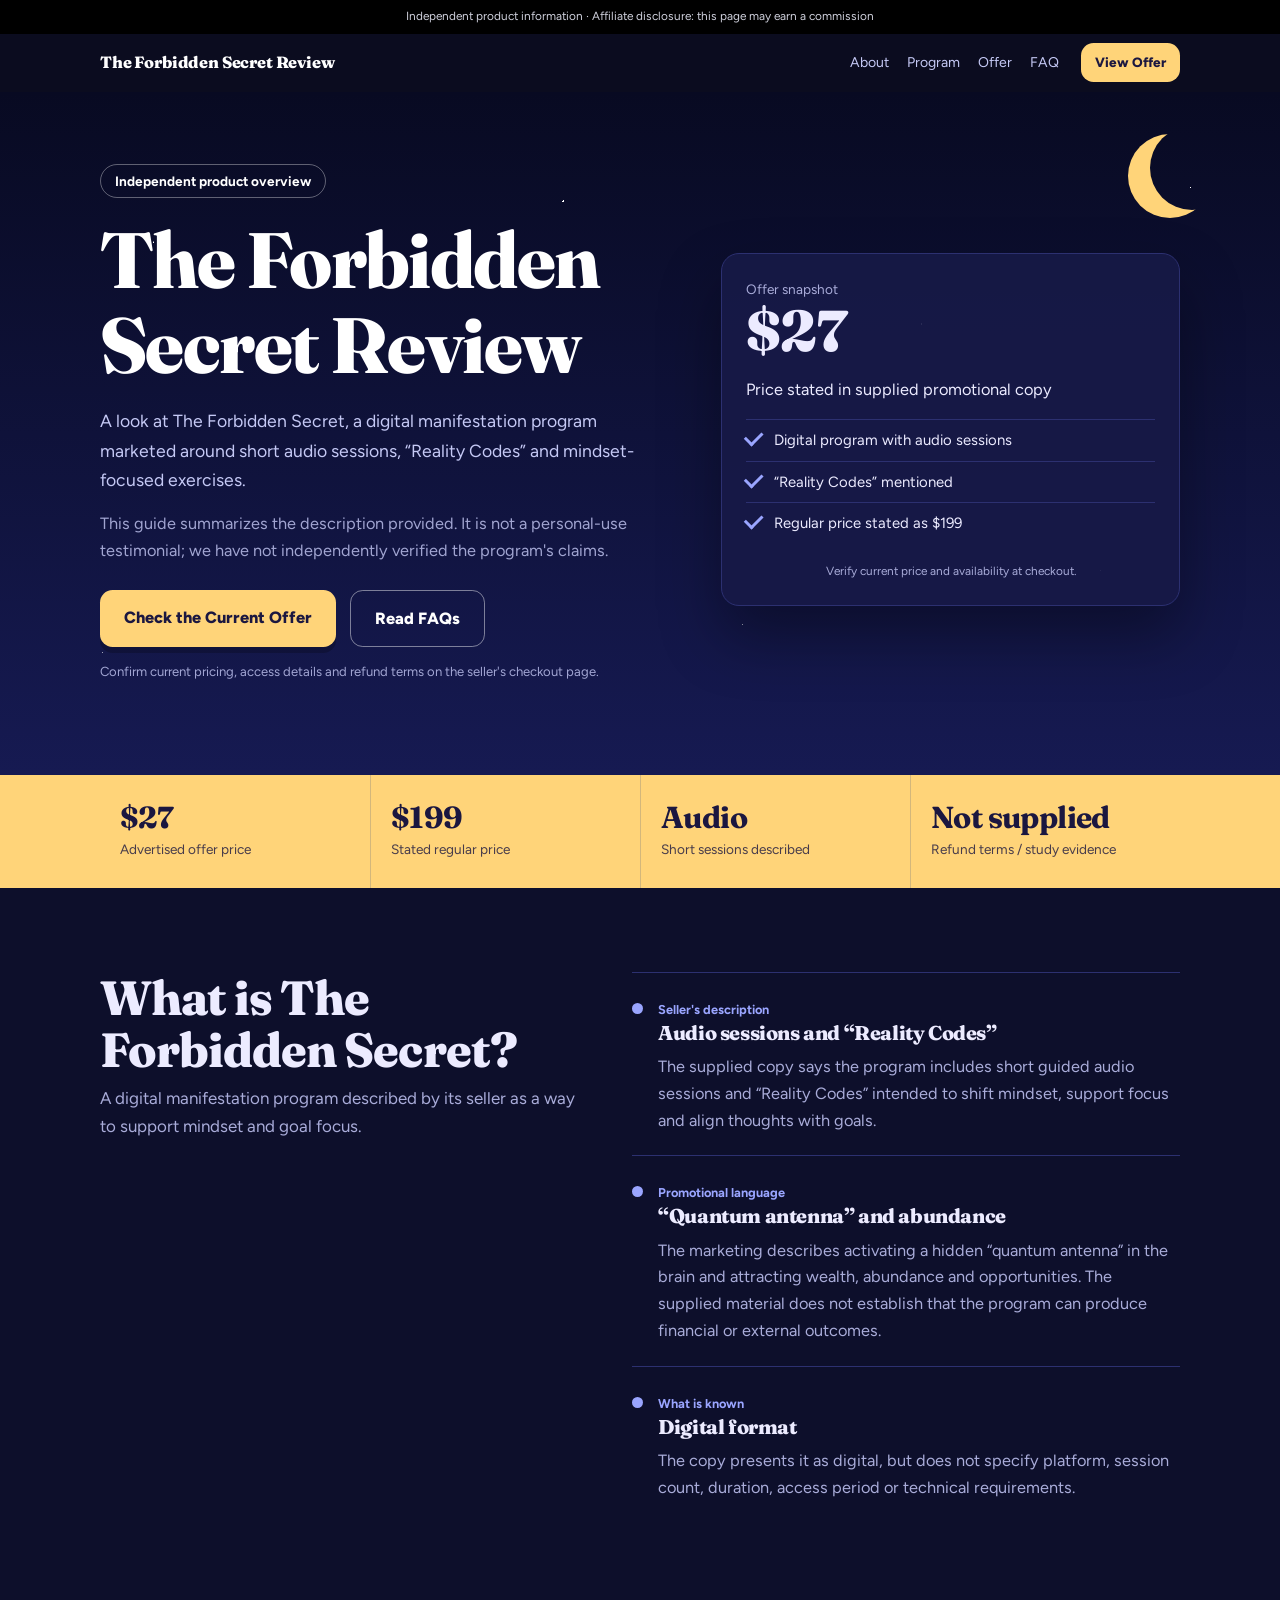
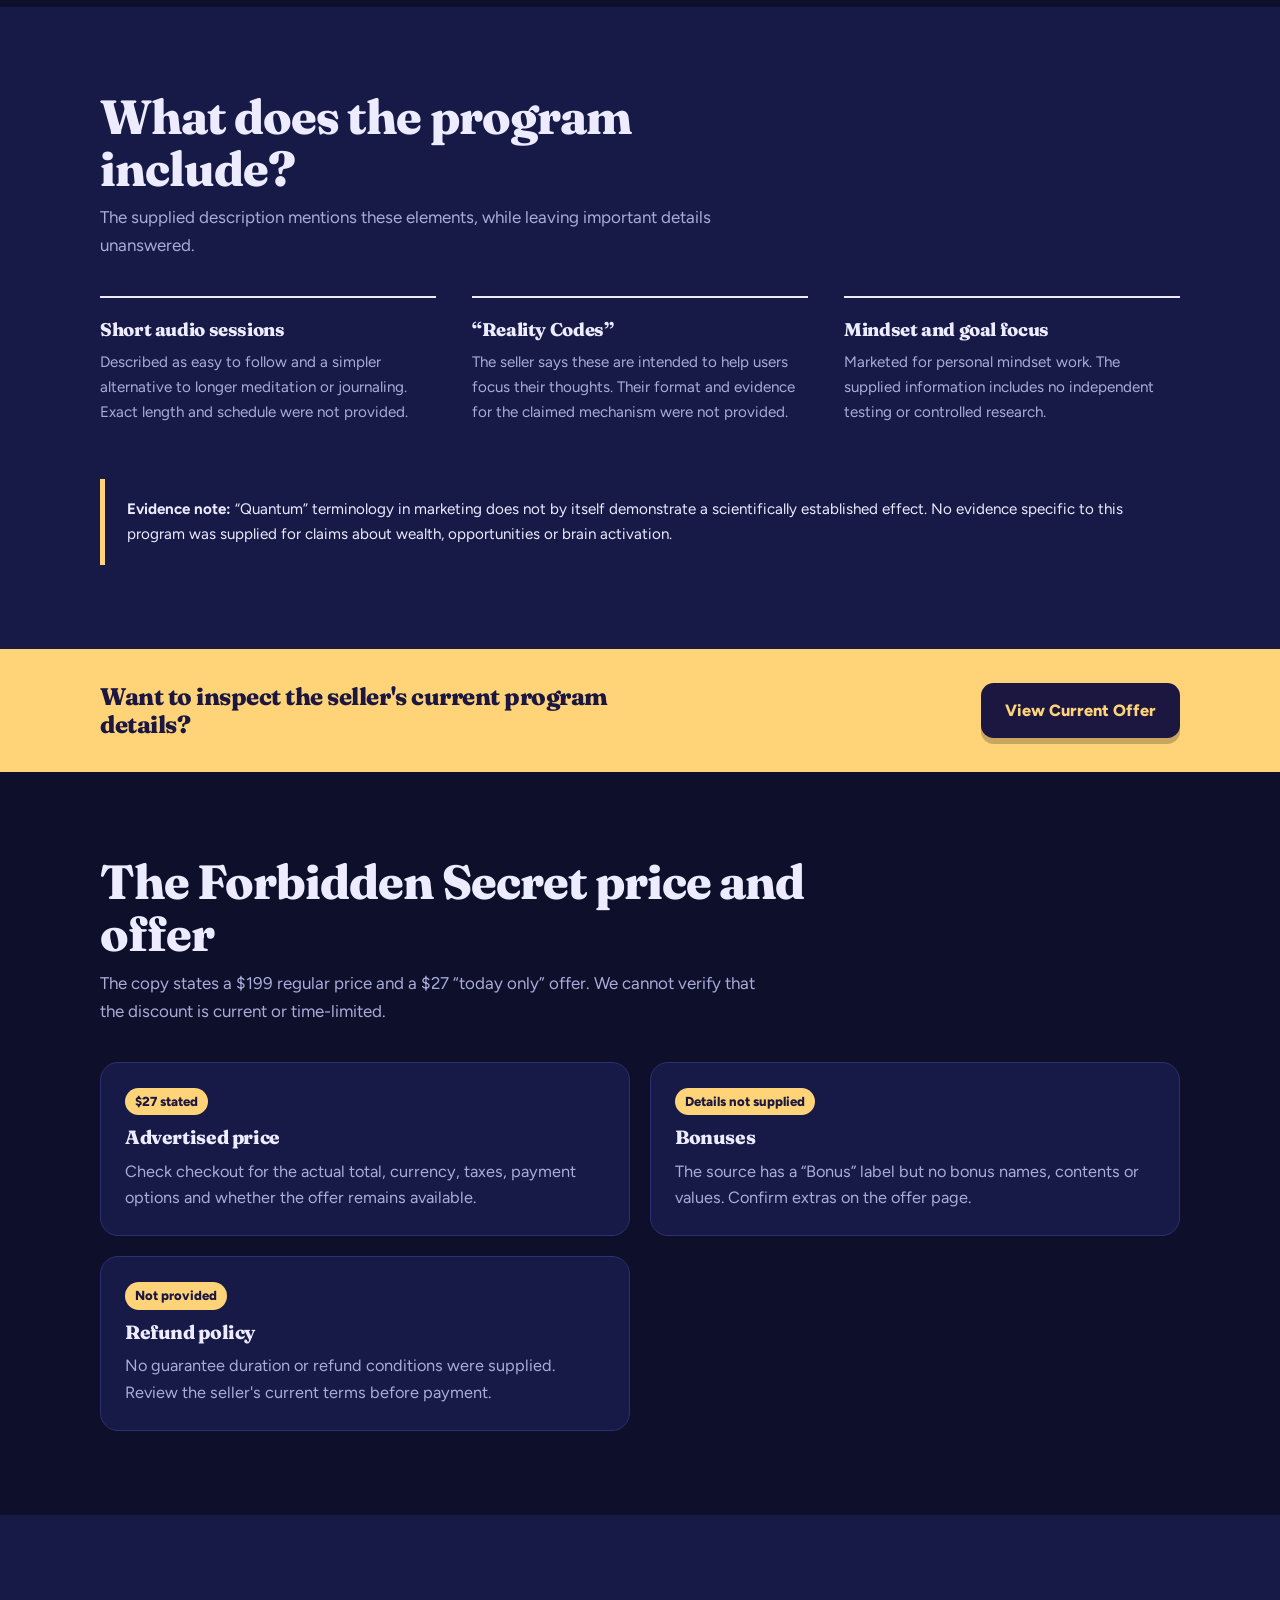
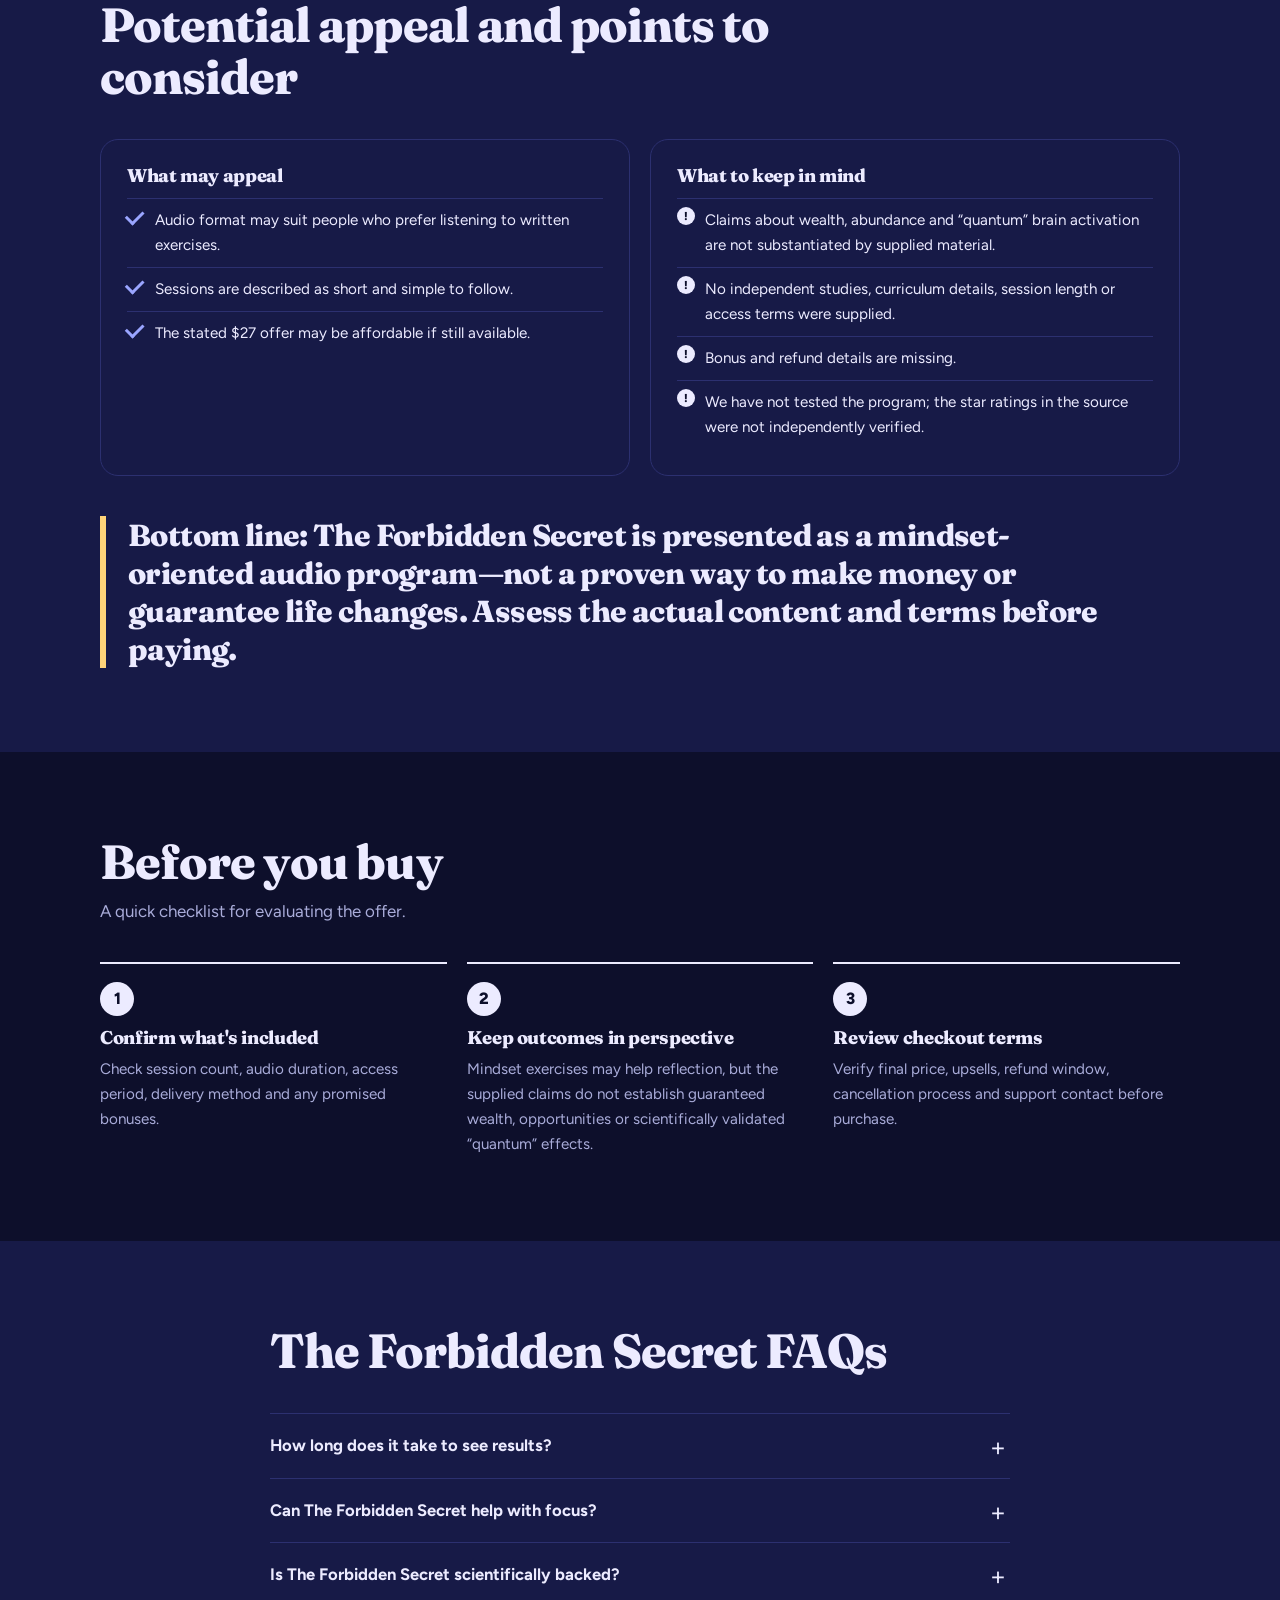
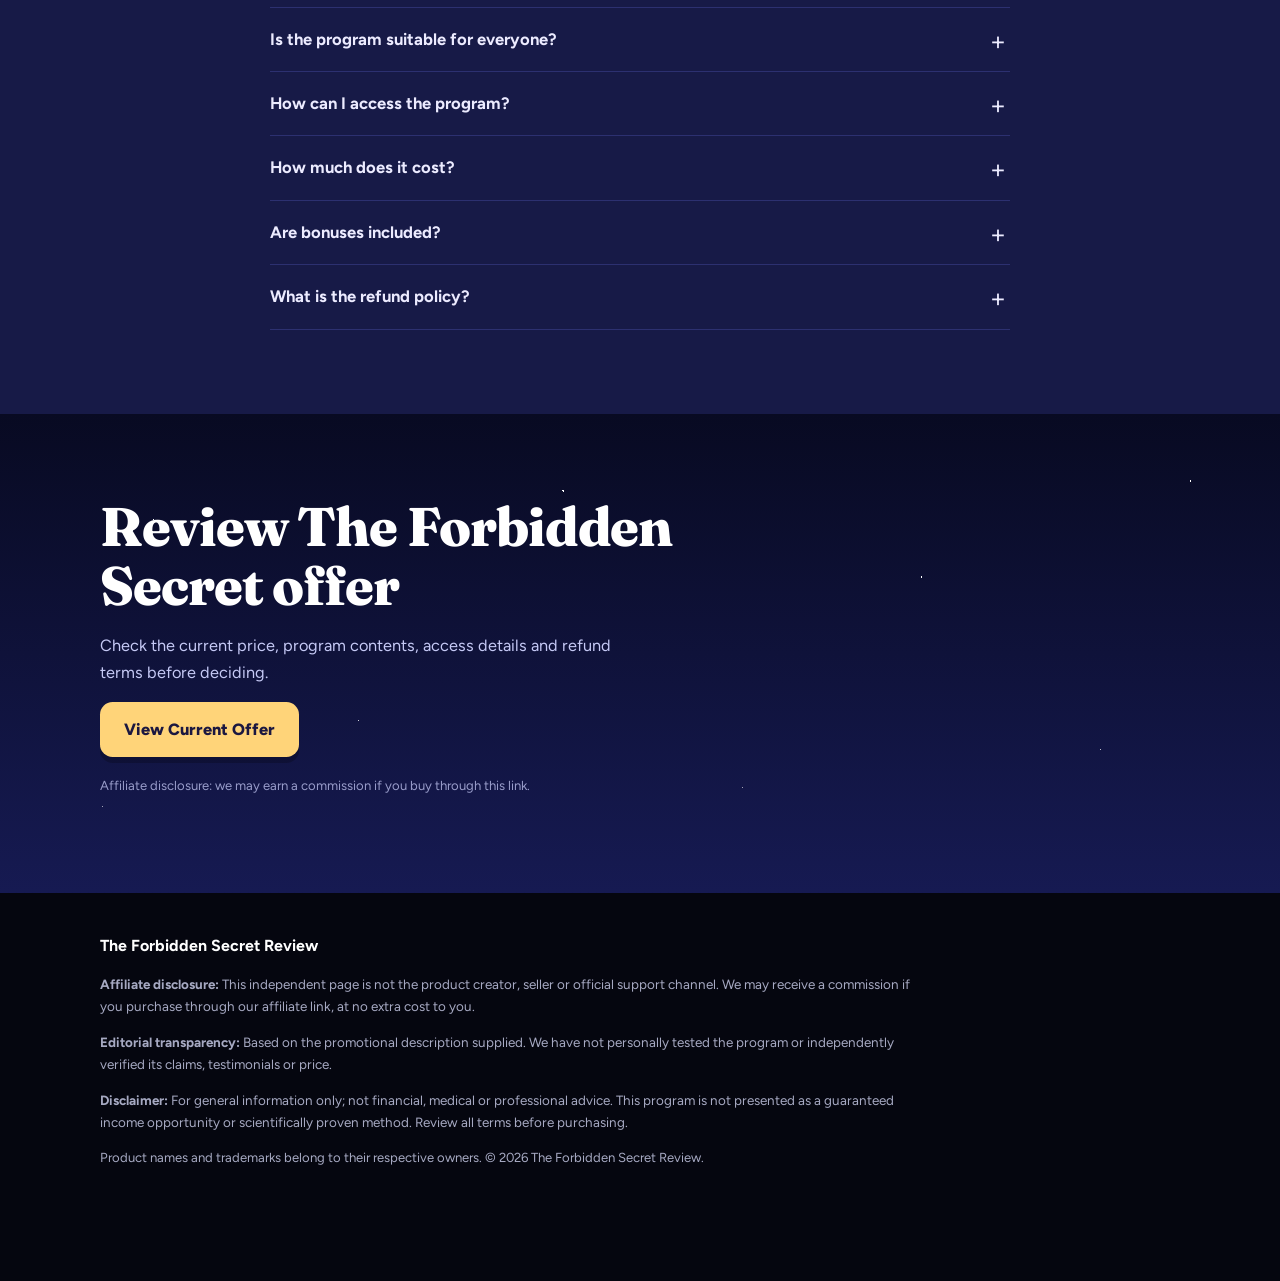
==== index.html @ d8091105 "Rename the-forbidden-secret-review.html to index.html" ====
<!doctype html>
<html data-theme="night" lang="en">
<head>
<meta charset="utf-8"/>
<meta content="width=device-width, initial-scale=1" name="viewport"/>
<title>The Forbidden Secret Review: Program, Price &amp; Claims</title>
<meta content="Independent overview of The Forbidden Secret digital manifestation program, advertised $27 offer, audio sessions, claims and FAQs." name="description"/>
<meta content="index, follow" name="robots"/>
<!-- EDIT: put your final URL here -->
<link href="https://YOUR-SUBDOMAIN.vercel.app/" rel="canonical"/>
<meta content="en_US" property="og:locale"/>
<meta content="article" property="og:type"/>
<meta content="The Forbidden Secret Review: Program, Price &amp; Claims" property="og:title"/>
<meta content="Review the seller-described audio program, advertised price, claims and questions to ask." property="og:description"/>
<meta content="https://YOUR-SUBDOMAIN.vercel.app/" property="og:url"/>
<!-- EDIT: put your Google Search Console verification code here -->
<meta content="PASTE_GOOGLE_VERIFICATION_CODE_HERE" name="google-site-verification"/>
<link href="https://fonts.googleapis.com" rel="preconnect"/>
<link crossorigin="" href="https://fonts.gstatic.com" rel="preconnect"/>
<link href="https://fonts.googleapis.com/css2?family=Fraunces:opsz,wght@9..144,600;9..144,800&amp;family=Figtree:wght@400;500;700&amp;display=swap" rel="stylesheet"/>
<style>:root{--bg:#f7f6ff;--surface:#fff;--ink:#17142e;--muted:#5d5a78;--line:#dedbf2;--accent:#5b3cff;--accent-ink:#fff;--hi:#12b886;--hero-ink:#fff;--hero-muted:#d9d3ff;--band:#17142e;--band-ink:#fff;--radius:14px;--fh:"Sora",system-ui,sans-serif;--fb:"Manrope",system-ui,sans-serif;--hw:800;--hl:-.03em;--hero-bg:linear-gradient(135deg,#1a0d58 0%,#4326d1 62%,#6a49ff 100%)}
html[data-theme=night]{--bg:#0d0f2b;--surface:#171a47;--ink:#ecebff;--muted:#a9acd9;--line:#2c3070;--accent:#ffd479;--accent-ink:#1b1740;--hi:#9aa5ff;--hero-ink:#fff;--hero-muted:#c5c9f5;--band:#ffd479;--band-ink:#1b1740;--radius:18px;--fh:"Fraunces",Georgia,serif;--fb:"Figtree",system-ui,sans-serif;--hw:800;--hl:-.02em;--hero-bg:radial-gradient(1.5px 1.5px at 12% 22%,#fff 50%,transparent 52%),radial-gradient(1px 1px at 28% 64%,#fffc 50%,transparent 52%),radial-gradient(2px 2px at 44% 16%,#fff 50%,transparent 52%),radial-gradient(1px 1px at 58% 78%,#fff9 50%,transparent 52%),radial-gradient(1.5px 1.5px at 72% 34%,#fff 50%,transparent 52%),radial-gradient(1px 1px at 86% 70%,#fffb 50%,transparent 52%),radial-gradient(1px 1px at 8% 82%,#fff9 50%,transparent 52%),radial-gradient(1.5px 1.5px at 93% 14%,#fff 50%,transparent 52%),linear-gradient(180deg,#080a22 0%,#161a52 100%)}
html[data-theme=workshop]{--bg:#efe7d3;--surface:#fbf7ec;--ink:#1c2733;--muted:#556170;--line:#cfc3a4;--accent:#ff6a13;--accent-ink:#1a0d00;--hi:#0f3d6b;--hero-ink:#fff;--hero-muted:#cfe0f3;--band:#0f3d6b;--band-ink:#fff;--radius:3px;--fh:"Bricolage Grotesque",system-ui,sans-serif;--fb:"Public Sans",system-ui,sans-serif;--hw:800;--hl:-.035em;--hero-bg:linear-gradient(rgba(255,255,255,.13) 1px,transparent 1px) 0 0/28px 28px,linear-gradient(90deg,rgba(255,255,255,.13) 1px,transparent 1px) 0 0/28px 28px,linear-gradient(rgba(255,255,255,.1) 1px,transparent 1px) 0 0/140px 140px,linear-gradient(90deg,rgba(255,255,255,.1) 1px,transparent 1px) 0 0/140px 140px,#0f3d6b}
html[data-theme=herbal]{--bg:#f2f4ea;--surface:#fff;--ink:#14221b;--muted:#51625a;--line:#d5dcc6;--accent:#c8e66b;--accent-ink:#14301f;--hi:#2f6b4d;--hero-ink:#f4f8e8;--hero-muted:#c6d9c9;--band:#17382b;--band-ink:#f4f8e8;--radius:22px;--fh:"Young Serif",Georgia,serif;--fb:"Nunito Sans",system-ui,sans-serif;--hw:400;--hl:-.01em;--hero-bg:radial-gradient(60% 80% at 85% 10%,rgba(200,230,107,.22),transparent 60%),radial-gradient(50% 70% at 5% 100%,rgba(47,107,77,.7),transparent 60%),#17382b}
*{box-sizing:border-box}
html{scroll-behavior:smooth}
body{margin:0;background:var(--bg);color:var(--ink);font-family:var(--fb);line-height:1.65;font-size:1.02rem}
h1,h2,h3{font-family:var(--fh);font-weight:var(--hw);letter-spacing:var(--hl);line-height:1.08;margin:0 0 .6rem}
a{color:inherit}
.wrap{max-width:1120px;margin:0 auto;padding:0 20px}
.topbar{background:#000;color:#cfd0dc;font-size:.74rem;text-align:center;padding:7px 16px}
.nav{position:sticky;top:0;z-index:30;color:var(--hero-ink)}
.nav{background:#0b0c1f}
.navin{display:flex;align-items:center;gap:22px;height:58px}
.brand{font-family:var(--fh);font-weight:800;text-decoration:none;font-size:1.02rem;letter-spacing:-.01em}
.links{display:flex;gap:18px;margin-left:auto;font-size:.88rem}.links a{text-decoration:none;color:var(--hero-muted)}.links a:hover{color:#fff}
.btn{display:inline-block;background:var(--accent);color:var(--accent-ink);font-weight:800;padding:14px 24px;border-radius:calc(var(--radius) * .7);text-decoration:none;box-shadow:0 6px 0 rgba(0,0,0,.22);transition:transform .12s,box-shadow .12s}
.btn:hover{transform:translateY(2px);box-shadow:0 4px 0 rgba(0,0,0,.22)}.btn:active{transform:translateY(6px);box-shadow:0 0 0 rgba(0,0,0,.22)}
.btn.small{padding:8px 14px;font-size:.84rem;box-shadow:none}.btn.small:hover{transform:none}
.btn.block{display:block;text-align:center}
.btn.ghost{background:transparent;color:var(--hero-ink);border:1.5px solid rgba(255,255,255,.45);box-shadow:none}
a:focus-visible,summary:focus-visible,.btn:focus-visible{outline:3px solid var(--hi);outline-offset:3px}
.muted{color:var(--muted)}.small{font-size:.82rem}
.hero{background:var(--hero-bg);color:var(--hero-ink);padding:72px 0 80px;position:relative;overflow:hidden}
html[data-theme=night] .hero:after{content:"";position:absolute;right:5%;top:34px;width:84px;height:84px;border-radius:50%;box-shadow:-22px 8px 0 0 #ffd479;transform:translateX(18px)}
.herogrid{display:grid;grid-template-columns:1.25fr 1fr;gap:48px;align-items:center}
.kicker{display:inline-block;font-size:.85rem;font-weight:700;color:var(--hero-ink);border:1.5px solid rgba(255,255,255,.35);padding:5px 14px;border-radius:99px;margin:0 0 20px}
.hero h1{font-size:clamp(2.7rem,6.2vw,4.9rem);margin-bottom:1.2rem}
.lead{font-size:1.1rem;color:var(--hero-muted);max-width:58ch;margin:0 0 .9rem}
.actions{display:flex;gap:14px;flex-wrap:wrap;margin:26px 0 14px}
.hero .muted{color:var(--hero-muted);opacity:.8}
.ticket{background:var(--surface);color:var(--ink);border-radius:var(--radius);padding:24px;box-shadow:0 30px 60px rgba(0,0,0,.35);animation:rise .7s .15s cubic-bezier(.2,.8,.2,1) both}
html[data-theme=workshop] .ticket{border:3px solid var(--ink);box-shadow:8px 8px 0 var(--accent)}
html[data-theme=night] .ticket{border:1px solid var(--line);background:rgba(23,26,71,.92)}
.heroimg{margin:0 0 16px;text-align:center}.heroimg img{max-width:100%;max-height:260px;height:auto;border-radius:calc(var(--radius) * .6)}
.heroimg figcaption{font-size:.7rem;color:var(--muted);margin-top:6px}
.tlabel{font-size:.85rem;color:var(--muted)}
.tprice{font-family:var(--fh);font-weight:var(--hw);font-size:3.6rem;line-height:1;letter-spacing:var(--hl);margin:2px 0 12px}
.ticket ul{list-style:none;margin:0 0 18px;padding:0}.ticket li{padding:8px 0 8px 28px;position:relative;border-top:1px solid var(--line);font-size:.93rem}
.ticket li:before,.pkg li:before,.fit li:before,.pros li:before{content:"";position:absolute;left:2px;top:.95em;width:14px;height:8px;border-left:3px solid var(--hi);border-bottom:3px solid var(--hi);transform:rotate(-45deg) translateY(-4px)}
.tfine{font-size:.74rem;color:var(--muted);margin:10px 0 0;text-align:center}
@keyframes rise{from{opacity:0;transform:translateY(22px)}to{opacity:1;transform:none}}
@media(prefers-reduced-motion:reduce){.ticket{animation:none}html{scroll-behavior:auto}.btn{transition:none}}
.stats{background:var(--band);color:var(--band-ink)}
.statrow{display:grid;grid-template-columns:repeat(4,1fr)}
.statrow div{padding:26px 20px;border-left:1px solid rgba(128,128,128,.35)}.statrow div:first-child{border-left:0}
.statrow b{display:block;font-family:var(--fh);font-size:1.9rem;line-height:1.1;letter-spacing:var(--hl)}.statrow span{font-size:.85rem;opacity:.8}
.sec{padding:84px 0}
.sechead{max-width:720px;margin-bottom:36px}.sechead h2{font-size:clamp(2rem,4vw,3rem)}
.sub{color:var(--muted);font-size:1.06rem;margin:0;max-width:62ch}
.split{display:grid;grid-template-columns:1fr 1.15fr;gap:56px;align-items:start}
.split .sechead{position:sticky;top:90px;margin:0}
.points{display:grid;gap:0}
.point{padding:22px 0 22px 26px;border-top:1px solid var(--line);position:relative}
.point:before{content:"";position:absolute;left:0;top:30px;width:11px;height:11px;background:var(--hi);border-radius:50%}
html[data-theme=workshop] .point:before{border-radius:0;transform:rotate(45deg)}
.point h3{font-size:1.25rem}.point p{margin:0;color:var(--muted)}.point .tag{font-size:.8rem;font-weight:700;color:var(--hi)}
.note{margin-top:32px;padding:18px 22px;border-left:5px solid var(--accent);background:var(--surface);border-radius:0 var(--radius) var(--radius) 0;font-size:.95rem}
html[data-theme=night] .note{border-left-color:var(--accent)}
.alt{background:var(--surface)}
.items{display:grid;grid-template-columns:repeat(3,1fr);gap:0 36px}
.item{padding:22px 0;border-top:2px solid var(--ink)}
.item h3{font-size:1.15rem}.item p{margin:0;color:var(--muted);font-size:.95rem}
.wide-img{display:block;max-width:100%;height:auto;margin:0 0 36px;border-radius:var(--radius)}
.midcta{background:var(--band);color:var(--band-ink);padding:34px 0}
.midcta .wrap{display:flex;align-items:center;justify-content:space-between;gap:20px;flex-wrap:wrap}
.midcta p{margin:0;font-family:var(--fh);font-weight:var(--hw);font-size:1.5rem;letter-spacing:var(--hl);max-width:30ch;line-height:1.15}
.midcta .btn{background:var(--band-ink);color:var(--band)}
html[data-theme=night] .midcta .btn{background:#1b1740;color:#ffd479}
.grid2{display:grid;grid-template-columns:repeat(2,1fr);gap:20px}
.card{background:var(--surface);border:1px solid var(--line);border-radius:var(--radius);padding:24px}
html[data-theme=workshop] .card{border:2px dashed var(--line);background:var(--surface)}
.card h3{font-size:1.2rem}.card p{margin:0;color:var(--muted)}
.val{display:inline-block;font-weight:800;font-size:.82rem;background:var(--accent);color:var(--accent-ink);padding:3px 10px;border-radius:99px;margin-bottom:12px}
.pricewrap{display:grid;grid-template-columns:1.1fr 1fr;gap:44px;align-items:start}
.pricebox{background:var(--bg);border:2px solid var(--ink);border-radius:var(--radius);padding:26px;box-shadow:8px 8px 0 var(--accent)}
.pricebox .price{font-family:var(--fh);font-weight:var(--hw);font-size:3.8rem;line-height:1;margin:6px 0 14px;letter-spacing:var(--hl)}
.pricebox ul{list-style:none;padding:0;margin:0 0 18px}.pricebox li{position:relative;padding:8px 0 8px 28px;border-top:1px solid var(--line)}
.pricebox li:before{content:"";position:absolute;left:2px;top:.95em;width:14px;height:8px;border-left:3px solid var(--hi);border-bottom:3px solid var(--hi);transform:rotate(-45deg) translateY(-4px)}
.pkgs{display:grid;grid-template-columns:repeat(3,1fr);gap:22px;margin-top:14px}
.pkg{position:relative;background:var(--bg);border:2px solid var(--line);border-radius:var(--radius);padding:30px 24px 24px;display:flex;flex-direction:column}
.pkg.pop{border-color:var(--ink);box-shadow:8px 8px 0 var(--accent);transform:translateY(-8px)}
.pkg .price{font-family:var(--fh);font-weight:var(--hw);font-size:3.2rem;line-height:1;letter-spacing:var(--hl);margin:4px 0}
.pkg ul{list-style:none;padding:0;margin:16px 0 20px;flex:1}.pkg li{padding:8px 0 8px 28px;position:relative;border-top:1px solid var(--line);font-size:.93rem}
.badge{position:absolute;top:-14px;left:24px;background:var(--accent);color:var(--accent-ink);font-size:.8rem;font-weight:800;padding:4px 14px;border-radius:99px}
.verdict2{display:grid;grid-template-columns:1fr 1fr;gap:20px}
.pros,.cons,.fit{padding:26px;border-radius:var(--radius);background:var(--surface);border:1px solid var(--line)}
.pros h3,.cons h3,.fit h3{font-size:1.15rem;margin-bottom:12px}
.pros ul,.cons ul,.fit ul{list-style:none;margin:0;padding:0}
.pros li,.cons li,.fit li{position:relative;padding:9px 0 9px 28px;border-top:1px solid var(--line);font-size:.95rem}
.cons li:before,.fit.no li:before{content:"!";position:absolute;left:0;top:.7em;width:18px;height:18px;border-radius:50%;background:var(--ink);color:var(--bg);font-weight:800;font-size:.72rem;text-align:center;line-height:18px;transform:none;border:0}
.fit.no li:before{content:"\00d7";font-size:.95rem;line-height:17px}
.pullq{font-family:var(--fh);font-weight:var(--hw);font-size:clamp(1.35rem,2.4vw,1.9rem);letter-spacing:var(--hl);line-height:1.25;margin:40px 0 0;max-width:34em;padding-left:22px;border-left:6px solid var(--accent)}
.steps{counter-reset:s;display:grid;grid-template-columns:repeat(3,1fr);gap:20px}
.step{counter-increment:s;padding-top:18px;border-top:2px solid var(--ink)}
.step:before{content:counter(s);display:grid;place-items:center;width:34px;height:34px;border-radius:50%;background:var(--ink);color:var(--bg);font-weight:800;margin-bottom:12px}
.step h3{font-size:1.15rem}.step p{margin:0;color:var(--muted);font-size:.95rem}
.faq{max-width:780px}
details{border-top:1px solid var(--line)}details:last-of-type{border-bottom:1px solid var(--line)}
summary{cursor:pointer;font-weight:700;padding:18px 36px 18px 0;list-style:none;position:relative;font-size:1.04rem}
summary::-webkit-details-marker{display:none}
summary:after{content:"+";position:absolute;right:4px;top:12px;font-size:1.6rem;font-weight:400;transition:transform .2s}
details[open] summary:after{transform:rotate(45deg)}
details p{margin:0 0 18px;color:var(--muted);max-width:66ch}
.cta-final{background:var(--hero-bg);color:var(--hero-ink);padding:84px 0;text-align:left}
.cta-final h2{font-size:clamp(2rem,4.4vw,3.4rem);max-width:18ch}.cta-final p{color:var(--hero-muted);max-width:54ch}
.cta-final .small{margin-top:18px;opacity:.75}
.footer{background:#05060f;color:#a6a9c2;padding:40px 0 100px;font-size:.84rem}.footer strong{color:#fff;font-size:1rem}.footer p{max-width:90ch}
.sticky{display:none}
@media(max-width:860px){
.herogrid,.split,.pricewrap{grid-template-columns:1fr;gap:32px}.split .sechead{position:static}
.statrow{grid-template-columns:repeat(2,1fr)}.statrow div:nth-child(3){border-left:0}.statrow div{border-top:1px solid rgba(128,128,128,.3)}
.items,.steps,.pkgs,.grid2,.verdict2{grid-template-columns:1fr}.pkg.pop{transform:none}
.links{display:none}.nav .btn{margin-left:auto}.sec{padding:60px 0}.hero{padding:48px 0 56px}
html[data-theme=night] .hero:after{display:none}
.sticky{display:block;position:fixed;left:0;right:0;bottom:0;background:var(--surface);border-top:1px solid var(--line);padding:10px 16px;z-index:40}
}
</style>
<script type="application/ld+json">{"@context":"https://schema.org","@graph":[{"@type":"Article","headline":"Yu Sleep Review","description":"Independent Yu Sleep review: the five listed ingredients, advertised $39 bottle price, three bonuses, 60-day guarantee and what to check before buying.","dateModified":"2026-10-23"},{"@type":"FAQPage","mainEntity":[{"@type":"Question","name":"How quickly can I fall asleep after using Yu Sleep?","acceptedAnswer":{"@type":"Answer","text":"The seller says valerian root supports a faster move into sleep, but no timeframe is promised in the supplied copy. People respond differently, so treat any speed claim cautiously."}},{"@type":"Question","name":"Can Yu Sleep improve the quality of my dreams?","acceptedAnswer":{"@type":"Answer","text":"The supplied copy does not explain this, so there is no basis here to promise any change in dreams. Experiences vary from person to person."}},{"@type":"Question","name":"Is Yu Sleep safe to use with other supplements or medications?","acceptedAnswer":{"@type":"Answer","text":"The supplied copy does not cover interactions. Speak with a doctor or pharmacist first, especially if you take prescription medicines or sedatives, have a medical condition, are pregnant or nursing, or are giving it to a child."}},{"@type":"Question","name":"How many drops should I take for optimal results?","acceptedAnswer":{"@type":"Answer","text":"The offer says a few drops before bedtime, but the exact amount is not specified in the supplied text. Follow the directions on the product label and do not exceed them."}},{"@type":"Question","name":"Can Yu Sleep help with stress or anxiety at night?","acceptedAnswer":{"@type":"Answer","text":"The seller describes passionflower as helping with nighttime worry. That is a marketing claim, and Yu Sleep is not a treatment for anxiety. If stress or anxiety is ongoing, speak with a qualified professional."}},{"@type":"Question","name":"Will I feel groggy in the morning after using Yu Sleep?","acceptedAnswer":{"@type":"Answer","text":"The seller says L-theanine supports calm without grogginess, which we cannot verify. Until you know how it affects you, avoid driving or operating machinery after taking it."}},{"@type":"Question","name":"How much does Yu Sleep cost and is the guarantee real?","acceptedAnswer":{"@type":"Answer","text":"A starting price of $39 per bottle and a 60-day risk-free promise are advertised. We cannot confirm how refunds are handled, so read the seller's current terms before paying."}},{"@type":"Question","name":"Is this the official Yu Sleep website?","acceptedAnswer":{"@type":"Answer","text":"No. This is an independent review page. Purchases are completed on the seller's own checkout, and we may earn a commission if you buy through our link."}}]}]}</script>
</head>
<body>
<div class="topbar">Independent product information · Affiliate disclosure: this page may earn a commission</div>
<nav class="nav"><div class="wrap navin"><a class="brand" href="#top">The Forbidden Secret Review</a><div class="links"><a href="#what">About</a><a href="#program">Program</a><a href="#price">Offer</a><a href="#faq">FAQ</a></div><a class="btn small" href="https://cbdc6olaxx713p60smlhjay0w2.hop.clickbank.net" rel="sponsored noopener noreferrer" target="_blank">View Offer</a></div></nav>
<header class="hero" id="top"><div class="wrap herogrid"><div><span class="kicker">Independent product overview</span><h1>The Forbidden Secret Review</h1><p class="lead">A look at The Forbidden Secret, a digital manifestation program marketed around short audio sessions, “Reality Codes” and mindset-focused exercises.</p><p class="muted">This guide summarizes the description provided. It is not a personal-use testimonial; we have not independently verified the program's claims.</p><div class="actions"><a class="btn" href="https://cbdc6olaxx713p60smlhjay0w2.hop.clickbank.net" rel="sponsored noopener noreferrer" target="_blank">Check the Current Offer</a><a class="btn ghost" href="#faq">Read FAQs</a></div><p class="small muted">Confirm current pricing, access details and refund terms on the seller's checkout page.</p></div><aside class="ticket"><div class="tlabel">Offer snapshot</div><div class="tprice">$27</div><p>Price stated in supplied promotional copy</p><ul><li>Digital program with audio sessions</li><li>“Reality Codes” mentioned</li><li>Regular price stated as $199</li></ul><p class="tfine">Verify current price and availability at checkout.</p></aside></div></header>
<section class="stats"><div class="wrap statrow"><div><b>$27</b><span>Advertised offer price</span></div><div><b>$199</b><span>Stated regular price</span></div><div><b>Audio</b><span>Short sessions described</span></div><div><b>Not supplied</b><span>Refund terms / study evidence</span></div></div></section>
<section class="sec" id="what"><div class="wrap split"><div class="sechead"><h2>What is The Forbidden Secret?</h2><p class="sub">A digital manifestation program described by its seller as a way to support mindset and goal focus.</p></div><div class="points"><article class="point"><span class="tag">Seller's description</span><h3>Audio sessions and “Reality Codes”</h3><p>The supplied copy says the program includes short guided audio sessions and “Reality Codes” intended to shift mindset, support focus and align thoughts with goals.</p></article><article class="point"><span class="tag">Promotional language</span><h3>“Quantum antenna” and abundance</h3><p>The marketing describes activating a hidden “quantum antenna” in the brain and attracting wealth, abundance and opportunities. The supplied material does not establish that the program can produce financial or external outcomes.</p></article><article class="point"><span class="tag">What is known</span><h3>Digital format</h3><p>The copy presents it as digital, but does not specify platform, session count, duration, access period or technical requirements.</p></article></div></div></section>
<section class="sec alt" id="program"><div class="wrap"><div class="sechead"><h2>What does the program include?</h2><p class="sub">The supplied description mentions these elements, while leaving important details unanswered.</p></div><div class="items"><article class="item"><h3>Short audio sessions</h3><p>Described as easy to follow and a simpler alternative to longer meditation or journaling. Exact length and schedule were not provided.</p></article><article class="item"><h3>“Reality Codes”</h3><p>The seller says these are intended to help users focus their thoughts. Their format and evidence for the claimed mechanism were not provided.</p></article><article class="item"><h3>Mindset and goal focus</h3><p>Marketed for personal mindset work. The supplied information includes no independent testing or controlled research.</p></article></div><div class="note"><b>Evidence note:</b> “Quantum” terminology in marketing does not by itself demonstrate a scientifically established effect. No evidence specific to this program was supplied for claims about wealth, opportunities or brain activation.</div></div></section>
<div class="midcta"><div class="wrap"><p>Want to inspect the seller's current program details?</p><a class="btn" href="https://cbdc6olaxx713p60smlhjay0w2.hop.clickbank.net" rel="sponsored noopener noreferrer" target="_blank">View Current Offer</a></div></div>
<section class="sec" id="price"><div class="wrap"><div class="sechead"><h2>The Forbidden Secret price and offer</h2><p class="sub">The copy states a $199 regular price and a $27 “today only” offer. We cannot verify that the discount is current or time-limited.</p></div><div class="grid2"><article class="card"><span class="val">$27 stated</span><h3>Advertised price</h3><p>Check checkout for the actual total, currency, taxes, payment options and whether the offer remains available.</p></article><article class="card"><span class="val">Details not supplied</span><h3>Bonuses</h3><p>The source has a “Bonus” label but no bonus names, contents or values. Confirm extras on the offer page.</p></article><article class="card"><span class="val">Not provided</span><h3>Refund policy</h3><p>No guarantee duration or refund conditions were supplied. Review the seller's current terms before payment.</p></article></div></div></section>
<section class="sec alt"><div class="wrap"><div class="sechead"><h2>Potential appeal and points to consider</h2></div><div class="verdict2"><div class="pros"><h3>What may appeal</h3><ul><li>Audio format may suit people who prefer listening to written exercises.</li><li>Sessions are described as short and simple to follow.</li><li>The stated $27 offer may be affordable if still available.</li></ul></div><div class="cons"><h3>What to keep in mind</h3><ul><li>Claims about wealth, abundance and “quantum” brain activation are not substantiated by supplied material.</li><li>No independent studies, curriculum details, session length or access terms were supplied.</li><li>Bonus and refund details are missing.</li><li>We have not tested the program; the star ratings in the source were not independently verified.</li></ul></div></div><p class="pullq">Bottom line: The Forbidden Secret is presented as a mindset-oriented audio program—not a proven way to make money or guarantee life changes. Assess the actual content and terms before paying.</p></div></section>
<section class="sec"><div class="wrap"><div class="sechead"><h2>Before you buy</h2><p class="sub">A quick checklist for evaluating the offer.</p></div><div class="steps"><article class="step"><h3>Confirm what's included</h3><p>Check session count, audio duration, access period, delivery method and any promised bonuses.</p></article><article class="step"><h3>Keep outcomes in perspective</h3><p>Mindset exercises may help reflection, but the supplied claims do not establish guaranteed wealth, opportunities or scientifically validated “quantum” effects.</p></article><article class="step"><h3>Review checkout terms</h3><p>Verify final price, upsells, refund window, cancellation process and support contact before purchase.</p></article></div></div></section>
<section class="sec alt" id="faq"><div class="wrap faq"><div class="sechead"><h2>The Forbidden Secret FAQs</h2></div>
<details><summary>How long does it take to see results?</summary><p>The supplied text gives no results timeline or evidence that outcomes are predictable. Experiences with mindset practices vary; no result is guaranteed.</p></details>
<details><summary>Can The Forbidden Secret help with focus?</summary><p>The seller says its audio sessions and “Reality Codes” are intended to support focus. The provided information includes no independent evidence showing effectiveness.</p></details>
<details><summary>Is The Forbidden Secret scientifically backed?</summary><p>No studies or clinical testing of this program were cited in the source material. Treat “quantum antenna” and abundance statements as marketing claims unless reliable evidence is provided.</p></details>
<details><summary>Is the program suitable for everyone?</summary><p>The supplied copy gives no eligibility, accessibility or caution details. Review the actual program description and terms and consider whether it fits your needs.</p></details>
<details><summary>How can I access the program?</summary><p>It is described as digital, but the delivery method and access period were not supplied. Check the offer page for instructions and requirements.</p></details>
<details><summary>How much does it cost?</summary><p>The copy lists $27 as a “today only” price and $199 as regular price. Verify current checkout pricing.</p></details>
<details><summary>Are bonuses included?</summary><p>The source has a Bonus label but no bonus details. Confirm what, if anything, is included on the offer page.</p></details>
<details><summary>What is the refund policy?</summary><p>No refund window or conditions were supplied. Read the seller's current policy before ordering.</p></details></div></section>
<section class="cta-final"><div class="wrap"><h2>Review The Forbidden Secret offer</h2><p>Check the current price, program contents, access details and refund terms before deciding.</p><a class="btn" href="https://cbdc6olaxx713p60smlhjay0w2.hop.clickbank.net" rel="sponsored noopener noreferrer" target="_blank">View Current Offer</a><p class="small">Affiliate disclosure: we may earn a commission if you buy through this link.</p></div></section>
<footer class="footer"><div class="wrap"><strong>The Forbidden Secret Review</strong><p><b>Affiliate disclosure:</b> This independent page is not the product creator, seller or official support channel. We may receive a commission if you purchase through our affiliate link, at no extra cost to you.</p><p><b>Editorial transparency:</b> Based on the promotional description supplied. We have not personally tested the program or independently verified its claims, testimonials or price.</p><p><b>Disclaimer:</b> For general information only; not financial, medical or professional advice. This program is not presented as a guaranteed income opportunity or scientifically proven method. Review all terms before purchasing.</p><p class="small">Product names and trademarks belong to their respective owners. © 2026 The Forbidden Secret Review.</p></div></footer>
<div class="sticky"><a class="btn block" href="https://cbdc6olaxx713p60smlhjay0w2.hop.clickbank.net" rel="sponsored noopener noreferrer" target="_blank">View Current Offer</a></div>
</body>
</html>
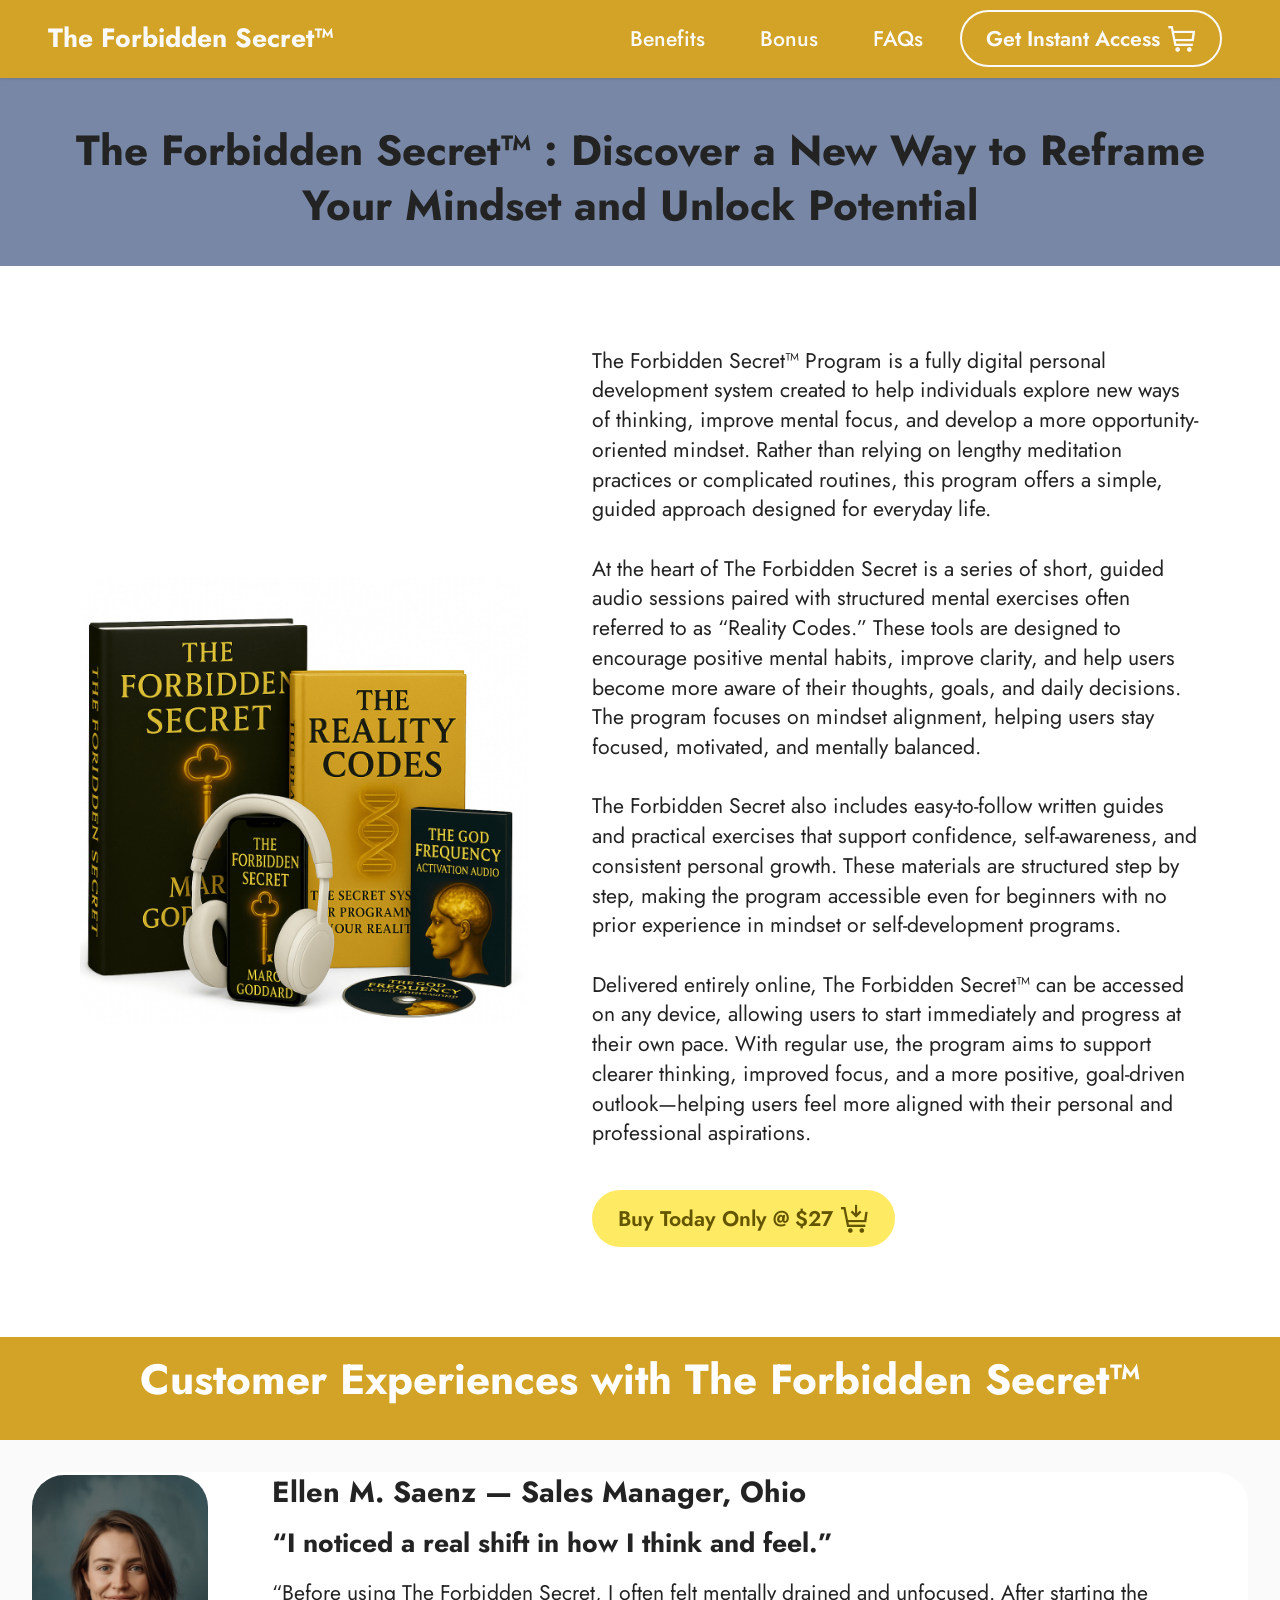
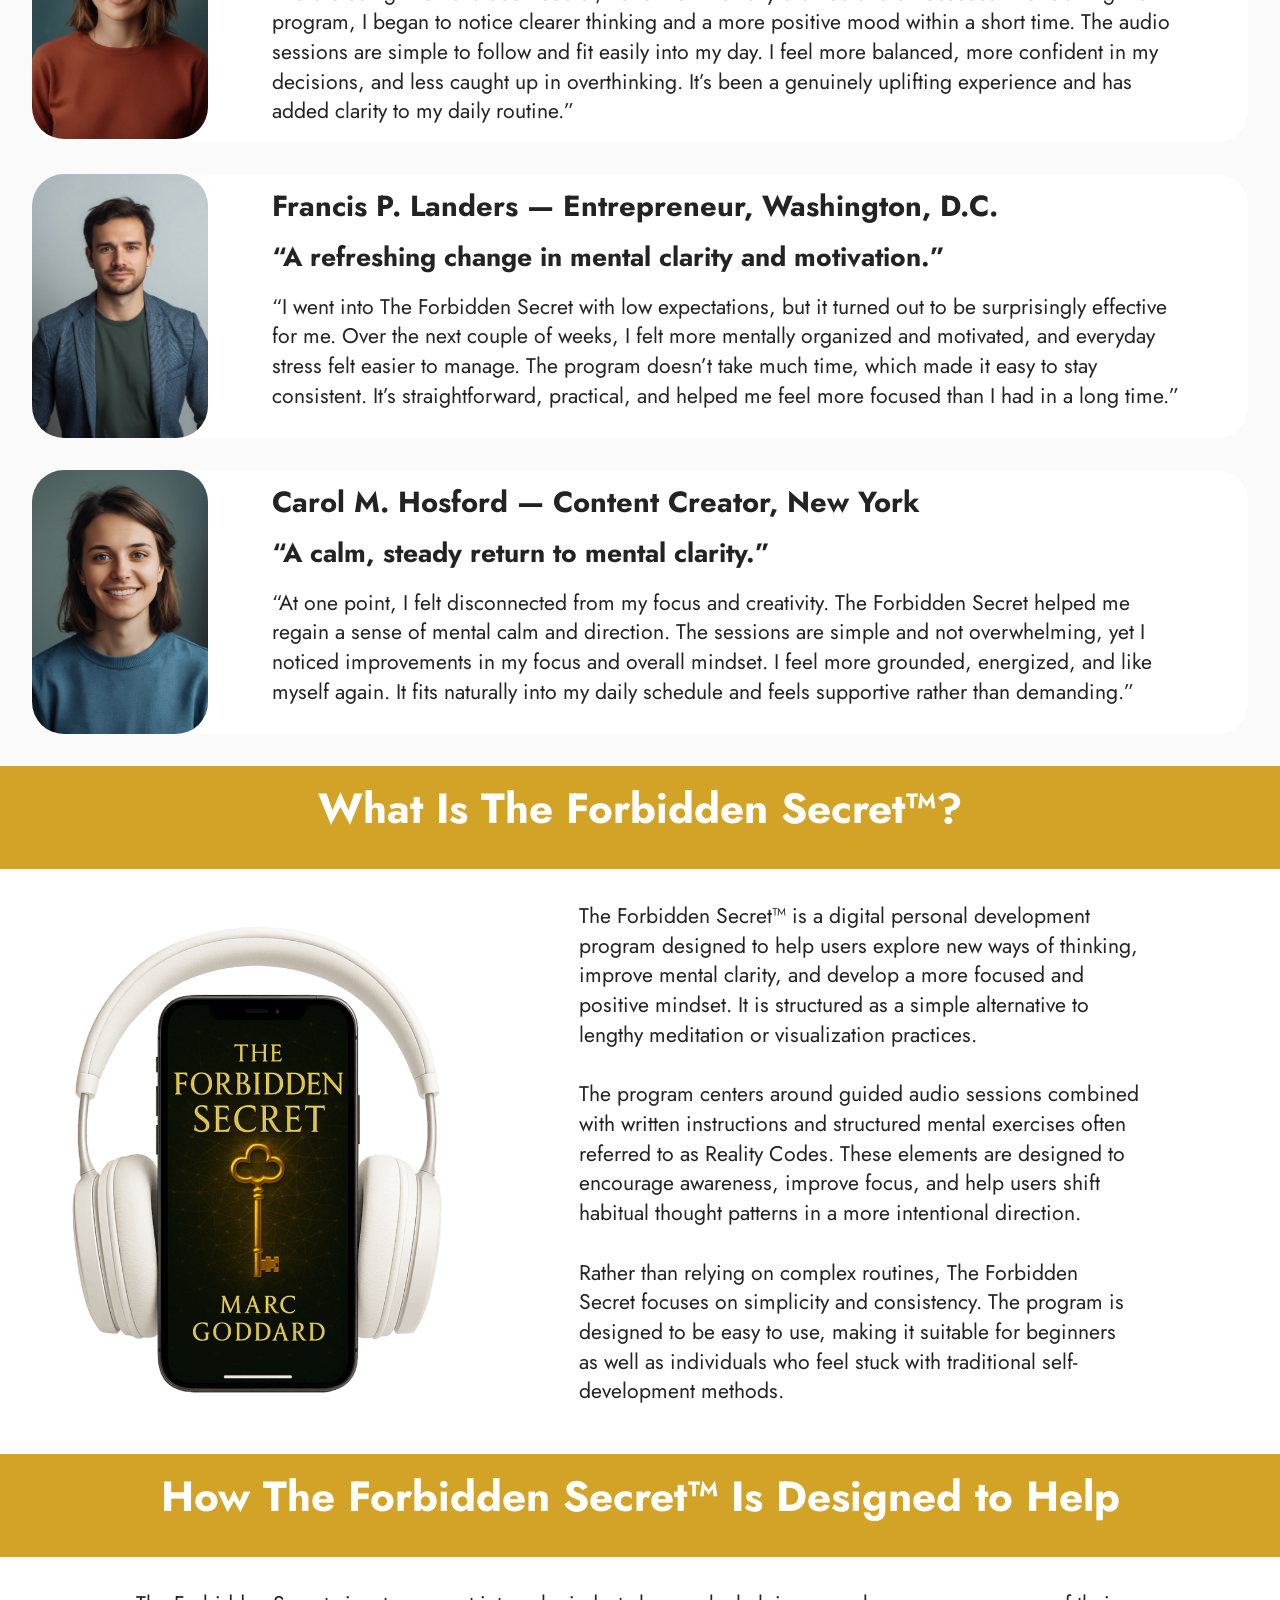
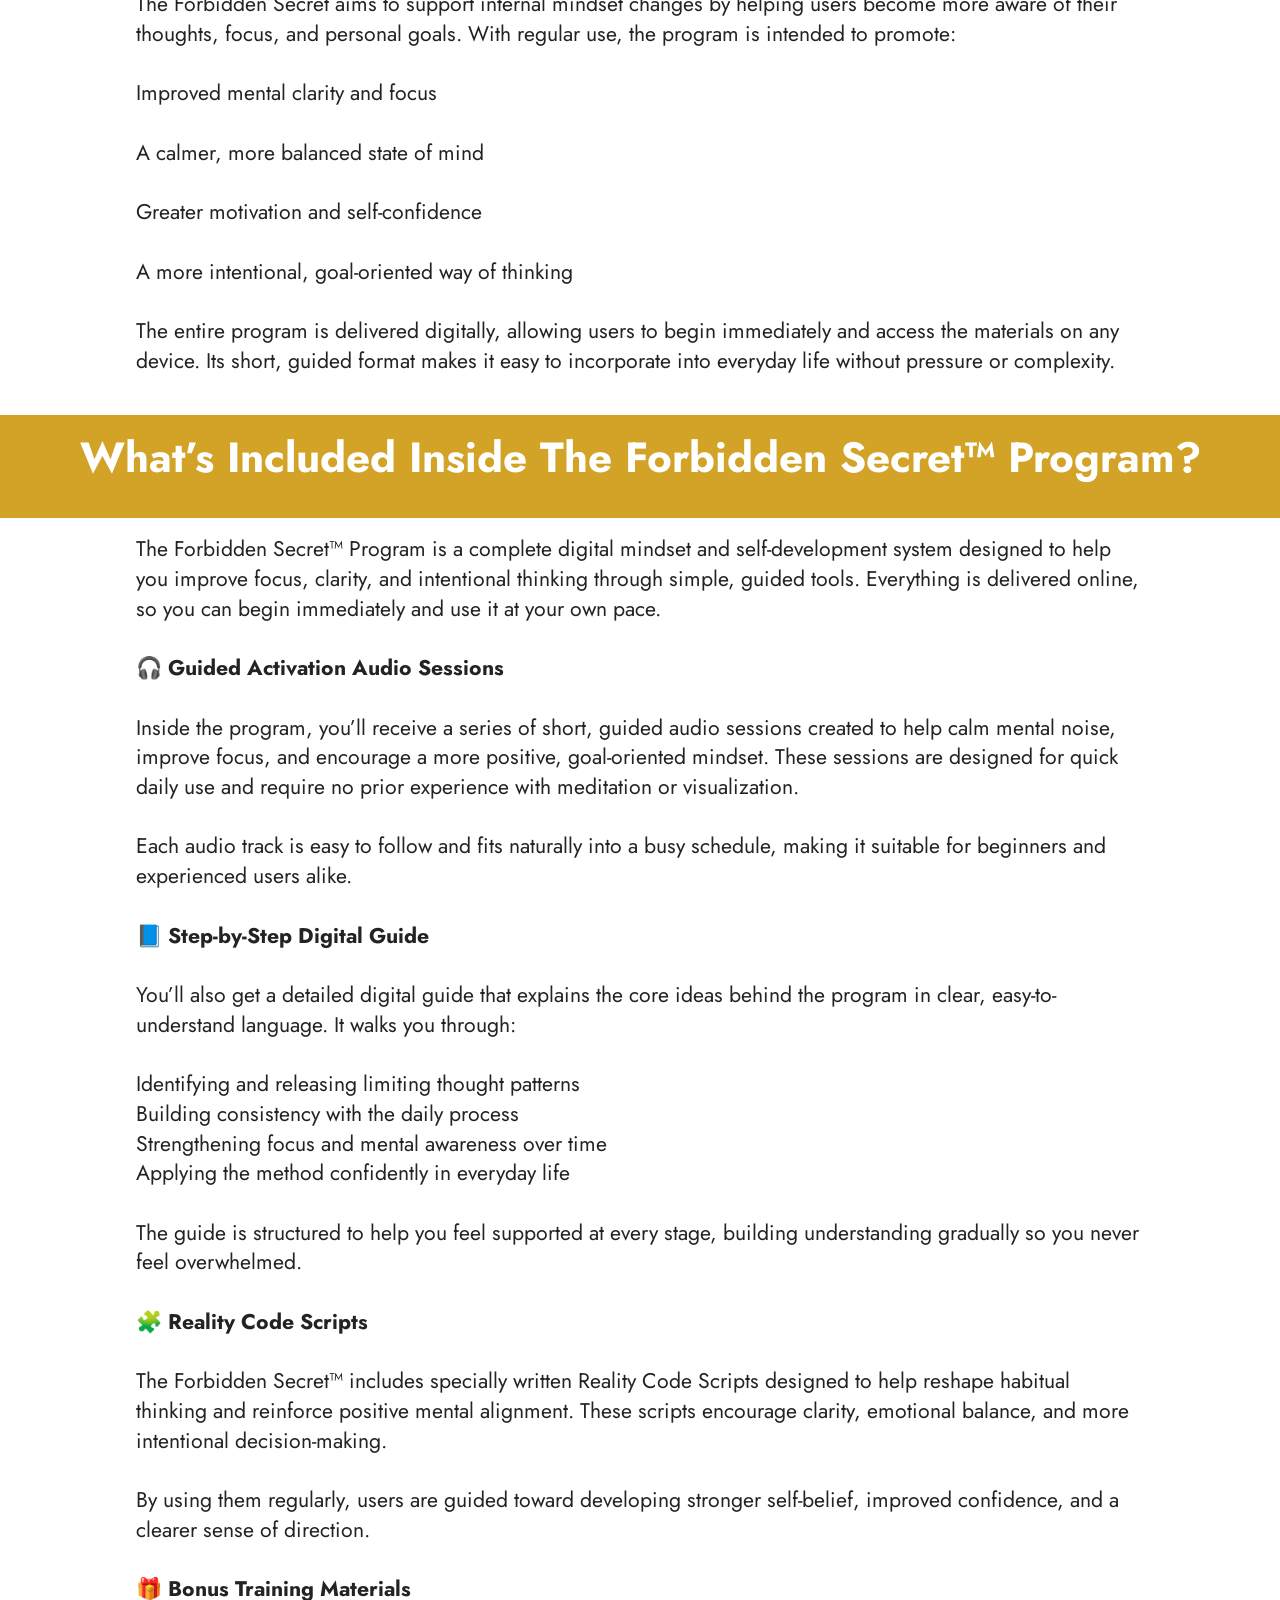
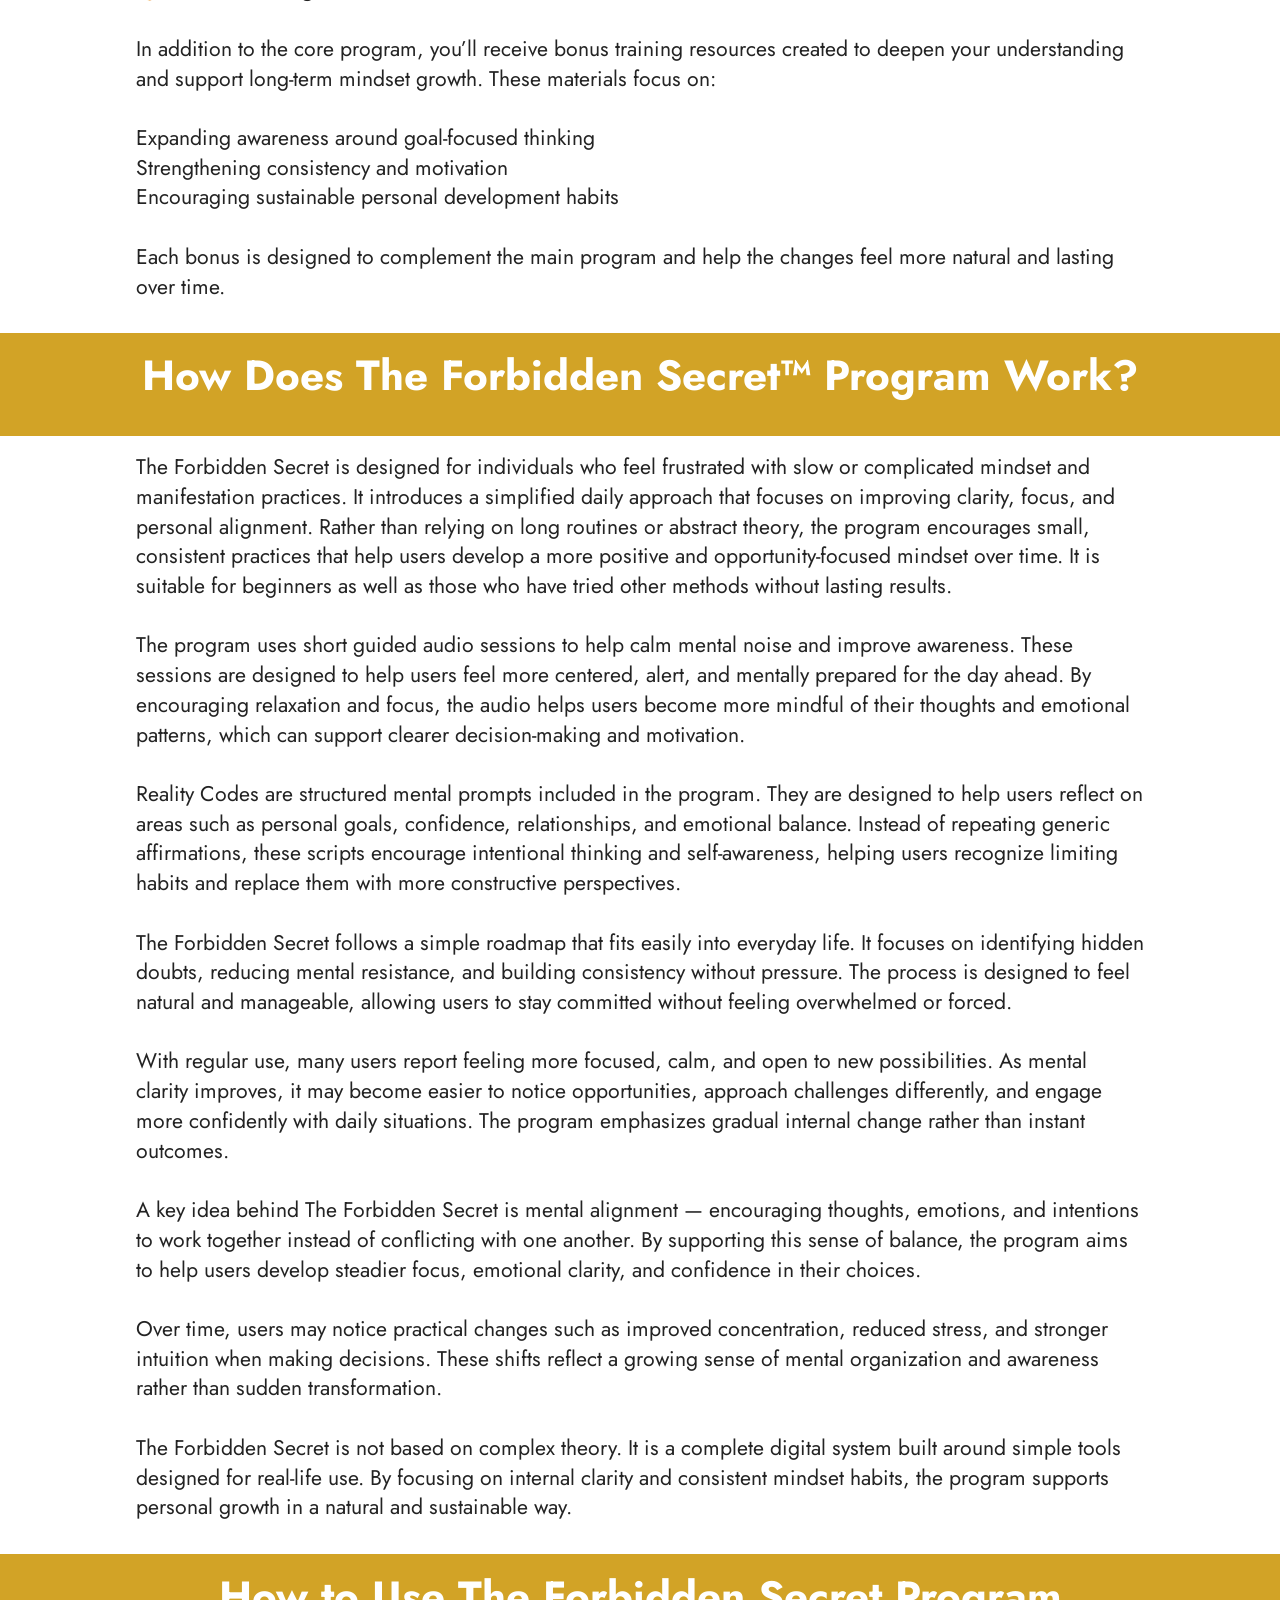
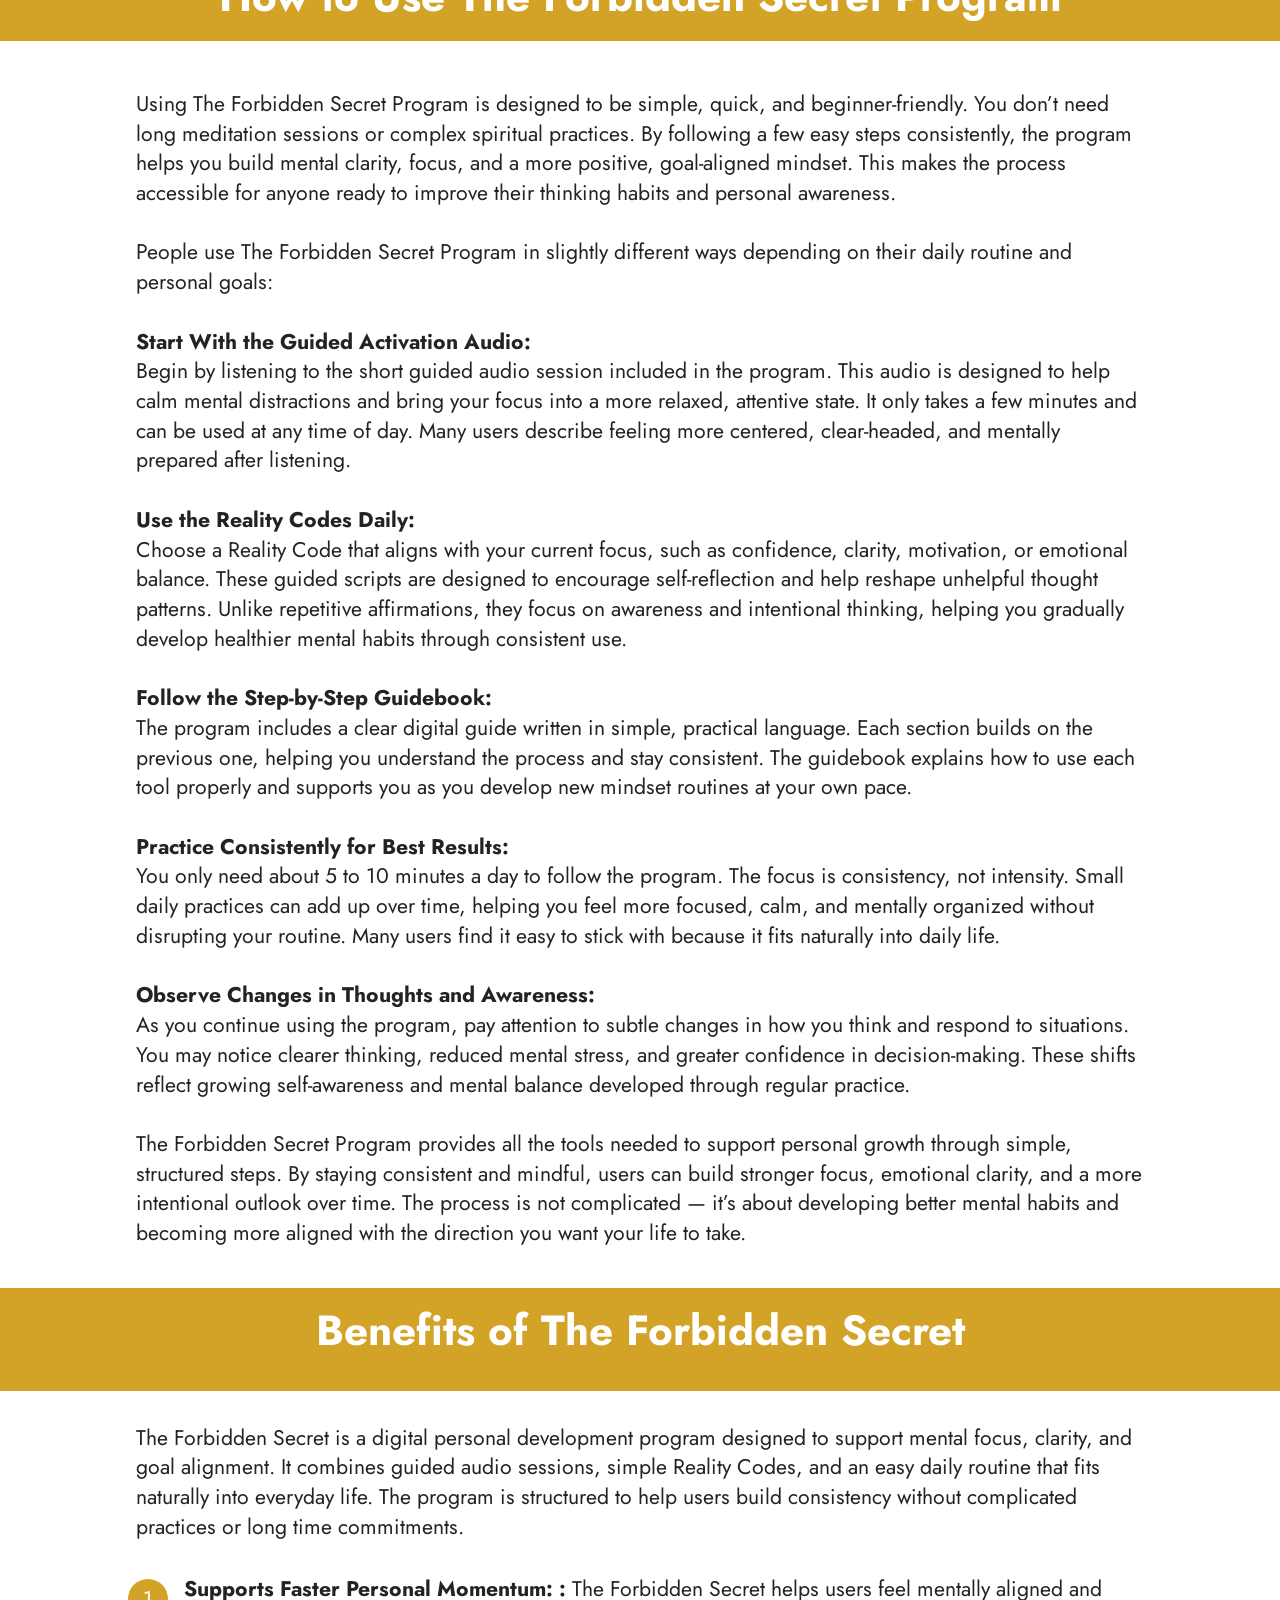
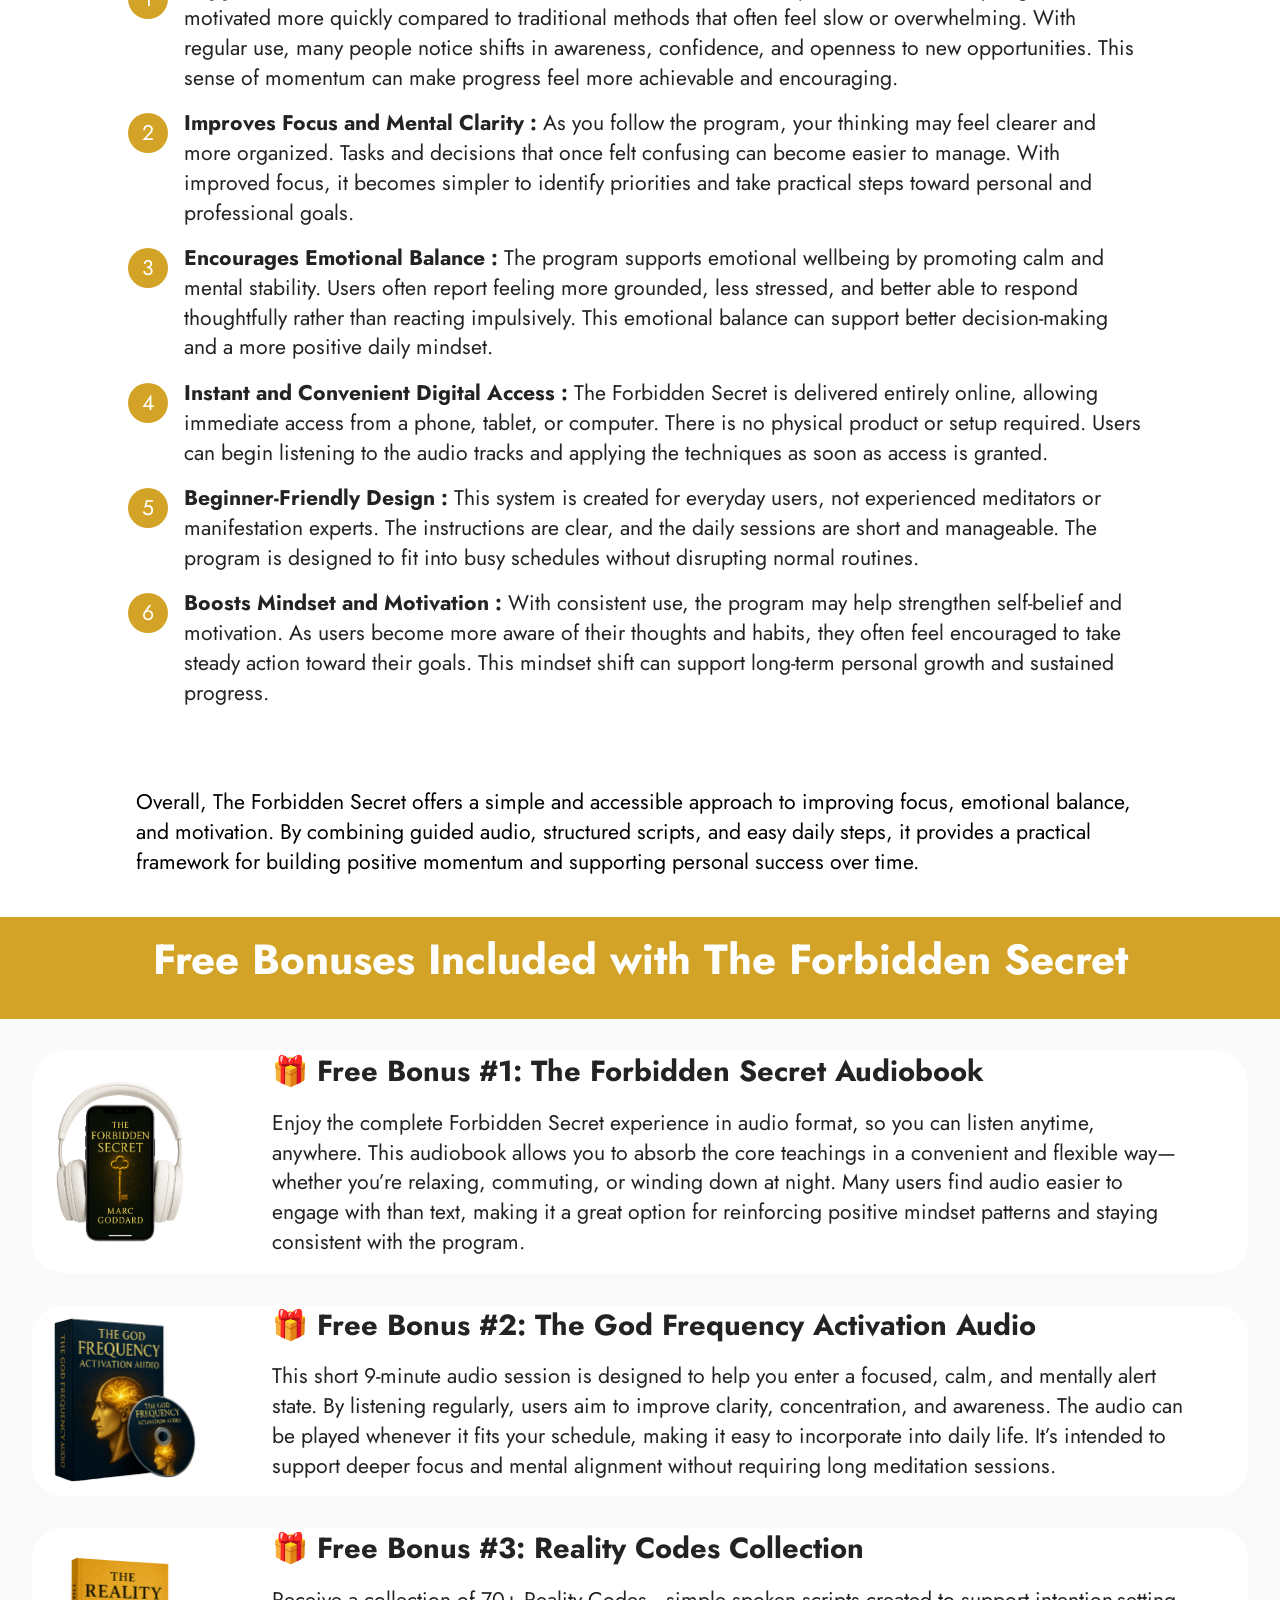
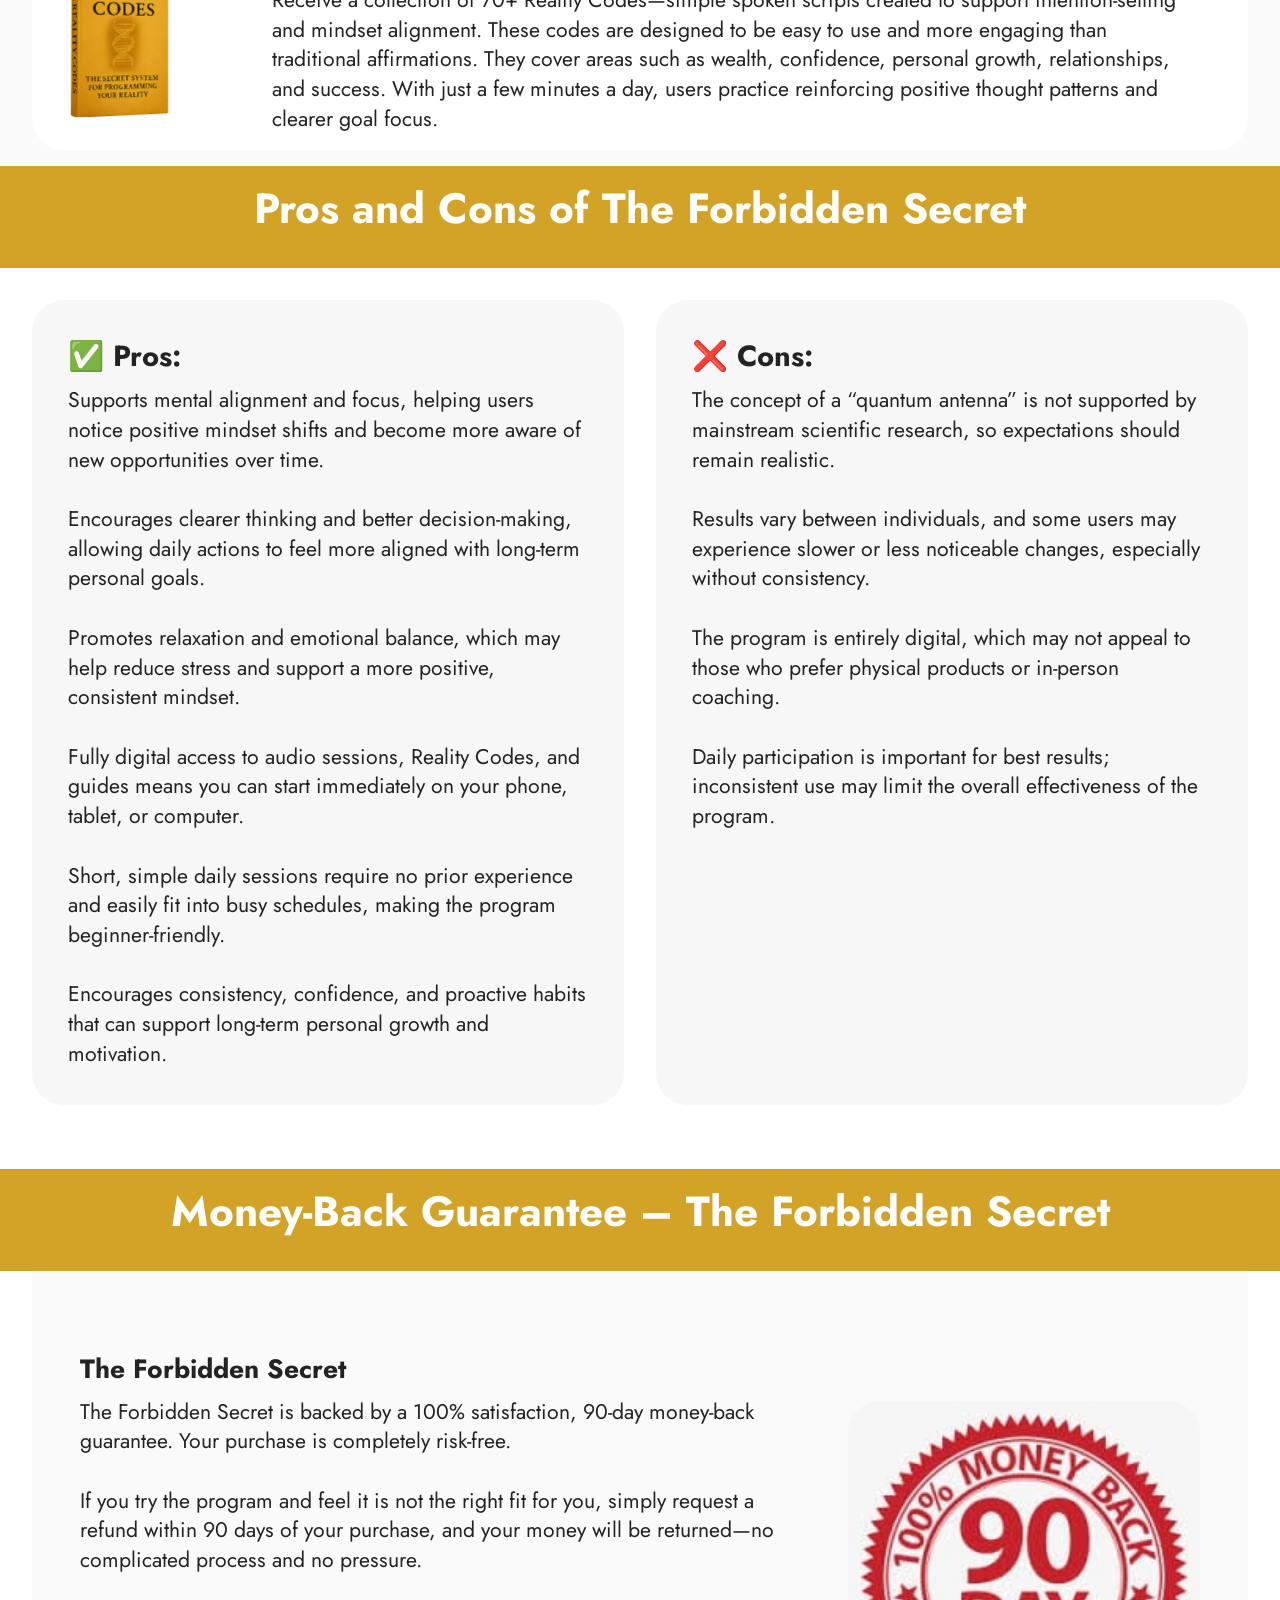
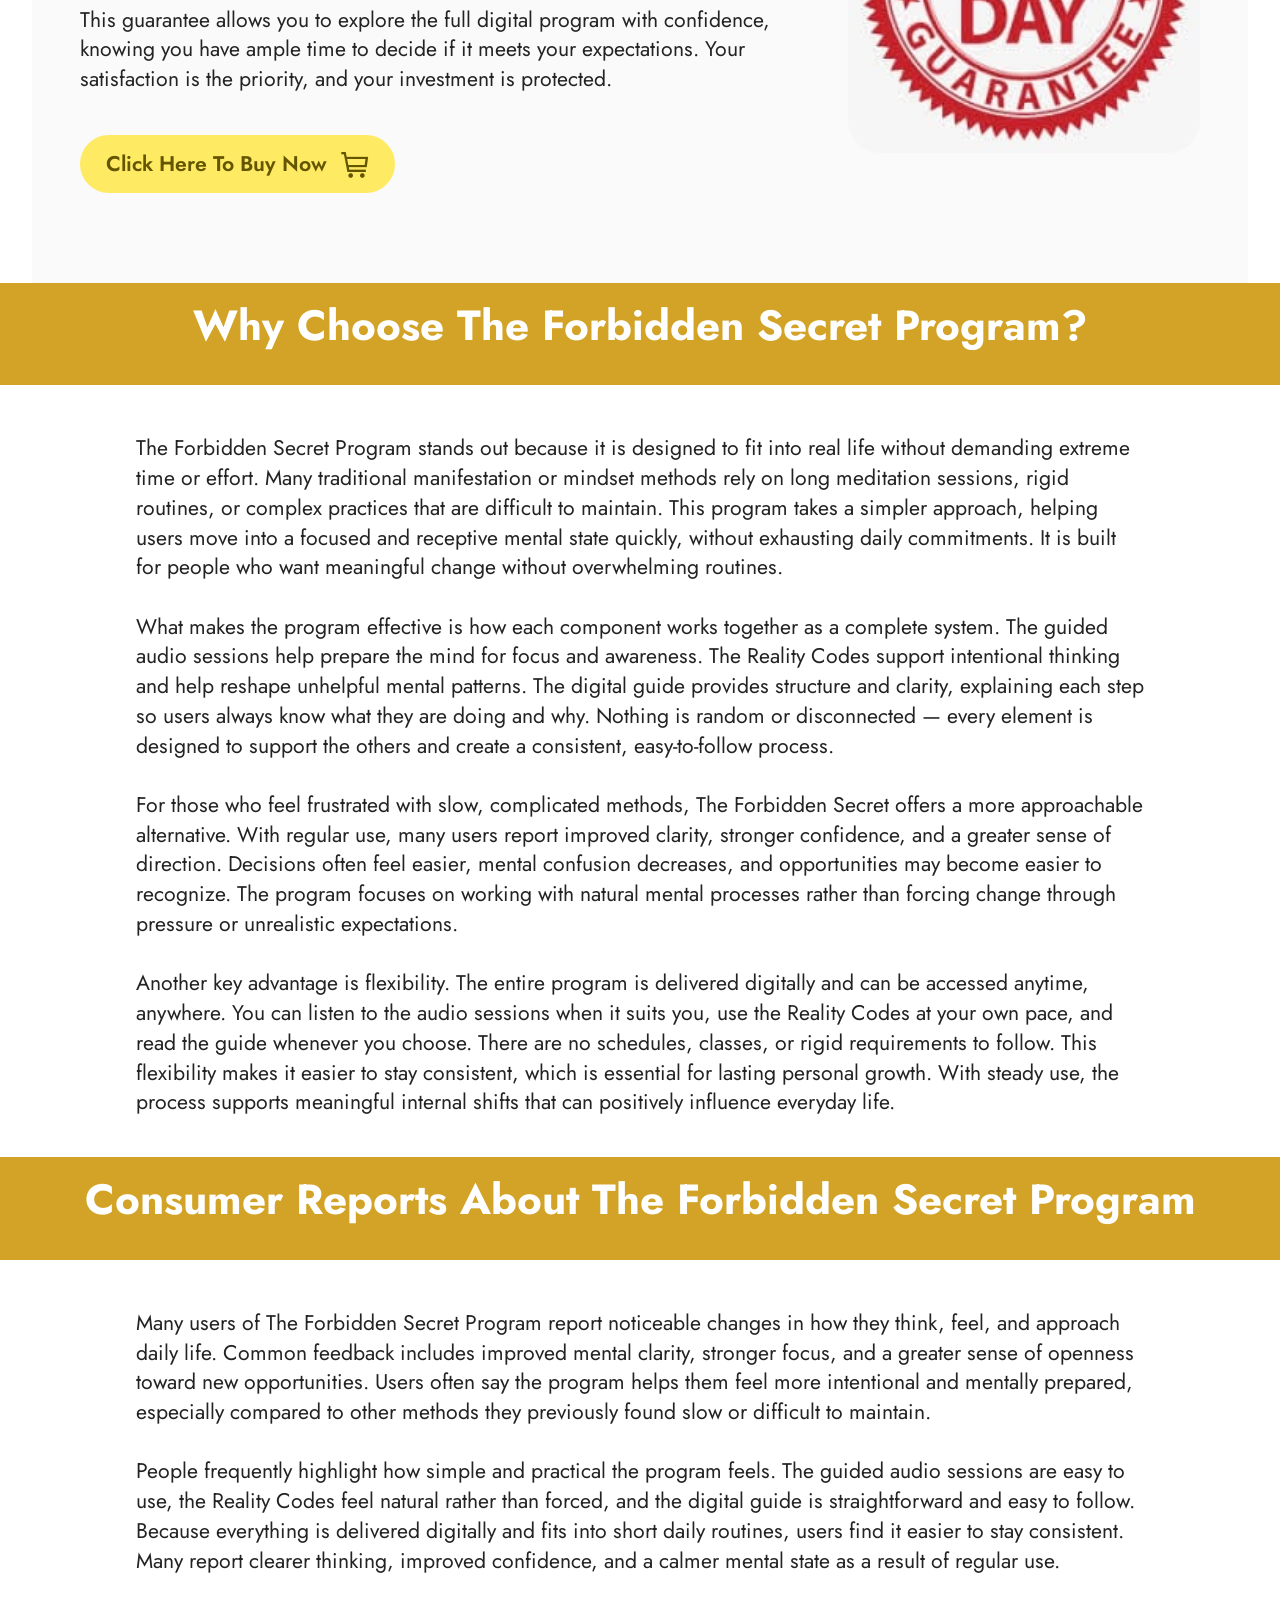
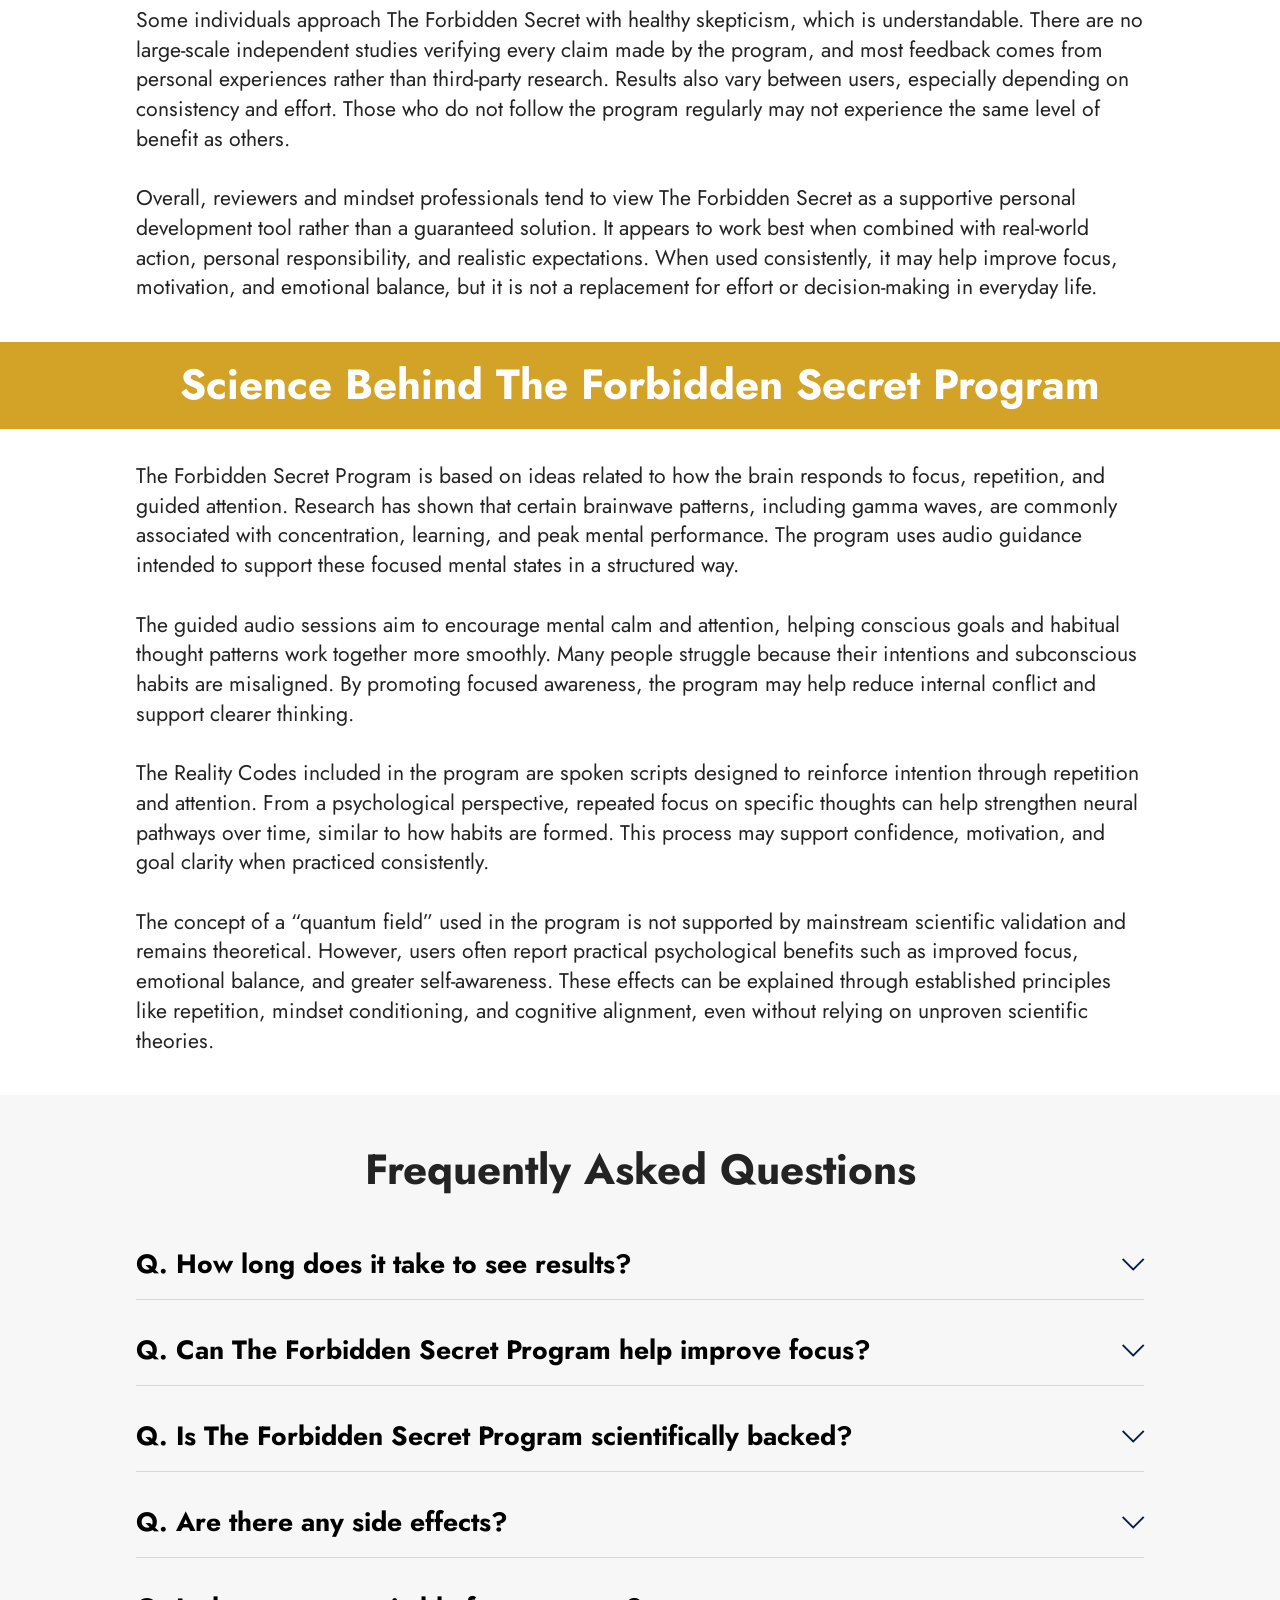
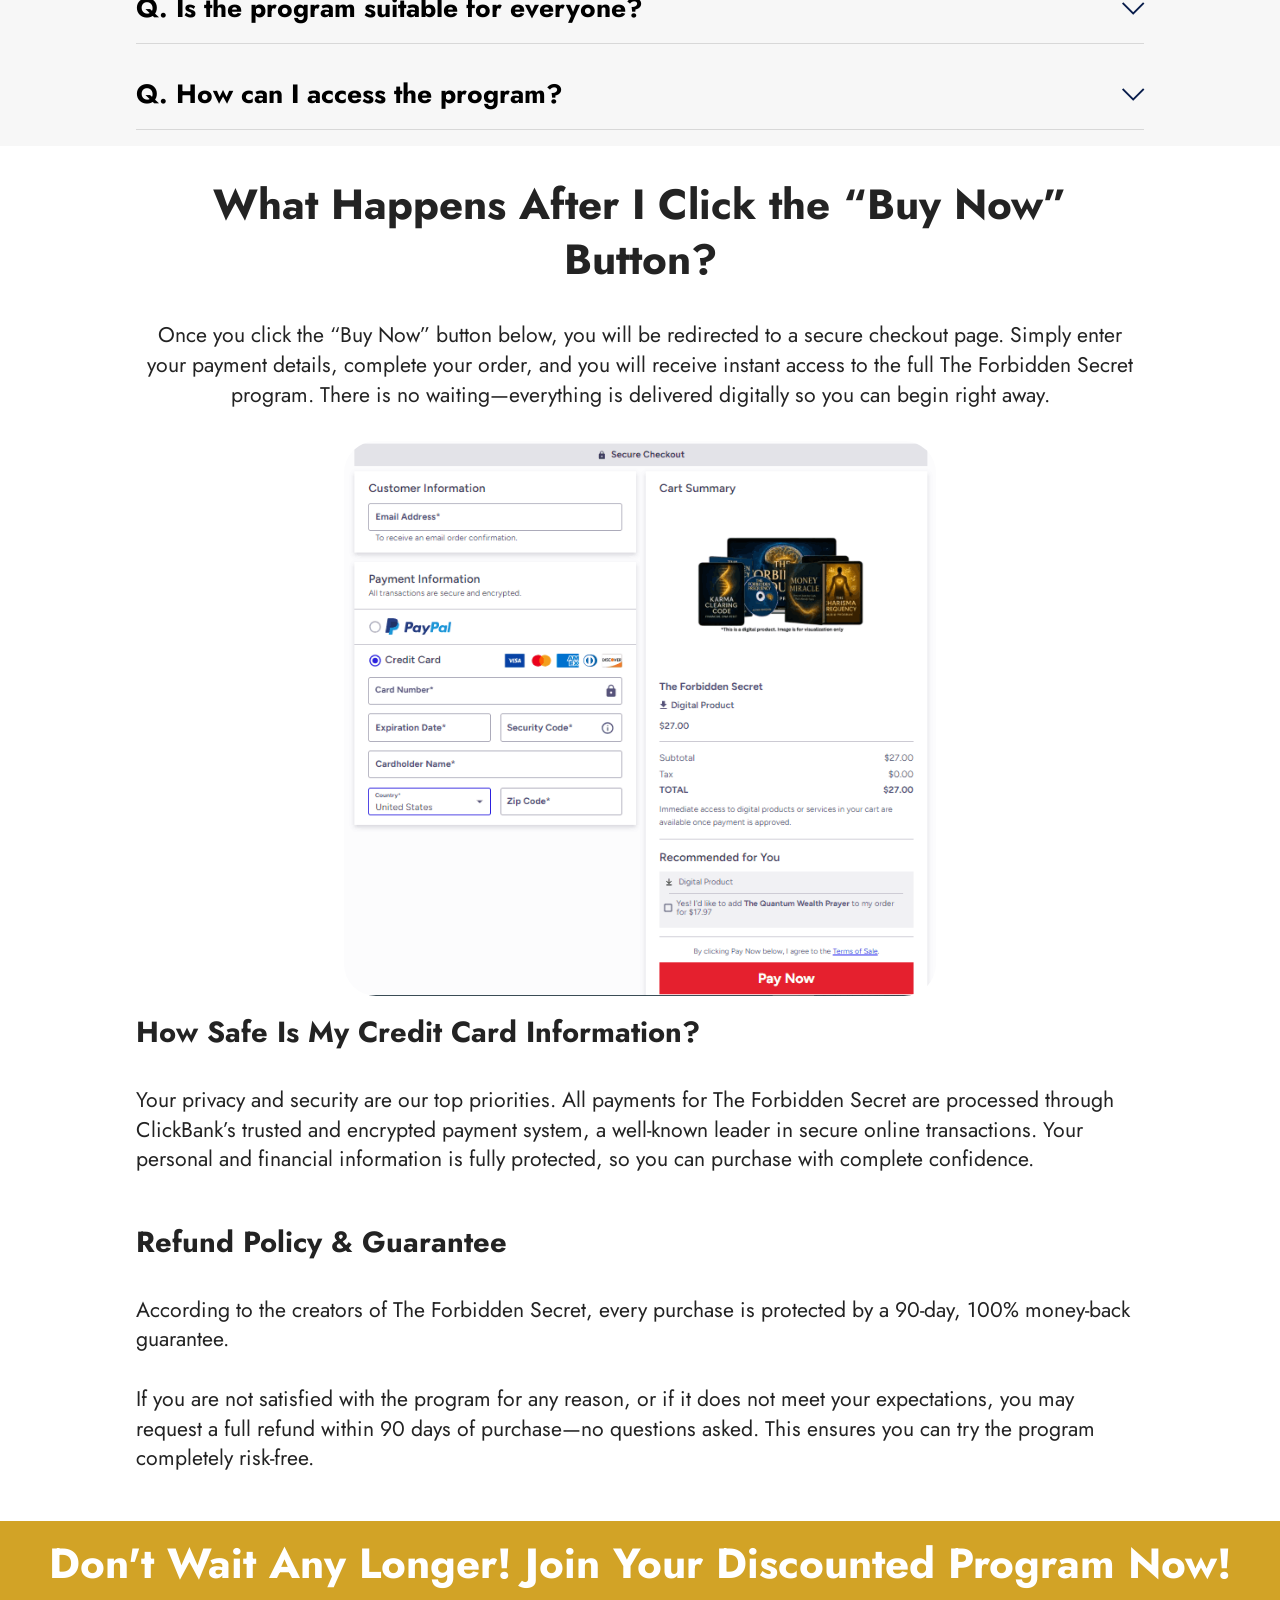
==== commit 02f92fb0: "Add files via upload" ====
--- a/index.html
+++ b/index.html
@@ -1,165 +1,962 @@
-<!doctype html>
-<html data-theme="night" lang="en">
+<!DOCTYPE html>
+<html  >
 <head>
-<meta charset="utf-8"/>
-<meta content="width=device-width, initial-scale=1" name="viewport"/>
-<title>The Forbidden Secret Review: Program, Price &amp; Claims</title>
-<meta content="Independent overview of The Forbidden Secret digital manifestation program, advertised $27 offer, audio sessions, claims and FAQs." name="description"/>
-<meta content="index, follow" name="robots"/>
-<!-- EDIT: put your final URL here -->
-<link href="https://YOUR-SUBDOMAIN.vercel.app/" rel="canonical"/>
-<meta content="en_US" property="og:locale"/>
-<meta content="article" property="og:type"/>
-<meta content="The Forbidden Secret Review: Program, Price &amp; Claims" property="og:title"/>
-<meta content="Review the seller-described audio program, advertised price, claims and questions to ask." property="og:description"/>
-<meta content="https://YOUR-SUBDOMAIN.vercel.app/" property="og:url"/>
-<!-- EDIT: put your Google Search Console verification code here -->
-<meta content="PASTE_GOOGLE_VERIFICATION_CODE_HERE" name="google-site-verification"/>
-<link href="https://fonts.googleapis.com" rel="preconnect"/>
-<link crossorigin="" href="https://fonts.gstatic.com" rel="preconnect"/>
-<link href="https://fonts.googleapis.com/css2?family=Fraunces:opsz,wght@9..144,600;9..144,800&amp;family=Figtree:wght@400;500;700&amp;display=swap" rel="stylesheet"/>
-<style>:root{--bg:#f7f6ff;--surface:#fff;--ink:#17142e;--muted:#5d5a78;--line:#dedbf2;--accent:#5b3cff;--accent-ink:#fff;--hi:#12b886;--hero-ink:#fff;--hero-muted:#d9d3ff;--band:#17142e;--band-ink:#fff;--radius:14px;--fh:"Sora",system-ui,sans-serif;--fb:"Manrope",system-ui,sans-serif;--hw:800;--hl:-.03em;--hero-bg:linear-gradient(135deg,#1a0d58 0%,#4326d1 62%,#6a49ff 100%)}
-html[data-theme=night]{--bg:#0d0f2b;--surface:#171a47;--ink:#ecebff;--muted:#a9acd9;--line:#2c3070;--accent:#ffd479;--accent-ink:#1b1740;--hi:#9aa5ff;--hero-ink:#fff;--hero-muted:#c5c9f5;--band:#ffd479;--band-ink:#1b1740;--radius:18px;--fh:"Fraunces",Georgia,serif;--fb:"Figtree",system-ui,sans-serif;--hw:800;--hl:-.02em;--hero-bg:radial-gradient(1.5px 1.5px at 12% 22%,#fff 50%,transparent 52%),radial-gradient(1px 1px at 28% 64%,#fffc 50%,transparent 52%),radial-gradient(2px 2px at 44% 16%,#fff 50%,transparent 52%),radial-gradient(1px 1px at 58% 78%,#fff9 50%,transparent 52%),radial-gradient(1.5px 1.5px at 72% 34%,#fff 50%,transparent 52%),radial-gradient(1px 1px at 86% 70%,#fffb 50%,transparent 52%),radial-gradient(1px 1px at 8% 82%,#fff9 50%,transparent 52%),radial-gradient(1.5px 1.5px at 93% 14%,#fff 50%,transparent 52%),linear-gradient(180deg,#080a22 0%,#161a52 100%)}
-html[data-theme=workshop]{--bg:#efe7d3;--surface:#fbf7ec;--ink:#1c2733;--muted:#556170;--line:#cfc3a4;--accent:#ff6a13;--accent-ink:#1a0d00;--hi:#0f3d6b;--hero-ink:#fff;--hero-muted:#cfe0f3;--band:#0f3d6b;--band-ink:#fff;--radius:3px;--fh:"Bricolage Grotesque",system-ui,sans-serif;--fb:"Public Sans",system-ui,sans-serif;--hw:800;--hl:-.035em;--hero-bg:linear-gradient(rgba(255,255,255,.13) 1px,transparent 1px) 0 0/28px 28px,linear-gradient(90deg,rgba(255,255,255,.13) 1px,transparent 1px) 0 0/28px 28px,linear-gradient(rgba(255,255,255,.1) 1px,transparent 1px) 0 0/140px 140px,linear-gradient(90deg,rgba(255,255,255,.1) 1px,transparent 1px) 0 0/140px 140px,#0f3d6b}
-html[data-theme=herbal]{--bg:#f2f4ea;--surface:#fff;--ink:#14221b;--muted:#51625a;--line:#d5dcc6;--accent:#c8e66b;--accent-ink:#14301f;--hi:#2f6b4d;--hero-ink:#f4f8e8;--hero-muted:#c6d9c9;--band:#17382b;--band-ink:#f4f8e8;--radius:22px;--fh:"Young Serif",Georgia,serif;--fb:"Nunito Sans",system-ui,sans-serif;--hw:400;--hl:-.01em;--hero-bg:radial-gradient(60% 80% at 85% 10%,rgba(200,230,107,.22),transparent 60%),radial-gradient(50% 70% at 5% 100%,rgba(47,107,77,.7),transparent 60%),#17382b}
-*{box-sizing:border-box}
-html{scroll-behavior:smooth}
-body{margin:0;background:var(--bg);color:var(--ink);font-family:var(--fb);line-height:1.65;font-size:1.02rem}
-h1,h2,h3{font-family:var(--fh);font-weight:var(--hw);letter-spacing:var(--hl);line-height:1.08;margin:0 0 .6rem}
-a{color:inherit}
-.wrap{max-width:1120px;margin:0 auto;padding:0 20px}
-.topbar{background:#000;color:#cfd0dc;font-size:.74rem;text-align:center;padding:7px 16px}
-.nav{position:sticky;top:0;z-index:30;color:var(--hero-ink)}
-.nav{background:#0b0c1f}
-.navin{display:flex;align-items:center;gap:22px;height:58px}
-.brand{font-family:var(--fh);font-weight:800;text-decoration:none;font-size:1.02rem;letter-spacing:-.01em}
-.links{display:flex;gap:18px;margin-left:auto;font-size:.88rem}.links a{text-decoration:none;color:var(--hero-muted)}.links a:hover{color:#fff}
-.btn{display:inline-block;background:var(--accent);color:var(--accent-ink);font-weight:800;padding:14px 24px;border-radius:calc(var(--radius) * .7);text-decoration:none;box-shadow:0 6px 0 rgba(0,0,0,.22);transition:transform .12s,box-shadow .12s}
-.btn:hover{transform:translateY(2px);box-shadow:0 4px 0 rgba(0,0,0,.22)}.btn:active{transform:translateY(6px);box-shadow:0 0 0 rgba(0,0,0,.22)}
-.btn.small{padding:8px 14px;font-size:.84rem;box-shadow:none}.btn.small:hover{transform:none}
-.btn.block{display:block;text-align:center}
-.btn.ghost{background:transparent;color:var(--hero-ink);border:1.5px solid rgba(255,255,255,.45);box-shadow:none}
-a:focus-visible,summary:focus-visible,.btn:focus-visible{outline:3px solid var(--hi);outline-offset:3px}
-.muted{color:var(--muted)}.small{font-size:.82rem}
-.hero{background:var(--hero-bg);color:var(--hero-ink);padding:72px 0 80px;position:relative;overflow:hidden}
-html[data-theme=night] .hero:after{content:"";position:absolute;right:5%;top:34px;width:84px;height:84px;border-radius:50%;box-shadow:-22px 8px 0 0 #ffd479;transform:translateX(18px)}
-.herogrid{display:grid;grid-template-columns:1.25fr 1fr;gap:48px;align-items:center}
-.kicker{display:inline-block;font-size:.85rem;font-weight:700;color:var(--hero-ink);border:1.5px solid rgba(255,255,255,.35);padding:5px 14px;border-radius:99px;margin:0 0 20px}
-.hero h1{font-size:clamp(2.7rem,6.2vw,4.9rem);margin-bottom:1.2rem}
-.lead{font-size:1.1rem;color:var(--hero-muted);max-width:58ch;margin:0 0 .9rem}
-.actions{display:flex;gap:14px;flex-wrap:wrap;margin:26px 0 14px}
-.hero .muted{color:var(--hero-muted);opacity:.8}
-.ticket{background:var(--surface);color:var(--ink);border-radius:var(--radius);padding:24px;box-shadow:0 30px 60px rgba(0,0,0,.35);animation:rise .7s .15s cubic-bezier(.2,.8,.2,1) both}
-html[data-theme=workshop] .ticket{border:3px solid var(--ink);box-shadow:8px 8px 0 var(--accent)}
-html[data-theme=night] .ticket{border:1px solid var(--line);background:rgba(23,26,71,.92)}
-.heroimg{margin:0 0 16px;text-align:center}.heroimg img{max-width:100%;max-height:260px;height:auto;border-radius:calc(var(--radius) * .6)}
-.heroimg figcaption{font-size:.7rem;color:var(--muted);margin-top:6px}
-.tlabel{font-size:.85rem;color:var(--muted)}
-.tprice{font-family:var(--fh);font-weight:var(--hw);font-size:3.6rem;line-height:1;letter-spacing:var(--hl);margin:2px 0 12px}
-.ticket ul{list-style:none;margin:0 0 18px;padding:0}.ticket li{padding:8px 0 8px 28px;position:relative;border-top:1px solid var(--line);font-size:.93rem}
-.ticket li:before,.pkg li:before,.fit li:before,.pros li:before{content:"";position:absolute;left:2px;top:.95em;width:14px;height:8px;border-left:3px solid var(--hi);border-bottom:3px solid var(--hi);transform:rotate(-45deg) translateY(-4px)}
-.tfine{font-size:.74rem;color:var(--muted);margin:10px 0 0;text-align:center}
-@keyframes rise{from{opacity:0;transform:translateY(22px)}to{opacity:1;transform:none}}
-@media(prefers-reduced-motion:reduce){.ticket{animation:none}html{scroll-behavior:auto}.btn{transition:none}}
-.stats{background:var(--band);color:var(--band-ink)}
-.statrow{display:grid;grid-template-columns:repeat(4,1fr)}
-.statrow div{padding:26px 20px;border-left:1px solid rgba(128,128,128,.35)}.statrow div:first-child{border-left:0}
-.statrow b{display:block;font-family:var(--fh);font-size:1.9rem;line-height:1.1;letter-spacing:var(--hl)}.statrow span{font-size:.85rem;opacity:.8}
-.sec{padding:84px 0}
-.sechead{max-width:720px;margin-bottom:36px}.sechead h2{font-size:clamp(2rem,4vw,3rem)}
-.sub{color:var(--muted);font-size:1.06rem;margin:0;max-width:62ch}
-.split{display:grid;grid-template-columns:1fr 1.15fr;gap:56px;align-items:start}
-.split .sechead{position:sticky;top:90px;margin:0}
-.points{display:grid;gap:0}
-.point{padding:22px 0 22px 26px;border-top:1px solid var(--line);position:relative}
-.point:before{content:"";position:absolute;left:0;top:30px;width:11px;height:11px;background:var(--hi);border-radius:50%}
-html[data-theme=workshop] .point:before{border-radius:0;transform:rotate(45deg)}
-.point h3{font-size:1.25rem}.point p{margin:0;color:var(--muted)}.point .tag{font-size:.8rem;font-weight:700;color:var(--hi)}
-.note{margin-top:32px;padding:18px 22px;border-left:5px solid var(--accent);background:var(--surface);border-radius:0 var(--radius) var(--radius) 0;font-size:.95rem}
-html[data-theme=night] .note{border-left-color:var(--accent)}
-.alt{background:var(--surface)}
-.items{display:grid;grid-template-columns:repeat(3,1fr);gap:0 36px}
-.item{padding:22px 0;border-top:2px solid var(--ink)}
-.item h3{font-size:1.15rem}.item p{margin:0;color:var(--muted);font-size:.95rem}
-.wide-img{display:block;max-width:100%;height:auto;margin:0 0 36px;border-radius:var(--radius)}
-.midcta{background:var(--band);color:var(--band-ink);padding:34px 0}
-.midcta .wrap{display:flex;align-items:center;justify-content:space-between;gap:20px;flex-wrap:wrap}
-.midcta p{margin:0;font-family:var(--fh);font-weight:var(--hw);font-size:1.5rem;letter-spacing:var(--hl);max-width:30ch;line-height:1.15}
-.midcta .btn{background:var(--band-ink);color:var(--band)}
-html[data-theme=night] .midcta .btn{background:#1b1740;color:#ffd479}
-.grid2{display:grid;grid-template-columns:repeat(2,1fr);gap:20px}
-.card{background:var(--surface);border:1px solid var(--line);border-radius:var(--radius);padding:24px}
-html[data-theme=workshop] .card{border:2px dashed var(--line);background:var(--surface)}
-.card h3{font-size:1.2rem}.card p{margin:0;color:var(--muted)}
-.val{display:inline-block;font-weight:800;font-size:.82rem;background:var(--accent);color:var(--accent-ink);padding:3px 10px;border-radius:99px;margin-bottom:12px}
-.pricewrap{display:grid;grid-template-columns:1.1fr 1fr;gap:44px;align-items:start}
-.pricebox{background:var(--bg);border:2px solid var(--ink);border-radius:var(--radius);padding:26px;box-shadow:8px 8px 0 var(--accent)}
-.pricebox .price{font-family:var(--fh);font-weight:var(--hw);font-size:3.8rem;line-height:1;margin:6px 0 14px;letter-spacing:var(--hl)}
-.pricebox ul{list-style:none;padding:0;margin:0 0 18px}.pricebox li{position:relative;padding:8px 0 8px 28px;border-top:1px solid var(--line)}
-.pricebox li:before{content:"";position:absolute;left:2px;top:.95em;width:14px;height:8px;border-left:3px solid var(--hi);border-bottom:3px solid var(--hi);transform:rotate(-45deg) translateY(-4px)}
-.pkgs{display:grid;grid-template-columns:repeat(3,1fr);gap:22px;margin-top:14px}
-.pkg{position:relative;background:var(--bg);border:2px solid var(--line);border-radius:var(--radius);padding:30px 24px 24px;display:flex;flex-direction:column}
-.pkg.pop{border-color:var(--ink);box-shadow:8px 8px 0 var(--accent);transform:translateY(-8px)}
-.pkg .price{font-family:var(--fh);font-weight:var(--hw);font-size:3.2rem;line-height:1;letter-spacing:var(--hl);margin:4px 0}
-.pkg ul{list-style:none;padding:0;margin:16px 0 20px;flex:1}.pkg li{padding:8px 0 8px 28px;position:relative;border-top:1px solid var(--line);font-size:.93rem}
-.badge{position:absolute;top:-14px;left:24px;background:var(--accent);color:var(--accent-ink);font-size:.8rem;font-weight:800;padding:4px 14px;border-radius:99px}
-.verdict2{display:grid;grid-template-columns:1fr 1fr;gap:20px}
-.pros,.cons,.fit{padding:26px;border-radius:var(--radius);background:var(--surface);border:1px solid var(--line)}
-.pros h3,.cons h3,.fit h3{font-size:1.15rem;margin-bottom:12px}
-.pros ul,.cons ul,.fit ul{list-style:none;margin:0;padding:0}
-.pros li,.cons li,.fit li{position:relative;padding:9px 0 9px 28px;border-top:1px solid var(--line);font-size:.95rem}
-.cons li:before,.fit.no li:before{content:"!";position:absolute;left:0;top:.7em;width:18px;height:18px;border-radius:50%;background:var(--ink);color:var(--bg);font-weight:800;font-size:.72rem;text-align:center;line-height:18px;transform:none;border:0}
-.fit.no li:before{content:"\00d7";font-size:.95rem;line-height:17px}
-.pullq{font-family:var(--fh);font-weight:var(--hw);font-size:clamp(1.35rem,2.4vw,1.9rem);letter-spacing:var(--hl);line-height:1.25;margin:40px 0 0;max-width:34em;padding-left:22px;border-left:6px solid var(--accent)}
-.steps{counter-reset:s;display:grid;grid-template-columns:repeat(3,1fr);gap:20px}
-.step{counter-increment:s;padding-top:18px;border-top:2px solid var(--ink)}
-.step:before{content:counter(s);display:grid;place-items:center;width:34px;height:34px;border-radius:50%;background:var(--ink);color:var(--bg);font-weight:800;margin-bottom:12px}
-.step h3{font-size:1.15rem}.step p{margin:0;color:var(--muted);font-size:.95rem}
-.faq{max-width:780px}
-details{border-top:1px solid var(--line)}details:last-of-type{border-bottom:1px solid var(--line)}
-summary{cursor:pointer;font-weight:700;padding:18px 36px 18px 0;list-style:none;position:relative;font-size:1.04rem}
-summary::-webkit-details-marker{display:none}
-summary:after{content:"+";position:absolute;right:4px;top:12px;font-size:1.6rem;font-weight:400;transition:transform .2s}
-details[open] summary:after{transform:rotate(45deg)}
-details p{margin:0 0 18px;color:var(--muted);max-width:66ch}
-.cta-final{background:var(--hero-bg);color:var(--hero-ink);padding:84px 0;text-align:left}
-.cta-final h2{font-size:clamp(2rem,4.4vw,3.4rem);max-width:18ch}.cta-final p{color:var(--hero-muted);max-width:54ch}
-.cta-final .small{margin-top:18px;opacity:.75}
-.footer{background:#05060f;color:#a6a9c2;padding:40px 0 100px;font-size:.84rem}.footer strong{color:#fff;font-size:1rem}.footer p{max-width:90ch}
-.sticky{display:none}
-@media(max-width:860px){
-.herogrid,.split,.pricewrap{grid-template-columns:1fr;gap:32px}.split .sechead{position:static}
-.statrow{grid-template-columns:repeat(2,1fr)}.statrow div:nth-child(3){border-left:0}.statrow div{border-top:1px solid rgba(128,128,128,.3)}
-.items,.steps,.pkgs,.grid2,.verdict2{grid-template-columns:1fr}.pkg.pop{transform:none}
-.links{display:none}.nav .btn{margin-left:auto}.sec{padding:60px 0}.hero{padding:48px 0 56px}
-html[data-theme=night] .hero:after{display:none}
-.sticky{display:block;position:fixed;left:0;right:0;bottom:0;background:var(--surface);border-top:1px solid var(--line);padding:10px 16px;z-index:40}
-}
-</style>
-<script type="application/ld+json">{"@context":"https://schema.org","@graph":[{"@type":"Article","headline":"Yu Sleep Review","description":"Independent Yu Sleep review: the five listed ingredients, advertised $39 bottle price, three bonuses, 60-day guarantee and what to check before buying.","dateModified":"2026-10-23"},{"@type":"FAQPage","mainEntity":[{"@type":"Question","name":"How quickly can I fall asleep after using Yu Sleep?","acceptedAnswer":{"@type":"Answer","text":"The seller says valerian root supports a faster move into sleep, but no timeframe is promised in the supplied copy. People respond differently, so treat any speed claim cautiously."}},{"@type":"Question","name":"Can Yu Sleep improve the quality of my dreams?","acceptedAnswer":{"@type":"Answer","text":"The supplied copy does not explain this, so there is no basis here to promise any change in dreams. Experiences vary from person to person."}},{"@type":"Question","name":"Is Yu Sleep safe to use with other supplements or medications?","acceptedAnswer":{"@type":"Answer","text":"The supplied copy does not cover interactions. Speak with a doctor or pharmacist first, especially if you take prescription medicines or sedatives, have a medical condition, are pregnant or nursing, or are giving it to a child."}},{"@type":"Question","name":"How many drops should I take for optimal results?","acceptedAnswer":{"@type":"Answer","text":"The offer says a few drops before bedtime, but the exact amount is not specified in the supplied text. Follow the directions on the product label and do not exceed them."}},{"@type":"Question","name":"Can Yu Sleep help with stress or anxiety at night?","acceptedAnswer":{"@type":"Answer","text":"The seller describes passionflower as helping with nighttime worry. That is a marketing claim, and Yu Sleep is not a treatment for anxiety. If stress or anxiety is ongoing, speak with a qualified professional."}},{"@type":"Question","name":"Will I feel groggy in the morning after using Yu Sleep?","acceptedAnswer":{"@type":"Answer","text":"The seller says L-theanine supports calm without grogginess, which we cannot verify. Until you know how it affects you, avoid driving or operating machinery after taking it."}},{"@type":"Question","name":"How much does Yu Sleep cost and is the guarantee real?","acceptedAnswer":{"@type":"Answer","text":"A starting price of $39 per bottle and a 60-day risk-free promise are advertised. We cannot confirm how refunds are handled, so read the seller's current terms before paying."}},{"@type":"Question","name":"Is this the official Yu Sleep website?","acceptedAnswer":{"@type":"Answer","text":"No. This is an independent review page. Purchases are completed on the seller's own checkout, and we may earn a commission if you buy through our link."}}]}]}</script>
+  <!-- Site made with Mobirise Website Builder v6.0.6, https://mobirise.com -->
+  <meta charset="UTF-8">
+  <meta http-equiv="X-UA-Compatible" content="IE=edge">
+  <meta name="generator" content="Mobirise v6.0.6, mobirise.com">
+  <meta name="twitter:card" content="summary_large_image"/>
+  <meta name="twitter:image:src" content="assets/images/index-meta.webp">
+  <meta property="og:image" content="assets/images/index-meta.webp">
+  <meta name="twitter:title" content="The Forbidden Secret™ | Official Website | Discover the Hidden Truth">
+  <meta name="viewport" content="width=device-width, initial-scale=1, minimum-scale=1">
+  <link rel="shortcut icon" href="assets/images/10001-128x128-128x128.png" type="image/x-icon">
+  <meta name="description" content="The Forbidden Secret™ reveals a hidden mindset program designed to improve clarity, focus, and personal growth through guided digital tools.">
+  <meta name="keywords" content="theforbiddensecret, the forbidden secret website, the forbidden secret, the forbidden secret reviews, the forbidden secret pdf, the forbidden secret ads, the forbidden secret buy, the forbidden secrets, self help"/>
+  <link rel="canonical" href="https://theforbiddensecret.vercel.app/" />
+  <meta http-equiv='content-language' content='en-US'>
+  
+  <title>The Forbidden Secret™ | Official Website | Discover the Hidden Truth</title>
+  <link rel="stylesheet" href="assets/web/assets/mobirise-icons2/mobirise2.css">
+  <link rel="stylesheet" href="assets/web/assets/mobirise-icons/mobirise-icons.css">
+  <link rel="stylesheet" href="assets/bootstrap/css/bootstrap.min.css">
+  <link rel="stylesheet" href="assets/bootstrap/css/bootstrap-grid.min.css">
+  <link rel="stylesheet" href="assets/bootstrap/css/bootstrap-reboot.min.css">
+  <link rel="stylesheet" href="assets/animatecss/animate.css">
+  <link rel="stylesheet" href="assets/dropdown/css/style.css">
+  <link rel="stylesheet" href="assets/socicon/css/styles.css">
+  <link rel="stylesheet" href="assets/theme/css/style.css">
+  <link rel="preload" href="https://fonts.googleapis.com/css?family=Jost:100,200,300,400,500,600,700,800,900,100i,200i,300i,400i,500i,600i,700i,800i,900i&display=swap" as="style" onload="this.onload=null;this.rel='stylesheet'">
+  <noscript><link rel="stylesheet" href="https://fonts.googleapis.com/css?family=Jost:100,200,300,400,500,600,700,800,900,100i,200i,300i,400i,500i,600i,700i,800i,900i&display=swap"></noscript>
+  <link rel="preload" as="style" href="assets/mobirise/css/mbr-additional.css?v=XmDGQa"><link rel="stylesheet" href="assets/mobirise/css/mbr-additional.css?v=XmDGQa" type="text/css">
+
+  
+  
+  
 </head>
 <body>
-<div class="topbar">Independent product information · Affiliate disclosure: this page may earn a commission</div>
-<nav class="nav"><div class="wrap navin"><a class="brand" href="#top">The Forbidden Secret Review</a><div class="links"><a href="#what">About</a><a href="#program">Program</a><a href="#price">Offer</a><a href="#faq">FAQ</a></div><a class="btn small" href="https://cbdc6olaxx713p60smlhjay0w2.hop.clickbank.net" rel="sponsored noopener noreferrer" target="_blank">View Offer</a></div></nav>
-<header class="hero" id="top"><div class="wrap herogrid"><div><span class="kicker">Independent product overview</span><h1>The Forbidden Secret Review</h1><p class="lead">A look at The Forbidden Secret, a digital manifestation program marketed around short audio sessions, “Reality Codes” and mindset-focused exercises.</p><p class="muted">This guide summarizes the description provided. It is not a personal-use testimonial; we have not independently verified the program's claims.</p><div class="actions"><a class="btn" href="https://cbdc6olaxx713p60smlhjay0w2.hop.clickbank.net" rel="sponsored noopener noreferrer" target="_blank">Check the Current Offer</a><a class="btn ghost" href="#faq">Read FAQs</a></div><p class="small muted">Confirm current pricing, access details and refund terms on the seller's checkout page.</p></div><aside class="ticket"><div class="tlabel">Offer snapshot</div><div class="tprice">$27</div><p>Price stated in supplied promotional copy</p><ul><li>Digital program with audio sessions</li><li>“Reality Codes” mentioned</li><li>Regular price stated as $199</li></ul><p class="tfine">Verify current price and availability at checkout.</p></aside></div></header>
-<section class="stats"><div class="wrap statrow"><div><b>$27</b><span>Advertised offer price</span></div><div><b>$199</b><span>Stated regular price</span></div><div><b>Audio</b><span>Short sessions described</span></div><div><b>Not supplied</b><span>Refund terms / study evidence</span></div></div></section>
-<section class="sec" id="what"><div class="wrap split"><div class="sechead"><h2>What is The Forbidden Secret?</h2><p class="sub">A digital manifestation program described by its seller as a way to support mindset and goal focus.</p></div><div class="points"><article class="point"><span class="tag">Seller's description</span><h3>Audio sessions and “Reality Codes”</h3><p>The supplied copy says the program includes short guided audio sessions and “Reality Codes” intended to shift mindset, support focus and align thoughts with goals.</p></article><article class="point"><span class="tag">Promotional language</span><h3>“Quantum antenna” and abundance</h3><p>The marketing describes activating a hidden “quantum antenna” in the brain and attracting wealth, abundance and opportunities. The supplied material does not establish that the program can produce financial or external outcomes.</p></article><article class="point"><span class="tag">What is known</span><h3>Digital format</h3><p>The copy presents it as digital, but does not specify platform, session count, duration, access period or technical requirements.</p></article></div></div></section>
-<section class="sec alt" id="program"><div class="wrap"><div class="sechead"><h2>What does the program include?</h2><p class="sub">The supplied description mentions these elements, while leaving important details unanswered.</p></div><div class="items"><article class="item"><h3>Short audio sessions</h3><p>Described as easy to follow and a simpler alternative to longer meditation or journaling. Exact length and schedule were not provided.</p></article><article class="item"><h3>“Reality Codes”</h3><p>The seller says these are intended to help users focus their thoughts. Their format and evidence for the claimed mechanism were not provided.</p></article><article class="item"><h3>Mindset and goal focus</h3><p>Marketed for personal mindset work. The supplied information includes no independent testing or controlled research.</p></article></div><div class="note"><b>Evidence note:</b> “Quantum” terminology in marketing does not by itself demonstrate a scientifically established effect. No evidence specific to this program was supplied for claims about wealth, opportunities or brain activation.</div></div></section>
-<div class="midcta"><div class="wrap"><p>Want to inspect the seller's current program details?</p><a class="btn" href="https://cbdc6olaxx713p60smlhjay0w2.hop.clickbank.net" rel="sponsored noopener noreferrer" target="_blank">View Current Offer</a></div></div>
-<section class="sec" id="price"><div class="wrap"><div class="sechead"><h2>The Forbidden Secret price and offer</h2><p class="sub">The copy states a $199 regular price and a $27 “today only” offer. We cannot verify that the discount is current or time-limited.</p></div><div class="grid2"><article class="card"><span class="val">$27 stated</span><h3>Advertised price</h3><p>Check checkout for the actual total, currency, taxes, payment options and whether the offer remains available.</p></article><article class="card"><span class="val">Details not supplied</span><h3>Bonuses</h3><p>The source has a “Bonus” label but no bonus names, contents or values. Confirm extras on the offer page.</p></article><article class="card"><span class="val">Not provided</span><h3>Refund policy</h3><p>No guarantee duration or refund conditions were supplied. Review the seller's current terms before payment.</p></article></div></div></section>
-<section class="sec alt"><div class="wrap"><div class="sechead"><h2>Potential appeal and points to consider</h2></div><div class="verdict2"><div class="pros"><h3>What may appeal</h3><ul><li>Audio format may suit people who prefer listening to written exercises.</li><li>Sessions are described as short and simple to follow.</li><li>The stated $27 offer may be affordable if still available.</li></ul></div><div class="cons"><h3>What to keep in mind</h3><ul><li>Claims about wealth, abundance and “quantum” brain activation are not substantiated by supplied material.</li><li>No independent studies, curriculum details, session length or access terms were supplied.</li><li>Bonus and refund details are missing.</li><li>We have not tested the program; the star ratings in the source were not independently verified.</li></ul></div></div><p class="pullq">Bottom line: The Forbidden Secret is presented as a mindset-oriented audio program—not a proven way to make money or guarantee life changes. Assess the actual content and terms before paying.</p></div></section>
-<section class="sec"><div class="wrap"><div class="sechead"><h2>Before you buy</h2><p class="sub">A quick checklist for evaluating the offer.</p></div><div class="steps"><article class="step"><h3>Confirm what's included</h3><p>Check session count, audio duration, access period, delivery method and any promised bonuses.</p></article><article class="step"><h3>Keep outcomes in perspective</h3><p>Mindset exercises may help reflection, but the supplied claims do not establish guaranteed wealth, opportunities or scientifically validated “quantum” effects.</p></article><article class="step"><h3>Review checkout terms</h3><p>Verify final price, upsells, refund window, cancellation process and support contact before purchase.</p></article></div></div></section>
-<section class="sec alt" id="faq"><div class="wrap faq"><div class="sechead"><h2>The Forbidden Secret FAQs</h2></div>
-<details><summary>How long does it take to see results?</summary><p>The supplied text gives no results timeline or evidence that outcomes are predictable. Experiences with mindset practices vary; no result is guaranteed.</p></details>
-<details><summary>Can The Forbidden Secret help with focus?</summary><p>The seller says its audio sessions and “Reality Codes” are intended to support focus. The provided information includes no independent evidence showing effectiveness.</p></details>
-<details><summary>Is The Forbidden Secret scientifically backed?</summary><p>No studies or clinical testing of this program were cited in the source material. Treat “quantum antenna” and abundance statements as marketing claims unless reliable evidence is provided.</p></details>
-<details><summary>Is the program suitable for everyone?</summary><p>The supplied copy gives no eligibility, accessibility or caution details. Review the actual program description and terms and consider whether it fits your needs.</p></details>
-<details><summary>How can I access the program?</summary><p>It is described as digital, but the delivery method and access period were not supplied. Check the offer page for instructions and requirements.</p></details>
-<details><summary>How much does it cost?</summary><p>The copy lists $27 as a “today only” price and $199 as regular price. Verify current checkout pricing.</p></details>
-<details><summary>Are bonuses included?</summary><p>The source has a Bonus label but no bonus details. Confirm what, if anything, is included on the offer page.</p></details>
-<details><summary>What is the refund policy?</summary><p>No refund window or conditions were supplied. Read the seller's current policy before ordering.</p></details></div></section>
-<section class="cta-final"><div class="wrap"><h2>Review The Forbidden Secret offer</h2><p>Check the current price, program contents, access details and refund terms before deciding.</p><a class="btn" href="https://cbdc6olaxx713p60smlhjay0w2.hop.clickbank.net" rel="sponsored noopener noreferrer" target="_blank">View Current Offer</a><p class="small">Affiliate disclosure: we may earn a commission if you buy through this link.</p></div></section>
-<footer class="footer"><div class="wrap"><strong>The Forbidden Secret Review</strong><p><b>Affiliate disclosure:</b> This independent page is not the product creator, seller or official support channel. We may receive a commission if you purchase through our affiliate link, at no extra cost to you.</p><p><b>Editorial transparency:</b> Based on the promotional description supplied. We have not personally tested the program or independently verified its claims, testimonials or price.</p><p><b>Disclaimer:</b> For general information only; not financial, medical or professional advice. This program is not presented as a guaranteed income opportunity or scientifically proven method. Review all terms before purchasing.</p><p class="small">Product names and trademarks belong to their respective owners. © 2026 The Forbidden Secret Review.</p></div></footer>
-<div class="sticky"><a class="btn block" href="https://cbdc6olaxx713p60smlhjay0w2.hop.clickbank.net" rel="sponsored noopener noreferrer" target="_blank">View Current Offer</a></div>
-</body>
-</html>
+  
+  <section data-bs-version="5.1" class="menu menu2 cid-tLclnOs7BI" once="menu" id="menu2-2">
+    
+    <nav class="navbar navbar-dropdown navbar-fixed-top navbar-expand-lg">
+        <div class="container-fluid">
+            <div class="navbar-brand">
+                
+                <span class="navbar-caption-wrap"><a class="navbar-caption text-white text-primary display-7" href="index.html">The Forbidden Secret™<br></a></span>
+            </div>
+            <button class="navbar-toggler" type="button" data-toggle="collapse" data-bs-toggle="collapse" data-target="#navbarSupportedContent" data-bs-target="#navbarSupportedContent" aria-controls="navbarNavAltMarkup" aria-expanded="false" aria-label="Toggle navigation">
+                <div class="hamburger">
+                    <span></span>
+                    <span></span>
+                    <span></span>
+                    <span></span>
+                </div>
+            </button>
+            <div class="collapse navbar-collapse" id="navbarSupportedContent">
+                <ul class="navbar-nav nav-dropdown" data-app-modern-menu="true"><li class="nav-item"><a class="nav-link link text-white text-primary display-4" href="index.html#content4-n">Benefits</a></li>
+                    <li class="nav-item"><a class="nav-link link text-white text-primary display-4" href="index.html#content4-r">Bonus</a></li>
+                    <li class="nav-item"><a class="nav-link link text-white text-primary display-4" href="index.html#content17-d">FAQs</a>
+                    </li></ul>
+                
+                <div class="navbar-buttons mbr-section-btn"><a class="btn btn-white-outline display-4" href="https://e556det24yb-gu5d1fcfg9w04f.hop.clickbank.net/?&tid=vl"><span class="mobi-mbri mobi-mbri-shopping-cart mbr-iconfont mbr-iconfont-btn"></span>Get Instant Access</a></div>
+            </div>
+        </div>
+    </nav>
+</section>
+
+<section data-bs-version="5.1" class="content4 cid-tLclvjp4zp" id="content4-3">
+    
+
+    
+    
+    <div class="container-fluid">
+        <div class="row justify-content-center">
+            <div class="title col-md-12 col-lg-12">
+                <h1 class="mbr-section-title mbr-fonts-style align-center mb-4 display-2"><strong>The Forbidden Secret™ : Discover a New Way to Reframe Your Mindset and Unlock Potential</strong></h1>
+                
+                
+            </div>
+        </div>
+    </div>
+</section>
+
+<section data-bs-version="5.1" class="features17 cid-tLcpgbq2pq" id="features17-4">
+    
+
+    
+    
+    <div class="container-fluid">
+        <div class="content-wrapper">
+            <div class="row align-items-center">
+                <div class="col-12 col-lg-5">
+                    <div class="image-wrapper">
+                        <img src="assets/images/10004-1080x1080.webp" alt="The Forbidden Secret">
+                    </div>
+                </div>
+                <div class="col-12 col-lg">
+                    <div class="text-wrapper">
+                        
+                        <p class="mbr-text mbr-fonts-style mb-4 display-4">The Forbidden Secret™ Program is a fully digital personal development system created to help individuals explore new ways of thinking, improve mental focus, and develop a more opportunity-oriented mindset. Rather than relying on lengthy meditation practices or complicated routines, this program offers a simple, guided approach designed for everyday life.<br><br>At the heart of The Forbidden Secret is a series of short, guided audio sessions paired with structured mental exercises often referred to as “Reality Codes.” These tools are designed to encourage positive mental habits, improve clarity, and help users become more aware of their thoughts, goals, and daily decisions. The program focuses on mindset alignment, helping users stay focused, motivated, and mentally balanced.<br><br>The Forbidden Secret also includes easy-to-follow written guides and practical exercises that support confidence, self-awareness, and consistent personal growth. These materials are structured step by step, making the program accessible even for beginners with no prior experience in mindset or self-development programs.<br><br>Delivered entirely online, The Forbidden Secret™ can be accessed on any device, allowing users to start immediately and progress at their own pace. With regular use, the program aims to support clearer thinking, improved focus, and a more positive, goal-driven outlook—helping users feel more aligned with their personal and professional aspirations.<br></p>
+                        <div class="mbr-section-btn mt-3"><a class="btn btn-danger display-4" href="https://e556det24yb-gu5d1fcfg9w04f.hop.clickbank.net/?&tid=vl"><span class="mobi-mbri mobi-mbri-cart-add mbr-iconfont mbr-iconfont-btn"></span>Buy Today Only @ $27</a></div>
+                    </div>
+                </div>
+            </div>
+        </div>
+    </div>
+</section>
+
+<section data-bs-version="5.1" class="content4 cid-tLcvjnZQTe" id="content4-5">
+    
+
+    
+    
+    <div class="container-fluid">
+        <div class="row justify-content-center">
+            <div class="title col-md-12 col-lg-12">
+                <h3 class="mbr-section-title mbr-fonts-style align-center mb-4 display-2"><strong>Customer Experiences with The Forbidden Secret™</strong></h3>
+                
+                
+            </div>
+        </div>
+    </div>
+</section>
+
+<section data-bs-version="5.1" class="team2 cid-tLFIln0LHM" xmlns="http://www.w3.org/1999/html" id="team2-17">
+    
+
+    
+    
+    <div class="container">
+        <div class="item features-image">
+            <div class="item-wrapper">
+                <div class="row align-items-center">
+                    <div class="col-12 col-md-2">
+                        <div class="image-wrapper">
+                            <img src="assets/images/lucid-origin-make-woman-in-this-type-smiling-3-374x561.webp" alt="The Forbidden Secret User Reviews">
+                        </div>
+                    </div>
+                    <div class="col-12 col-md">
+                        <div class="card-box">
+                            <h5 class="card-title mbr-fonts-style m-0 mb-3 display-5"><strong>Ellen M. Saenz — Sales Manager, Ohio</strong></h5>
+                            <h6 class="card-subtitle mbr-fonts-style mb-3 display-7"><strong>“I noticed a real shift in how I think and feel.”</strong></h6>
+                            <p class="mbr-text mbr-fonts-style display-4">
+                                “Before using The Forbidden Secret, I often felt mentally drained and unfocused. After starting the program, I began to notice clearer thinking and a more positive mood within a short time. The audio sessions are simple to follow and fit easily into my day. I feel more balanced, more confident in my decisions, and less caught up in overthinking. It’s been a genuinely uplifting experience and has added clarity to my daily routine.”
+                            </p>
+                            
+                        </div>
+                    </div>
+                </div>
+            </div>
+        </div>
+        <div class="item features-image">
+            <div class="item-wrapper">
+                <div class="row align-items-center">
+                    <div class="col-12 col-md-2">
+                        <div class="image-wrapper">
+                            <img src="assets/images/lucid-origin-make-man-in-this-type-smiling-and-differnte-offi-374x561.webp" alt="The Forbidden Secret User Reviews">
+                        </div>
+                    </div>
+                    <div class="col-12 col-md">
+                        <div class="card-box">
+                            <h5 class="card-title mbr-fonts-style m-0 mb-3 display-5"><strong>Francis P. Landers — Entrepreneur, Washington, D.C.</strong></h5>
+                            <h6 class="card-subtitle mbr-fonts-style mb-3 display-7"><strong>“A refreshing change in mental clarity and motivation.”</strong></h6>
+                            <p class="mbr-text mbr-fonts-style display-4">
+                                “I went into The Forbidden Secret with low expectations, but it turned out to be surprisingly effective for me. Over the next couple of weeks, I felt more mentally organized and motivated, and everyday stress felt easier to manage. The program doesn’t take much time, which made it easy to stay consistent. It’s straightforward, practical, and helped me feel more focused than I had in a long time.”
+                            </p>
+                            
+                        </div>
+                    </div>
+                </div>
+            </div>
+        </div>
+        <div class="item features-image">
+            <div class="item-wrapper">
+                <div class="row align-items-center">
+                    <div class="col-12 col-md-2">
+                        <div class="image-wrapper">
+                            <img src="assets/images/lucid-origin-make-woman-in-this-type-smiling-1-992x1488.webp" alt="The Forbidden Secret User Reviews">
+                        </div>
+                    </div>
+                    <div class="col-12 col-md">
+                        <div class="card-box">
+                            <h5 class="card-title mbr-fonts-style m-0 mb-3 display-5"><strong>Carol M. Hosford — Content Creator, New York</strong></h5>
+                            <h6 class="card-subtitle mbr-fonts-style mb-3 display-7"><strong>“A calm, steady return to mental clarity.”</strong></h6>
+                            <p class="mbr-text mbr-fonts-style display-4">
+                                “At one point, I felt disconnected from my focus and creativity. The Forbidden Secret helped me regain a sense of mental calm and direction. The sessions are simple and not overwhelming, yet I noticed improvements in my focus and overall mindset. I feel more grounded, energized, and like myself again. It fits naturally into my daily schedule and feels supportive rather than demanding.”
+                            </p>
+                            
+                        </div>
+                    </div>
+                </div>
+            </div>
+        </div>
+    </div>
+</section>
+
+<section data-bs-version="5.1" class="content4 cid-tLcytCP5Mp" id="content4-7">
+    
+
+    
+    
+    <div class="container-fluid">
+        <div class="row justify-content-center">
+            <div class="title col-md-12 col-lg-12">
+                <h3 class="mbr-section-title mbr-fonts-style align-center mb-4 display-2"><strong>What Is The Forbidden Secret™?</strong></h3>
+                
+                
+            </div>
+        </div>
+    </div>
+</section>
+
+<section data-bs-version="5.1" class="image1 cid-tLcyX7bSsD" id="image1-8">
+    
+
+    
+    
+
+    <div>
+        <div class="row align-items-center">
+            <div class="col-12 col-lg-5">
+                <div class="image-wrapper">
+                    <img src="assets/images/10001-898x898.webp" alt="The Forbidden Secret">
+                    
+                </div>
+            </div>
+            <div class="col-12 col-lg-6">
+                <div class="text-wrapper">
+                    
+                    <p class="mbr-text mbr-fonts-style display-4">The Forbidden Secret™ is a digital personal development program designed to help users explore new ways of thinking, improve mental clarity, and develop a more focused and positive mindset. It is structured as a simple alternative to lengthy meditation or visualization practices.<br><br>The program centers around guided audio sessions combined with written instructions and structured mental exercises often referred to as Reality Codes. These elements are designed to encourage awareness, improve focus, and help users shift habitual thought patterns in a more intentional direction.<br><br>Rather than relying on complex routines, The Forbidden Secret focuses on simplicity and consistency. The program is designed to be easy to use, making it suitable for beginners as well as individuals who feel stuck with traditional self-development methods.</p>
+                </div>
+            </div>
+        </div>
+    </div>
+</section>
+
+<section data-bs-version="5.1" class="content4 cid-tLcAsozquJ" id="content4-9">
+    
+
+    
+    
+    <div class="container-fluid">
+        <div class="row justify-content-center">
+            <div class="title col-md-12 col-lg-12">
+                <h3 class="mbr-section-title mbr-fonts-style align-center mb-4 display-2"><strong>How The Forbidden Secret™ Is Designed to Help</strong></h3>
+                
+                
+            </div>
+        </div>
+    </div>
+</section>
+
+<section data-bs-version="5.1" class="article11 cid-uEcSofZl3s" id="article11-1o">
+    
+
+    
+    
+    <div class="container">
+        <div class="row justify-content-center">
+            <div class="title col-md-12 col-lg-10">
+                
+                <h4 class="mbr-section-subtitle align-center mbr-fonts-style mt-4 display-4">The Forbidden Secret aims to support internal mindset changes by helping users become more aware of their thoughts, focus, and personal goals. With regular use, the program is intended to promote:<div><br></div><div>Improved mental clarity and focus</div><div><br></div><div>A calmer, more balanced state of mind</div><div><br></div><div>Greater motivation and self-confidence</div><div><br></div><div>A more intentional, goal-oriented way of thinking</div><div><br></div><div>The entire program is delivered digitally, allowing users to begin immediately and access the materials on any device. Its short, guided format makes it easy to incorporate into everyday life without pressure or complexity.</div></h4>
+                
+            </div>
+        </div>
+    </div>
+</section>
+
+<section data-bs-version="5.1" class="content4 cid-ucJAImvyBm" id="content4-1i">
+    
+
+    
+    
+    <div class="container-fluid">
+        <div class="row justify-content-center">
+            <div class="title col-md-12 col-lg-12">
+                <h3 class="mbr-section-title mbr-fonts-style align-center mb-4 display-2"><strong>What’s Included Inside The Forbidden Secret™ Program?</strong></h3>
+                
+                
+            </div>
+        </div>
+    </div>
+</section>
+
+<section data-bs-version="5.1" class="content4 cid-ucJALzl2JC" id="content4-1j">
+    
+
+    
+    
+    <div class="container-fluid">
+        <div class="row justify-content-center">
+            <div class="title col-md-12 col-lg-10">
+                
+                <h4 class="mbr-section-subtitle align-center mbr-fonts-style mb-4 display-4">The Forbidden Secret™ Program is a complete digital mindset and self-development system designed to help you improve focus, clarity, and intentional thinking through simple, guided tools. Everything is delivered online, so you can begin immediately and use it at your own pace.<div><br></div><div><strong>🎧 Guided Activation Audio Sessions</strong></div><div><br></div><div>Inside the program, you’ll receive a series of short, guided audio sessions created to help calm mental noise, improve focus, and encourage a more positive, goal-oriented mindset. These sessions are designed for quick daily use and require no prior experience with meditation or visualization.</div><div><br></div><div>Each audio track is easy to follow and fits naturally into a busy schedule, making it suitable for beginners and experienced users alike.</div><div><br></div><div><strong>📘 Step-by-Step Digital Guide</strong></div><div><br></div><div>You’ll also get a detailed digital guide that explains the core ideas behind the program in clear, easy-to-understand language. It walks you through:</div><div><br></div><div>Identifying and releasing limiting thought patterns</div><div>Building consistency with the daily process</div><div>Strengthening focus and mental awareness over time</div><div>Applying the method confidently in everyday life</div><div><br></div><div>The guide is structured to help you feel supported at every stage, building understanding gradually so you never feel overwhelmed.</div><div><br></div><div><strong>🧩 Reality Code Scripts</strong></div><div><br></div><div>The Forbidden Secret™ includes specially written Reality Code Scripts designed to help reshape habitual thinking and reinforce positive mental alignment. These scripts encourage clarity, emotional balance, and more intentional decision-making.</div><div><br></div><div>By using them regularly, users are guided toward developing stronger self-belief, improved confidence, and a clearer sense of direction.</div><div><br></div><div><strong>🎁 Bonus Training Materials</strong></div><div><br></div><div>In addition to the core program, you’ll receive bonus training resources created to deepen your understanding and support long-term mindset growth. These materials focus on:</div><div><br></div><div>Expanding awareness around goal-focused thinking</div><div>Strengthening consistency and motivation</div><div>Encouraging sustainable personal development habits</div><div><br></div><div>Each bonus is designed to complement the main program and help the changes feel more natural and lasting over time.</div></h4>
+                
+            </div>
+        </div>
+    </div>
+</section>
+
+<section data-bs-version="5.1" class="content4 cid-tLFvtOWc4e" id="content4-l">
+    
+
+    
+    
+    <div class="container-fluid">
+        <div class="row justify-content-center">
+            <div class="title col-md-12 col-lg-12">
+                <h3 class="mbr-section-title mbr-fonts-style align-center mb-4 display-2"><strong>How Does The Forbidden Secret™ Program Work?</strong></h3>
+                
+                
+            </div>
+        </div>
+    </div>
+</section>
+
+<section data-bs-version="5.1" class="content4 cid-tLFvBzsd5B" id="content4-m">
+    
+
+    
+    
+    <div class="container-fluid">
+        <div class="row justify-content-center">
+            <div class="title col-md-12 col-lg-10">
+                
+                <h4 class="mbr-section-subtitle align-center mbr-fonts-style mb-4 display-4">The Forbidden Secret is designed for individuals who feel frustrated with slow or complicated mindset and manifestation practices. It introduces a simplified daily approach that focuses on improving clarity, focus, and personal alignment. Rather than relying on long routines or abstract theory, the program encourages small, consistent practices that help users develop a more positive and opportunity-focused mindset over time. It is suitable for beginners as well as those who have tried other methods without lasting results.<div><br></div><div>The program uses short guided audio sessions to help calm mental noise and improve awareness. These sessions are designed to help users feel more centered, alert, and mentally prepared for the day ahead. By encouraging relaxation and focus, the audio helps users become more mindful of their thoughts and emotional patterns, which can support clearer decision-making and motivation.</div><div><br></div><div>Reality Codes are structured mental prompts included in the program. They are designed to help users reflect on areas such as personal goals, confidence, relationships, and emotional balance. Instead of repeating generic affirmations, these scripts encourage intentional thinking and self-awareness, helping users recognize limiting habits and replace them with more constructive perspectives.</div><div><br></div><div>The Forbidden Secret follows a simple roadmap that fits easily into everyday life. It focuses on identifying hidden doubts, reducing mental resistance, and building consistency without pressure. The process is designed to feel natural and manageable, allowing users to stay committed without feeling overwhelmed or forced.</div><div><br></div><div>With regular use, many users report feeling more focused, calm, and open to new possibilities. As mental clarity improves, it may become easier to notice opportunities, approach challenges differently, and engage more confidently with daily situations. The program emphasizes gradual internal change rather than instant outcomes.</div><div><br></div><div>A key idea behind The Forbidden Secret is mental alignment — encouraging thoughts, emotions, and intentions to work together instead of conflicting with one another. By supporting this sense of balance, the program aims to help users develop steadier focus, emotional clarity, and confidence in their choices.</div><div><br></div><div>Over time, users may notice practical changes such as improved concentration, reduced stress, and stronger intuition when making decisions. These shifts reflect a growing sense of mental organization and awareness rather than sudden transformation.</div><div><br></div><div>The Forbidden Secret is not based on complex theory. It is a complete digital system built around simple tools designed for real-life use. By focusing on internal clarity and consistent mindset habits, the program supports personal growth in a natural and sustainable way.</div></h4>
+                
+            </div>
+        </div>
+    </div>
+</section>
+
+<section data-bs-version="5.1" class="article11 cid-uEcUjpt50Z" id="article11-1p">
+    
+
+    
+    
+    <div class="container">
+        <div class="row justify-content-center">
+            <div class="title col-md-12 col-lg-12">
+                <h3 class="mbr-section-title mbr-fonts-style align-center mt-0 mb-0 display-2"><strong>How to Use The Forbidden Secret Program</strong></h3>
+                
+                
+            </div>
+        </div>
+    </div>
+</section>
+
+<section data-bs-version="5.1" class="article11 cid-uEg8iyfDtr" id="article11-21">
+    
+
+    
+    
+    <div class="container">
+        <div class="row justify-content-center">
+            <div class="title col-md-12 col-lg-10">
+                
+                <h4 class="mbr-section-subtitle align-center mbr-fonts-style mt-4 display-4">Using The Forbidden Secret Program is designed to be simple, quick, and beginner-friendly. You don’t need long meditation sessions or complex spiritual practices. By following a few easy steps consistently, the program helps you build mental clarity, focus, and a more positive, goal-aligned mindset. This makes the process accessible for anyone ready to improve their thinking habits and personal awareness.<div><br></div><div>People use The Forbidden Secret Program in slightly different ways depending on their daily routine and personal goals:</div><div><br></div><div><strong>Start With the Guided Activation Audio:</strong></div><div>Begin by listening to the short guided audio session included in the program. This audio is designed to help calm mental distractions and bring your focus into a more relaxed, attentive state. It only takes a few minutes and can be used at any time of day. Many users describe feeling more centered, clear-headed, and mentally prepared after listening.</div><div><br></div><div><strong>Use the Reality Codes Daily:</strong></div><div>Choose a Reality Code that aligns with your current focus, such as confidence, clarity, motivation, or emotional balance. These guided scripts are designed to encourage self-reflection and help reshape unhelpful thought patterns. Unlike repetitive affirmations, they focus on awareness and intentional thinking, helping you gradually develop healthier mental habits through consistent use.</div><div><br></div><div><strong>Follow the Step-by-Step Guidebook:</strong></div><div>The program includes a clear digital guide written in simple, practical language. Each section builds on the previous one, helping you understand the process and stay consistent. The guidebook explains how to use each tool properly and supports you as you develop new mindset routines at your own pace.</div><div><br></div><div><strong>Practice Consistently for Best Results:</strong></div><div>You only need about 5 to 10 minutes a day to follow the program. The focus is consistency, not intensity. Small daily practices can add up over time, helping you feel more focused, calm, and mentally organized without disrupting your routine. Many users find it easy to stick with because it fits naturally into daily life.</div><div><br></div><div><strong>Observe Changes in Thoughts and Awareness:</strong></div><div>As you continue using the program, pay attention to subtle changes in how you think and respond to situations. You may notice clearer thinking, reduced mental stress, and greater confidence in decision-making. These shifts reflect growing self-awareness and mental balance developed through regular practice.</div><div><br></div><div>The Forbidden Secret Program provides all the tools needed to support personal growth through simple, structured steps. By staying consistent and mindful, users can build stronger focus, emotional clarity, and a more intentional outlook over time. The process is not complicated — it’s about developing better mental habits and becoming more aligned with the direction you want your life to take.</div></h4>
+                
+            </div>
+        </div>
+    </div>
+</section>
+
+<section data-bs-version="5.1" class="content4 cid-tLFweL3ErO" id="content4-n">
+    
+
+    
+    
+    <div class="container-fluid">
+        <div class="row justify-content-center">
+            <div class="title col-md-12 col-lg-10">
+                <h3 class="mbr-section-title mbr-fonts-style align-center mb-4 display-2"><strong>Benefits of The Forbidden Secret</strong></h3>
+                
+                
+            </div>
+        </div>
+    </div>
+</section>
+
+<section data-bs-version="5.1" class="content9 cid-tLFwxJxZ7k" id="content9-p">
+    
+
+    <div class="container-fluid">
+        <div class="row justify-content-center">
+            <div class="counter-container col-md-12 col-lg-10">
+                <h4 class="mbr-section-title mbr-fonts-style mb-4 display-4">The Forbidden Secret is a digital personal development program designed to support mental focus, clarity, and goal alignment. It combines guided audio sessions, simple Reality Codes, and an easy daily routine that fits naturally into everyday life. The program is structured to help users build consistency without complicated practices or long time commitments.</h4>
+                <div class="mbr-text mbr-fonts-style display-4">
+                    <ol>
+                        <li><strong>Supports Faster Personal Momentum: :</strong>&nbsp;The Forbidden Secret helps users feel mentally aligned and motivated more quickly compared to traditional methods that often feel slow or overwhelming. With regular use, many people notice shifts in awareness, confidence, and openness to new opportunities. This sense of momentum can make progress feel more achievable and encouraging.</li><li><strong>Improves Focus and Mental Clarity :</strong>&nbsp;As you follow the program, your thinking may feel clearer and more organized. Tasks and decisions that once felt confusing can become easier to manage. With improved focus, it becomes simpler to identify priorities and take practical steps toward personal and professional goals.</li><li><strong>Encourages Emotional Balance :</strong>&nbsp;The program supports emotional wellbeing by promoting calm and mental stability. Users often report feeling more grounded, less stressed, and better able to respond thoughtfully rather than reacting impulsively. This emotional balance can support better decision-making and a more positive daily mindset.</li><li><strong>Instant and Convenient Digital Access :</strong>&nbsp;The Forbidden Secret is delivered entirely online, allowing immediate access from a phone, tablet, or computer. There is no physical product or setup required. Users can begin listening to the audio tracks and applying the techniques as soon as access is granted.</li><li><strong>Beginner-Friendly Design :</strong>&nbsp;This system is created for everyday users, not experienced meditators or manifestation experts. The instructions are clear, and the daily sessions are short and manageable. The program is designed to fit into busy schedules without disrupting normal routines.</li><li><strong>Boosts Mindset and Motivation :</strong>&nbsp;With consistent use, the program may help strengthen self-belief and motivation. As users become more aware of their thoughts and habits, they often feel encouraged to take steady action toward their goals. This mindset shift can support long-term personal growth and sustained progress.</li>
+                    </ol>
+                </div>
+            </div>
+        </div>
+    </div>
+</section>
+
+<section data-bs-version="5.1" class="article11 cid-v5DyL887Ny" id="article11-25">
+    
+
+    
+    
+    <div class="container">
+        <div class="row justify-content-center">
+            <div class="title col-md-12 col-lg-10">
+                
+                <h4 class="mbr-section-subtitle align-center mbr-fonts-style mt-4 display-4">Overall, The Forbidden Secret offers a simple and accessible approach to improving focus, emotional balance, and motivation. By combining guided audio, structured scripts, and easy daily steps, it provides a practical framework for building positive momentum and supporting personal success over time.</h4>
+                
+            </div>
+        </div>
+    </div>
+</section>
+
+<section data-bs-version="5.1" class="content4 cid-tLFzIby5qC" id="content4-r">
+    
+
+    
+    
+    <div class="container-fluid">
+        <div class="row justify-content-center">
+            <div class="title col-md-12 col-lg-12">
+                <h3 class="mbr-section-title mbr-fonts-style align-center mb-4 display-2"><strong>Free Bonuses Included with The Forbidden Secret</strong></h3>
+                
+                
+            </div>
+        </div>
+    </div>
+</section>
+
+<section data-bs-version="5.1" class="team2 cid-v6s5RXtadZ" xmlns="http://www.w3.org/1999/html" id="team2-2a">
+    
+
+    
+    
+    <div class="container">
+        <div class="item features-image">
+            <div class="item-wrapper">
+                <div class="row align-items-center">
+                    <div class="col-12 col-md-2">
+                        <div class="image-wrapper">
+                            <img src="assets/images/10001-898x898.webp" alt="Customer Feedback on The Forbidden Secret">
+                        </div>
+                    </div>
+                    <div class="col-12 col-md">
+                        <div class="card-box">
+                            <h5 class="card-title mbr-fonts-style m-0 mb-3 display-5"><strong>🎁 Free Bonus #1: The Forbidden Secret Audiobook</strong></h5>
+                            
+                            <p class="mbr-text mbr-fonts-style display-4">Enjoy the complete Forbidden Secret experience in audio format, so you can listen anytime, anywhere. This audiobook allows you to absorb the core teachings in a convenient and flexible way—whether you’re relaxing, commuting, or winding down at night. Many users find audio easier to engage with than text, making it a great option for reinforcing positive mindset patterns and staying consistent with the program.<br></p>
+                            
+                        </div>
+                    </div>
+                </div>
+            </div>
+        </div>
+        <div class="item features-image">
+            <div class="item-wrapper">
+                <div class="row align-items-center">
+                    <div class="col-12 col-md-2">
+                        <div class="image-wrapper">
+                            <img src="assets/images/10002-706x706.webp" alt="Customer Feedback on The Forbidden Secret">
+                        </div>
+                    </div>
+                    <div class="col-12 col-md">
+                        <div class="card-box">
+                            <h5 class="card-title mbr-fonts-style m-0 mb-3 display-5"><strong>🎁 Free Bonus #2: The God Frequency Activation Audio</strong></h5>
+                            
+                            <p class="mbr-text mbr-fonts-style display-4">This short 9-minute audio session is designed to help you enter a focused, calm, and mentally alert state. By listening regularly, users aim to improve clarity, concentration, and awareness. The audio can be played whenever it fits your schedule, making it easy to incorporate into daily life. It’s intended to support deeper focus and mental alignment without requiring long meditation sessions.<br></p>
+                            
+                        </div>
+                    </div>
+                </div>
+            </div>
+        </div>
+        <div class="item features-image">
+            <div class="item-wrapper">
+                <div class="row align-items-center">
+                    <div class="col-12 col-md-2">
+                        <div class="image-wrapper">
+                            <img src="assets/images/10003-706x706.webp" alt="Customer Feedback on The Forbidden Secret">
+                        </div>
+                    </div>
+                    <div class="col-12 col-md">
+                        <div class="card-box">
+                            <h5 class="card-title mbr-fonts-style m-0 mb-3 display-5"><strong>🎁 Free Bonus #3: Reality Codes Collection</strong></h5>
+                            
+                            <p class="mbr-text mbr-fonts-style display-4">Receive a collection of 70+ Reality Codes—simple spoken scripts created to support intention-setting and mindset alignment. These codes are designed to be easy to use and more engaging than traditional affirmations. They cover areas such as wealth, confidence, personal growth, relationships, and success. With just a few minutes a day, users practice reinforcing positive thought patterns and clearer goal focus.<br></p>
+                            
+                        </div>
+                    </div>
+                </div>
+            </div>
+        </div>
+    </div>
+</section>
+
+<section data-bs-version="5.1" class="article11 cid-uEd0o2HrfI" id="article11-1v">
+    
+
+    
+    
+    <div class="container">
+        <div class="row justify-content-center">
+            <div class="title col-md-12 col-lg-12">
+                <h3 class="mbr-section-title mbr-fonts-style align-center mt-0 mb-0 display-2"><strong>Pros and Cons of The Forbidden Secret</strong></h3>
+                
+                
+            </div>
+        </div>
+    </div>
+</section>
+
+<section data-bs-version="5.1" class="features5 cid-uEd098lQ1e" id="features05-1u">
+  
+
+  
+  
+  <div class="container">
+    
+    <div class="row">
+      <div class="item features-without-image col-12 col-md-6 col-lg-6 item-mb">
+        <div class="item-wrapper">
+          <div class="card-box align-left">
+            
+            <h5 class="card-title mbr-fonts-style display-5"><strong>✅ Pros:</strong></h5>
+            <p class="card-text mbr-fonts-style display-4">Supports mental alignment and focus, helping users notice positive mindset shifts and become more aware of new opportunities over time.<br><br>Encourages clearer thinking and better decision-making, allowing daily actions to feel more aligned with long-term personal goals.<br><br>Promotes relaxation and emotional balance, which may help reduce stress and support a more positive, consistent mindset.<br><br>Fully digital access to audio sessions, Reality Codes, and guides means you can start immediately on your phone, tablet, or computer.<br><br>Short, simple daily sessions require no prior experience and easily fit into busy schedules, making the program beginner-friendly.<br><br>Encourages consistency, confidence, and proactive habits that can support long-term personal growth and motivation.</p>
+
+            
+          </div>
+        </div>
+      </div>
+      <div class="item features-without-image col-12 col-md-6 col-lg-6 item-mb">
+        <div class="item-wrapper">
+          <div class="card-box align-left">
+            
+            <h5 class="card-title mbr-fonts-style display-5"><strong>❌ Cons:</strong></h5>
+            <p class="card-text mbr-fonts-style display-4">The concept of a “quantum antenna” is not supported by mainstream scientific research, so expectations should remain realistic.<br><br>Results vary between individuals, and some users may experience slower or less noticeable changes, especially without consistency.<br><br>The program is entirely digital, which may not appeal to those who prefer physical products or in-person coaching.<br><br>Daily participation is important for best results; inconsistent use may limit the overall effectiveness of the program.</p>
+
+            
+          </div>
+        </div>
+      </div>
+      
+    </div>
+  </div>
+</section>
+
+<section data-bs-version="5.1" class="content4 cid-tLFEPDavuP" id="content4-w">
+    
+
+    
+    
+    <div class="container-fluid">
+        <div class="row justify-content-center">
+            <div class="title col-md-12 col-lg-12">
+                <h3 class="mbr-section-title mbr-fonts-style align-center mb-4 display-2"><div><strong>Money-Back Guarantee – The Forbidden Secret</strong></div><div><strong>
+</strong></div></h3>
+                
+                
+            </div>
+        </div>
+    </div>
+</section>
+
+<section data-bs-version="5.1" class="features16 cid-tLFF32cDVj" id="features16-x">
+
+    
+
+    
+    
+    <div class="container-fluid">
+        <div class="content-wrapper">
+            <div class="row align-items-center">
+                <div class="col-12 col-lg">
+                    <div class="text-wrapper">
+                        <h6 class="card-title mbr-fonts-style display-7"><strong>The Forbidden Secret</strong></h6>
+                        <p class="mbr-text mbr-fonts-style mb-4 display-4">The Forbidden Secret is backed by a 100% satisfaction, 90-day money-back guarantee. Your purchase is completely risk-free.<br><br>If you try the program and feel it is not the right fit for you, simply request a refund within 90 days of your purchase, and your money will be returned—no complicated process and no pressure.<br><br>This guarantee allows you to explore the full digital program with confidence, knowing you have ample time to decide if it meets your expectations. Your satisfaction is the priority, and your investment is protected.</p>
+                        <div class="mbr-section-btn mt-3"><a class="btn btn-danger display-4" href="https://e556det24yb-gu5d1fcfg9w04f.hop.clickbank.net/?&tid=vl"><span class="mobi-mbri mobi-mbri-shopping-cart mbr-iconfont mbr-iconfont-btn"></span>Click Here To Buy Now&nbsp;</a></div>
+                    </div>
+                </div>
+                <div class="col-12 col-lg-4">
+                    <div class="image-wrapper">
+                        <img src="assets/images/download-224x224.webp" alt="The Forbidden Secret Money Back Guarantee">
+                    </div>
+                </div>
+            </div>
+        </div>
+    </div>
+</section>
+
+<section data-bs-version="5.1" class="content4 cid-uEdmorMPo5" id="content4-1w">
+    
+
+    
+    
+    <div class="container-fluid">
+        <div class="row justify-content-center">
+            <div class="title col-md-12 col-lg-12">
+                <h3 class="mbr-section-title mbr-fonts-style align-center mb-4 display-2"><strong>Why Choose The Forbidden Secret Program?</strong></h3>
+                
+                
+            </div>
+        </div>
+    </div>
+</section>
+
+<section data-bs-version="5.1" class="article11 cid-uEdms3zCfa" id="article11-1y">
+    
+
+    
+    
+    <div class="container">
+        <div class="row justify-content-center">
+            <div class="title col-md-12 col-lg-10">
+                
+                <h4 class="mbr-section-subtitle align-center mbr-fonts-style mt-4 display-4">The Forbidden Secret Program stands out because it is designed to fit into real life without demanding extreme time or effort. Many traditional manifestation or mindset methods rely on long meditation sessions, rigid routines, or complex practices that are difficult to maintain. This program takes a simpler approach, helping users move into a focused and receptive mental state quickly, without exhausting daily commitments. It is built for people who want meaningful change without overwhelming routines.<div><br></div><div>What makes the program effective is how each component works together as a complete system. The guided audio sessions help prepare the mind for focus and awareness. The Reality Codes support intentional thinking and help reshape unhelpful mental patterns. The digital guide provides structure and clarity, explaining each step so users always know what they are doing and why. Nothing is random or disconnected — every element is designed to support the others and create a consistent, easy-to-follow process.</div><div><br></div><div>For those who feel frustrated with slow, complicated methods, The Forbidden Secret offers a more approachable alternative. With regular use, many users report improved clarity, stronger confidence, and a greater sense of direction. Decisions often feel easier, mental confusion decreases, and opportunities may become easier to recognize. The program focuses on working with natural mental processes rather than forcing change through pressure or unrealistic expectations.</div><div><br></div><div>Another key advantage is flexibility. The entire program is delivered digitally and can be accessed anytime, anywhere. You can listen to the audio sessions when it suits you, use the Reality Codes at your own pace, and read the guide whenever you choose. There are no schedules, classes, or rigid requirements to follow. This flexibility makes it easier to stay consistent, which is essential for lasting personal growth. With steady use, the process supports meaningful internal shifts that can positively influence everyday life.</div></h4>
+                
+            </div>
+        </div>
+    </div>
+</section>
+
+<section data-bs-version="5.1" class="content4 cid-uEdmtGvuzR" id="content4-1z">
+    
+
+    
+    
+    <div class="container-fluid">
+        <div class="row justify-content-center">
+            <div class="title col-md-12 col-lg-12">
+                <h3 class="mbr-section-title mbr-fonts-style align-center mb-4 display-2"><strong>Consumer Reports About The Forbidden Secret Program</strong></h3>
+                
+                
+            </div>
+        </div>
+    </div>
+</section>
+
+<section data-bs-version="5.1" class="article11 cid-uEdmuVQqJZ" id="article11-20">
+    
+
+    
+    
+    <div class="container">
+        <div class="row justify-content-center">
+            <div class="title col-md-12 col-lg-10">
+                
+                <h4 class="mbr-section-subtitle align-center mbr-fonts-style mt-4 display-4">Many users of The Forbidden Secret Program report noticeable changes in how they think, feel, and approach daily life. Common feedback includes improved mental clarity, stronger focus, and a greater sense of openness toward new opportunities. Users often say the program helps them feel more intentional and mentally prepared, especially compared to other methods they previously found slow or difficult to maintain.<div><br></div><div>People frequently highlight how simple and practical the program feels. The guided audio sessions are easy to use, the Reality Codes feel natural rather than forced, and the digital guide is straightforward and easy to follow. Because everything is delivered digitally and fits into short daily routines, users find it easier to stay consistent. Many report clearer thinking, improved confidence, and a calmer mental state as a result of regular use.</div><div><br></div><div>Some individuals approach The Forbidden Secret with healthy skepticism, which is understandable. There are no large-scale independent studies verifying every claim made by the program, and most feedback comes from personal experiences rather than third-party research. Results also vary between users, especially depending on consistency and effort. Those who do not follow the program regularly may not experience the same level of benefit as others.</div><div><br></div><div>Overall, reviewers and mindset professionals tend to view The Forbidden Secret as a supportive personal development tool rather than a guaranteed solution. It appears to work best when combined with real-world action, personal responsibility, and realistic expectations. When used consistently, it may help improve focus, motivation, and emotional balance, but it is not a replacement for effort or decision-making in everyday life.</div></h4>
+                
+            </div>
+        </div>
+    </div>
+</section>
+
+<section data-bs-version="5.1" class="article11 cid-v6s4wL3a7p" id="article11-28">
+    
+
+    
+    
+    <div class="container">
+        <div class="row justify-content-center">
+            <div class="title col-md-12 col-lg-12">
+                <h3 class="mbr-section-title mbr-fonts-style align-center mt-0 mb-0 display-2"><strong>Science Behind The Forbidden Secret Program</strong></h3>
+                
+                
+            </div>
+        </div>
+    </div>
+</section>
+
+<section data-bs-version="5.1" class="article11 cid-v6s4z0CsKk" id="article11-29">
+    
+
+    
+    
+    <div class="container">
+        <div class="row justify-content-center">
+            <div class="title col-md-12 col-lg-10">
+                
+                <h4 class="mbr-section-subtitle align-center mbr-fonts-style mt-4 display-4">The Forbidden Secret Program is based on ideas related to how the brain responds to focus, repetition, and guided attention. Research has shown that certain brainwave patterns, including gamma waves, are commonly associated with concentration, learning, and peak mental performance. The program uses audio guidance intended to support these focused mental states in a structured way.<div><br></div><div>The guided audio sessions aim to encourage mental calm and attention, helping conscious goals and habitual thought patterns work together more smoothly. Many people struggle because their intentions and subconscious habits are misaligned. By promoting focused awareness, the program may help reduce internal conflict and support clearer thinking.</div><div><br></div><div>The Reality Codes included in the program are spoken scripts designed to reinforce intention through repetition and attention. From a psychological perspective, repeated focus on specific thoughts can help strengthen neural pathways over time, similar to how habits are formed. This process may support confidence, motivation, and goal clarity when practiced consistently.</div><div><br></div><div>The concept of a “quantum field” used in the program is not supported by mainstream scientific validation and remains theoretical. However, users often report practical psychological benefits such as improved focus, emotional balance, and greater self-awareness. These effects can be explained through established principles like repetition, mindset conditioning, and cognitive alignment, even without relying on unproven scientific theories.</div></h4>
+                
+            </div>
+        </div>
+    </div>
+</section>
+
+<section data-bs-version="5.1" class="content17 cid-tLcGoP7gO2" id="content17-d">
+
+    
+
+    
+    
+    
+    <div class="container">
+        
+            <div class="row justify-content-center">
+                <div class="col-12 col-md-10">
+                    <div class="section-head align-center mb-4">
+                        <h3 class="mbr-section-title mb-0 mbr-fonts-style display-2"><strong>Frequently Asked Questions</strong></h3>
+                        
+                    </div>
+                    
+                    <div id="bootstrap-toggle" class="toggle-panel accordionStyles tab-content">
+                        <div class="card mb-3">
+                            <div class="card-header" role="tab" id="headingOne">
+                                <a role="button" class="collapsed panel-title text-black" data-toggle="collapse" data-bs-toggle="collapse" data-core="" href="#collapse1_32" aria-expanded="false" aria-controls="collapse1">
+                                    <h6 class="panel-title-edit mbr-fonts-style mb-0 display-7"><strong>Q. How long does it take to see results?</strong></h6>
+                                    <span class="sign mbr-iconfont mbri-arrow-down"></span>
+                                </a>
+                            </div>
+                            <div id="collapse1_32" class="panel-collapse noScroll collapse" role="tabpanel" aria-labelledby="headingOne">
+                                <div class="panel-body">
+                                    <p class="mbr-fonts-style panel-text display-4">Many users report noticing small improvements in focus, clarity, and motivation within the first few days of consistent use. With daily practice using the audio activations and Reality Codes, some people begin to notice meaningful mindset shifts and positive changes in their outlook within 2 to 4 weeks. Results vary from person to person and depend on consistency.</p>
+                                </div>
+                            </div>
+                        </div>
+                        <div class="card mb-3">
+                            <div class="card-header" role="tab" id="headingTwo">
+                                <a role="button" class="collapsed panel-title text-black" data-toggle="collapse" data-bs-toggle="collapse" data-core="" href="#collapse2_32" aria-expanded="false" aria-controls="collapse2">
+                                    <h6 class="panel-title-edit mbr-fonts-style mb-0 display-7"><strong>Q. Can The Forbidden Secret Program help improve focus?</strong></h6>
+                                    <span class="sign mbr-iconfont mbri-arrow-down"></span>
+                                </a>
+
+                            </div>
+                            <div id="collapse2_32" class="panel-collapse noScroll collapse" role="tabpanel" aria-labelledby="headingTwo">
+                                <div class="panel-body">
+                                    <p class="mbr-fonts-style panel-text display-4">Yes, The Forbidden Secret Program is designed to help reduce mental clutter and support clearer thinking. With regular use of the audio activations and Reality Codes, many users experience improved concentration, sharper focus, and better mental clarity in daily life.</p>
+                                </div>
+                            </div>
+                        </div>
+                        <div class="card mb-3">
+                            <div class="card-header" role="tab" id="headingThree">
+                                <a role="button" class="collapsed panel-title text-black" data-toggle="collapse" data-bs-toggle="collapse" data-core="" href="#collapse3_32" aria-expanded="false" aria-controls="collapse3">
+                                    <h6 class="panel-title-edit mbr-fonts-style mb-0 display-7"><strong>Q. Is The Forbidden Secret Program scientifically backed?</strong></h6>
+                                    <span class="sign mbr-iconfont mbri-arrow-down"></span>
+                                </a>
+                            </div>
+                            <div id="collapse3_32" class="panel-collapse noScroll collapse" role="tabpanel" aria-labelledby="headingThree">
+                                <div class="panel-body">
+                                    <p class="mbr-fonts-style panel-text display-4">While the program may support focus, clarity, and motivation through audio and mindset techniques, the concept of a “quantum antenna” attracting abundance is not supported by mainstream scientific evidence. The program should be approached as a self-development and mindset support tool, not as a scientifically proven system for guaranteed outcomes.</p>
+                                </div>
+                            </div>
+                        </div>
+                        <div class="card mb-3">
+                            <div class="card-header" role="tab" id="headingThree">
+                                <a role="button" class="collapsed panel-title text-black" data-toggle="collapse" data-bs-toggle="collapse" data-core="" href="#collapse4_32" aria-expanded="false" aria-controls="collapse4">
+                                    <h6 class="panel-title-edit mbr-fonts-style mb-0 display-7"><strong>Q. Are there any side effects?</strong></h6>
+                                    <span class="sign mbr-iconfont mbri-arrow-down"></span>
+                                </a>
+                            </div>
+                            <div id="collapse4_32" class="panel-collapse noScroll collapse" role="tabpanel" aria-labelledby="headingThree">
+                                <div class="panel-body">
+                                    <p class="mbr-fonts-style panel-text display-4">The program uses audio and brainwave-based techniques. Some individuals may experience mild effects such as dizziness, headaches, or light-headedness, especially if they are sensitive to sound frequencies. If you have epilepsy, neurological conditions, or are sensitive to audio stimulation, consult a medical professional before use.<br></p>
+                                </div>
+                            </div>
+                        </div>
+                        <div class="card mb-3">
+                            <div class="card-header" role="tab" id="headingThree">
+                                <a role="button" class="collapsed panel-title text-black" data-toggle="collapse" data-bs-toggle="collapse" data-core="" href="#collapse5_32" aria-expanded="false" aria-controls="collapse5">
+                                   <h6 class="panel-title-edit mbr-fonts-style mb-0 display-7"><strong>Q. Is the program suitable for everyone?</strong></h6>
+                                        <span class="mbr-iconfont mobi-mbri-arrow-down mobi-mbri"></span>
+                                </a>
+                            </div>
+                            <div id="collapse5_32" class="panel-collapse noScroll collapse" role="tabpanel" aria-labelledby="headingThree">
+                                <div class="panel-body">
+                                    <p class="mbr-fonts-style panel-text display-4">
+                                       The Forbidden Secret is intended for most healthy adults seeking to improve mindset and focus. However, it may not be suitable for individuals with epilepsy, certain neurological conditions, or those expecting guaranteed results. Always use the program responsibly and seek professional advice if unsure.</p>
+                                </div>
+                            </div>
+                        </div>
+                        <div class="card mb-3">
+                            <div class="card-header" role="tab" id="headingThree">
+                                <a role="button" class="collapsed panel-title text-black" data-toggle="collapse" data-bs-toggle="collapse" data-core="" href="#collapse6_32" aria-expanded="false" aria-controls="collapse6">
+                                    <h6 class="panel-title-edit mbr-fonts-style mb-0 display-7"><strong>Q. How can I access the program?</strong></h6>
+                                    <span class="mbr-iconfont mobi-mbri-arrow-down mobi-mbri"></span>
+                                </a>
+                            </div>
+                            <div id="collapse6_32" class="panel-collapse noScroll collapse" role="tabpanel" aria-labelledby="headingThree">
+                                <div class="panel-body">
+                                    <p class="mbr-fonts-style panel-text display-4">
+                                       After purchasing The Forbidden Secret through the official website, you receive instant digital access. All materials—including audio tracks, the guidebook, and Reality Codes—are available through a private online dashboard and can be accessed on any device. Customer support is available if you need assistance.</p>
+                                </div>
+                            </div>
+                        </div>
+                    </div>
+                </div>
+            </div>
+        </div>
+</section>
+
+<section data-bs-version="5.1" class="content4 cid-tLFFRV0vg2" id="content4-z">
+    
+
+    
+    
+    <div class="container-fluid">
+        <div class="row justify-content-center">
+            <div class="title col-md-12 col-lg-10">
+                <h3 class="mbr-section-title mbr-fonts-style align-center mb-4 display-2"><strong>What Happens After I Click the “Buy Now” Button?</strong></h3>
+                <h4 class="mbr-section-subtitle align-center mbr-fonts-style mb-4 display-4">Once you click the “Buy Now” button below, you will be redirected to a secure checkout page. Simply enter your payment details, complete your order, and you will receive instant access to the full The Forbidden Secret program. There is no waiting—everything is delivered digitally so you can begin right away.</h4>
+                
+            </div>
+        </div>
+    </div>
+</section>
+
+<section data-bs-version="5.1" class="image3 cid-tLFFXTzvIN" id="image3-10">
+    
+
+    
+    
+
+    <div class="container">
+        <div class="row justify-content-center">
+            <div class="col-12 col-lg-6">
+                <div class="image-wrapper">
+                    <a href="https://e556det24yb-gu5d1fcfg9w04f.hop.clickbank.net/?&tid=vl"><img src="assets/images/the20forbidden20secret-685x642.webp" alt="The Forbidden Secret Checkout Page"></a>
+                    <p class="mbr-description mbr-fonts-style mt-2 align-center display-4"></p>
+                </div>
+            </div>
+        </div>
+    </div>
+</section>
+
+<section data-bs-version="5.1" class="content5 cid-tLFGm9OGVS" id="content5-11">
+    
+    <div class="container-fluid">
+        <div class="row justify-content-center">
+            <div class="col-md-12 col-lg-10">
+                
+                <h4 class="mbr-section-subtitle mbr-fonts-style mb-4 display-5"><strong>How Safe Is My Credit Card Information?</strong></h4>
+                <p class="mbr-text mbr-fonts-style display-4">Your privacy and security are our top priorities. All payments for The Forbidden Secret are processed through ClickBank’s trusted and encrypted payment system, a well-known leader in secure online transactions. Your personal and financial information is fully protected, so you can purchase with complete confidence.<br></p>
+            </div>
+        </div>
+    </div>
+</section>
+
+<section data-bs-version="5.1" class="content5 cid-tLFLR8HMXG" id="content5-19">
+    
+    <div class="container-fluid">
+        <div class="row justify-content-center">
+            <div class="col-md-12 col-lg-10">
+                
+                <h4 class="mbr-section-subtitle mbr-fonts-style mb-4 display-5"><strong>Refund Policy &amp; Guarantee</strong></h4>
+                <p class="mbr-text mbr-fonts-style display-4">According to the creators of The Forbidden Secret, every purchase is protected by a 90-day, 100% money-back guarantee.<br><br>If you are not satisfied with the program for any reason, or if it does not meet your expectations, you may request a full refund within 90 days of purchase—no questions asked. This ensures you can try the program completely risk-free.<br></p>
+            </div>
+        </div>
+    </div>
+</section>
+
+<section data-bs-version="5.1" class="content4 cid-tLFGB0l1Nb" id="content4-12">
+    
+
+    
+    
+    <div class="container-fluid">
+        <div class="row justify-content-center">
+            <div class="title col-md-12 col-lg-12">
+                <h3 class="mbr-section-title mbr-fonts-style align-center mb-4 display-2"><strong>Don't Wait Any Longer! Join Your Discounted Program Now!</strong></h3>
+                
+                
+            </div>
+        </div>
+    </div>
+</section>
+
+<section data-bs-version="5.1" class="image3 cid-tLFHWIf7GG" id="image3-16">
+    
+
+    
+    
+
+    <div class="container">
+        <div class="row justify-content-center">
+            <div class="col-12 col-lg-7">
+                <div class="image-wrapper">
+                    <a href="https://e556det24yb-gu5d1fcfg9w04f.hop.clickbank.net/?&tid=vl"><img src="assets/images/10004-978x978.webp" alt="The Forbidden Secret"></a>
+                    
+                </div>
+            </div>
+        </div>
+    </div>
+</section>
+
+<section data-bs-version="5.1" class="header12 cid-tLFHl1ieei" id="header12-13">
+
+    
+
+    
+    
+    <div class="container-fluid">
+        <div class="row justify-content-center">
+            <div class="card col-12 col-md-12 col-lg-9">
+                <div class="card-wrapper">
+                    <div class="card-box align-center">
+                        <h3 class="card-title mbr-fonts-style mb-3 display-7"><strong>Regular Price :</strong></h3>
+                        <p class="mbr-text mbr-fonts-style display-2"><strong>Today's Special Offer : Only $27!</strong><br></p>
+                        <div class="mbr-section-btn mt-3"><a class="btn btn-danger display-4" href="https://e556det24yb-gu5d1fcfg9w04f.hop.clickbank.net/?&tid=vl"><span class="mobi-mbri mobi-mbri-shopping-cart mbr-iconfont mbr-iconfont-btn"></span>Get Instant Access Now</a></div>
+                    </div>
+                </div>
+            </div>
+        </div>
+    </div>
+</section>
+
+<section data-bs-version="5.1" class="article11 cid-v5DWSJcnpx" id="article11-26">
+    
+
+    
+    
+    <div class="container">
+        <div class="row justify-content-center">
+            <div class="title col-md-12 col-lg-10">
+                
+                <h4 class="mbr-section-subtitle align-center mbr-fonts-style mt-4 display-4"><div><a href="index.html#content4-5" class="text-primary">&gt;&gt;&gt; Customer Experiences with The Forbidden Secret™</a>
+</div><div><a href="index.html#content4-7" class="text-primary">&gt;&gt;&gt; What Is The Forbidden Secret™?
+</a></div><div><a href="index.html#content4-9" class="text-primary">&gt;&gt;&gt; How The Forbidden Secret™ Is Designed to Help</a>
+</div><div><a href="index.html#content4-1i" class="text-primary">&gt;&gt;&gt; What’s Included Inside The Forbidden Secret™ Program?</a>
+</div><div><a href="index.html#content4-l" class="text-primary">&gt;&gt;&gt; How Does The Forbidden Secret™ Program Work?
+</a></div><div><a href="index.html#article11-1p" class="text-primary">&gt;&gt;&gt; How to Use The Forbidden Secret Program</a></div><div><a href="index.html#content4-n" class="text-primary">&gt;&gt;&gt; Benefits of The Forbidden Secret</a>
+</div><div><a href="index.html#content4-r" class="text-primary">&gt;&gt;&gt; Free Bonuses Included with The Forbidden Secret</a>
+</div><div><a href="index.html#article11-1v" class="text-primary">&gt;&gt;&gt; Pros and Cons of The Forbidden Secret</a>
+</div><div><a href="index.html#content4-w" class="text-primary">&gt;&gt;&gt; Money-Back Guarantee – The Forbidden Secret</a>
+</div><div><a href="index.html#content4-1w" class="text-primary">&gt;&gt;&gt; Why Choose The Forbidden Secret Program?</a>
+</div><div><a href="index.html#content4-1z" class="text-primary">&gt;&gt;&gt; Consumer Reports About The Forbidden Secret Program</a>
+</div><div><a href="index.html#article11-28" class="text-primary">&gt;&gt;&gt; Science Behind The Forbidden Secret Program</a></div></h4>
+                
+            </div>
+        </div>
+    </div>
+</section>
+
+<section data-bs-version="5.1" class="footer3 cid-tLcGI6bA0p" once="footers" id="footer3-e">
+
+    
+
+    
+
+    <div class="container">
+        <div class="media-container-row align-center mbr-white">
+            <div class="row row-links">
+                <ul class="foot-menu">
+                    
+                    
+                    
+                    
+                    
+                <li class="foot-menu-item mbr-fonts-style display-4"><a href="PrivacyPolicy.html#content5-1f" class="text-white text-primary">Privacy Policy</a></li><li class="foot-menu-item mbr-fonts-style display-4"><a href="TermsAndConditions.html#content5-1h" class="text-white text-primary">Terms and Conditions</a></li><li class="foot-menu-item mbr-fonts-style display-4"><a href="Disclaimer.html#content5-1g" class="text-white">Disclaimers</a></li></ul>
+            </div>
+            
+            <div class="row row-copirayt">
+                <p class="mbr-text mb-0 mbr-fonts-style mbr-white align-center display-4">
+                    © Copyright 2026&nbsp;<a href="https://e556det24yb-gu5d1fcfg9w04f.hop.clickbank.net/?&tid=vl" class="text-white text-primary">The Forbidden Secret™</a>. All Rights Reserved.
+                </p>
+            </div>
+        </div>
+    </div>
+</section><section class="display-7" style="padding: 0;align-items: center;justify-content: center;flex-wrap: wrap;    align-content: center;display: flex;position: relative;height: 4rem;"><a href="https://mobiri.se/4091267" style="flex: 1 1;height: 4rem;position: absolute;width: 100%;z-index: 1;"><img alt="" style="height: 4rem;" src="[data-uri]"></a><p style="margin: 0;text-align: center;" class="display-7">&#8204;</p><a style="z-index:1" href="https://mobirise.com/builder/ai-website-maker.html">AI Website Maker</a></section><script src="assets/bootstrap/js/bootstrap.bundle.min.js"></script>  <script src="assets/smoothscroll/smooth-scroll.js"></script>  <script src="assets/ytplayer/index.js"></script>  <script src="assets/dropdown/js/navbar-dropdown.js"></script>  <script src="assets/mbr-switch-arrow/mbr-switch-arrow.js"></script>  <script src="assets/theme/js/script.js"></script>  
+  
+  
+ <div id="scrollToTop" class="scrollToTop mbr-arrow-up"><a style="text-align: center;"><i class="mbr-arrow-up-icon mbr-arrow-up-icon-cm cm-icon cm-icon-smallarrow-up"></i></a></div>
+    <input name="animation" type="hidden">
+  </body>
+</html>
--- a/assets/web/assets/mobirise-icons2/mobirise2.css
+++ b/assets/web/assets/mobirise-icons2/mobirise2.css
@@ -0,0 +1,498 @@
+@font-face {
+  font-family: 'Moririse2';
+  font-display: swap;
+  src:  url('mobirise2.eot?f2bix4');
+  src:  url('mobirise2.eot?f2bix4#iefix') format('embedded-opentype'),
+    url('mobirise2.ttf?f2bix4') format('truetype'),
+    url('mobirise2.woff?f2bix4') format('woff'),
+    url('mobirise2.svg?f2bix4#mobirise2') format('svg');
+  font-weight: normal;
+  font-style: normal;
+}
+
+[class^="mobi-"], [class*=" mobi-"] {
+  /* use !important to prevent issues with browser extensions that change fonts */
+  font-family: 'Moririse2' !important;
+  speak: none;
+  font-style: normal;
+  font-weight: normal;
+  font-variant: normal;
+  text-transform: none;
+  line-height: 1;
+
+  /* Better Font Rendering =========== */
+  -webkit-font-smoothing: antialiased;
+  -moz-osx-font-smoothing: grayscale;
+}
+
+.mobi-mbri-add-submenu:before {
+  content: "\e900";
+}
+.mobi-mbri-alert:before {
+  content: "\e901";
+}
+.mobi-mbri-align-center:before {
+  content: "\e902";
+}
+.mobi-mbri-align-justify:before {
+  content: "\e903";
+}
+.mobi-mbri-align-left:before {
+  content: "\e904";
+}
+.mobi-mbri-align-right:before {
+  content: "\e905";
+}
+.mobi-mbri-android:before {
+  content: "\e906";
+}
+.mobi-mbri-apple:before {
+  content: "\e907";
+}
+.mobi-mbri-arrow-down:before {
+  content: "\e908";
+}
+.mobi-mbri-arrow-next:before {
+  content: "\e909";
+}
+.mobi-mbri-arrow-prev:before {
+  content: "\e90a";
+}
+.mobi-mbri-arrow-up:before {
+  content: "\e90b";
+}
+.mobi-mbri-bold:before {
+  content: "\e90c";
+}
+.mobi-mbri-bookmark:before {
+  content: "\e90d";
+}
+.mobi-mbri-bootstrap:before {
+  content: "\e90e";
+}
+.mobi-mbri-briefcase:before {
+  content: "\e90f";
+}
+.mobi-mbri-browse:before {
+  content: "\e910";
+}
+.mobi-mbri-bulleted-list:before {
+  content: "\e911";
+}
+.mobi-mbri-calendar:before {
+  content: "\e912";
+}
+.mobi-mbri-camera:before {
+  content: "\e913";
+}
+.mobi-mbri-cart-add:before {
+  content: "\e914";
+}
+.mobi-mbri-cart-full:before {
+  content: "\e915";
+}
+.mobi-mbri-cash:before {
+  content: "\e916";
+}
+.mobi-mbri-change-style:before {
+  content: "\e917";
+}
+.mobi-mbri-chat:before {
+  content: "\e918";
+}
+.mobi-mbri-clock:before {
+  content: "\e919";
+}
+.mobi-mbri-close:before {
+  content: "\e91a";
+}
+.mobi-mbri-cloud:before {
+  content: "\e91b";
+}
+.mobi-mbri-code:before {
+  content: "\e91c";
+}
+.mobi-mbri-contact-form:before {
+  content: "\e91d";
+}
+.mobi-mbri-credit-card:before {
+  content: "\e91e";
+}
+.mobi-mbri-cursor-click:before {
+  content: "\e91f";
+}
+.mobi-mbri-cust-feedback:before {
+  content: "\e920";
+}
+.mobi-mbri-database:before {
+  content: "\e921";
+}
+.mobi-mbri-delivery:before {
+  content: "\e922";
+}
+.mobi-mbri-desktop:before {
+  content: "\e923";
+}
+.mobi-mbri-devices:before {
+  content: "\e924";
+}
+.mobi-mbri-down:before {
+  content: "\e925";
+}
+.mobi-mbri-download-2:before {
+  content: "\e926";
+}
+.mobi-mbri-download:before {
+  content: "\e927";
+}
+.mobi-mbri-drag-n-drop-2:before {
+  content: "\e928";
+}
+.mobi-mbri-drag-n-drop:before {
+  content: "\e929";
+}
+.mobi-mbri-edit-2:before {
+  content: "\e92a";
+}
+.mobi-mbri-edit:before {
+  content: "\e92b";
+}
+.mobi-mbri-error:before {
+  content: "\e92c";
+}
+.mobi-mbri-extension:before {
+  content: "\e92d";
+}
+.mobi-mbri-features:before {
+  content: "\e92e";
+}
+.mobi-mbri-file:before {
+  content: "\e92f";
+}
+.mobi-mbri-flag:before {
+  content: "\e930";
+}
+.mobi-mbri-folder:before {
+  content: "\e931";
+}
+.mobi-mbri-gift:before {
+  content: "\e932";
+}
+.mobi-mbri-github:before {
+  content: "\e933";
+}
+.mobi-mbri-globe-2:before {
+  content: "\e934";
+}
+.mobi-mbri-globe:before {
+  content: "\e935";
+}
+.mobi-mbri-growing-chart:before {
+  content: "\e936";
+}
+.mobi-mbri-hearth:before {
+  content: "\e937";
+}
+.mobi-mbri-help:before {
+  content: "\e938";
+}
+.mobi-mbri-home:before {
+  content: "\e939";
+}
+.mobi-mbri-hot-cup:before {
+  content: "\e93a";
+}
+.mobi-mbri-idea:before {
+  content: "\e93b";
+}
+.mobi-mbri-image-gallery:before {
+  content: "\e93c";
+}
+.mobi-mbri-image-slider:before {
+  content: "\e93d";
+}
+.mobi-mbri-info:before {
+  content: "\e93e";
+}
+.mobi-mbri-italic:before {
+  content: "\e93f";
+}
+.mobi-mbri-key:before {
+  content: "\e940";
+}
+.mobi-mbri-laptop:before {
+  content: "\e941";
+}
+.mobi-mbri-layers:before {
+  content: "\e942";
+}
+.mobi-mbri-left-right:before {
+  content: "\e943";
+}
+.mobi-mbri-left:before {
+  content: "\e944";
+}
+.mobi-mbri-letter:before {
+  content: "\e945";
+}
+.mobi-mbri-like:before {
+  content: "\e946";
+}
+.mobi-mbri-link:before {
+  content: "\e947";
+}
+.mobi-mbri-lock:before {
+  content: "\e948";
+}
+.mobi-mbri-login:before {
+  content: "\e949";
+}
+.mobi-mbri-logout:before {
+  content: "\e94a";
+}
+.mobi-mbri-magic-stick:before {
+  content: "\e94b";
+}
+.mobi-mbri-map-pin:before {
+  content: "\e94c";
+}
+.mobi-mbri-menu:before {
+  content: "\e94d";
+}
+.mobi-mbri-mobile-2:before {
+  content: "\e94e";
+}
+.mobi-mbri-mobile-horizontal:before {
+  content: "\e94f";
+}
+.mobi-mbri-mobile:before {
+  content: "\e950";
+}
+.mobi-mbri-mobirise:before {
+  content: "\e951";
+}
+.mobi-mbri-more-horizontal:before {
+  content: "\e952";
+}
+.mobi-mbri-more-vertical:before {
+  content: "\e953";
+}
+.mobi-mbri-music:before {
+  content: "\e954";
+}
+.mobi-mbri-new-file:before {
+  content: "\e955";
+}
+.mobi-mbri-numbered-list:before {
+  content: "\e956";
+}
+.mobi-mbri-opened-folder:before {
+  content: "\e957";
+}
+.mobi-mbri-pages:before {
+  content: "\e958";
+}
+.mobi-mbri-paper-plane:before {
+  content: "\e959";
+}
+.mobi-mbri-paperclip:before {
+  content: "\e95a";
+}
+.mobi-mbri-phone:before {
+  content: "\e95b";
+}
+.mobi-mbri-photo:before {
+  content: "\e95c";
+}
+.mobi-mbri-photos:before {
+  content: "\e95d";
+}
+.mobi-mbri-pin:before {
+  content: "\e95e";
+}
+.mobi-mbri-play:before {
+  content: "\e95f";
+}
+.mobi-mbri-plus:before {
+  content: "\e960";
+}
+.mobi-mbri-preview:before {
+  content: "\e961";
+}
+.mobi-mbri-print:before {
+  content: "\e962";
+}
+.mobi-mbri-protect:before {
+  content: "\e963";
+}
+.mobi-mbri-question:before {
+  content: "\e964";
+}
+.mobi-mbri-quote-left:before {
+  content: "\e965";
+}
+.mobi-mbri-quote-right:before {
+  content: "\e966";
+}
+.mobi-mbri-redo:before {
+  content: "\e967";
+}
+.mobi-mbri-refresh:before {
+  content: "\e968";
+}
+.mobi-mbri-responsive-2:before {
+  content: "\e969";
+}
+.mobi-mbri-responsive:before {
+  content: "\e96a";
+}
+.mobi-mbri-right:before {
+  content: "\e96b";
+}
+.mobi-mbri-rocket:before {
+  content: "\e96c";
+}
+.mobi-mbri-sad-face:before {
+  content: "\e96d";
+}
+.mobi-mbri-sale:before {
+  content: "\e96e";
+}
+.mobi-mbri-save:before {
+  content: "\e96f";
+}
+.mobi-mbri-search:before {
+  content: "\e970";
+}
+.mobi-mbri-setting-2:before {
+  content: "\e971";
+}
+.mobi-mbri-setting-3:before {
+  content: "\e972";
+}
+.mobi-mbri-setting:before {
+  content: "\e973";
+}
+.mobi-mbri-share:before {
+  content: "\e974";
+}
+.mobi-mbri-shopping-bag:before {
+  content: "\e975";
+}
+.mobi-mbri-shopping-basket:before {
+  content: "\e976";
+}
+.mobi-mbri-shopping-cart:before {
+  content: "\e977";
+}
+.mobi-mbri-sites:before {
+  content: "\e978";
+}
+.mobi-mbri-smile-face:before {
+  content: "\e979";
+}
+.mobi-mbri-speed:before {
+  content: "\e97a";
+}
+.mobi-mbri-star:before {
+  content: "\e97b";
+}
+.mobi-mbri-success:before {
+  content: "\e97c";
+}
+.mobi-mbri-sun:before {
+  content: "\e97d";
+}
+.mobi-mbri-sun2:before {
+  content: "\e97e";
+}
+.mobi-mbri-tablet-vertical:before {
+  content: "\e97f";
+}
+.mobi-mbri-tablet:before {
+  content: "\e980";
+}
+.mobi-mbri-target:before {
+  content: "\e981";
+}
+.mobi-mbri-timer:before {
+  content: "\e982";
+}
+.mobi-mbri-to-ftp:before {
+  content: "\e983";
+}
+.mobi-mbri-to-local-drive:before {
+  content: "\e984";
+}
+.mobi-mbri-touch-swipe:before {
+  content: "\e985";
+}
+.mobi-mbri-touch:before {
+  content: "\e986";
+}
+.mobi-mbri-trash:before {
+  content: "\e987";
+}
+.mobi-mbri-underline:before {
+  content: "\e988";
+}
+.mobi-mbri-undo:before {
+  content: "\e989";
+}
+.mobi-mbri-unlink:before {
+  content: "\e98a";
+}
+.mobi-mbri-unlock:before {
+  content: "\e98b";
+}
+.mobi-mbri-up-down:before {
+  content: "\e98c";
+}
+.mobi-mbri-up:before {
+  content: "\e98d";
+}
+.mobi-mbri-update:before {
+  content: "\e98e";
+}
+.mobi-mbri-upload-2:before {
+  content: "\e98f";
+}
+.mobi-mbri-upload:before {
+  content: "\e990";
+}
+.mobi-mbri-user-2:before {
+  content: "\e991";
+}
+.mobi-mbri-user:before {
+  content: "\e992";
+}
+.mobi-mbri-users:before {
+  content: "\e993";
+}
+.mobi-mbri-video-play:before {
+  content: "\e994";
+}
+.mobi-mbri-video:before {
+  content: "\e995";
+}
+.mobi-mbri-watch:before {
+  content: "\e996";
+}
+.mobi-mbri-website-theme-2:before {
+  content: "\e997";
+}
+.mobi-mbri-website-theme:before {
+  content: "\e998";
+}
+.mobi-mbri-wifi:before {
+  content: "\e999";
+}
+.mobi-mbri-windows:before {
+  content: "\e99a";
+}
+.mobi-mbri-zoom-in:before {
+  content: "\e99b";
+}
+.mobi-mbri-zoom-out:before {
+  content: "\e99c";
+}
--- a/assets/web/assets/mobirise-icons/mobirise-icons.css
+++ b/assets/web/assets/mobirise-icons/mobirise-icons.css
@@ -0,0 +1,477 @@
+@font-face {
+  font-family: 'MobiriseIcons';
+  src:  url('mobirise-icons.eot?spat4u');
+  src:  url('mobirise-icons.eot?spat4u#iefix') format('embedded-opentype'),
+    url('mobirise-icons.ttf?spat4u') format('truetype'),
+    url('mobirise-icons.woff?spat4u') format('woff'),
+    url('mobirise-icons.svg?spat4u#MobiriseIcons') format('svg');
+  font-weight: normal;
+  font-style: normal;
+  font-display: swap;
+}
+
+[class^="mbri-"], [class*=" mbri-"] {
+  /* use !important to prevent issues with browser extensions that change fonts */
+  font-family: MobiriseIcons !important;
+  speak: none;
+  font-style: normal;
+  font-weight: normal;
+  font-variant: normal;
+  text-transform: none;
+  line-height: 1;
+
+  /* Better Font Rendering =========== */
+  -webkit-font-smoothing: antialiased;
+  -moz-osx-font-smoothing: grayscale;
+}
+
+.mbri-add-submenu:before {
+  content: "\e900";
+}
+.mbri-alert:before {
+  content: "\e901";
+}
+.mbri-align-center:before {
+  content: "\e902";
+}
+.mbri-align-justify:before {
+  content: "\e903";
+}
+.mbri-align-left:before {
+  content: "\e904";
+}
+.mbri-align-right:before {
+  content: "\e905";
+}
+.mbri-android:before {
+  content: "\e906";
+}
+.mbri-apple:before {
+  content: "\e907";
+}
+.mbri-arrow-down:before {
+  content: "\e908";
+}
+.mbri-arrow-next:before {
+  content: "\e909";
+}
+.mbri-arrow-prev:before {
+  content: "\e90a";
+}
+.mbri-arrow-up:before {
+  content: "\e90b";
+}
+.mbri-bold:before {
+  content: "\e90c";
+}
+.mbri-bookmark:before {
+  content: "\e90d";
+}
+.mbri-bootstrap:before {
+  content: "\e90e";
+}
+.mbri-briefcase:before {
+  content: "\e90f";
+}
+.mbri-browse:before {
+  content: "\e910";
+}
+.mbri-bulleted-list:before {
+  content: "\e911";
+}
+.mbri-calendar:before {
+  content: "\e912";
+}
+.mbri-camera:before {
+  content: "\e913";
+}
+.mbri-cart-add:before {
+  content: "\e914";
+}
+.mbri-cart-full:before {
+  content: "\e915";
+}
+.mbri-cash:before {
+  content: "\e916";
+}
+.mbri-change-style:before {
+  content: "\e917";
+}
+.mbri-chat:before {
+  content: "\e918";
+}
+.mbri-clock:before {
+  content: "\e919";
+}
+.mbri-close:before {
+  content: "\e91a";
+}
+.mbri-cloud:before {
+  content: "\e91b";
+}
+.mbri-code:before {
+  content: "\e91c";
+}
+.mbri-contact-form:before {
+  content: "\e91d";
+}
+.mbri-credit-card:before {
+  content: "\e91e";
+}
+.mbri-cursor-click:before {
+  content: "\e91f";
+}
+.mbri-cust-feedback:before {
+  content: "\e920";
+}
+.mbri-database:before {
+  content: "\e921";
+}
+.mbri-delivery:before {
+  content: "\e922";
+}
+.mbri-desktop:before {
+  content: "\e923";
+}
+.mbri-devices:before {
+  content: "\e924";
+}
+.mbri-down:before {
+  content: "\e925";
+}
+.mbri-download:before {
+  content: "\e989";
+}
+.mbri-drag-n-drop:before {
+  content: "\e927";
+}
+.mbri-drag-n-drop2:before {
+  content: "\e928";
+}
+.mbri-edit:before {
+  content: "\e929";
+}
+.mbri-edit2:before {
+  content: "\e92a";
+}
+.mbri-error:before {
+  content: "\e92b";
+}
+.mbri-extension:before {
+  content: "\e92c";
+}
+.mbri-features:before {
+  content: "\e92d";
+}
+.mbri-file:before {
+  content: "\e92e";
+}
+.mbri-flag:before {
+  content: "\e92f";
+}
+.mbri-folder:before {
+  content: "\e930";
+}
+.mbri-gift:before {
+  content: "\e931";
+}
+.mbri-github:before {
+  content: "\e932";
+}
+.mbri-globe:before {
+  content: "\e933";
+}
+.mbri-globe-2:before {
+  content: "\e934";
+}
+.mbri-growing-chart:before {
+  content: "\e935";
+}
+.mbri-hearth:before {
+  content: "\e936";
+}
+.mbri-help:before {
+  content: "\e937";
+}
+.mbri-home:before {
+  content: "\e938";
+}
+.mbri-hot-cup:before {
+  content: "\e939";
+}
+.mbri-idea:before {
+  content: "\e93a";
+}
+.mbri-image-gallery:before {
+  content: "\e93b";
+}
+.mbri-image-slider:before {
+  content: "\e93c";
+}
+.mbri-info:before {
+  content: "\e93d";
+}
+.mbri-italic:before {
+  content: "\e93e";
+}
+.mbri-key:before {
+  content: "\e93f";
+}
+.mbri-laptop:before {
+  content: "\e940";
+}
+.mbri-layers:before {
+  content: "\e941";
+}
+.mbri-left-right:before {
+  content: "\e942";
+}
+.mbri-left:before {
+  content: "\e943";
+}
+.mbri-letter:before {
+  content: "\e944";
+}
+.mbri-like:before {
+  content: "\e945";
+}
+.mbri-link:before {
+  content: "\e946";
+}
+.mbri-lock:before {
+  content: "\e947";
+}
+.mbri-login:before {
+  content: "\e948";
+}
+.mbri-logout:before {
+  content: "\e949";
+}
+.mbri-magic-stick:before {
+  content: "\e94a";
+}
+.mbri-map-pin:before {
+  content: "\e94b";
+}
+.mbri-menu:before {
+  content: "\e94c";
+}
+.mbri-mobile:before {
+  content: "\e94d";
+}
+.mbri-mobile2:before {
+  content: "\e94e";
+}
+.mbri-mobirise:before {
+  content: "\e94f";
+}
+.mbri-more-horizontal:before {
+  content: "\e950";
+}
+.mbri-more-vertical:before {
+  content: "\e951";
+}
+.mbri-music:before {
+  content: "\e952";
+}
+.mbri-new-file:before {
+  content: "\e953";
+}
+.mbri-numbered-list:before {
+  content: "\e954";
+}
+.mbri-opened-folder:before {
+  content: "\e955";
+}
+.mbri-pages:before {
+  content: "\e956";
+}
+.mbri-paper-plane:before {
+  content: "\e957";
+}
+.mbri-paperclip:before {
+  content: "\e958";
+}
+.mbri-photo:before {
+  content: "\e959";
+}
+.mbri-photos:before {
+  content: "\e95a";
+}
+.mbri-pin:before {
+  content: "\e95b";
+}
+.mbri-play:before {
+  content: "\e95c";
+}
+.mbri-plus:before {
+  content: "\e95d";
+}
+.mbri-preview:before {
+  content: "\e95e";
+}
+.mbri-print:before {
+  content: "\e95f";
+}
+.mbri-protect:before {
+  content: "\e960";
+}
+.mbri-question:before {
+  content: "\e961";
+}
+.mbri-quote-left:before {
+  content: "\e962";
+}
+.mbri-quote-right:before {
+  content: "\e963";
+}
+.mbri-refresh:before {
+  content: "\e964";
+}
+.mbri-responsive:before {
+  content: "\e965";
+}
+.mbri-right:before {
+  content: "\e966";
+}
+.mbri-rocket:before {
+  content: "\e967";
+}
+.mbri-sad-face:before {
+  content: "\e968";
+}
+.mbri-sale:before {
+  content: "\e969";
+}
+.mbri-save:before {
+  content: "\e96a";
+}
+.mbri-search:before {
+  content: "\e96b";
+}
+.mbri-setting:before {
+  content: "\e96c";
+}
+.mbri-setting2:before {
+  content: "\e96d";
+}
+.mbri-setting3:before {
+  content: "\e96e";
+}
+.mbri-share:before {
+  content: "\e96f";
+}
+.mbri-shopping-bag:before {
+  content: "\e970";
+}
+.mbri-shopping-basket:before {
+  content: "\e971";
+}
+.mbri-shopping-cart:before {
+  content: "\e972";
+}
+.mbri-sites:before {
+  content: "\e973";
+}
+.mbri-smile-face:before {
+  content: "\e974";
+}
+.mbri-speed:before {
+  content: "\e975";
+}
+.mbri-star:before {
+  content: "\e976";
+}
+.mbri-success:before {
+  content: "\e977";
+}
+.mbri-sun:before {
+  content: "\e978";
+}
+.mbri-sun2:before {
+  content: "\e979";
+}
+.mbri-tablet:before {
+  content: "\e97a";
+}
+.mbri-tablet-vertical:before {
+  content: "\e97b";
+}
+.mbri-target:before {
+  content: "\e97c";
+}
+.mbri-timer:before {
+  content: "\e97d";
+}
+.mbri-to-ftp:before {
+  content: "\e97e";
+}
+.mbri-to-local-drive:before {
+  content: "\e97f";
+}
+.mbri-touch-swipe:before {
+  content: "\e980";
+}
+.mbri-touch:before {
+  content: "\e981";
+}
+.mbri-trash:before {
+  content: "\e982";
+}
+.mbri-underline:before {
+  content: "\e983";
+}
+.mbri-unlink:before {
+  content: "\e984";
+}
+.mbri-unlock:before {
+  content: "\e985";
+}
+.mbri-up-down:before {
+  content: "\e986";
+}
+.mbri-up:before {
+  content: "\e987";
+}
+.mbri-update:before {
+  content: "\e988";
+}
+.mbri-upload:before {
+ content: "\e926"; 
+}
+.mbri-user:before {
+  content: "\e98a";
+}
+.mbri-user2:before {
+  content: "\e98b";
+}
+.mbri-users:before {
+  content: "\e98c";
+}
+.mbri-video:before {
+  content: "\e98d";
+}
+.mbri-video-play:before {
+  content: "\e98e";
+}
+.mbri-watch:before {
+  content: "\e98f";
+}
+.mbri-website-theme:before {
+  content: "\e990";
+}
+.mbri-wifi:before {
+  content: "\e991";
+}
+.mbri-windows:before {
+  content: "\e992";
+}
+.mbri-zoom-out:before {
+  content: "\e993";
+}
+.mbri-redo:before {
+  content: "\e994";
+}
+.mbri-undo:before {
+  content: "\e995";
+}
--- a/assets/dropdown/css/style.css
+++ b/assets/dropdown/css/style.css
@@ -0,0 +1,265 @@
+.navbar-dropdown {
+  left: 0;
+  padding: 0;
+  position: absolute;
+  right: 0;
+  top: 0;
+  transition: all 0.45s ease;
+  z-index: 1030;
+  background: #282828; }
+  .navbar-dropdown .navbar-logo {
+    margin-right: 0.8rem;
+    transition: margin 0.3s ease-in-out;
+    vertical-align: middle; }
+    .navbar-dropdown .navbar-logo img {
+      height: 3.125rem;
+      transition: all 0.3s ease-in-out; }
+    .navbar-dropdown .navbar-logo.mbr-iconfont {
+      font-size: 3.125rem;
+      line-height: 3.125rem; }
+  .navbar-dropdown .navbar-caption {
+    font-weight: 700;
+    white-space: normal;
+    vertical-align: -4px;
+    line-height: 3.125rem !important; }
+    .navbar-dropdown .navbar-caption, .navbar-dropdown .navbar-caption:hover {
+      color: inherit;
+      text-decoration: none; }
+  .navbar-dropdown .mbr-iconfont + .navbar-caption {
+    vertical-align: -1px; }
+  .navbar-dropdown.navbar-fixed-top {
+    position: fixed; }
+  .navbar-dropdown .navbar-brand span {
+    vertical-align: -4px; }
+  .navbar-dropdown.bg-color.transparent {
+    background: none; }
+  .navbar-dropdown.navbar-short .navbar-brand {
+    padding: 0.625rem 0; }
+    .navbar-dropdown.navbar-short .navbar-brand span {
+      vertical-align: -1px; }
+  .navbar-dropdown.navbar-short .navbar-caption {
+    line-height: 2.375rem !important;
+    vertical-align: -2px; }
+  .navbar-dropdown.navbar-short .navbar-logo {
+    margin-right: 0.5rem; }
+    .navbar-dropdown.navbar-short .navbar-logo img {
+      height: 2.375rem; }
+    .navbar-dropdown.navbar-short .navbar-logo.mbr-iconfont {
+      font-size: 2.375rem;
+      line-height: 2.375rem; }
+  .navbar-dropdown.navbar-short .mbr-table-cell {
+    height: 3.625rem; }
+  .navbar-dropdown .navbar-close {
+    left: 0.6875rem;
+    position: fixed;
+    top: 0.75rem;
+    z-index: 1000; }
+  .navbar-dropdown .hamburger-icon {
+    content: "";
+    display: inline-block;
+    vertical-align: middle;
+    width: 16px;
+    -webkit-box-shadow: 0 -6px 0 1px #282828,0 0 0 1px #282828,0 6px 0 1px #282828;
+    -moz-box-shadow: 0 -6px 0 1px #282828,0 0 0 1px #282828,0 6px 0 1px #282828;
+    box-shadow: 0 -6px 0 1px #282828,0 0 0 1px #282828,0 6px 0 1px #282828; }
+
+.dropdown-menu .dropdown-toggle[data-toggle="dropdown-submenu"]::after {
+  border-bottom: 0.35em solid transparent;
+  border-left: 0.35em solid;
+  border-right: 0;
+  border-top: 0.35em solid transparent;
+  margin-left: 0.3rem; }
+
+.dropdown-menu .dropdown-item:focus {
+  outline: 0; }
+
+.nav-dropdown {
+  font-size: 0.75rem;
+  font-weight: 500;
+  height: auto !important; }
+  .nav-dropdown .nav-btn {
+    padding-left: 1rem; }
+  .nav-dropdown .link {
+    margin: .667em 1.667em;
+    font-weight: 500;
+    padding: 0;
+    transition: color .2s ease-in-out; }
+    .nav-dropdown .link.dropdown-toggle {
+      margin-right: 2.583em; }
+      .nav-dropdown .link.dropdown-toggle::after {
+        margin-left: .25rem;
+        border-top: 0.35em solid;
+        border-right: 0.35em solid transparent;
+        border-left: 0.35em solid transparent;
+        border-bottom: 0; }
+      .nav-dropdown .link.dropdown-toggle[aria-expanded="true"] {
+        margin: 0;
+        padding: 0.667em 3.263em  0.667em 1.667em; }
+  .nav-dropdown .link::after,
+  .nav-dropdown .dropdown-item::after {
+    color: inherit; }
+  .nav-dropdown .btn {
+    font-size: 0.75rem;
+    font-weight: 700;
+    letter-spacing: 0;
+    margin-bottom: 0;
+    padding-left: 1.25rem;
+    padding-right: 1.25rem; }
+  .nav-dropdown .dropdown-menu {
+    border-radius: 0;
+    border: 0;
+    left: 0;
+    margin: 0;
+    padding-bottom: 1.25rem;
+    padding-top: 1.25rem;
+    position: relative; }
+  .nav-dropdown .dropdown-submenu {
+    margin-left: 0.125rem;
+    top: 0; }
+  .nav-dropdown .dropdown-item {
+    font-weight: 500;
+    line-height: 2;
+    padding: 0.3846em 4.615em 0.3846em 1.5385em;
+    position: relative;
+    transition: color .2s ease-in-out, background-color .2s ease-in-out; }
+    .nav-dropdown .dropdown-item::after {
+      margin-top: -0.3077em;
+      position: absolute;
+      right: 1.1538em;
+      top: 50%; }
+    .nav-dropdown .dropdown-item:focus, .nav-dropdown .dropdown-item:hover {
+      background: none; }
+
+@media (max-width: 767px) {
+  .nav-dropdown.navbar-toggleable-sm {
+    bottom: 0;
+    display: none;
+    left: 0;
+    overflow-x: hidden;
+    position: fixed;
+    top: 0;
+    transform: translateX(-100%);
+    -ms-transform: translateX(-100%);
+    -webkit-transform: translateX(-100%);
+    width: 18.75rem;
+    z-index: 999; } }
+.nav-dropdown.navbar-toggleable-xl {
+  bottom: 0;
+  display: none;
+  left: 0;
+  overflow-x: hidden;
+  position: fixed;
+  top: 0;
+  transform: translateX(-100%);
+  -ms-transform: translateX(-100%);
+  -webkit-transform: translateX(-100%);
+  width: 18.75rem;
+  z-index: 999; }
+
+.nav-dropdown-sm {
+  display: block !important;
+  overflow-x: hidden;
+  overflow: auto;
+  padding-top: 3.875rem; }
+  .nav-dropdown-sm::after {
+    content: "";
+    display: block;
+    height: 3rem;
+    width: 100%; }
+  .nav-dropdown-sm.collapse.in ~ .navbar-close {
+    display: block !important; }
+  .nav-dropdown-sm.collapsing, .nav-dropdown-sm.collapse.in {
+    transform: translateX(0);
+    -ms-transform: translateX(0);
+    -webkit-transform: translateX(0);
+    transition: all 0.25s ease-out;
+    -webkit-transition: all 0.25s ease-out;
+    background: #282828; }
+  .nav-dropdown-sm.collapsing[aria-expanded="false"] {
+    transform: translateX(-100%);
+    -ms-transform: translateX(-100%);
+    -webkit-transform: translateX(-100%); }
+  .nav-dropdown-sm .nav-item {
+    display: block;
+    margin-left: 0 !important;
+    padding-left: 0; }
+  .nav-dropdown-sm .link,
+  .nav-dropdown-sm .dropdown-item {
+    border-top: 1px dotted rgba(255, 255, 255, 0.1);
+    font-size: 0.8125rem;
+    line-height: 1.6;
+    margin: 0 !important;
+    padding: 0.875rem 2.4rem 0.875rem 1.5625rem !important;
+    position: relative;
+    white-space: normal; }
+    .nav-dropdown-sm .link:focus, .nav-dropdown-sm .link:hover,
+    .nav-dropdown-sm .dropdown-item:focus,
+    .nav-dropdown-sm .dropdown-item:hover {
+      background: rgba(0, 0, 0, 0.2) !important;
+      color: #c0a375; }
+  .nav-dropdown-sm .nav-btn {
+    position: relative;
+    padding: 1.5625rem 1.5625rem 0 1.5625rem; }
+    .nav-dropdown-sm .nav-btn::before {
+      border-top: 1px dotted rgba(255, 255, 255, 0.1);
+      content: "";
+      left: 0;
+      position: absolute;
+      top: 0;
+      width: 100%; }
+    .nav-dropdown-sm .nav-btn + .nav-btn {
+      padding-top: 0.625rem; }
+      .nav-dropdown-sm .nav-btn + .nav-btn::before {
+        display: none; }
+  .nav-dropdown-sm .btn {
+    padding: 0.625rem 0; }
+  .nav-dropdown-sm .dropdown-toggle[data-toggle="dropdown-submenu"]::after {
+    margin-left: .25rem;
+    border-top: 0.35em solid;
+    border-right: 0.35em solid transparent;
+    border-left: 0.35em solid transparent;
+    border-bottom: 0; }
+  .nav-dropdown-sm .dropdown-toggle[data-toggle="dropdown-submenu"][aria-expanded="true"]::after {
+    border-top: 0;
+    border-right: 0.35em solid transparent;
+    border-left: 0.35em solid transparent;
+    border-bottom: 0.35em solid; }
+  .nav-dropdown-sm .dropdown-menu {
+    margin: 0;
+    padding: 0;
+    position: relative;
+    top: 0;
+    left: 0;
+    width: 100%;
+    border: 0;
+    float: none;
+    border-radius: 0;
+    background: none; }
+  .nav-dropdown-sm .dropdown-submenu {
+    left: 100%;
+    margin-left: 0.125rem;
+    margin-top: -1.25rem;
+    top: 0; }
+
+.navbar-toggleable-sm .nav-dropdown .dropdown-menu {
+  position: absolute; }
+
+.navbar-toggleable-sm .nav-dropdown .dropdown-submenu {
+  left: 100%;
+  margin-left: 0.125rem;
+  margin-top: -1.25rem;
+  top: 0; }
+
+.navbar-toggleable-sm.opened .nav-dropdown .dropdown-menu {
+  position: relative; }
+
+.navbar-toggleable-sm.opened .nav-dropdown .dropdown-submenu {
+  left: 0;
+  margin-left: 00rem;
+  margin-top: 0rem;
+  top: 0; }
+
+.is-builder .nav-dropdown.collapsing {
+  transition: none !important; }
+
+
--- a/assets/socicon/css/styles.css
+++ b/assets/socicon/css/styles.css
@@ -0,0 +1,940 @@
+@charset "UTF-8";
+
+@font-face {
+  font-family: 'Socicon';
+  src:  url('../fonts/socicon.eot');
+  src:  url('../fonts/socicon.eot?#iefix') format('embedded-opentype'),
+    url('../fonts/socicon.woff2') format('woff2'),
+    url('../fonts/socicon.ttf') format('truetype'),
+    url('../fonts/socicon.woff') format('woff'),
+    url('../fonts/socicon.svg#socicon') format('svg');
+  font-weight: normal;
+  font-style: normal;
+  font-display: swap;
+}
+
+[data-icon]:before {
+  font-family: "socicon" !important;
+  content: attr(data-icon);
+  font-style: normal !important;
+  font-weight: normal !important;
+  font-variant: normal !important;
+  text-transform: none !important;
+  speak: none;
+  line-height: 1;
+  -webkit-font-smoothing: antialiased;
+  -moz-osx-font-smoothing: grayscale;
+}
+
+[class^="socicon-"], [class*=" socicon-"] {
+  /* use !important to prevent issues with browser extensions that change fonts */
+  font-family: 'Socicon' !important;
+  speak: none;
+  font-style: normal;
+  font-weight: normal;
+  font-variant: normal;
+  text-transform: none;
+  line-height: 1;
+
+  /* Better Font Rendering =========== */
+  -webkit-font-smoothing: antialiased;
+  -moz-osx-font-smoothing: grayscale;
+}
+
+.socicon-500px:before {
+  content: "\e000";
+}
+.socicon-8tracks:before {
+  content: "\e001";
+}
+.socicon-airbnb:before {
+  content: "\e002";
+}
+.socicon-alliance:before {
+  content: "\e003";
+}
+.socicon-amazon:before {
+  content: "\e004";
+}
+.socicon-amplement:before {
+  content: "\e005";
+}
+.socicon-android:before {
+  content: "\e006";
+}
+.socicon-angellist:before {
+  content: "\e007";
+}
+.socicon-apple:before {
+  content: "\e008";
+}
+.socicon-appnet:before {
+  content: "\e009";
+}
+.socicon-baidu:before {
+  content: "\e00a";
+}
+.socicon-bandcamp:before {
+  content: "\e00b";
+}
+.socicon-battlenet:before {
+  content: "\e00c";
+}
+.socicon-mixer:before {
+  content: "\e00d";
+}
+.socicon-bebee:before {
+  content: "\e00e";
+}
+.socicon-bebo:before {
+  content: "\e00f";
+}
+.socicon-behance:before {
+  content: "\e010";
+}
+.socicon-blizzard:before {
+  content: "\e011";
+}
+.socicon-blogger:before {
+  content: "\e012";
+}
+.socicon-buffer:before {
+  content: "\e013";
+}
+.socicon-chrome:before {
+  content: "\e014";
+}
+.socicon-coderwall:before {
+  content: "\e015";
+}
+.socicon-curse:before {
+  content: "\e016";
+}
+.socicon-dailymotion:before {
+  content: "\e017";
+}
+.socicon-deezer:before {
+  content: "\e018";
+}
+.socicon-delicious:before {
+  content: "\e019";
+}
+.socicon-deviantart:before {
+  content: "\e01a";
+}
+.socicon-diablo:before {
+  content: "\e01b";
+}
+.socicon-digg:before {
+  content: "\e01c";
+}
+.socicon-discord:before {
+  content: "\e01d";
+}
+.socicon-disqus:before {
+  content: "\e01e";
+}
+.socicon-douban:before {
+  content: "\e01f";
+}
+.socicon-draugiem:before {
+  content: "\e020";
+}
+.socicon-dribbble:before {
+  content: "\e021";
+}
+.socicon-drupal:before {
+  content: "\e022";
+}
+.socicon-ebay:before {
+  content: "\e023";
+}
+.socicon-ello:before {
+  content: "\e024";
+}
+.socicon-endomodo:before {
+  content: "\e025";
+}
+.socicon-envato:before {
+  content: "\e026";
+}
+.socicon-etsy:before {
+  content: "\e027";
+}
+.socicon-facebook:before {
+  content: "\e028";
+}
+.socicon-feedburner:before {
+  content: "\e029";
+}
+.socicon-filmweb:before {
+  content: "\e02a";
+}
+.socicon-firefox:before {
+  content: "\e02b";
+}
+.socicon-flattr:before {
+  content: "\e02c";
+}
+.socicon-flickr:before {
+  content: "\e02d";
+}
+.socicon-formulr:before {
+  content: "\e02e";
+}
+.socicon-forrst:before {
+  content: "\e02f";
+}
+.socicon-foursquare:before {
+  content: "\e030";
+}
+.socicon-friendfeed:before {
+  content: "\e031";
+}
+.socicon-github:before {
+  content: "\e032";
+}
+.socicon-goodreads:before {
+  content: "\e033";
+}
+.socicon-google:before {
+  content: "\e034";
+}
+.socicon-googlescholar:before {
+  content: "\e035";
+}
+.socicon-googlegroups:before {
+  content: "\e036";
+}
+.socicon-googlephotos:before {
+  content: "\e037";
+}
+.socicon-googleplus:before {
+  content: "\e038";
+}
+.socicon-grooveshark:before {
+  content: "\e039";
+}
+.socicon-hackerrank:before {
+  content: "\e03a";
+}
+.socicon-hearthstone:before {
+  content: "\e03b";
+}
+.socicon-hellocoton:before {
+  content: "\e03c";
+}
+.socicon-heroes:before {
+  content: "\e03d";
+}
+.socicon-smashcast:before {
+  content: "\e03e";
+}
+.socicon-horde:before {
+  content: "\e03f";
+}
+.socicon-houzz:before {
+  content: "\e040";
+}
+.socicon-icq:before {
+  content: "\e041";
+}
+.socicon-identica:before {
+  content: "\e042";
+}
+.socicon-imdb:before {
+  content: "\e043";
+}
+.socicon-instagram:before {
+  content: "\e044";
+}
+.socicon-issuu:before {
+  content: "\e045";
+}
+.socicon-istock:before {
+  content: "\e046";
+}
+.socicon-itunes:before {
+  content: "\e047";
+}
+.socicon-keybase:before {
+  content: "\e048";
+}
+.socicon-lanyrd:before {
+  content: "\e049";
+}
+.socicon-lastfm:before {
+  content: "\e04a";
+}
+.socicon-line:before {
+  content: "\e04b";
+}
+.socicon-linkedin:before {
+  content: "\e04c";
+}
+.socicon-livejournal:before {
+  content: "\e04d";
+}
+.socicon-lyft:before {
+  content: "\e04e";
+}
+.socicon-macos:before {
+  content: "\e04f";
+}
+.socicon-mail:before {
+  content: "\e050";
+}
+.socicon-medium:before {
+  content: "\e051";
+}
+.socicon-meetup:before {
+  content: "\e052";
+}
+.socicon-mixcloud:before {
+  content: "\e053";
+}
+.socicon-modelmayhem:before {
+  content: "\e054";
+}
+.socicon-mumble:before {
+  content: "\e055";
+}
+.socicon-myspace:before {
+  content: "\e056";
+}
+.socicon-newsvine:before {
+  content: "\e057";
+}
+.socicon-nintendo:before {
+  content: "\e058";
+}
+.socicon-npm:before {
+  content: "\e059";
+}
+.socicon-odnoklassniki:before {
+  content: "\e05a";
+}
+.socicon-openid:before {
+  content: "\e05b";
+}
+.socicon-opera:before {
+  content: "\e05c";
+}
+.socicon-outlook:before {
+  content: "\e05d";
+}
+.socicon-overwatch:before {
+  content: "\e05e";
+}
+.socicon-patreon:before {
+  content: "\e05f";
+}
+.socicon-paypal:before {
+  content: "\e060";
+}
+.socicon-periscope:before {
+  content: "\e061";
+}
+.socicon-persona:before {
+  content: "\e062";
+}
+.socicon-pinterest:before {
+  content: "\e063";
+}
+.socicon-play:before {
+  content: "\e064";
+}
+.socicon-player:before {
+  content: "\e065";
+}
+.socicon-playstation:before {
+  content: "\e066";
+}
+.socicon-pocket:before {
+  content: "\e067";
+}
+.socicon-qq:before {
+  content: "\e068";
+}
+.socicon-quora:before {
+  content: "\e069";
+}
+.socicon-raidcall:before {
+  content: "\e06a";
+}
+.socicon-ravelry:before {
+  content: "\e06b";
+}
+.socicon-reddit:before {
+  content: "\e06c";
+}
+.socicon-renren:before {
+  content: "\e06d";
+}
+.socicon-researchgate:before {
+  content: "\e06e";
+}
+.socicon-residentadvisor:before {
+  content: "\e06f";
+}
+.socicon-reverbnation:before {
+  content: "\e070";
+}
+.socicon-rss:before {
+  content: "\e071";
+}
+.socicon-sharethis:before {
+  content: "\e072";
+}
+.socicon-skype:before {
+  content: "\e073";
+}
+.socicon-slideshare:before {
+  content: "\e074";
+}
+.socicon-smugmug:before {
+  content: "\e075";
+}
+.socicon-snapchat:before {
+  content: "\e076";
+}
+.socicon-songkick:before {
+  content: "\e077";
+}
+.socicon-soundcloud:before {
+  content: "\e078";
+}
+.socicon-spotify:before {
+  content: "\e079";
+}
+.socicon-stackexchange:before {
+  content: "\e07a";
+}
+.socicon-stackoverflow:before {
+  content: "\e07b";
+}
+.socicon-starcraft:before {
+  content: "\e07c";
+}
+.socicon-stayfriends:before {
+  content: "\e07d";
+}
+.socicon-steam:before {
+  content: "\e07e";
+}
+.socicon-storehouse:before {
+  content: "\e07f";
+}
+.socicon-strava:before {
+  content: "\e080";
+}
+.socicon-streamjar:before {
+  content: "\e081";
+}
+.socicon-stumbleupon:before {
+  content: "\e082";
+}
+.socicon-swarm:before {
+  content: "\e083";
+}
+.socicon-teamspeak:before {
+  content: "\e084";
+}
+.socicon-teamviewer:before {
+  content: "\e085";
+}
+.socicon-technorati:before {
+  content: "\e086";
+}
+.socicon-telegram:before {
+  content: "\e087";
+}
+.socicon-tripadvisor:before {
+  content: "\e088";
+}
+.socicon-tripit:before {
+  content: "\e089";
+}
+.socicon-triplej:before {
+  content: "\e08a";
+}
+.socicon-tumblr:before {
+  content: "\e08b";
+}
+.socicon-twitch:before {
+  content: "\e08c";
+}
+.socicon-twitter:before {
+  content: "\e08d";
+}
+.socicon-uber:before {
+  content: "\e08e";
+}
+.socicon-ventrilo:before {
+  content: "\e08f";
+}
+.socicon-viadeo:before {
+  content: "\e090";
+}
+.socicon-viber:before {
+  content: "\e091";
+}
+.socicon-viewbug:before {
+  content: "\e092";
+}
+.socicon-vimeo:before {
+  content: "\e093";
+}
+.socicon-vine:before {
+  content: "\e094";
+}
+.socicon-vkontakte:before {
+  content: "\e095";
+}
+.socicon-warcraft:before {
+  content: "\e096";
+}
+.socicon-wechat:before {
+  content: "\e097";
+}
+.socicon-weibo:before {
+  content: "\e098";
+}
+.socicon-whatsapp:before {
+  content: "\e099";
+}
+.socicon-wikipedia:before {
+  content: "\e09a";
+}
+.socicon-windows:before {
+  content: "\e09b";
+}
+.socicon-wordpress:before {
+  content: "\e09c";
+}
+.socicon-wykop:before {
+  content: "\e09d";
+}
+.socicon-xbox:before {
+  content: "\e09e";
+}
+.socicon-xing:before {
+  content: "\e09f";
+}
+.socicon-yahoo:before {
+  content: "\e0a0";
+}
+.socicon-yammer:before {
+  content: "\e0a1";
+}
+.socicon-yandex:before {
+  content: "\e0a2";
+}
+.socicon-yelp:before {
+  content: "\e0a3";
+}
+.socicon-younow:before {
+  content: "\e0a4";
+}
+.socicon-youtube:before {
+  content: "\e0a5";
+}
+.socicon-zapier:before {
+  content: "\e0a6";
+}
+.socicon-zerply:before {
+  content: "\e0a7";
+}
+.socicon-zomato:before {
+  content: "\e0a8";
+}
+.socicon-zynga:before {
+  content: "\e0a9";
+}
+.socicon-bluesky:before {
+  content: "\e0aa";
+}
+.socicon-threads:before {
+  content: "\e0ab";
+}
+.socicon-spreadshirt:before {
+  content: "\e901";
+}
+.socicon-gamejolt:before {
+  content: "\e902";
+}
+.socicon-trello:before {
+  content: "\e903";
+}
+.socicon-tunein:before {
+  content: "\e904";
+}
+.socicon-bloglovin:before {
+  content: "\e905";
+}
+.socicon-gamewisp:before {
+  content: "\e906";
+}
+.socicon-messenger:before {
+  content: "\e907";
+}
+.socicon-pandora:before {
+  content: "\e908";
+}
+.socicon-augment:before {
+  content: "\e909";
+}
+.socicon-bitbucket:before {
+  content: "\e90a";
+}
+.socicon-fyuse:before {
+  content: "\e90b";
+}
+.socicon-yt-gaming:before {
+  content: "\e90c";
+}
+.socicon-sketchfab:before {
+  content: "\e90d";
+}
+.socicon-mobcrush:before {
+  content: "\e90e";
+}
+.socicon-microsoft:before {
+  content: "\e90f";
+}
+.socicon-realtor:before {
+  content: "\e910";
+}
+.socicon-tidal:before {
+  content: "\e911";
+}
+.socicon-qobuz:before {
+  content: "\e912";
+}
+.socicon-natgeo:before {
+  content: "\e913";
+}
+.socicon-mastodon:before {
+  content: "\e914";
+}
+.socicon-unsplash:before {
+  content: "\e915";
+}
+.socicon-homeadvisor:before {
+  content: "\e916";
+}
+.socicon-angieslist:before {
+  content: "\e917";
+}
+.socicon-codepen:before {
+  content: "\e918";
+}
+.socicon-slack:before {
+  content: "\e919";
+}
+.socicon-openaigym:before {
+  content: "\e91a";
+}
+.socicon-logmein:before {
+  content: "\e91b";
+}
+.socicon-fiverr:before {
+  content: "\e91c";
+}
+.socicon-gotomeeting:before {
+  content: "\e91d";
+}
+.socicon-aliexpress:before {
+  content: "\e91e";
+}
+.socicon-guru:before {
+  content: "\e91f";
+}
+.socicon-appstore:before {
+  content: "\e920";
+}
+.socicon-homes:before {
+  content: "\e921";
+}
+.socicon-zoom:before {
+  content: "\e922";
+}
+.socicon-alibaba:before {
+  content: "\e923";
+}
+.socicon-craigslist:before {
+  content: "\e924";
+}
+.socicon-wix:before {
+  content: "\e925";
+}
+.socicon-redfin:before {
+  content: "\e926";
+}
+.socicon-googlecalendar:before {
+  content: "\e927";
+}
+.socicon-shopify:before {
+  content: "\e928";
+}
+.socicon-freelancer:before {
+  content: "\e929";
+}
+.socicon-seedrs:before {
+  content: "\e92a";
+}
+.socicon-bing:before {
+  content: "\e92b";
+}
+.socicon-doodle:before {
+  content: "\e92c";
+}
+.socicon-bonanza:before {
+  content: "\e92d";
+}
+.socicon-squarespace:before {
+  content: "\e92e";
+}
+.socicon-toptal:before {
+  content: "\e92f";
+}
+.socicon-gust:before {
+  content: "\e930";
+}
+.socicon-ask:before {
+  content: "\e931";
+}
+.socicon-trulia:before {
+  content: "\e932";
+}
+.socicon-loomly:before {
+  content: "\e933";
+}
+.socicon-ghost:before {
+  content: "\e934";
+}
+.socicon-upwork:before {
+  content: "\e935";
+}
+.socicon-fundable:before {
+  content: "\e936";
+}
+.socicon-booking:before {
+  content: "\e937";
+}
+.socicon-googlemaps:before {
+  content: "\e938";
+}
+.socicon-zillow:before {
+  content: "\e939";
+}
+.socicon-niconico:before {
+  content: "\e93a";
+}
+.socicon-toneden:before {
+  content: "\e93b";
+}
+.socicon-crunchbase:before {
+  content: "\e93c";
+}
+.socicon-homefy:before {
+  content: "\e93d";
+}
+.socicon-calendly:before {
+  content: "\e93e";
+}
+.socicon-livemaster:before {
+  content: "\e93f";
+}
+.socicon-udemy:before {
+  content: "\e940";
+}
+.socicon-codered:before {
+  content: "\e941";
+}
+.socicon-origin:before {
+  content: "\e942";
+}
+.socicon-nextdoor:before {
+  content: "\e943";
+}
+.socicon-portfolio:before {
+  content: "\e944";
+}
+.socicon-instructables:before {
+  content: "\e945";
+}
+.socicon-gitlab:before {
+  content: "\e946";
+}
+.socicon-hackernews:before {
+  content: "\e947";
+}
+.socicon-smashwords:before {
+  content: "\e948";
+}
+.socicon-kobo:before {
+  content: "\e949";
+}
+.socicon-bookbub:before {
+  content: "\e94a";
+}
+.socicon-mailru:before {
+  content: "\e94b";
+}
+.socicon-moddb:before {
+  content: "\e94c";
+}
+.socicon-indiedb:before {
+  content: "\e94d";
+}
+.socicon-traxsource:before {
+  content: "\e94e";
+}
+.socicon-gamefor:before {
+  content: "\e94f";
+}
+.socicon-pixiv:before {
+  content: "\e950";
+}
+.socicon-myanimelist:before {
+  content: "\e951";
+}
+.socicon-blackberry:before {
+  content: "\e952";
+}
+.socicon-wickr:before {
+  content: "\e953";
+}
+.socicon-spip:before {
+  content: "\e954";
+}
+.socicon-napster:before {
+  content: "\e955";
+}
+.socicon-beatport:before {
+  content: "\e956";
+}
+.socicon-hackerone:before {
+  content: "\e957";
+}
+.socicon-internet:before {
+  content: "\e958";
+}
+.socicon-ubuntu:before {
+  content: "\e959";
+}
+.socicon-artstation:before {
+  content: "\e95a";
+}
+.socicon-invision:before {
+  content: "\e95b";
+}
+.socicon-torial:before {
+  content: "\e95c";
+}
+.socicon-collectorz:before {
+  content: "\e95d";
+}
+.socicon-seenthis:before {
+  content: "\e95e";
+}
+.socicon-googleplaymusic:before {
+  content: "\e95f";
+}
+.socicon-debian:before {
+  content: "\e960";
+}
+.socicon-filmfreeway:before {
+  content: "\e961";
+}
+.socicon-gnome:before {
+  content: "\e962";
+}
+.socicon-itchio:before {
+  content: "\e963";
+}
+.socicon-jamendo:before {
+  content: "\e964";
+}
+.socicon-mix:before {
+  content: "\e965";
+}
+.socicon-sharepoint:before {
+  content: "\e966";
+}
+.socicon-tinder:before {
+  content: "\e967";
+}
+.socicon-windguru:before {
+  content: "\e968";
+}
+.socicon-cdbaby:before {
+  content: "\e969";
+}
+.socicon-elementaryos:before {
+  content: "\e96a";
+}
+.socicon-stage32:before {
+  content: "\e96b";
+}
+.socicon-tiktok:before {
+  content: "\e96c";
+}
+.socicon-gitter:before {
+  content: "\e96d";
+}
+.socicon-letterboxd:before {
+  content: "\e96e";
+}
+.socicon-threema:before {
+  content: "\e96f";
+}
+.socicon-splice:before {
+  content: "\e970";
+}
+.socicon-metapop:before {
+  content: "\e971";
+}
+.socicon-naver:before {
+  content: "\e972";
+}
+.socicon-remote:before {
+  content: "\e973";
+}
+.socicon-flipboard:before {
+  content: "\e974";
+}
+.socicon-googlehangouts:before {
+  content: "\e975";
+}
+.socicon-dlive:before {
+  content: "\e976";
+}
+.socicon-vsco:before {
+  content: "\e977";
+}
+.socicon-stitcher:before {
+  content: "\e978";
+}
+.socicon-avvo:before {
+  content: "\e979";
+}
+.socicon-redbubble:before {
+  content: "\e97a";
+}
+.socicon-society6:before {
+  content: "\e97b";
+}
+.socicon-zazzle:before {
+  content: "\e97c";
+}
+.socicon-eitaa:before {
+  content: "\e97d";
+}
+.socicon-soroush:before {
+  content: "\e97e";
+}
+.socicon-bale:before {
+  content: "\e97f";
+}
--- a/assets/theme/css/style.css
+++ b/assets/theme/css/style.css
@@ -0,0 +1,965 @@
+@charset "UTF-8";
+section {
+  background-color: #ffffff;
+}
+
+body {
+  font-style: normal;
+  line-height: 1.5;
+  font-weight: 400;
+  color: #232323;
+  position: relative;
+}
+
+button {
+  background-color: transparent;
+  border-color: transparent;
+}
+
+.embla__button,
+.carousel-control {
+  background-color: #edefea !important;
+  opacity: 0.8 !important;
+  color: #464845 !important;
+  border-color: #edefea !important;
+}
+
+.carousel .close,
+.modalWindow .close {
+  background-color: #edefea !important;
+  color: #464845 !important;
+  border-color: #edefea !important;
+  opacity: 0.8 !important;
+}
+
+.carousel .close:hover,
+.modalWindow .close:hover {
+  opacity: 1 !important;
+}
+
+.carousel-indicators li {
+  background-color: #edefea !important;
+  border: 2px solid #464845 !important;
+}
+
+.carousel-indicators li:hover,
+.carousel-indicators li:active {
+  opacity: 0.8 !important;
+}
+
+.embla__button:hover,
+.carousel-control:hover {
+  background-color: #edefea !important;
+  opacity: 1 !important;
+}
+
+.modalWindow-video-container {
+  height: 80%;
+}
+
+section,
+.container,
+.container-fluid {
+  position: relative;
+  word-wrap: break-word;
+}
+
+a.mbr-iconfont:hover {
+  text-decoration: none;
+}
+
+.article .lead p,
+.article .lead ul,
+.article .lead ol,
+.article .lead pre,
+.article .lead blockquote {
+  margin-bottom: 0;
+}
+
+a {
+  font-style: normal;
+  font-weight: 400;
+  cursor: pointer;
+}
+a, a:hover {
+  text-decoration: none;
+}
+
+.mbr-section-title {
+  font-style: normal;
+  line-height: 1.3;
+}
+
+.mbr-section-subtitle {
+  line-height: 1.3;
+}
+
+.mbr-text {
+  font-style: normal;
+  line-height: 1.7;
+}
+
+h1,
+h2,
+h3,
+h4,
+h5,
+h6,
+.display-1,
+.display-2,
+.display-4,
+.display-5,
+.display-7,
+span,
+p,
+a {
+  line-height: 1;
+  word-break: break-word;
+  word-wrap: break-word;
+  font-weight: 400;
+}
+
+b,
+strong {
+  font-weight: bold;
+}
+
+input:-webkit-autofill, input:-webkit-autofill:hover, input:-webkit-autofill:focus, input:-webkit-autofill:active {
+  transition-delay: 9999s;
+  -webkit-transition-property: background-color, color;
+  transition-property: background-color, color;
+}
+
+textarea[type=hidden] {
+  display: none;
+}
+
+section {
+  background-position: 50% 50%;
+  background-repeat: no-repeat;
+  background-size: cover;
+}
+section .mbr-background-video,
+section .mbr-background-video-preview {
+  position: absolute;
+  bottom: 0;
+  left: 0;
+  right: 0;
+  top: 0;
+}
+
+.hidden {
+  visibility: hidden;
+}
+
+.mbr-z-index20 {
+  z-index: 20;
+}
+
+/*! Base colors */
+.mbr-white {
+  color: #ffffff;
+}
+
+.mbr-black {
+  color: #111111;
+}
+
+.mbr-bg-white {
+  background-color: #ffffff;
+}
+
+.mbr-bg-black {
+  background-color: #000000;
+}
+
+/*! Text-aligns */
+.align-left {
+  text-align: left;
+}
+
+.align-center {
+  text-align: center;
+}
+
+.align-right {
+  text-align: right;
+}
+
+/*! Font-weight  */
+.mbr-light {
+  font-weight: 300;
+}
+
+.mbr-regular {
+  font-weight: 400;
+}
+
+.mbr-semibold {
+  font-weight: 500;
+}
+
+.mbr-bold {
+  font-weight: 700;
+}
+
+/*! Media  */
+.media-content {
+  flex-basis: 100%;
+}
+
+.media-container-row {
+  display: flex;
+  flex-direction: row;
+  flex-wrap: wrap;
+  justify-content: center;
+  align-content: center;
+  align-items: start;
+}
+.media-container-row .media-size-item {
+  width: 400px;
+}
+
+.media-container-column {
+  display: flex;
+  flex-direction: column;
+  flex-wrap: wrap;
+  justify-content: center;
+  align-content: center;
+  align-items: stretch;
+}
+.media-container-column > * {
+  width: 100%;
+}
+
+@media (min-width: 992px) {
+  .media-container-row {
+    flex-wrap: nowrap;
+  }
+}
+figure {
+  margin-bottom: 0;
+  overflow: hidden;
+}
+
+figure[mbr-media-size] {
+  transition: width 0.1s;
+}
+
+img,
+iframe {
+  display: block;
+  width: 100%;
+}
+
+.card {
+  background-color: transparent;
+  border: none;
+}
+
+.card-box {
+  width: 100%;
+}
+
+.card-img {
+  text-align: center;
+  flex-shrink: 0;
+  -webkit-flex-shrink: 0;
+}
+
+.media {
+  max-width: 100%;
+  margin: 0 auto;
+}
+
+.mbr-figure {
+  align-self: center;
+}
+
+.media-container > div {
+  max-width: 100%;
+}
+
+.mbr-figure img,
+.card-img img {
+  width: 100%;
+}
+
+@media (max-width: 991px) {
+  .media-size-item {
+    width: auto !important;
+  }
+  .media {
+    width: auto;
+  }
+  .mbr-figure {
+    width: 100% !important;
+  }
+}
+/*! Buttons */
+.mbr-section-btn {
+  margin-left: -0.6rem;
+  margin-right: -0.6rem;
+  font-size: 0;
+}
+
+.btn {
+  font-weight: 600;
+  border-width: 1px;
+  font-style: normal;
+  margin: 0.6rem 0.6rem;
+  white-space: normal;
+  transition: all 0.2s ease-in-out;
+  display: inline-flex;
+  align-items: center;
+  justify-content: center;
+  word-break: break-word;
+}
+
+.btn-sm {
+  font-weight: 600;
+  letter-spacing: 0px;
+  transition: all 0.3s ease-in-out;
+}
+
+.btn-md {
+  font-weight: 600;
+  letter-spacing: 0px;
+  transition: all 0.3s ease-in-out;
+}
+
+.btn-lg {
+  font-weight: 600;
+  letter-spacing: 0px;
+  transition: all 0.3s ease-in-out;
+}
+
+.btn-form {
+  margin: 0;
+}
+.btn-form:hover {
+  cursor: pointer;
+}
+
+nav .mbr-section-btn {
+  margin-left: 0rem;
+  margin-right: 0rem;
+}
+
+/*! Btn icon margin */
+.btn .mbr-iconfont,
+.btn.btn-sm .mbr-iconfont {
+  order: 1;
+  cursor: pointer;
+  margin-left: 0.5rem;
+  vertical-align: sub;
+}
+
+.btn.btn-md .mbr-iconfont,
+.btn.btn-md .mbr-iconfont {
+  margin-left: 0.8rem;
+}
+
+.mbr-regular {
+  font-weight: 400;
+}
+
+.mbr-semibold {
+  font-weight: 500;
+}
+
+.mbr-bold {
+  font-weight: 700;
+}
+
+[type=submit] {
+  -webkit-appearance: none;
+}
+
+/*! Full-screen */
+.mbr-fullscreen .mbr-overlay {
+  min-height: 100vh;
+}
+
+.mbr-fullscreen {
+  display: flex;
+  display: -moz-flex;
+  display: -ms-flex;
+  display: -o-flex;
+  align-items: center;
+  min-height: 100vh;
+  padding-top: 3rem;
+  padding-bottom: 3rem;
+}
+
+/*! Map */
+.map {
+  height: 25rem;
+  position: relative;
+}
+.map iframe {
+  width: 100%;
+  height: 100%;
+}
+
+/*! Scroll to top arrow */
+.mbr-arrow-up {
+  bottom: 25px;
+  right: 90px;
+  position: fixed;
+  text-align: right;
+  z-index: 5000;
+  color: #ffffff;
+  font-size: 22px;
+}
+
+.mbr-arrow-up a {
+  background: rgba(0, 0, 0, 0.2);
+  border-radius: 50%;
+  color: #fff;
+  display: inline-block;
+  height: 60px;
+  width: 60px;
+  border: 2px solid #fff;
+  outline-style: none !important;
+  position: relative;
+  text-decoration: none;
+  transition: all 0.3s ease-in-out;
+  cursor: pointer;
+  text-align: center;
+}
+.mbr-arrow-up a:hover {
+  background-color: rgba(0, 0, 0, 0.4);
+}
+.mbr-arrow-up a i {
+  line-height: 60px;
+}
+
+.mbr-arrow-up-icon {
+  display: block;
+  color: #fff;
+}
+
+.mbr-arrow-up-icon::before {
+  content: "›";
+  display: inline-block;
+  font-family: serif;
+  font-size: 22px;
+  line-height: 1;
+  font-style: normal;
+  position: relative;
+  top: 6px;
+  left: -4px;
+  transform: rotate(-90deg);
+}
+
+/*! Arrow Down */
+.mbr-arrow {
+  position: absolute;
+  bottom: 45px;
+  left: 50%;
+  width: 60px;
+  height: 60px;
+  cursor: pointer;
+  background-color: rgba(80, 80, 80, 0.5);
+  border-radius: 50%;
+  transform: translateX(-50%);
+}
+@media (max-width: 767px) {
+  .mbr-arrow {
+    display: none;
+  }
+}
+.mbr-arrow > a {
+  display: inline-block;
+  text-decoration: none;
+  outline-style: none;
+  animation: arrowdown 1.7s ease-in-out infinite;
+  color: #ffffff;
+}
+.mbr-arrow > a > i {
+  position: absolute;
+  top: -2px;
+  left: 15px;
+  font-size: 2rem;
+}
+
+#scrollToTop a i::before {
+  content: "";
+  position: absolute;
+  display: block;
+  border-bottom: 2.5px solid #fff;
+  border-left: 2.5px solid #fff;
+  width: 27.8%;
+  height: 27.8%;
+  left: 50%;
+  top: 51%;
+  transform: translateY(-30%) translateX(-50%) rotate(135deg);
+}
+
+@keyframes arrowdown {
+  0% {
+    transform: translateY(0px);
+  }
+  50% {
+    transform: translateY(-5px);
+  }
+  100% {
+    transform: translateY(0px);
+  }
+}
+@media (max-width: 500px) {
+  .mbr-arrow-up {
+    left: 0;
+    right: 0;
+    text-align: center;
+  }
+}
+/*Gradients animation*/
+@keyframes gradient-animation {
+  from {
+    background-position: 0% 100%;
+    animation-timing-function: ease-in-out;
+  }
+  to {
+    background-position: 100% 0%;
+    animation-timing-function: ease-in-out;
+  }
+}
+.bg-gradient {
+  background-size: 200% 200%;
+  animation: gradient-animation 5s infinite alternate;
+  -webkit-animation: gradient-animation 5s infinite alternate;
+}
+
+.menu .navbar-brand {
+  display: -webkit-flex;
+}
+.menu .navbar-brand span {
+  display: flex;
+  display: -webkit-flex;
+}
+.menu .navbar-brand .navbar-caption-wrap {
+  display: -webkit-flex;
+}
+.menu .navbar-brand .navbar-logo img {
+  display: -webkit-flex;
+  width: auto;
+}
+@media (min-width: 768px) and (max-width: 991px) {
+  .menu .navbar-toggleable-sm .navbar-nav {
+    display: -ms-flexbox;
+  }
+}
+@media (max-width: 991px) {
+  .menu .navbar-collapse {
+    max-height: 93.5vh;
+  }
+  .menu .navbar-collapse.show {
+    overflow: auto;
+  }
+}
+@media (min-width: 992px) {
+  .menu .navbar-nav.nav-dropdown {
+    display: -webkit-flex;
+  }
+  .menu .navbar-toggleable-sm .navbar-collapse {
+    display: -webkit-flex !important;
+  }
+  .menu .collapsed .navbar-collapse {
+    max-height: 93.5vh;
+  }
+  .menu .collapsed .navbar-collapse.show {
+    overflow: auto;
+  }
+}
+@media (max-width: 767px) {
+  .menu .navbar-collapse {
+    max-height: 80vh;
+  }
+}
+
+.nav-link .mbr-iconfont {
+  margin-right: 0.5rem;
+}
+
+.navbar {
+  display: -webkit-flex;
+  -webkit-flex-wrap: wrap;
+  -webkit-align-items: center;
+  -webkit-justify-content: space-between;
+}
+
+.navbar-collapse {
+  -webkit-flex-basis: 100%;
+  -webkit-flex-grow: 1;
+  -webkit-align-items: center;
+}
+
+.nav-dropdown .link {
+  padding: 0.667em 1.667em !important;
+  margin: 0 !important;
+}
+
+.nav {
+  display: -webkit-flex;
+  -webkit-flex-wrap: wrap;
+}
+
+.row {
+  display: -webkit-flex;
+  -webkit-flex-wrap: wrap;
+}
+
+.justify-content-center {
+  -webkit-justify-content: center;
+}
+
+.form-inline {
+  display: -webkit-flex;
+}
+
+.card-wrapper {
+  -webkit-flex: 1;
+}
+
+.carousel-control {
+  z-index: 10;
+  display: -webkit-flex;
+}
+
+.carousel-controls {
+  display: -webkit-flex;
+}
+
+.media {
+  display: -webkit-flex;
+}
+
+.form-group:focus {
+  outline: none;
+}
+
+.jq-selectbox__select {
+  padding: 7px 0;
+  position: relative;
+}
+
+.jq-selectbox__dropdown {
+  overflow: hidden;
+  border-radius: 10px;
+  position: absolute;
+  top: 100%;
+  left: 0 !important;
+  width: 100% !important;
+}
+
+.jq-selectbox__trigger-arrow {
+  right: 0;
+  transform: translateY(-50%);
+}
+
+.jq-selectbox li {
+  padding: 1.07em 0.5em;
+}
+
+input[type=range] {
+  padding-left: 0 !important;
+  padding-right: 0 !important;
+}
+
+.modal-dialog,
+.modal-content {
+  height: 100%;
+}
+
+.modal-dialog .carousel-inner {
+  height: calc(100vh - 1.75rem);
+}
+@media (max-width: 575px) {
+  .modal-dialog .carousel-inner {
+    height: calc(100vh - 1rem);
+  }
+}
+
+.carousel-item {
+  text-align: center;
+}
+
+.carousel-item img {
+  margin: auto;
+}
+
+.navbar-toggler {
+  align-self: flex-start;
+  padding: 0.25rem 0.75rem;
+  font-size: 1.25rem;
+  line-height: 1;
+  background: transparent;
+  border: 1px solid transparent;
+  border-radius: 0.25rem;
+}
+
+.navbar-toggler:focus,
+.navbar-toggler:hover {
+  text-decoration: none;
+  box-shadow: none;
+}
+
+.navbar-toggler-icon {
+  display: inline-block;
+  width: 1.5em;
+  height: 1.5em;
+  vertical-align: middle;
+  content: "";
+  background: no-repeat center center;
+  background-size: 100% 100%;
+}
+
+.navbar-toggler-left {
+  position: absolute;
+  left: 1rem;
+}
+
+.navbar-toggler-right {
+  position: absolute;
+  right: 1rem;
+}
+
+.card-img {
+  width: auto;
+}
+
+.menu .navbar.collapsed:not(.beta-menu) {
+  flex-direction: column;
+}
+
+.carousel-item.active,
+.carousel-item-next,
+.carousel-item-prev {
+  display: flex;
+}
+
+.note-air-layout .dropup .dropdown-menu,
+.note-air-layout .navbar-fixed-bottom .dropdown .dropdown-menu {
+  bottom: initial !important;
+}
+
+html,
+body {
+  height: auto;
+  min-height: 100vh;
+}
+
+.dropup .dropdown-toggle::after {
+  display: none;
+}
+
+.form-asterisk {
+  font-family: initial;
+  position: absolute;
+  top: -2px;
+  font-weight: normal;
+}
+
+.form-control-label {
+  position: relative;
+  cursor: pointer;
+  margin-bottom: 0.357em;
+  padding: 0;
+}
+
+.alert {
+  color: #ffffff;
+  border-radius: 0;
+  border: 0;
+  font-size: 1.1rem;
+  line-height: 1.5;
+  margin-bottom: 1.875rem;
+  padding: 1.25rem;
+  position: relative;
+  text-align: center;
+}
+.alert.alert-form::after {
+  background-color: inherit;
+  bottom: -7px;
+  content: "";
+  display: block;
+  height: 14px;
+  left: 50%;
+  margin-left: -7px;
+  position: absolute;
+  transform: rotate(45deg);
+  width: 14px;
+}
+
+.form-control {
+  background-color: #ffffff;
+  background-clip: border-box;
+  color: #232323;
+  line-height: 1rem !important;
+  height: auto;
+  padding: 1.2rem 2rem;
+  transition: border-color 0.25s ease 0s;
+  border: 1px solid transparent !important;
+  border-radius: 4px;
+  box-shadow: rgba(0, 0, 0, 0.07) 0px 1px 1px 0px, rgba(0, 0, 0, 0.07) 0px 1px 3px 0px, rgba(0, 0, 0, 0.03) 0px 0px 0px 1px;
+}
+.form-active .form-control:invalid {
+  border-color: red;
+}
+
+.row > * {
+  padding-right: 1rem;
+  padding-left: 1rem;
+}
+
+form .row {
+  margin-left: -0.6rem;
+  margin-right: -0.6rem;
+}
+form .row [class*=col] {
+  padding-left: 0.6rem;
+  padding-right: 0.6rem;
+}
+
+form .mbr-section-btn {
+  padding-left: 0.6rem;
+  padding-right: 0.6rem;
+}
+
+form .form-check-input {
+  margin-top: 0.5;
+}
+
+textarea.form-control {
+  line-height: 1.5rem !important;
+}
+
+.form-group {
+  margin-bottom: 1.2rem;
+}
+
+.form-control,
+form .btn {
+  min-height: 48px;
+}
+
+.gdpr-block label span.textGDPR input[name=gdpr] {
+  top: 7px;
+}
+
+.form-control:focus {
+  box-shadow: none;
+}
+
+:focus {
+  outline: none;
+}
+
+.mbr-overlay {
+  background-color: #000;
+  bottom: 0;
+  left: 0;
+  opacity: 0.5;
+  position: absolute;
+  right: 0;
+  top: 0;
+  z-index: 0;
+  pointer-events: none;
+}
+
+blockquote {
+  font-style: italic;
+  padding: 3rem;
+  font-size: 1.09rem;
+  position: relative;
+  border-left: 3px solid;
+}
+
+ul,
+ol,
+pre,
+blockquote {
+  margin-bottom: 2.3125rem;
+}
+
+.mt-4 {
+  margin-top: 2rem !important;
+}
+
+.mb-4 {
+  margin-bottom: 2rem !important;
+}
+
+.container,
+.container-fluid {
+  padding-left: 16px;
+  padding-right: 16px;
+}
+
+.row {
+  margin-left: -16px;
+  margin-right: -16px;
+}
+.row > [class*=col] {
+  padding-left: 16px;
+  padding-right: 16px;
+}
+
+@media (min-width: 992px) {
+  .container-fluid {
+    padding-left: 32px;
+    padding-right: 32px;
+  }
+}
+@media (max-width: 991px) {
+  .mbr-container {
+    padding-left: 16px;
+    padding-right: 16px;
+  }
+}
+.app-video-wrapper > img {
+  opacity: 1;
+}
+
+.app-video-wrapper {
+  background: transparent;
+}
+
+.item {
+  position: relative;
+}
+
+.dropdown-menu .dropdown-menu {
+  left: 100%;
+}
+
+.dropdown-item + .dropdown-menu {
+  display: none;
+}
+
+.dropdown-item:hover + .dropdown-menu,
+.dropdown-menu:hover {
+  display: block;
+}
+
+@media (min-aspect-ratio: 16/9) {
+  .mbr-video-foreground {
+    height: 300% !important;
+    top: -100% !important;
+  }
+}
+@media (max-aspect-ratio: 16/9) {
+  .mbr-video-foreground {
+    width: 300% !important;
+    left: -100% !important;
+  }
+}.engine {
+	position: absolute;
+	text-indent: -2400px;
+	text-align: center;
+	padding: 0;
+	top: 0;
+	left: -2400px;
+}
--- a/assets/mobirise/css/mbr-additional.css
+++ b/assets/mobirise/css/mbr-additional.css
@@ -0,0 +1,3612 @@
+.btn {
+  border-width: 2px;
+}
+img,
+.card-wrap,
+.card-wrapper,
+.video-wrapper,
+.mbr-figure iframe,
+.google-map iframe,
+.slide-content,
+.plan,
+.card,
+.item-wrapper {
+  border-radius: 2rem !important;
+}
+.video-wrapper {
+  overflow: hidden;
+}
+body {
+  font-family: Inter Tight;
+}
+.display-1 {
+  font-family: 'Jost', sans-serif;
+  font-size: 4.6rem;
+  line-height: 1;
+}
+.display-1 > .mbr-iconfont {
+  font-size: 5.75rem;
+}
+.display-2 {
+  font-family: 'Jost', sans-serif;
+  font-size: 3rem;
+  line-height: 1;
+}
+.display-2 > .mbr-iconfont {
+  font-size: 3.75rem;
+}
+.display-4 {
+  font-family: 'Jost', sans-serif;
+  font-size: 1.4rem;
+  line-height: 1.5;
+}
+.display-4 > .mbr-iconfont {
+  font-size: 1.75rem;
+}
+.display-5 {
+  font-family: 'Jost', sans-serif;
+  font-size: 2rem;
+  line-height: 1.5;
+}
+.display-5 > .mbr-iconfont {
+  font-size: 2.5rem;
+}
+.display-7 {
+  font-family: 'Jost', sans-serif;
+  font-size: 1.8rem;
+  line-height: 1.3;
+}
+.display-7 > .mbr-iconfont {
+  font-size: 2.25rem;
+}
+/* ---- Fluid typography for mobile devices ---- */
+/* 1.4 - font scale ratio ( bootstrap == 1.42857 ) */
+/* 100vw - current viewport width */
+/* (48 - 20)  48 == 48rem == 768px, 20 == 20rem == 320px(minimal supported viewport) */
+/* 0.65 - min scale variable, may vary */
+@media (max-width: 992px) {
+  .display-1 {
+    font-size: 3.68rem;
+  }
+}
+@media (max-width: 768px) {
+  .display-1 {
+    font-size: 3.22rem;
+    font-size: calc( 2.26rem + (4.6 - 2.26) * ((100vw - 20rem) / (48 - 20)));
+    line-height: calc( 1.1 * (2.26rem + (4.6 - 2.26) * ((100vw - 20rem) / (48 - 20))));
+  }
+  .display-2 {
+    font-size: 2.4rem;
+    font-size: calc( 1.7rem + (3 - 1.7) * ((100vw - 20rem) / (48 - 20)));
+    line-height: calc( 1.3 * (1.7rem + (3 - 1.7) * ((100vw - 20rem) / (48 - 20))));
+  }
+  .display-4 {
+    font-size: 1.12rem;
+    font-size: calc( 1.14rem + (1.4 - 1.14) * ((100vw - 20rem) / (48 - 20)));
+    line-height: calc( 1.4 * (1.14rem + (1.4 - 1.14) * ((100vw - 20rem) / (48 - 20))));
+  }
+  .display-5 {
+    font-size: 1.6rem;
+    font-size: calc( 1.35rem + (2 - 1.35) * ((100vw - 20rem) / (48 - 20)));
+    line-height: calc( 1.4 * (1.35rem + (2 - 1.35) * ((100vw - 20rem) / (48 - 20))));
+  }
+  .display-7 {
+    font-size: 1.44rem;
+    font-size: calc( 1.28rem + (1.8 - 1.28) * ((100vw - 20rem) / (48 - 20)));
+    line-height: calc( 1.4 * (1.28rem + (1.8 - 1.28) * ((100vw - 20rem) / (48 - 20))));
+  }
+}
+@media (min-width: 992px) and (max-width: 1400px) {
+  .display-1 {
+    font-size: 3.22rem;
+    font-size: calc( 2.26rem + (4.6 - 2.26) * ((100vw - 62rem) / (87 - 62)));
+    line-height: calc( 1.1 * (2.26rem + (4.6 - 2.26) * ((100vw - 62rem) / (87 - 62))));
+  }
+  .display-2 {
+    font-size: 2.4rem;
+    font-size: calc( 1.7rem + (3 - 1.7) * ((100vw - 62rem) / (87 - 62)));
+    line-height: calc( 1.3 * (1.7rem + (3 - 1.7) * ((100vw - 62rem) / (87 - 62))));
+  }
+  .display-4 {
+    font-size: 1.12rem;
+    font-size: calc( 1.14rem + (1.4 - 1.14) * ((100vw - 62rem) / (87 - 62)));
+    line-height: calc( 1.4 * (1.14rem + (1.4 - 1.14) * ((100vw - 62rem) / (87 - 62))));
+  }
+  .display-5 {
+    font-size: 1.6rem;
+    font-size: calc( 1.35rem + (2 - 1.35) * ((100vw - 62rem) / (87 - 62)));
+    line-height: calc( 1.4 * (1.35rem + (2 - 1.35) * ((100vw - 62rem) / (87 - 62))));
+  }
+  .display-7 {
+    font-size: 1.44rem;
+    font-size: calc( 1.28rem + (1.8 - 1.28) * ((100vw - 62rem) / (87 - 62)));
+    line-height: calc( 1.4 * (1.28rem + (1.8 - 1.28) * ((100vw - 62rem) / (87 - 62))));
+  }
+}
+/* Buttons */
+.btn {
+  padding: 1.25rem 2rem;
+  border-radius: 4px;
+  padding: 0.75rem 1.5rem;
+}
+.btn-sm {
+  padding: 0.6rem 1.2rem;
+  border-radius: 4px;
+}
+.btn-md {
+  padding: 0.6rem 1.2rem;
+  border-radius: 4px;
+}
+.btn-lg {
+  padding: 1.25rem 2rem;
+  border-radius: 4px;
+}
+.bg-primary {
+  background-color: #061b4a !important;
+}
+.bg-success {
+  background-color: #061b4a !important;
+}
+.bg-info {
+  background-color: #320707 !important;
+}
+.bg-warning {
+  background-color: #a0e2e1 !important;
+}
+.bg-danger {
+  background-color: #ffea64 !important;
+}
+.btn-primary,
+.btn-primary:active {
+  background-color: #061b4a !important;
+  border-color: #061b4a !important;
+  color: #ffffff !important;
+  box-shadow: none;
+}
+.btn-primary:hover,
+.btn-primary:focus,
+.btn-primary.focus,
+.btn-primary.active {
+  color: inherit;
+  background-color: #0a2c79 !important;
+  border-color: #0a2c79 !important;
+  box-shadow: none;
+}
+.btn-primary.disabled,
+.btn-primary:disabled {
+  color: #ffffff !important;
+  background-color: #0a2c79 !important;
+  border-color: #0a2c79 !important;
+}
+.btn-secondary,
+.btn-secondary:active {
+  background-color: #9b3144 !important;
+  border-color: #9b3144 !important;
+  color: #ffffff !important;
+  box-shadow: none;
+}
+.btn-secondary:hover,
+.btn-secondary:focus,
+.btn-secondary.focus,
+.btn-secondary.active {
+  color: inherit;
+  background-color: #c23d55 !important;
+  border-color: #c23d55 !important;
+  box-shadow: none;
+}
+.btn-secondary.disabled,
+.btn-secondary:disabled {
+  color: #ffffff !important;
+  background-color: #c23d55 !important;
+  border-color: #c23d55 !important;
+}
+.btn-info,
+.btn-info:active {
+  background-color: #320707 !important;
+  border-color: #320707 !important;
+  color: #ffffff !important;
+  box-shadow: none;
+}
+.btn-info:hover,
+.btn-info:focus,
+.btn-info.focus,
+.btn-info.active {
+  color: inherit;
+  background-color: #5f0d0d !important;
+  border-color: #5f0d0d !important;
+  box-shadow: none;
+}
+.btn-info.disabled,
+.btn-info:disabled {
+  color: #ffffff !important;
+  background-color: #5f0d0d !important;
+  border-color: #5f0d0d !important;
+}
+.btn-success,
+.btn-success:active {
+  background-color: #061b4a !important;
+  border-color: #061b4a !important;
+  color: #ffffff !important;
+  box-shadow: none;
+}
+.btn-success:hover,
+.btn-success:focus,
+.btn-success.focus,
+.btn-success.active {
+  color: inherit;
+  background-color: #0a2c79 !important;
+  border-color: #0a2c79 !important;
+  box-shadow: none;
+}
+.btn-success.disabled,
+.btn-success:disabled {
+  color: #ffffff !important;
+  background-color: #0a2c79 !important;
+  border-color: #0a2c79 !important;
+}
+.btn-warning,
+.btn-warning:active {
+  background-color: #a0e2e1 !important;
+  border-color: #a0e2e1 !important;
+  color: #1f6463 !important;
+  box-shadow: none;
+}
+.btn-warning:hover,
+.btn-warning:focus,
+.btn-warning.focus,
+.btn-warning.active {
+  color: inherit;
+  background-color: #c7eeed !important;
+  border-color: #c7eeed !important;
+  box-shadow: none;
+}
+.btn-warning.disabled,
+.btn-warning:disabled {
+  color: #1f6463 !important;
+  background-color: #c7eeed !important;
+  border-color: #c7eeed !important;
+}
+.btn-danger,
+.btn-danger:active {
+  background-color: #ffea64 !important;
+  border-color: #ffea64 !important;
+  color: #645600 !important;
+  box-shadow: none;
+}
+.btn-danger:hover,
+.btn-danger:focus,
+.btn-danger.focus,
+.btn-danger.active {
+  color: inherit;
+  background-color: #fff197 !important;
+  border-color: #fff197 !important;
+  box-shadow: none;
+}
+.btn-danger.disabled,
+.btn-danger:disabled {
+  color: #645600 !important;
+  background-color: #fff197 !important;
+  border-color: #fff197 !important;
+}
+.btn-white,
+.btn-white:active {
+  background-color: #eff0ec !important;
+  border-color: #eff0ec !important;
+  color: #757b62 !important;
+  box-shadow: none;
+}
+.btn-white:hover,
+.btn-white:focus,
+.btn-white.focus,
+.btn-white.active {
+  color: inherit;
+  background-color: #ffffff !important;
+  border-color: #ffffff !important;
+  box-shadow: none;
+}
+.btn-white.disabled,
+.btn-white:disabled {
+  color: #757b62 !important;
+  background-color: #ffffff !important;
+  border-color: #ffffff !important;
+}
+.btn-black,
+.btn-black:active {
+  background-color: #232323 !important;
+  border-color: #232323 !important;
+  color: #ffffff !important;
+  box-shadow: none;
+}
+.btn-black:hover,
+.btn-black:focus,
+.btn-black.focus,
+.btn-black.active {
+  color: inherit;
+  background-color: #3d3d3d !important;
+  border-color: #3d3d3d !important;
+  box-shadow: none;
+}
+.btn-black.disabled,
+.btn-black:disabled {
+  color: #ffffff !important;
+  background-color: #3d3d3d !important;
+  border-color: #3d3d3d !important;
+}
+.btn-primary-outline,
+.btn-primary-outline:active {
+  background-color: transparent !important;
+  border-color: #061b4a;
+  color: #061b4a;
+}
+.btn-primary-outline:hover,
+.btn-primary-outline:focus,
+.btn-primary-outline.focus,
+.btn-primary-outline.active {
+  color: #000000 !important;
+  background-color: transparent !important;
+  border-color: #000000 !important;
+  box-shadow: none !important;
+}
+.btn-primary-outline.disabled,
+.btn-primary-outline:disabled {
+  color: #ffffff !important;
+  background-color: #061b4a !important;
+  border-color: #061b4a !important;
+}
+.btn-secondary-outline,
+.btn-secondary-outline:active {
+  background-color: transparent !important;
+  border-color: #9b3144;
+  color: #9b3144;
+}
+.btn-secondary-outline:hover,
+.btn-secondary-outline:focus,
+.btn-secondary-outline.focus,
+.btn-secondary-outline.active {
+  color: #591c27 !important;
+  background-color: transparent !important;
+  border-color: #591c27 !important;
+  box-shadow: none !important;
+}
+.btn-secondary-outline.disabled,
+.btn-secondary-outline:disabled {
+  color: #ffffff !important;
+  background-color: #9b3144 !important;
+  border-color: #9b3144 !important;
+}
+.btn-info-outline,
+.btn-info-outline:active {
+  background-color: transparent !important;
+  border-color: #320707;
+  color: #320707;
+}
+.btn-info-outline:hover,
+.btn-info-outline:focus,
+.btn-info-outline.focus,
+.btn-info-outline.active {
+  color: #000000 !important;
+  background-color: transparent !important;
+  border-color: #000000 !important;
+  box-shadow: none !important;
+}
+.btn-info-outline.disabled,
+.btn-info-outline:disabled {
+  color: #ffffff !important;
+  background-color: #320707 !important;
+  border-color: #320707 !important;
+}
+.btn-success-outline,
+.btn-success-outline:active {
+  background-color: transparent !important;
+  border-color: #061b4a;
+  color: #061b4a;
+}
+.btn-success-outline:hover,
+.btn-success-outline:focus,
+.btn-success-outline.focus,
+.btn-success-outline.active {
+  color: #000000 !important;
+  background-color: transparent !important;
+  border-color: #000000 !important;
+  box-shadow: none !important;
+}
+.btn-success-outline.disabled,
+.btn-success-outline:disabled {
+  color: #ffffff !important;
+  background-color: #061b4a !important;
+  border-color: #061b4a !important;
+}
+.btn-warning-outline,
+.btn-warning-outline:active {
+  background-color: transparent !important;
+  border-color: #a0e2e1;
+  color: #a0e2e1;
+}
+.btn-warning-outline:hover,
+.btn-warning-outline:focus,
+.btn-warning-outline.focus,
+.btn-warning-outline.active {
+  color: #5ececc !important;
+  background-color: transparent !important;
+  border-color: #5ececc !important;
+  box-shadow: none !important;
+}
+.btn-warning-outline.disabled,
+.btn-warning-outline:disabled {
+  color: #1f6463 !important;
+  background-color: #a0e2e1 !important;
+  border-color: #a0e2e1 !important;
+}
+.btn-danger-outline,
+.btn-danger-outline:active {
+  background-color: transparent !important;
+  border-color: #ffea64;
+  color: #ffea64;
+}
+.btn-danger-outline:hover,
+.btn-danger-outline:focus,
+.btn-danger-outline.focus,
+.btn-danger-outline.active {
+  color: #ffde0d !important;
+  background-color: transparent !important;
+  border-color: #ffde0d !important;
+  box-shadow: none !important;
+}
+.btn-danger-outline.disabled,
+.btn-danger-outline:disabled {
+  color: #645600 !important;
+  background-color: #ffea64 !important;
+  border-color: #ffea64 !important;
+}
+.btn-black-outline,
+.btn-black-outline:active {
+  background-color: transparent !important;
+  border-color: #232323;
+  color: #232323;
+}
+.btn-black-outline:hover,
+.btn-black-outline:focus,
+.btn-black-outline.focus,
+.btn-black-outline.active {
+  color: #000000 !important;
+  background-color: transparent !important;
+  border-color: #000000 !important;
+  box-shadow: none !important;
+}
+.btn-black-outline.disabled,
+.btn-black-outline:disabled {
+  color: #ffffff !important;
+  background-color: #232323 !important;
+  border-color: #232323 !important;
+}
+.btn-white-outline,
+.btn-white-outline:active {
+  background-color: transparent !important;
+  border-color: #fafafa;
+  color: #fafafa;
+}
+.btn-white-outline:hover,
+.btn-white-outline:focus,
+.btn-white-outline.focus,
+.btn-white-outline.active {
+  color: #cfcfcf !important;
+  background-color: transparent !important;
+  border-color: #cfcfcf !important;
+  box-shadow: none !important;
+}
+.btn-white-outline.disabled,
+.btn-white-outline:disabled {
+  color: #7a7a7a !important;
+  background-color: #fafafa !important;
+  border-color: #fafafa !important;
+}
+.text-primary {
+  color: #061b4a !important;
+}
+.text-secondary {
+  color: #9b3144 !important;
+}
+.text-success {
+  color: #061b4a !important;
+}
+.text-info {
+  color: #320707 !important;
+}
+.text-warning {
+  color: #a0e2e1 !important;
+}
+.text-danger {
+  color: #ffea64 !important;
+}
+.text-white {
+  color: #fafafa !important;
+}
+.text-black {
+  color: #232323 !important;
+}
+a.text-primary:hover,
+a.text-primary:focus,
+a.text-primary.active {
+  color: #000000 !important;
+}
+a.text-secondary:hover,
+a.text-secondary:focus,
+a.text-secondary.active {
+  color: #4d1822 !important;
+}
+a.text-success:hover,
+a.text-success:focus,
+a.text-success.active {
+  color: #000000 !important;
+}
+a.text-info:hover,
+a.text-info:focus,
+a.text-info.active {
+  color: #000000 !important;
+}
+a.text-warning:hover,
+a.text-warning:focus,
+a.text-warning.active {
+  color: #52cac8 !important;
+}
+a.text-danger:hover,
+a.text-danger:focus,
+a.text-danger.active {
+  color: #fddb00 !important;
+}
+a.text-white:hover,
+a.text-white:focus,
+a.text-white.active {
+  color: #c7c7c7 !important;
+}
+a.text-black:hover,
+a.text-black:focus,
+a.text-black.active {
+  color: #000000 !important;
+}
+a[class*="text-"]:not(.nav-link):not(.dropdown-item):not([role]):not(.navbar-caption) {
+  position: relative;
+  background-image: transparent;
+  background-size: 10000px 2px;
+  background-repeat: no-repeat;
+  background-position: 0px 1.2em;
+  background-position: -10000px 1.2em;
+}
+a[class*="text-"]:not(.nav-link):not(.dropdown-item):not([role]):not(.navbar-caption):hover {
+  transition: background-position 2s ease-in-out;
+  background-image: linear-gradient(currentColor 50%, currentColor 50%);
+  background-position: 0px 1.2em;
+}
+.nav-tabs .nav-link.active {
+  color: #061b4a;
+}
+.nav-tabs .nav-link:not(.active) {
+  color: #232323;
+}
+.alert-success {
+  background-color: #70c770;
+}
+.alert-info {
+  background-color: #320707;
+}
+.alert-warning {
+  background-color: #a0e2e1;
+}
+.alert-danger {
+  background-color: #ffea64;
+}
+.mbr-section-btn .btn:not(.btn-form) {
+  border-radius: 100px;
+}
+.mbr-gallery-filter li a {
+  border-radius: 100px !important;
+}
+.mbr-gallery-filter li.active .btn {
+  background-color: #061b4a;
+  border-color: #061b4a;
+  color: #ffffff;
+}
+.mbr-gallery-filter li.active .btn:focus {
+  box-shadow: none;
+}
+.nav-tabs .nav-link {
+  border-radius: 100px !important;
+}
+a,
+a:hover {
+  color: #061b4a;
+}
+.mbr-plan-header.bg-primary .mbr-plan-subtitle,
+.mbr-plan-header.bg-primary .mbr-plan-price-desc {
+  color: #467af0;
+}
+.mbr-plan-header.bg-success .mbr-plan-subtitle,
+.mbr-plan-header.bg-success .mbr-plan-price-desc {
+  color: #467af0;
+}
+.mbr-plan-header.bg-info .mbr-plan-subtitle,
+.mbr-plan-header.bg-info .mbr-plan-price-desc {
+  color: #f3abab;
+}
+.mbr-plan-header.bg-warning .mbr-plan-subtitle,
+.mbr-plan-header.bg-warning .mbr-plan-price-desc {
+  color: #ffffff;
+}
+.mbr-plan-header.bg-danger .mbr-plan-subtitle,
+.mbr-plan-header.bg-danger .mbr-plan-price-desc {
+  color: #ffffff;
+}
+/* Scroll to top button*/
+#scrollToTop a {
+  border-radius: 100px;
+}
+.form-control {
+  font-family: 'Jost', sans-serif;
+  font-size: 1.8rem;
+  line-height: 1.3;
+  font-weight: 400;
+  border-radius: 40px !important;
+}
+.form-control > .mbr-iconfont {
+  font-size: 2.25rem;
+}
+.form-control:hover,
+.form-control:focus {
+  box-shadow: rgba(0, 0, 0, 0.07) 0px 1px 1px 0px, rgba(0, 0, 0, 0.07) 0px 1px 3px 0px, rgba(0, 0, 0, 0.03) 0px 0px 0px 1px;
+  border-color: #061b4a !important;
+}
+.form-control:-webkit-input-placeholder {
+  font-family: 'Jost', sans-serif;
+  font-size: 1.8rem;
+  line-height: 1.3;
+  font-weight: 400;
+}
+.form-control:-webkit-input-placeholder > .mbr-iconfont {
+  font-size: 2.25rem;
+}
+blockquote {
+  border-color: #061b4a;
+}
+/* Forms */
+.mbr-form .input-group-btn .btn {
+  border-radius: 100px !important;
+}
+.mbr-form .input-group-btn .btn:hover {
+  box-shadow: 0 10px 40px 0 rgba(0, 0, 0, 0.2);
+}
+.mbr-form .input-group-btn button[type="submit"] {
+  border-radius: 100px !important;
+  padding: 1rem 3rem;
+}
+.mbr-form .input-group-btn button[type="submit"]:hover {
+  box-shadow: 0 10px 40px 0 rgba(0, 0, 0, 0.2);
+}
+.jq-selectbox li:hover,
+.jq-selectbox li.selected {
+  background-color: #061b4a;
+  color: #ffffff;
+}
+.jq-number__spin {
+  transition: 0.25s ease;
+}
+.jq-number__spin:hover {
+  border-color: #061b4a;
+}
+.jq-selectbox .jq-selectbox__trigger-arrow,
+.jq-number__spin.minus:after,
+.jq-number__spin.plus:after {
+  transition: 0.4s;
+  border-top-color: #232323;
+  border-bottom-color: #232323;
+}
+.jq-selectbox:hover .jq-selectbox__trigger-arrow,
+.jq-number__spin.minus:hover:after,
+.jq-number__spin.plus:hover:after {
+  border-top-color: #061b4a;
+  border-bottom-color: #061b4a;
+}
+.xdsoft_datetimepicker .xdsoft_calendar td.xdsoft_default,
+.xdsoft_datetimepicker .xdsoft_calendar td.xdsoft_current,
+.xdsoft_datetimepicker .xdsoft_timepicker .xdsoft_time_box > div > div.xdsoft_current {
+  color: #ffffff !important;
+  background-color: #061b4a !important;
+  box-shadow: none !important;
+}
+.xdsoft_datetimepicker .xdsoft_calendar td:hover,
+.xdsoft_datetimepicker .xdsoft_timepicker .xdsoft_time_box > div > div:hover {
+  color: #ffffff !important;
+  background: #9b3144 !important;
+  box-shadow: none !important;
+}
+.lazy-bg {
+  background-image: none !important;
+}
+.lazy-placeholder:not(section),
+.lazy-none {
+  display: block;
+  position: relative;
+  padding-bottom: 56.25%;
+  width: 100%;
+  height: auto;
+}
+iframe.lazy-placeholder,
+.lazy-placeholder:after {
+  content: '';
+  position: absolute;
+  width: 200px;
+  height: 200px;
+  background: transparent no-repeat center;
+  background-size: contain;
+  top: 50%;
+  left: 50%;
+  transform: translateX(-50%) translateY(-50%);
+  background-image: url("data:image/svg+xml;charset=UTF-8,%3csvg width='32' height='32' viewBox='0 0 64 64' xmlns='http://www.w3.org/2000/svg' stroke='%23061b4a' %3e%3cg fill='none' fill-rule='evenodd'%3e%3cg transform='translate(16 16)' stroke-width='2'%3e%3ccircle stroke-opacity='.5' cx='16' cy='16' r='16'/%3e%3cpath d='M32 16c0-9.94-8.06-16-16-16'%3e%3canimateTransform attributeName='transform' type='rotate' from='0 16 16' to='360 16 16' dur='1s' repeatCount='indefinite'/%3e%3c/path%3e%3c/g%3e%3c/g%3e%3c/svg%3e");
+}
+section.lazy-placeholder:after {
+  opacity: 0.5;
+}
+body {
+  overflow-x: hidden;
+}
+a {
+  transition: color 0.6s;
+}
+@media (max-width: 1400px) {
+  .container {
+    max-width: 100%;
+  }
+}
+@media (max-width: 1400px) and (min-width: 768px) {
+  .container {
+    padding-left: 32px;
+    padding-right: 32px;
+  }
+}
+@media (max-width: 1400px) and (min-width: 768px) {
+  .container-fluid {
+    padding-left: 32px;
+    padding-right: 32px;
+  }
+}
+@media (max-width: 767px) {
+  .container-fluid {
+    padding-left: 16px;
+    padding-right: 16px;
+  }
+}
+.cid-tLclnOs7BI {
+  z-index: 1000;
+  width: 100%;
+  position: relative;
+  min-height: 60px;
+}
+.cid-tLclnOs7BI nav.navbar {
+  position: fixed;
+}
+.cid-tLclnOs7BI .dropdown-item:before {
+  font-family: Moririse2 !important;
+  content: "\e966";
+  display: inline-block;
+  width: 0;
+  position: absolute;
+  left: 1rem;
+  top: 0.5rem;
+  margin-right: 0.5rem;
+  line-height: 1;
+  font-size: inherit;
+  vertical-align: middle;
+  text-align: center;
+  overflow: hidden;
+  transform: scale(0, 1);
+  transition: all 0.25s ease-in-out;
+}
+.cid-tLclnOs7BI .dropdown-menu {
+  padding: 0;
+  border-radius: 4px;
+  box-shadow: 0 1px 3px 0 rgba(0, 0, 0, 0.1);
+}
+.cid-tLclnOs7BI .dropdown-item {
+  border-bottom: 1px solid #e6e6e6;
+}
+.cid-tLclnOs7BI .dropdown-item:hover,
+.cid-tLclnOs7BI .dropdown-item:focus {
+  background: #061b4a !important;
+  color: white !important;
+}
+.cid-tLclnOs7BI .dropdown-item:hover span {
+  color: white;
+}
+.cid-tLclnOs7BI .dropdown-item:first-child {
+  border-top-left-radius: 4px;
+  border-top-right-radius: 4px;
+}
+.cid-tLclnOs7BI .dropdown-item:last-child {
+  border-bottom: none;
+  border-bottom-left-radius: 4px;
+  border-bottom-right-radius: 4px;
+}
+.cid-tLclnOs7BI .nav-dropdown .link {
+  padding: 0 0.3em !important;
+  margin: 0.667em 1em !important;
+}
+.cid-tLclnOs7BI .nav-dropdown .link.dropdown-toggle::after {
+  margin-left: 0.5rem;
+  margin-top: 0.2rem;
+}
+.cid-tLclnOs7BI .nav-link {
+  position: relative;
+}
+.cid-tLclnOs7BI .container {
+  display: flex;
+  margin: auto;
+  flex-wrap: nowrap;
+}
+@media (max-width: 991px) {
+  .cid-tLclnOs7BI .container {
+    flex-wrap: wrap;
+  }
+}
+.cid-tLclnOs7BI .container-fluid {
+  flex-wrap: nowrap;
+}
+@media (max-width: 991px) {
+  .cid-tLclnOs7BI .container-fluid {
+    flex-wrap: wrap;
+  }
+}
+.cid-tLclnOs7BI .iconfont-wrapper {
+  color: #000000 !important;
+  font-size: 1.5rem;
+  padding-right: 0.5rem;
+}
+.cid-tLclnOs7BI .dropdown-menu,
+.cid-tLclnOs7BI .navbar.opened {
+  background: #d2a326 !important;
+}
+.cid-tLclnOs7BI .nav-item:focus,
+.cid-tLclnOs7BI .nav-link:focus {
+  outline: none;
+}
+.cid-tLclnOs7BI .dropdown .dropdown-menu .dropdown-item {
+  width: auto;
+  transition: all 0.25s ease-in-out;
+}
+.cid-tLclnOs7BI .dropdown .dropdown-menu .dropdown-item::after {
+  right: 0.5rem;
+}
+.cid-tLclnOs7BI .dropdown .dropdown-menu .dropdown-item .mbr-iconfont {
+  margin-right: 0.5rem;
+  vertical-align: sub;
+}
+.cid-tLclnOs7BI .dropdown .dropdown-menu .dropdown-item .mbr-iconfont:before {
+  display: inline-block;
+  transform: scale(1, 1);
+  transition: all 0.25s ease-in-out;
+}
+.cid-tLclnOs7BI .collapsed .dropdown-menu .dropdown-item:before {
+  display: none;
+}
+.cid-tLclnOs7BI .collapsed .dropdown .dropdown-menu .dropdown-item {
+  padding: 0.235em 1.5em 0.235em 1.5em !important;
+  transition: none;
+  margin: 0 !important;
+}
+.cid-tLclnOs7BI .navbar {
+  min-height: 70px;
+  transition: all 0.3s;
+  border-bottom: 1px solid transparent;
+  box-shadow: 0 1px 3px 0 rgba(0, 0, 0, 0.1);
+  background: #d2a326;
+}
+.cid-tLclnOs7BI .navbar.opened {
+  transition: all 0.3s;
+}
+.cid-tLclnOs7BI .navbar .dropdown-item {
+  padding: 0.5rem 1.8rem;
+}
+.cid-tLclnOs7BI .navbar .navbar-logo img {
+  width: auto;
+}
+.cid-tLclnOs7BI .navbar .navbar-collapse {
+  justify-content: flex-end;
+  z-index: 1;
+}
+.cid-tLclnOs7BI .navbar.collapsed {
+  justify-content: center;
+}
+.cid-tLclnOs7BI .navbar.collapsed .nav-item .nav-link::before {
+  display: none;
+}
+.cid-tLclnOs7BI .navbar.collapsed.opened .dropdown-menu {
+  top: 0;
+}
+.cid-tLclnOs7BI .navbar.collapsed .dropdown-menu .dropdown-submenu {
+  left: 0 !important;
+}
+.cid-tLclnOs7BI .navbar.collapsed .dropdown-menu .dropdown-item:after {
+  right: auto;
+}
+.cid-tLclnOs7BI .navbar.collapsed .dropdown-menu .dropdown-toggle[data-toggle="dropdown-submenu"]:after {
+  margin-left: 0.5rem;
+  margin-top: 0.2rem;
+  border-top: 0.35em solid;
+  border-right: 0.35em solid transparent;
+  border-left: 0.35em solid transparent;
+  border-bottom: 0;
+  top: 41%;
+}
+.cid-tLclnOs7BI .navbar.collapsed ul.navbar-nav li {
+  margin: auto;
+}
+.cid-tLclnOs7BI .navbar.collapsed .dropdown-menu .dropdown-item {
+  padding: 0.25rem 1.5rem;
+  text-align: center;
+}
+.cid-tLclnOs7BI .navbar.collapsed .icons-menu {
+  padding-left: 0;
+  padding-right: 0;
+  padding-top: 0.5rem;
+  padding-bottom: 0.5rem;
+}
+@media (max-width: 991px) {
+  .cid-tLclnOs7BI .navbar .nav-item .nav-link::before {
+    display: none;
+  }
+  .cid-tLclnOs7BI .navbar.opened .dropdown-menu {
+    top: 0;
+  }
+  .cid-tLclnOs7BI .navbar .dropdown-menu .dropdown-submenu {
+    left: 0 !important;
+  }
+  .cid-tLclnOs7BI .navbar .dropdown-menu .dropdown-item:after {
+    right: auto;
+  }
+  .cid-tLclnOs7BI .navbar .dropdown-menu .dropdown-toggle[data-toggle="dropdown-submenu"]:after {
+    margin-left: 0.5rem;
+    margin-top: 0.2rem;
+    border-top: 0.35em solid;
+    border-right: 0.35em solid transparent;
+    border-left: 0.35em solid transparent;
+    border-bottom: 0;
+    top: 40%;
+  }
+  .cid-tLclnOs7BI .navbar .navbar-logo img {
+    height: 3rem !important;
+  }
+  .cid-tLclnOs7BI .navbar ul.navbar-nav li {
+    margin: auto;
+  }
+  .cid-tLclnOs7BI .navbar .dropdown-menu .dropdown-item {
+    padding: 0.25rem 1.5rem !important;
+    text-align: center;
+  }
+  .cid-tLclnOs7BI .navbar .navbar-brand {
+    flex-shrink: initial;
+    flex-basis: auto;
+    word-break: break-word;
+    padding-right: 2rem;
+  }
+  .cid-tLclnOs7BI .navbar .navbar-toggler {
+    flex-basis: auto;
+  }
+  .cid-tLclnOs7BI .navbar .icons-menu {
+    padding-left: 0;
+    padding-top: 0.5rem;
+    padding-bottom: 0.5rem;
+  }
+}
+@media (max-width: 991px) and (max-width: 767px) {
+  .cid-tLclnOs7BI .navbar .navbar-brand {
+    width: calc(100% - 31px);
+  }
+}
+.cid-tLclnOs7BI .navbar.navbar-short {
+  min-height: 60px;
+}
+.cid-tLclnOs7BI .navbar.navbar-short .navbar-logo img {
+  height: 2.5rem !important;
+}
+.cid-tLclnOs7BI .navbar.navbar-short .navbar-brand {
+  min-height: 60px;
+  padding: 0;
+}
+.cid-tLclnOs7BI .navbar-brand {
+  min-height: 70px;
+  flex-shrink: 0;
+  align-items: center;
+  margin-right: 0;
+  padding: 10px 0;
+  transition: all 0.3s;
+  word-break: break-word;
+  z-index: 1;
+}
+.cid-tLclnOs7BI .navbar-brand .navbar-caption {
+  line-height: inherit !important;
+}
+.cid-tLclnOs7BI .navbar-brand .navbar-logo a {
+  outline: none;
+}
+.cid-tLclnOs7BI .dropdown-item.active,
+.cid-tLclnOs7BI .dropdown-item:active {
+  background-color: transparent;
+}
+.cid-tLclnOs7BI .navbar-expand-lg .navbar-nav .nav-link {
+  padding: 0;
+}
+.cid-tLclnOs7BI .nav-dropdown .link.dropdown-toggle {
+  margin-right: 1.667em;
+}
+.cid-tLclnOs7BI .nav-dropdown .link.dropdown-toggle[aria-expanded="true"] {
+  margin-right: 0;
+  padding: 0.667em 1.667em;
+}
+.cid-tLclnOs7BI .navbar.navbar-expand-lg .dropdown .dropdown-menu {
+  background: #d2a326;
+}
+.cid-tLclnOs7BI .navbar.navbar-expand-lg .dropdown .dropdown-menu .dropdown-submenu {
+  margin: 0;
+  left: 100%;
+}
+.cid-tLclnOs7BI .navbar .dropdown.open > .dropdown-menu {
+  display: block;
+}
+.cid-tLclnOs7BI ul.navbar-nav {
+  flex-wrap: wrap;
+}
+.cid-tLclnOs7BI .navbar-buttons {
+  text-align: center;
+  min-width: 170px;
+}
+.cid-tLclnOs7BI button.navbar-toggler {
+  outline: none;
+  width: 31px;
+  height: 20px;
+  cursor: pointer;
+  transition: all 0.2s;
+  position: relative;
+  align-self: center;
+}
+.cid-tLclnOs7BI button.navbar-toggler .hamburger span {
+  position: absolute;
+  right: 0;
+  width: 30px;
+  height: 2px;
+  border-right: 5px;
+  background-color: #ffffff;
+}
+.cid-tLclnOs7BI button.navbar-toggler .hamburger span:nth-child(1) {
+  top: 0;
+  transition: all 0.2s;
+}
+.cid-tLclnOs7BI button.navbar-toggler .hamburger span:nth-child(2) {
+  top: 8px;
+  transition: all 0.15s;
+}
+.cid-tLclnOs7BI button.navbar-toggler .hamburger span:nth-child(3) {
+  top: 8px;
+  transition: all 0.15s;
+}
+.cid-tLclnOs7BI button.navbar-toggler .hamburger span:nth-child(4) {
+  top: 16px;
+  transition: all 0.2s;
+}
+.cid-tLclnOs7BI nav.opened .hamburger span:nth-child(1) {
+  top: 8px;
+  width: 0;
+  opacity: 0;
+  right: 50%;
+  transition: all 0.2s;
+}
+.cid-tLclnOs7BI nav.opened .hamburger span:nth-child(2) {
+  transform: rotate(45deg);
+  transition: all 0.25s;
+}
+.cid-tLclnOs7BI nav.opened .hamburger span:nth-child(3) {
+  transform: rotate(-45deg);
+  transition: all 0.25s;
+}
+.cid-tLclnOs7BI nav.opened .hamburger span:nth-child(4) {
+  top: 8px;
+  width: 0;
+  opacity: 0;
+  right: 50%;
+  transition: all 0.2s;
+}
+.cid-tLclnOs7BI .navbar-dropdown {
+  padding: 0 1rem;
+  position: fixed;
+}
+.cid-tLclnOs7BI a.nav-link {
+  display: flex;
+  align-items: center;
+  justify-content: center;
+}
+.cid-tLclnOs7BI .icons-menu {
+  flex-wrap: nowrap;
+  display: flex;
+  justify-content: center;
+  padding-left: 1rem;
+  padding-right: 1rem;
+  padding-top: 0.3rem;
+  text-align: center;
+}
+@media screen and (-ms-high-contrast: active), (-ms-high-contrast: none) {
+  .cid-tLclnOs7BI .navbar {
+    height: 70px;
+  }
+  .cid-tLclnOs7BI .navbar.opened {
+    height: auto;
+  }
+  .cid-tLclnOs7BI .nav-item .nav-link:hover::before {
+    width: 175%;
+    max-width: calc(100% + 2rem);
+    left: -1rem;
+  }
+}
+.cid-tLclvjp4zp {
+  padding-top: 4rem;
+  padding-bottom: 0rem;
+  background-color: #7787a5;
+}
+.cid-tLclvjp4zp .mbr-fallback-image.disabled {
+  display: none;
+}
+.cid-tLclvjp4zp .mbr-fallback-image {
+  display: block;
+  background-size: cover;
+  background-position: center center;
+  width: 100%;
+  height: 100%;
+  position: absolute;
+  top: 0;
+}
+.cid-tLclvjp4zp .mbr-section-title {
+  text-align: center;
+}
+.cid-tLcpgbq2pq {
+  padding-top: 0rem;
+  padding-bottom: 0rem;
+  background-color: #ffffff;
+}
+.cid-tLcpgbq2pq .mbr-fallback-image.disabled {
+  display: none;
+}
+.cid-tLcpgbq2pq .mbr-fallback-image {
+  display: block;
+  background-size: cover;
+  background-position: center center;
+  width: 100%;
+  height: 100%;
+  position: absolute;
+  top: 0;
+}
+.cid-tLcpgbq2pq .content-wrapper {
+  background: #ffffff;
+}
+@media (max-width: 991px) {
+  .cid-tLcpgbq2pq .content-wrapper .image-wrapper {
+    margin-bottom: 2rem;
+  }
+}
+@media (max-width: 767px) {
+  .cid-tLcpgbq2pq .content-wrapper {
+    padding: 1rem;
+  }
+}
+@media (min-width: 768px) and (max-width: 991px) {
+  .cid-tLcpgbq2pq .content-wrapper {
+    padding: 2rem;
+  }
+}
+@media (min-width: 992px) {
+  .cid-tLcpgbq2pq .content-wrapper {
+    padding: 5rem 3rem;
+  }
+  .cid-tLcpgbq2pq .content-wrapper .text-wrapper {
+    padding-left: 2rem;
+  }
+}
+.cid-tLcpgbq2pq .image-wrapper img {
+  width: 100%;
+  object-fit: cover;
+}
+.cid-tLcpgbq2pq .mbr-text,
+.cid-tLcpgbq2pq .mbr-section-btn {
+  text-align: left;
+}
+.cid-tLcvjnZQTe {
+  padding-top: 1rem;
+  padding-bottom: 0rem;
+  background-color: #d2a326;
+}
+.cid-tLcvjnZQTe .mbr-fallback-image.disabled {
+  display: none;
+}
+.cid-tLcvjnZQTe .mbr-fallback-image {
+  display: block;
+  background-size: cover;
+  background-position: center center;
+  width: 100%;
+  height: 100%;
+  position: absolute;
+  top: 0;
+}
+.cid-tLcvjnZQTe .mbr-section-title {
+  color: #ffffff;
+}
+.cid-tLFIln0LHM {
+  padding-top: 2rem;
+  padding-bottom: 2rem;
+  background-color: #fafafa;
+}
+.cid-tLFIln0LHM .mbr-fallback-image.disabled {
+  display: none;
+}
+.cid-tLFIln0LHM .mbr-fallback-image {
+  display: block;
+  background-size: cover;
+  background-position: center center;
+  width: 100%;
+  height: 100%;
+  position: absolute;
+  top: 0;
+}
+.cid-tLFIln0LHM .item:not(:nth-last-child(1)) {
+  margin-bottom: 2rem;
+}
+.cid-tLFIln0LHM .item-wrapper {
+  background-color: #ffffff;
+  border-radius: 4px;
+}
+.cid-tLFIln0LHM .image-wrapper img {
+  width: 100%;
+  object-fit: cover;
+}
+.cid-tLFIln0LHM .social-row .soc-item {
+  display: inline-block;
+  text-align: center;
+  border-radius: 50%;
+  margin-right: 0.6rem;
+  margin-bottom: 1rem;
+  padding: 0.5rem;
+  border: 2px solid #6592e6;
+  transition: all 0.3s;
+}
+.cid-tLFIln0LHM .social-row .soc-item .mbr-iconfont {
+  display: flex;
+  justify-content: center;
+  align-content: center;
+  color: #6592e6;
+  font-size: 1.5rem;
+  transition: all 0.3s;
+}
+.cid-tLFIln0LHM .social-row .soc-item:hover {
+  background-color: #6592e6;
+}
+.cid-tLFIln0LHM .social-row .soc-item:hover .mbr-iconfont {
+  color: #ffffff;
+}
+@media (max-width: 767px) {
+  .cid-tLFIln0LHM .card-box {
+    padding: 1rem;
+  }
+}
+@media (min-width: 768px) {
+  .cid-tLFIln0LHM .card-box {
+    padding-right: 2rem;
+  }
+}
+@media (min-width: 992px) {
+  .cid-tLFIln0LHM .card-box {
+    padding-left: 2rem;
+    padding-right: 4rem;
+  }
+}
+.cid-tLcytCP5Mp {
+  padding-top: 1rem;
+  padding-bottom: 0rem;
+  background-color: #d2a326;
+}
+.cid-tLcytCP5Mp .mbr-fallback-image.disabled {
+  display: none;
+}
+.cid-tLcytCP5Mp .mbr-fallback-image {
+  display: block;
+  background-size: cover;
+  background-position: center center;
+  width: 100%;
+  height: 100%;
+  position: absolute;
+  top: 0;
+}
+.cid-tLcytCP5Mp .mbr-section-subtitle {
+  text-align: center;
+}
+.cid-tLcytCP5Mp .mbr-section-title {
+  color: #ffffff;
+}
+.cid-tLcyX7bSsD {
+  padding-top: 0rem;
+  padding-bottom: 0rem;
+  background-color: #ffffff;
+}
+.cid-tLcyX7bSsD .mbr-fallback-image.disabled {
+  display: none;
+}
+.cid-tLcyX7bSsD .mbr-fallback-image {
+  display: block;
+  background-size: cover;
+  background-position: center center;
+  width: 100%;
+  height: 100%;
+  position: absolute;
+  top: 0;
+}
+.cid-tLcyX7bSsD .text-wrapper {
+  padding: 1rem;
+}
+@media (max-width: 991px) {
+  .cid-tLcyX7bSsD .image-wrapper {
+    margin-bottom: 1rem;
+  }
+}
+.cid-tLcyX7bSsD img {
+  width: 100%;
+}
+@media (min-width: 992px) {
+  .cid-tLcyX7bSsD .text-wrapper {
+    padding: 2rem;
+  }
+}
+.cid-tLcyX7bSsD .mbr-text {
+  text-align: left;
+}
+.cid-tLcAsozquJ {
+  padding-top: 1rem;
+  padding-bottom: 0rem;
+  background-color: #d2a326;
+}
+.cid-tLcAsozquJ .mbr-fallback-image.disabled {
+  display: none;
+}
+.cid-tLcAsozquJ .mbr-fallback-image {
+  display: block;
+  background-size: cover;
+  background-position: center center;
+  width: 100%;
+  height: 100%;
+  position: absolute;
+  top: 0;
+}
+.cid-tLcAsozquJ .mbr-section-subtitle {
+  text-align: center;
+}
+.cid-tLcAsozquJ .mbr-section-title {
+  color: #ffffff;
+}
+.cid-uEcSofZl3s {
+  padding-top: 0rem;
+  padding-bottom: 2rem;
+  background-color: #ffffff;
+}
+.cid-uEcSofZl3s .mbr-fallback-image.disabled {
+  display: none;
+}
+.cid-uEcSofZl3s .mbr-fallback-image {
+  display: block;
+  background-size: cover;
+  background-position: center center;
+  width: 100%;
+  height: 100%;
+  position: absolute;
+  top: 0;
+}
+.cid-uEcSofZl3s .mbr-section-subtitle {
+  text-align: left;
+}
+.cid-uEcSofZl3s .mbr-section-title {
+  color: #ffffff;
+}
+.cid-ucJAImvyBm {
+  padding-top: 1rem;
+  padding-bottom: 0rem;
+  background-color: #d2a326;
+}
+.cid-ucJAImvyBm .mbr-fallback-image.disabled {
+  display: none;
+}
+.cid-ucJAImvyBm .mbr-fallback-image {
+  display: block;
+  background-size: cover;
+  background-position: center center;
+  width: 100%;
+  height: 100%;
+  position: absolute;
+  top: 0;
+}
+.cid-ucJAImvyBm .mbr-section-subtitle {
+  text-align: center;
+}
+.cid-ucJAImvyBm .mbr-section-title {
+  color: #ffffff;
+}
+.cid-ucJALzl2JC {
+  padding-top: 1rem;
+  padding-bottom: 0rem;
+  background-color: #ffffff;
+}
+.cid-ucJALzl2JC .mbr-fallback-image.disabled {
+  display: none;
+}
+.cid-ucJALzl2JC .mbr-fallback-image {
+  display: block;
+  background-size: cover;
+  background-position: center center;
+  width: 100%;
+  height: 100%;
+  position: absolute;
+  top: 0;
+}
+.cid-ucJALzl2JC .mbr-section-subtitle {
+  text-align: left;
+}
+.cid-tLFvtOWc4e {
+  padding-top: 1rem;
+  padding-bottom: 0rem;
+  background-color: #d2a326;
+}
+.cid-tLFvtOWc4e .mbr-fallback-image.disabled {
+  display: none;
+}
+.cid-tLFvtOWc4e .mbr-fallback-image {
+  display: block;
+  background-size: cover;
+  background-position: center center;
+  width: 100%;
+  height: 100%;
+  position: absolute;
+  top: 0;
+}
+.cid-tLFvtOWc4e .mbr-section-subtitle {
+  text-align: center;
+}
+.cid-tLFvtOWc4e .mbr-section-title {
+  color: #ffffff;
+}
+.cid-tLFvBzsd5B {
+  padding-top: 1rem;
+  padding-bottom: 0rem;
+  background-color: #ffffff;
+}
+.cid-tLFvBzsd5B .mbr-fallback-image.disabled {
+  display: none;
+}
+.cid-tLFvBzsd5B .mbr-fallback-image {
+  display: block;
+  background-size: cover;
+  background-position: center center;
+  width: 100%;
+  height: 100%;
+  position: absolute;
+  top: 0;
+}
+.cid-tLFvBzsd5B .mbr-section-subtitle {
+  text-align: left;
+}
+.cid-uEcUjpt50Z {
+  padding-top: 1rem;
+  padding-bottom: 1rem;
+  background-color: #d2a326;
+}
+.cid-uEcUjpt50Z .mbr-fallback-image.disabled {
+  display: none;
+}
+.cid-uEcUjpt50Z .mbr-fallback-image {
+  display: block;
+  background-size: cover;
+  background-position: center center;
+  width: 100%;
+  height: 100%;
+  position: absolute;
+  top: 0;
+}
+.cid-uEcUjpt50Z .mbr-section-subtitle {
+  text-align: left;
+}
+.cid-uEcUjpt50Z .mbr-section-title {
+  color: #ffffff;
+}
+.cid-uEg8iyfDtr {
+  padding-top: 1rem;
+  padding-bottom: 2rem;
+  background-color: #ffffff;
+}
+.cid-uEg8iyfDtr .mbr-fallback-image.disabled {
+  display: none;
+}
+.cid-uEg8iyfDtr .mbr-fallback-image {
+  display: block;
+  background-size: cover;
+  background-position: center center;
+  width: 100%;
+  height: 100%;
+  position: absolute;
+  top: 0;
+}
+.cid-uEg8iyfDtr .mbr-section-subtitle {
+  text-align: left;
+}
+.cid-tLFweL3ErO {
+  padding-top: 1rem;
+  padding-bottom: 0rem;
+  background-color: #d2a326;
+}
+.cid-tLFweL3ErO .mbr-fallback-image.disabled {
+  display: none;
+}
+.cid-tLFweL3ErO .mbr-fallback-image {
+  display: block;
+  background-size: cover;
+  background-position: center center;
+  width: 100%;
+  height: 100%;
+  position: absolute;
+  top: 0;
+}
+.cid-tLFweL3ErO .mbr-section-subtitle {
+  text-align: center;
+}
+.cid-tLFweL3ErO .mbr-section-title {
+  color: #ffffff;
+}
+.cid-tLFwxJxZ7k {
+  padding-top: 2rem;
+  padding-bottom: 2rem;
+  background-color: #ffffff;
+}
+.cid-tLFwxJxZ7k .counter-container ol {
+  margin-bottom: 0;
+  counter-reset: myCounter;
+}
+.cid-tLFwxJxZ7k .counter-container ol li {
+  margin-bottom: 1rem;
+}
+.cid-tLFwxJxZ7k .counter-container ol li {
+  list-style: none;
+  padding-left: 1rem;
+  position: relative;
+}
+.cid-tLFwxJxZ7k .counter-container ol li:before {
+  position: absolute;
+  left: -40px;
+  margin-top: 5px;
+  counter-increment: myCounter;
+  content: counter(myCounter);
+  line-height: 40px;
+  transition: all .2s;
+  color: #ffffff;
+  background: #d2a326;
+  width: 40px;
+  height: 40px;
+  border-radius: 50%;
+  display: flex;
+  align-items: center;
+  justify-content: center;
+}
+.cid-v5DyL887Ny {
+  padding-top: 0rem;
+  padding-bottom: 2rem;
+  background-color: #ffffff;
+}
+.cid-v5DyL887Ny .mbr-fallback-image.disabled {
+  display: none;
+}
+.cid-v5DyL887Ny .mbr-fallback-image {
+  display: block;
+  background-size: cover;
+  background-position: center center;
+  width: 100%;
+  height: 100%;
+  position: absolute;
+  top: 0;
+}
+.cid-v5DyL887Ny .mbr-section-subtitle {
+  text-align: left;
+  color: #000000;
+}
+.cid-v5DyL887Ny .mbr-section-title {
+  color: #ffffff;
+}
+.cid-tLFzIby5qC {
+  padding-top: 1rem;
+  padding-bottom: 0rem;
+  background-color: #d2a326;
+}
+.cid-tLFzIby5qC .mbr-fallback-image.disabled {
+  display: none;
+}
+.cid-tLFzIby5qC .mbr-fallback-image {
+  display: block;
+  background-size: cover;
+  background-position: center center;
+  width: 100%;
+  height: 100%;
+  position: absolute;
+  top: 0;
+}
+.cid-tLFzIby5qC .mbr-section-subtitle {
+  text-align: center;
+}
+.cid-tLFzIby5qC .mbr-section-title {
+  color: #ffffff;
+}
+.cid-v6s5RXtadZ {
+  padding-top: 2rem;
+  padding-bottom: 1rem;
+  background-color: #fafafa;
+}
+.cid-v6s5RXtadZ .mbr-fallback-image.disabled {
+  display: none;
+}
+.cid-v6s5RXtadZ .mbr-fallback-image {
+  display: block;
+  background-size: cover;
+  background-position: center center;
+  width: 100%;
+  height: 100%;
+  position: absolute;
+  top: 0;
+}
+.cid-v6s5RXtadZ .item:not(:nth-last-child(1)) {
+  margin-bottom: 2rem;
+}
+.cid-v6s5RXtadZ .item-wrapper {
+  background-color: #ffffff;
+  border-radius: 4px;
+}
+.cid-v6s5RXtadZ .image-wrapper img {
+  width: 100%;
+  object-fit: cover;
+}
+.cid-v6s5RXtadZ .social-row .soc-item {
+  display: inline-block;
+  text-align: center;
+  border-radius: 50%;
+  margin-right: 0.6rem;
+  margin-bottom: 1rem;
+  padding: 0.5rem;
+  border: 2px solid #6592e6;
+  transition: all 0.3s;
+}
+.cid-v6s5RXtadZ .social-row .soc-item .mbr-iconfont {
+  display: flex;
+  justify-content: center;
+  align-content: center;
+  color: #6592e6;
+  font-size: 1.5rem;
+  transition: all 0.3s;
+}
+.cid-v6s5RXtadZ .social-row .soc-item:hover {
+  background-color: #6592e6;
+}
+.cid-v6s5RXtadZ .social-row .soc-item:hover .mbr-iconfont {
+  color: #ffffff;
+}
+@media (max-width: 767px) {
+  .cid-v6s5RXtadZ .card-box {
+    padding: 1rem;
+  }
+}
+@media (min-width: 768px) {
+  .cid-v6s5RXtadZ .card-box {
+    padding-right: 2rem;
+  }
+}
+@media (min-width: 992px) {
+  .cid-v6s5RXtadZ .card-box {
+    padding-left: 2rem;
+    padding-right: 4rem;
+  }
+}
+.cid-v6s5RXtadZ .card-subtitle {
+  color: #00538b;
+}
+.cid-uEd0o2HrfI {
+  padding-top: 1rem;
+  padding-bottom: 2rem;
+  background-color: #d2a326;
+}
+.cid-uEd0o2HrfI .mbr-fallback-image.disabled {
+  display: none;
+}
+.cid-uEd0o2HrfI .mbr-fallback-image {
+  display: block;
+  background-size: cover;
+  background-position: center center;
+  width: 100%;
+  height: 100%;
+  position: absolute;
+  top: 0;
+}
+.cid-uEd0o2HrfI .mbr-section-subtitle {
+  text-align: left;
+}
+.cid-uEd0o2HrfI .mbr-section-title {
+  color: #ffffff;
+}
+.cid-uEd098lQ1e {
+  padding-top: 2rem;
+  padding-bottom: 2rem;
+  background-color: #ffffff;
+}
+.cid-uEd098lQ1e .mbr-fallback-image.disabled {
+  display: none;
+}
+.cid-uEd098lQ1e .mbr-fallback-image {
+  display: block;
+  background-size: cover;
+  background-position: center center;
+  width: 100%;
+  height: 100%;
+  position: absolute;
+  top: 0;
+}
+.cid-uEd098lQ1e .item-mb {
+  margin-bottom: 2rem;
+}
+@media (max-width: 767px) {
+  .cid-uEd098lQ1e .item-mb {
+    margin-bottom: 1rem;
+  }
+}
+.cid-uEd098lQ1e .item-wrapper {
+  background: #f7f7f7;
+  padding: 2.25rem;
+  height: 100%;
+  display: flex;
+  flex-direction: column;
+}
+@media (min-width: 992px) and (max-width: 1200px) {
+  .cid-uEd098lQ1e .item-wrapper {
+    padding: 2rem 1.5rem;
+    margin-bottom: 0rem;
+  }
+}
+@media (max-width: 767px) {
+  .cid-uEd098lQ1e .item-wrapper {
+    padding: 2rem 1.5rem;
+    margin-bottom: 1rem;
+  }
+}
+.cid-uEd098lQ1e .mbr-iconfont {
+  display: inline-flex;
+  font-size: 3rem;
+  color: #2e481a;
+  margin-bottom: 1rem;
+  width: 80px;
+  justify-content: center;
+  align-items: center;
+  background: #9fe870;
+  height: 80px;
+  border-radius: 50%;
+}
+.cid-uEd098lQ1e .mbr-section-title {
+  color: #9fe870;
+}
+.cid-uEd098lQ1e .mbr-section-subtitle {
+  color: #ffffff;
+}
+.cid-uEd098lQ1e .card-box {
+  display: flex;
+  flex-direction: column;
+  height: 100%;
+}
+.cid-uEd098lQ1e .card-box .item-footer {
+  margin-top: auto;
+}
+.cid-uEd098lQ1e .content-head {
+  max-width: 800px;
+}
+.cid-tLFEPDavuP {
+  padding-top: 1rem;
+  padding-bottom: 0rem;
+  background-color: #d2a326;
+}
+.cid-tLFEPDavuP .mbr-fallback-image.disabled {
+  display: none;
+}
+.cid-tLFEPDavuP .mbr-fallback-image {
+  display: block;
+  background-size: cover;
+  background-position: center center;
+  width: 100%;
+  height: 100%;
+  position: absolute;
+  top: 0;
+}
+.cid-tLFEPDavuP .mbr-section-subtitle {
+  text-align: center;
+}
+.cid-tLFEPDavuP .mbr-section-title {
+  color: #ffffff;
+}
+.cid-tLFF32cDVj {
+  padding-top: 0rem;
+  padding-bottom: 0rem;
+  background-color: #ffffff;
+}
+.cid-tLFF32cDVj .mbr-fallback-image.disabled {
+  display: none;
+}
+.cid-tLFF32cDVj .mbr-fallback-image {
+  display: block;
+  background-size: cover;
+  background-position: center center;
+  width: 100%;
+  height: 100%;
+  position: absolute;
+  top: 0;
+}
+.cid-tLFF32cDVj .content-wrapper {
+  background: #fafafa;
+}
+@media (max-width: 991px) {
+  .cid-tLFF32cDVj .content-wrapper .row {
+    flex-direction: column-reverse;
+  }
+  .cid-tLFF32cDVj .content-wrapper .image-wrapper {
+    margin-bottom: 2rem;
+  }
+}
+@media (max-width: 767px) {
+  .cid-tLFF32cDVj .content-wrapper {
+    padding: 1rem;
+  }
+}
+@media (min-width: 768px) and (max-width: 991px) {
+  .cid-tLFF32cDVj .content-wrapper {
+    padding: 2rem;
+  }
+}
+@media (min-width: 992px) {
+  .cid-tLFF32cDVj .content-wrapper {
+    padding: 5rem 3rem;
+  }
+  .cid-tLFF32cDVj .content-wrapper .text-wrapper {
+    padding-right: 2rem;
+  }
+}
+.cid-tLFF32cDVj .image-wrapper img {
+  width: 100%;
+  object-fit: cover;
+}
+.cid-uEdmorMPo5 {
+  padding-top: 1rem;
+  padding-bottom: 0rem;
+  background-color: #d2a326;
+}
+.cid-uEdmorMPo5 .mbr-fallback-image.disabled {
+  display: none;
+}
+.cid-uEdmorMPo5 .mbr-fallback-image {
+  display: block;
+  background-size: cover;
+  background-position: center center;
+  width: 100%;
+  height: 100%;
+  position: absolute;
+  top: 0;
+}
+.cid-uEdmorMPo5 .mbr-section-title {
+  color: #ffffff;
+}
+.cid-uEdms3zCfa {
+  padding-top: 1rem;
+  padding-bottom: 2rem;
+  background-color: #ffffff;
+}
+.cid-uEdms3zCfa .mbr-fallback-image.disabled {
+  display: none;
+}
+.cid-uEdms3zCfa .mbr-fallback-image {
+  display: block;
+  background-size: cover;
+  background-position: center center;
+  width: 100%;
+  height: 100%;
+  position: absolute;
+  top: 0;
+}
+.cid-uEdms3zCfa .mbr-section-subtitle {
+  text-align: left;
+}
+.cid-uEdmtGvuzR {
+  padding-top: 1rem;
+  padding-bottom: 0rem;
+  background-color: #d2a326;
+}
+.cid-uEdmtGvuzR .mbr-fallback-image.disabled {
+  display: none;
+}
+.cid-uEdmtGvuzR .mbr-fallback-image {
+  display: block;
+  background-size: cover;
+  background-position: center center;
+  width: 100%;
+  height: 100%;
+  position: absolute;
+  top: 0;
+}
+.cid-uEdmtGvuzR .mbr-section-title {
+  color: #ffffff;
+}
+.cid-uEdmuVQqJZ {
+  padding-top: 1rem;
+  padding-bottom: 2rem;
+  background-color: #ffffff;
+}
+.cid-uEdmuVQqJZ .mbr-fallback-image.disabled {
+  display: none;
+}
+.cid-uEdmuVQqJZ .mbr-fallback-image {
+  display: block;
+  background-size: cover;
+  background-position: center center;
+  width: 100%;
+  height: 100%;
+  position: absolute;
+  top: 0;
+}
+.cid-uEdmuVQqJZ .mbr-section-subtitle {
+  text-align: left;
+}
+.cid-v6s4wL3a7p {
+  padding-top: 1rem;
+  padding-bottom: 1rem;
+  background-color: #d2a326;
+}
+.cid-v6s4wL3a7p .mbr-fallback-image.disabled {
+  display: none;
+}
+.cid-v6s4wL3a7p .mbr-fallback-image {
+  display: block;
+  background-size: cover;
+  background-position: center center;
+  width: 100%;
+  height: 100%;
+  position: absolute;
+  top: 0;
+}
+.cid-v6s4wL3a7p .mbr-section-title {
+  color: #ffffff;
+}
+.cid-v6s4z0CsKk {
+  padding-top: 0rem;
+  padding-bottom: 2rem;
+  background-color: #ffffff;
+}
+.cid-v6s4z0CsKk .mbr-fallback-image.disabled {
+  display: none;
+}
+.cid-v6s4z0CsKk .mbr-fallback-image {
+  display: block;
+  background-size: cover;
+  background-position: center center;
+  width: 100%;
+  height: 100%;
+  position: absolute;
+  top: 0;
+}
+.cid-v6s4z0CsKk .mbr-section-subtitle {
+  text-align: left;
+}
+.cid-v6s4z0CsKk .mbr-section-title {
+  color: #ffffff;
+}
+.cid-tLcGoP7gO2 {
+  padding-top: 3rem;
+  padding-bottom: 0rem;
+  background-color: #f7f7f7;
+}
+.cid-tLcGoP7gO2 .mbr-fallback-image.disabled {
+  display: none;
+}
+.cid-tLcGoP7gO2 .mbr-fallback-image {
+  display: block;
+  background-size: cover;
+  background-position: center center;
+  width: 100%;
+  height: 100%;
+  position: absolute;
+  top: 0;
+}
+.cid-tLcGoP7gO2 .card .card-header {
+  background-color: transparent;
+  margin-bottom: 0;
+}
+.cid-tLcGoP7gO2 .panel-title {
+  display: flex;
+  align-items: center;
+  justify-content: space-between;
+}
+.cid-tLcGoP7gO2 .mbr-iconfont {
+  padding-left: 1rem;
+  font-family: 'Moririse2' !important;
+  font-size: 1.4rem !important;
+  color: #061b4a;
+}
+.cid-tLcGoP7gO2 .panel-body,
+.cid-tLcGoP7gO2 .card-header {
+  padding: 1rem 0;
+}
+.cid-tLcGoP7gO2 .panel-title-edit {
+  color: #000000;
+}
+.cid-tLFFRV0vg2 {
+  padding-top: 2rem;
+  padding-bottom: 0rem;
+  background-color: #ffffff;
+}
+.cid-tLFFRV0vg2 .mbr-fallback-image.disabled {
+  display: none;
+}
+.cid-tLFFRV0vg2 .mbr-fallback-image {
+  display: block;
+  background-size: cover;
+  background-position: center center;
+  width: 100%;
+  height: 100%;
+  position: absolute;
+  top: 0;
+}
+.cid-tLFFXTzvIN {
+  padding-top: 0rem;
+  padding-bottom: 0rem;
+  background-color: #ffffff;
+}
+.cid-tLFFXTzvIN .mbr-fallback-image.disabled {
+  display: none;
+}
+.cid-tLFFXTzvIN .mbr-fallback-image {
+  display: block;
+  background-size: cover;
+  background-position: center center;
+  width: 100%;
+  height: 100%;
+  position: absolute;
+  top: 0;
+}
+@media (max-width: 991px) {
+  .cid-tLFFXTzvIN .image-wrapper {
+    margin-bottom: 1rem;
+  }
+}
+.cid-tLFFXTzvIN .row {
+  flex-direction: row-reverse;
+}
+.cid-tLFFXTzvIN img {
+  width: 100%;
+}
+.cid-tLFGm9OGVS {
+  padding-top: 0rem;
+  padding-bottom: 2rem;
+  background-color: #ffffff;
+}
+.cid-tLFLR8HMXG {
+  padding-top: 0rem;
+  padding-bottom: 2rem;
+  background-color: #ffffff;
+}
+.cid-tLFGB0l1Nb {
+  padding-top: 1rem;
+  padding-bottom: 0rem;
+  background-color: #d2a326;
+}
+.cid-tLFGB0l1Nb .mbr-fallback-image.disabled {
+  display: none;
+}
+.cid-tLFGB0l1Nb .mbr-fallback-image {
+  display: block;
+  background-size: cover;
+  background-position: center center;
+  width: 100%;
+  height: 100%;
+  position: absolute;
+  top: 0;
+}
+.cid-tLFGB0l1Nb .mbr-section-subtitle {
+  text-align: center;
+}
+.cid-tLFGB0l1Nb .mbr-section-title {
+  color: #ffffff;
+}
+.cid-tLFHWIf7GG {
+  padding-top: 2rem;
+  padding-bottom: 0rem;
+  background-color: #ffffff;
+}
+.cid-tLFHWIf7GG .mbr-fallback-image.disabled {
+  display: none;
+}
+.cid-tLFHWIf7GG .mbr-fallback-image {
+  display: block;
+  background-size: cover;
+  background-position: center center;
+  width: 100%;
+  height: 100%;
+  position: absolute;
+  top: 0;
+}
+@media (max-width: 991px) {
+  .cid-tLFHWIf7GG .image-wrapper {
+    margin-bottom: 1rem;
+  }
+}
+.cid-tLFHWIf7GG .row {
+  flex-direction: row-reverse;
+}
+.cid-tLFHWIf7GG img {
+  width: 100%;
+}
+.cid-tLFHl1ieei {
+  padding-top: 0rem;
+  padding-bottom: 0rem;
+  background-color: #ffffff;
+}
+.cid-tLFHl1ieei .mbr-fallback-image.disabled {
+  display: none;
+}
+.cid-tLFHl1ieei .mbr-fallback-image {
+  display: block;
+  background-size: cover;
+  background-position: center center;
+  width: 100%;
+  height: 100%;
+  position: absolute;
+  top: 0;
+}
+.cid-tLFHl1ieei .card-wrapper {
+  background: #ffffff;
+  border-radius: 4px;
+}
+@media (max-width: 767px) {
+  .cid-tLFHl1ieei .card-wrapper {
+    padding: 1rem;
+  }
+}
+@media (min-width: 768px) and (max-width: 991px) {
+  .cid-tLFHl1ieei .card-wrapper {
+    padding: 2rem;
+  }
+}
+@media (min-width: 992px) {
+  .cid-tLFHl1ieei .card-wrapper {
+    padding: 4rem;
+  }
+}
+.cid-tLFHl1ieei .mbr-text,
+.cid-tLFHl1ieei .mbr-section-btn {
+  color: #ca0225;
+}
+.cid-v5DWSJcnpx {
+  padding-top: 1rem;
+  padding-bottom: 2rem;
+  background-color: #7787a5;
+}
+.cid-v5DWSJcnpx .mbr-fallback-image.disabled {
+  display: none;
+}
+.cid-v5DWSJcnpx .mbr-fallback-image {
+  display: block;
+  background-size: cover;
+  background-position: center center;
+  width: 100%;
+  height: 100%;
+  position: absolute;
+  top: 0;
+}
+.cid-v5DWSJcnpx .mbr-section-subtitle {
+  text-align: left;
+  color: #000000;
+}
+.cid-v5DWSJcnpx .mbr-section-title {
+  color: #ffffff;
+}
+.cid-tLcGI6bA0p {
+  padding-top: 2rem;
+  padding-bottom: 2rem;
+  background-color: #d2a326;
+}
+.cid-tLcGI6bA0p .row-links {
+  width: 100%;
+  justify-content: center;
+}
+.cid-tLcGI6bA0p .social-row {
+  width: 100%;
+  justify-content: center;
+}
+.cid-tLcGI6bA0p .media-container-row {
+  flex-direction: column;
+  justify-content: center;
+  align-items: center;
+}
+.cid-tLcGI6bA0p .media-container-row .foot-menu {
+  list-style: none;
+  display: flex;
+  justify-content: center;
+  flex-wrap: wrap;
+  padding: 0;
+  margin-bottom: 0;
+}
+.cid-tLcGI6bA0p .media-container-row .foot-menu li {
+  padding: 0 1rem 1rem 1rem;
+}
+.cid-tLcGI6bA0p .media-container-row .foot-menu li p {
+  margin: 0;
+}
+.cid-tLcGI6bA0p .media-container-row .social-list {
+  width: auto;
+  padding-left: 0;
+  margin-bottom: 0;
+  list-style: none;
+  display: flex;
+  flex-wrap: wrap;
+  justify-content: flex-end;
+}
+.cid-tLcGI6bA0p .media-container-row .social-list .mbr-iconfont-social {
+  font-size: 1.5rem;
+  color: #ffffff;
+}
+.cid-tLcGI6bA0p .media-container-row .social-list .soc-item {
+  margin: 0 .5rem;
+}
+.cid-tLcGI6bA0p .media-container-row .social-list a {
+  margin: 0;
+  opacity: .5;
+  transition: .2s linear;
+}
+.cid-tLcGI6bA0p .media-container-row .social-list a:hover {
+  opacity: 1;
+}
+@media (max-width: 767px) {
+  .cid-tLcGI6bA0p .media-container-row .social-list {
+    -webkit-justify-content: center;
+    justify-content: center;
+  }
+}
+.cid-tLcGI6bA0p .media-container-row .row-copirayt {
+  word-break: break-word;
+  width: 100%;
+}
+.cid-tLcGI6bA0p .media-container-row .row-copirayt p {
+  width: 100%;
+}
+.cid-tLcIcNEty3 {
+  z-index: 1000;
+  width: 100%;
+  position: relative;
+  min-height: 60px;
+}
+.cid-tLcIcNEty3 nav.navbar {
+  position: fixed;
+}
+.cid-tLcIcNEty3 .dropdown-item:before {
+  font-family: Moririse2 !important;
+  content: "\e966";
+  display: inline-block;
+  width: 0;
+  position: absolute;
+  left: 1rem;
+  top: 0.5rem;
+  margin-right: 0.5rem;
+  line-height: 1;
+  font-size: inherit;
+  vertical-align: middle;
+  text-align: center;
+  overflow: hidden;
+  transform: scale(0, 1);
+  transition: all 0.25s ease-in-out;
+}
+.cid-tLcIcNEty3 .dropdown-menu {
+  padding: 0;
+  border-radius: 4px;
+  box-shadow: 0 1px 3px 0 rgba(0, 0, 0, 0.1);
+}
+.cid-tLcIcNEty3 .dropdown-item {
+  border-bottom: 1px solid #e6e6e6;
+}
+.cid-tLcIcNEty3 .dropdown-item:hover,
+.cid-tLcIcNEty3 .dropdown-item:focus {
+  background: #061b4a !important;
+  color: white !important;
+}
+.cid-tLcIcNEty3 .dropdown-item:hover span {
+  color: white;
+}
+.cid-tLcIcNEty3 .dropdown-item:first-child {
+  border-top-left-radius: 4px;
+  border-top-right-radius: 4px;
+}
+.cid-tLcIcNEty3 .dropdown-item:last-child {
+  border-bottom: none;
+  border-bottom-left-radius: 4px;
+  border-bottom-right-radius: 4px;
+}
+.cid-tLcIcNEty3 .nav-dropdown .link {
+  padding: 0 0.3em !important;
+  margin: 0.667em 1em !important;
+}
+.cid-tLcIcNEty3 .nav-dropdown .link.dropdown-toggle::after {
+  margin-left: 0.5rem;
+  margin-top: 0.2rem;
+}
+.cid-tLcIcNEty3 .nav-link {
+  position: relative;
+}
+.cid-tLcIcNEty3 .container {
+  display: flex;
+  margin: auto;
+  flex-wrap: nowrap;
+}
+@media (max-width: 991px) {
+  .cid-tLcIcNEty3 .container {
+    flex-wrap: wrap;
+  }
+}
+.cid-tLcIcNEty3 .container-fluid {
+  flex-wrap: nowrap;
+}
+@media (max-width: 991px) {
+  .cid-tLcIcNEty3 .container-fluid {
+    flex-wrap: wrap;
+  }
+}
+.cid-tLcIcNEty3 .iconfont-wrapper {
+  color: #000000 !important;
+  font-size: 1.5rem;
+  padding-right: 0.5rem;
+}
+.cid-tLcIcNEty3 .dropdown-menu,
+.cid-tLcIcNEty3 .navbar.opened {
+  background: #d2a326 !important;
+}
+.cid-tLcIcNEty3 .nav-item:focus,
+.cid-tLcIcNEty3 .nav-link:focus {
+  outline: none;
+}
+.cid-tLcIcNEty3 .dropdown .dropdown-menu .dropdown-item {
+  width: auto;
+  transition: all 0.25s ease-in-out;
+}
+.cid-tLcIcNEty3 .dropdown .dropdown-menu .dropdown-item::after {
+  right: 0.5rem;
+}
+.cid-tLcIcNEty3 .dropdown .dropdown-menu .dropdown-item .mbr-iconfont {
+  margin-right: 0.5rem;
+  vertical-align: sub;
+}
+.cid-tLcIcNEty3 .dropdown .dropdown-menu .dropdown-item .mbr-iconfont:before {
+  display: inline-block;
+  transform: scale(1, 1);
+  transition: all 0.25s ease-in-out;
+}
+.cid-tLcIcNEty3 .collapsed .dropdown-menu .dropdown-item:before {
+  display: none;
+}
+.cid-tLcIcNEty3 .collapsed .dropdown .dropdown-menu .dropdown-item {
+  padding: 0.235em 1.5em 0.235em 1.5em !important;
+  transition: none;
+  margin: 0 !important;
+}
+.cid-tLcIcNEty3 .navbar {
+  min-height: 70px;
+  transition: all 0.3s;
+  border-bottom: 1px solid transparent;
+  box-shadow: 0 1px 3px 0 rgba(0, 0, 0, 0.1);
+  background: #d2a326;
+}
+.cid-tLcIcNEty3 .navbar.opened {
+  transition: all 0.3s;
+}
+.cid-tLcIcNEty3 .navbar .dropdown-item {
+  padding: 0.5rem 1.8rem;
+}
+.cid-tLcIcNEty3 .navbar .navbar-logo img {
+  width: auto;
+}
+.cid-tLcIcNEty3 .navbar .navbar-collapse {
+  justify-content: flex-end;
+  z-index: 1;
+}
+.cid-tLcIcNEty3 .navbar.collapsed {
+  justify-content: center;
+}
+.cid-tLcIcNEty3 .navbar.collapsed .nav-item .nav-link::before {
+  display: none;
+}
+.cid-tLcIcNEty3 .navbar.collapsed.opened .dropdown-menu {
+  top: 0;
+}
+.cid-tLcIcNEty3 .navbar.collapsed .dropdown-menu .dropdown-submenu {
+  left: 0 !important;
+}
+.cid-tLcIcNEty3 .navbar.collapsed .dropdown-menu .dropdown-item:after {
+  right: auto;
+}
+.cid-tLcIcNEty3 .navbar.collapsed .dropdown-menu .dropdown-toggle[data-toggle="dropdown-submenu"]:after {
+  margin-left: 0.5rem;
+  margin-top: 0.2rem;
+  border-top: 0.35em solid;
+  border-right: 0.35em solid transparent;
+  border-left: 0.35em solid transparent;
+  border-bottom: 0;
+  top: 41%;
+}
+.cid-tLcIcNEty3 .navbar.collapsed ul.navbar-nav li {
+  margin: auto;
+}
+.cid-tLcIcNEty3 .navbar.collapsed .dropdown-menu .dropdown-item {
+  padding: 0.25rem 1.5rem;
+  text-align: center;
+}
+.cid-tLcIcNEty3 .navbar.collapsed .icons-menu {
+  padding-left: 0;
+  padding-right: 0;
+  padding-top: 0.5rem;
+  padding-bottom: 0.5rem;
+}
+@media (max-width: 991px) {
+  .cid-tLcIcNEty3 .navbar .nav-item .nav-link::before {
+    display: none;
+  }
+  .cid-tLcIcNEty3 .navbar.opened .dropdown-menu {
+    top: 0;
+  }
+  .cid-tLcIcNEty3 .navbar .dropdown-menu .dropdown-submenu {
+    left: 0 !important;
+  }
+  .cid-tLcIcNEty3 .navbar .dropdown-menu .dropdown-item:after {
+    right: auto;
+  }
+  .cid-tLcIcNEty3 .navbar .dropdown-menu .dropdown-toggle[data-toggle="dropdown-submenu"]:after {
+    margin-left: 0.5rem;
+    margin-top: 0.2rem;
+    border-top: 0.35em solid;
+    border-right: 0.35em solid transparent;
+    border-left: 0.35em solid transparent;
+    border-bottom: 0;
+    top: 40%;
+  }
+  .cid-tLcIcNEty3 .navbar .navbar-logo img {
+    height: 3rem !important;
+  }
+  .cid-tLcIcNEty3 .navbar ul.navbar-nav li {
+    margin: auto;
+  }
+  .cid-tLcIcNEty3 .navbar .dropdown-menu .dropdown-item {
+    padding: 0.25rem 1.5rem !important;
+    text-align: center;
+  }
+  .cid-tLcIcNEty3 .navbar .navbar-brand {
+    flex-shrink: initial;
+    flex-basis: auto;
+    word-break: break-word;
+    padding-right: 2rem;
+  }
+  .cid-tLcIcNEty3 .navbar .navbar-toggler {
+    flex-basis: auto;
+  }
+  .cid-tLcIcNEty3 .navbar .icons-menu {
+    padding-left: 0;
+    padding-top: 0.5rem;
+    padding-bottom: 0.5rem;
+  }
+}
+@media (max-width: 991px) and (max-width: 767px) {
+  .cid-tLcIcNEty3 .navbar .navbar-brand {
+    width: calc(100% - 31px);
+  }
+}
+.cid-tLcIcNEty3 .navbar.navbar-short {
+  min-height: 60px;
+}
+.cid-tLcIcNEty3 .navbar.navbar-short .navbar-logo img {
+  height: 2.5rem !important;
+}
+.cid-tLcIcNEty3 .navbar.navbar-short .navbar-brand {
+  min-height: 60px;
+  padding: 0;
+}
+.cid-tLcIcNEty3 .navbar-brand {
+  min-height: 70px;
+  flex-shrink: 0;
+  align-items: center;
+  margin-right: 0;
+  padding: 10px 0;
+  transition: all 0.3s;
+  word-break: break-word;
+  z-index: 1;
+}
+.cid-tLcIcNEty3 .navbar-brand .navbar-caption {
+  line-height: inherit !important;
+}
+.cid-tLcIcNEty3 .navbar-brand .navbar-logo a {
+  outline: none;
+}
+.cid-tLcIcNEty3 .dropdown-item.active,
+.cid-tLcIcNEty3 .dropdown-item:active {
+  background-color: transparent;
+}
+.cid-tLcIcNEty3 .navbar-expand-lg .navbar-nav .nav-link {
+  padding: 0;
+}
+.cid-tLcIcNEty3 .nav-dropdown .link.dropdown-toggle {
+  margin-right: 1.667em;
+}
+.cid-tLcIcNEty3 .nav-dropdown .link.dropdown-toggle[aria-expanded="true"] {
+  margin-right: 0;
+  padding: 0.667em 1.667em;
+}
+.cid-tLcIcNEty3 .navbar.navbar-expand-lg .dropdown .dropdown-menu {
+  background: #d2a326;
+}
+.cid-tLcIcNEty3 .navbar.navbar-expand-lg .dropdown .dropdown-menu .dropdown-submenu {
+  margin: 0;
+  left: 100%;
+}
+.cid-tLcIcNEty3 .navbar .dropdown.open > .dropdown-menu {
+  display: block;
+}
+.cid-tLcIcNEty3 ul.navbar-nav {
+  flex-wrap: wrap;
+}
+.cid-tLcIcNEty3 .navbar-buttons {
+  text-align: center;
+  min-width: 170px;
+}
+.cid-tLcIcNEty3 button.navbar-toggler {
+  outline: none;
+  width: 31px;
+  height: 20px;
+  cursor: pointer;
+  transition: all 0.2s;
+  position: relative;
+  align-self: center;
+}
+.cid-tLcIcNEty3 button.navbar-toggler .hamburger span {
+  position: absolute;
+  right: 0;
+  width: 30px;
+  height: 2px;
+  border-right: 5px;
+  background-color: #ffffff;
+}
+.cid-tLcIcNEty3 button.navbar-toggler .hamburger span:nth-child(1) {
+  top: 0;
+  transition: all 0.2s;
+}
+.cid-tLcIcNEty3 button.navbar-toggler .hamburger span:nth-child(2) {
+  top: 8px;
+  transition: all 0.15s;
+}
+.cid-tLcIcNEty3 button.navbar-toggler .hamburger span:nth-child(3) {
+  top: 8px;
+  transition: all 0.15s;
+}
+.cid-tLcIcNEty3 button.navbar-toggler .hamburger span:nth-child(4) {
+  top: 16px;
+  transition: all 0.2s;
+}
+.cid-tLcIcNEty3 nav.opened .hamburger span:nth-child(1) {
+  top: 8px;
+  width: 0;
+  opacity: 0;
+  right: 50%;
+  transition: all 0.2s;
+}
+.cid-tLcIcNEty3 nav.opened .hamburger span:nth-child(2) {
+  transform: rotate(45deg);
+  transition: all 0.25s;
+}
+.cid-tLcIcNEty3 nav.opened .hamburger span:nth-child(3) {
+  transform: rotate(-45deg);
+  transition: all 0.25s;
+}
+.cid-tLcIcNEty3 nav.opened .hamburger span:nth-child(4) {
+  top: 8px;
+  width: 0;
+  opacity: 0;
+  right: 50%;
+  transition: all 0.2s;
+}
+.cid-tLcIcNEty3 .navbar-dropdown {
+  padding: 0 1rem;
+  position: fixed;
+}
+.cid-tLcIcNEty3 a.nav-link {
+  display: flex;
+  align-items: center;
+  justify-content: center;
+}
+.cid-tLcIcNEty3 .icons-menu {
+  flex-wrap: nowrap;
+  display: flex;
+  justify-content: center;
+  padding-left: 1rem;
+  padding-right: 1rem;
+  padding-top: 0.3rem;
+  text-align: center;
+}
+@media screen and (-ms-high-contrast: active), (-ms-high-contrast: none) {
+  .cid-tLcIcNEty3 .navbar {
+    height: 70px;
+  }
+  .cid-tLcIcNEty3 .navbar.opened {
+    height: auto;
+  }
+  .cid-tLcIcNEty3 .nav-item .nav-link:hover::before {
+    width: 175%;
+    max-width: calc(100% + 2rem);
+    left: -1rem;
+  }
+}
+.cid-tLGcNcCPOQ {
+  padding-top: 5rem;
+  padding-bottom: 5rem;
+  background-color: #ffffff;
+}
+.cid-tLcIcOmdx2 {
+  padding-top: 2rem;
+  padding-bottom: 2rem;
+  background-color: #d2a326;
+}
+.cid-tLcIcOmdx2 .row-links {
+  width: 100%;
+  justify-content: center;
+}
+.cid-tLcIcOmdx2 .social-row {
+  width: 100%;
+  justify-content: center;
+}
+.cid-tLcIcOmdx2 .media-container-row {
+  flex-direction: column;
+  justify-content: center;
+  align-items: center;
+}
+.cid-tLcIcOmdx2 .media-container-row .foot-menu {
+  list-style: none;
+  display: flex;
+  justify-content: center;
+  flex-wrap: wrap;
+  padding: 0;
+  margin-bottom: 0;
+}
+.cid-tLcIcOmdx2 .media-container-row .foot-menu li {
+  padding: 0 1rem 1rem 1rem;
+}
+.cid-tLcIcOmdx2 .media-container-row .foot-menu li p {
+  margin: 0;
+}
+.cid-tLcIcOmdx2 .media-container-row .social-list {
+  width: auto;
+  padding-left: 0;
+  margin-bottom: 0;
+  list-style: none;
+  display: flex;
+  flex-wrap: wrap;
+  justify-content: flex-end;
+}
+.cid-tLcIcOmdx2 .media-container-row .social-list .mbr-iconfont-social {
+  font-size: 1.5rem;
+  color: #ffffff;
+}
+.cid-tLcIcOmdx2 .media-container-row .social-list .soc-item {
+  margin: 0 .5rem;
+}
+.cid-tLcIcOmdx2 .media-container-row .social-list a {
+  margin: 0;
+  opacity: .5;
+  transition: .2s linear;
+}
+.cid-tLcIcOmdx2 .media-container-row .social-list a:hover {
+  opacity: 1;
+}
+@media (max-width: 767px) {
+  .cid-tLcIcOmdx2 .media-container-row .social-list {
+    -webkit-justify-content: center;
+    justify-content: center;
+  }
+}
+.cid-tLcIcOmdx2 .media-container-row .row-copirayt {
+  word-break: break-word;
+  width: 100%;
+}
+.cid-tLcIcOmdx2 .media-container-row .row-copirayt p {
+  width: 100%;
+}
+.cid-tLclnOs7BI {
+  z-index: 1000;
+  width: 100%;
+  position: relative;
+  min-height: 60px;
+}
+.cid-tLclnOs7BI nav.navbar {
+  position: fixed;
+}
+.cid-tLclnOs7BI .dropdown-item:before {
+  font-family: Moririse2 !important;
+  content: "\e966";
+  display: inline-block;
+  width: 0;
+  position: absolute;
+  left: 1rem;
+  top: 0.5rem;
+  margin-right: 0.5rem;
+  line-height: 1;
+  font-size: inherit;
+  vertical-align: middle;
+  text-align: center;
+  overflow: hidden;
+  transform: scale(0, 1);
+  transition: all 0.25s ease-in-out;
+}
+.cid-tLclnOs7BI .dropdown-menu {
+  padding: 0;
+  border-radius: 4px;
+  box-shadow: 0 1px 3px 0 rgba(0, 0, 0, 0.1);
+}
+.cid-tLclnOs7BI .dropdown-item {
+  border-bottom: 1px solid #e6e6e6;
+}
+.cid-tLclnOs7BI .dropdown-item:hover,
+.cid-tLclnOs7BI .dropdown-item:focus {
+  background: #061b4a !important;
+  color: white !important;
+}
+.cid-tLclnOs7BI .dropdown-item:hover span {
+  color: white;
+}
+.cid-tLclnOs7BI .dropdown-item:first-child {
+  border-top-left-radius: 4px;
+  border-top-right-radius: 4px;
+}
+.cid-tLclnOs7BI .dropdown-item:last-child {
+  border-bottom: none;
+  border-bottom-left-radius: 4px;
+  border-bottom-right-radius: 4px;
+}
+.cid-tLclnOs7BI .nav-dropdown .link {
+  padding: 0 0.3em !important;
+  margin: 0.667em 1em !important;
+}
+.cid-tLclnOs7BI .nav-dropdown .link.dropdown-toggle::after {
+  margin-left: 0.5rem;
+  margin-top: 0.2rem;
+}
+.cid-tLclnOs7BI .nav-link {
+  position: relative;
+}
+.cid-tLclnOs7BI .container {
+  display: flex;
+  margin: auto;
+  flex-wrap: nowrap;
+}
+@media (max-width: 991px) {
+  .cid-tLclnOs7BI .container {
+    flex-wrap: wrap;
+  }
+}
+.cid-tLclnOs7BI .container-fluid {
+  flex-wrap: nowrap;
+}
+@media (max-width: 991px) {
+  .cid-tLclnOs7BI .container-fluid {
+    flex-wrap: wrap;
+  }
+}
+.cid-tLclnOs7BI .iconfont-wrapper {
+  color: #000000 !important;
+  font-size: 1.5rem;
+  padding-right: 0.5rem;
+}
+.cid-tLclnOs7BI .dropdown-menu,
+.cid-tLclnOs7BI .navbar.opened {
+  background: #d2a326 !important;
+}
+.cid-tLclnOs7BI .nav-item:focus,
+.cid-tLclnOs7BI .nav-link:focus {
+  outline: none;
+}
+.cid-tLclnOs7BI .dropdown .dropdown-menu .dropdown-item {
+  width: auto;
+  transition: all 0.25s ease-in-out;
+}
+.cid-tLclnOs7BI .dropdown .dropdown-menu .dropdown-item::after {
+  right: 0.5rem;
+}
+.cid-tLclnOs7BI .dropdown .dropdown-menu .dropdown-item .mbr-iconfont {
+  margin-right: 0.5rem;
+  vertical-align: sub;
+}
+.cid-tLclnOs7BI .dropdown .dropdown-menu .dropdown-item .mbr-iconfont:before {
+  display: inline-block;
+  transform: scale(1, 1);
+  transition: all 0.25s ease-in-out;
+}
+.cid-tLclnOs7BI .collapsed .dropdown-menu .dropdown-item:before {
+  display: none;
+}
+.cid-tLclnOs7BI .collapsed .dropdown .dropdown-menu .dropdown-item {
+  padding: 0.235em 1.5em 0.235em 1.5em !important;
+  transition: none;
+  margin: 0 !important;
+}
+.cid-tLclnOs7BI .navbar {
+  min-height: 70px;
+  transition: all 0.3s;
+  border-bottom: 1px solid transparent;
+  box-shadow: 0 1px 3px 0 rgba(0, 0, 0, 0.1);
+  background: #d2a326;
+}
+.cid-tLclnOs7BI .navbar.opened {
+  transition: all 0.3s;
+}
+.cid-tLclnOs7BI .navbar .dropdown-item {
+  padding: 0.5rem 1.8rem;
+}
+.cid-tLclnOs7BI .navbar .navbar-logo img {
+  width: auto;
+}
+.cid-tLclnOs7BI .navbar .navbar-collapse {
+  justify-content: flex-end;
+  z-index: 1;
+}
+.cid-tLclnOs7BI .navbar.collapsed {
+  justify-content: center;
+}
+.cid-tLclnOs7BI .navbar.collapsed .nav-item .nav-link::before {
+  display: none;
+}
+.cid-tLclnOs7BI .navbar.collapsed.opened .dropdown-menu {
+  top: 0;
+}
+.cid-tLclnOs7BI .navbar.collapsed .dropdown-menu .dropdown-submenu {
+  left: 0 !important;
+}
+.cid-tLclnOs7BI .navbar.collapsed .dropdown-menu .dropdown-item:after {
+  right: auto;
+}
+.cid-tLclnOs7BI .navbar.collapsed .dropdown-menu .dropdown-toggle[data-toggle="dropdown-submenu"]:after {
+  margin-left: 0.5rem;
+  margin-top: 0.2rem;
+  border-top: 0.35em solid;
+  border-right: 0.35em solid transparent;
+  border-left: 0.35em solid transparent;
+  border-bottom: 0;
+  top: 41%;
+}
+.cid-tLclnOs7BI .navbar.collapsed ul.navbar-nav li {
+  margin: auto;
+}
+.cid-tLclnOs7BI .navbar.collapsed .dropdown-menu .dropdown-item {
+  padding: 0.25rem 1.5rem;
+  text-align: center;
+}
+.cid-tLclnOs7BI .navbar.collapsed .icons-menu {
+  padding-left: 0;
+  padding-right: 0;
+  padding-top: 0.5rem;
+  padding-bottom: 0.5rem;
+}
+@media (max-width: 991px) {
+  .cid-tLclnOs7BI .navbar .nav-item .nav-link::before {
+    display: none;
+  }
+  .cid-tLclnOs7BI .navbar.opened .dropdown-menu {
+    top: 0;
+  }
+  .cid-tLclnOs7BI .navbar .dropdown-menu .dropdown-submenu {
+    left: 0 !important;
+  }
+  .cid-tLclnOs7BI .navbar .dropdown-menu .dropdown-item:after {
+    right: auto;
+  }
+  .cid-tLclnOs7BI .navbar .dropdown-menu .dropdown-toggle[data-toggle="dropdown-submenu"]:after {
+    margin-left: 0.5rem;
+    margin-top: 0.2rem;
+    border-top: 0.35em solid;
+    border-right: 0.35em solid transparent;
+    border-left: 0.35em solid transparent;
+    border-bottom: 0;
+    top: 40%;
+  }
+  .cid-tLclnOs7BI .navbar .navbar-logo img {
+    height: 3rem !important;
+  }
+  .cid-tLclnOs7BI .navbar ul.navbar-nav li {
+    margin: auto;
+  }
+  .cid-tLclnOs7BI .navbar .dropdown-menu .dropdown-item {
+    padding: 0.25rem 1.5rem !important;
+    text-align: center;
+  }
+  .cid-tLclnOs7BI .navbar .navbar-brand {
+    flex-shrink: initial;
+    flex-basis: auto;
+    word-break: break-word;
+    padding-right: 2rem;
+  }
+  .cid-tLclnOs7BI .navbar .navbar-toggler {
+    flex-basis: auto;
+  }
+  .cid-tLclnOs7BI .navbar .icons-menu {
+    padding-left: 0;
+    padding-top: 0.5rem;
+    padding-bottom: 0.5rem;
+  }
+}
+@media (max-width: 991px) and (max-width: 767px) {
+  .cid-tLclnOs7BI .navbar .navbar-brand {
+    width: calc(100% - 31px);
+  }
+}
+.cid-tLclnOs7BI .navbar.navbar-short {
+  min-height: 60px;
+}
+.cid-tLclnOs7BI .navbar.navbar-short .navbar-logo img {
+  height: 2.5rem !important;
+}
+.cid-tLclnOs7BI .navbar.navbar-short .navbar-brand {
+  min-height: 60px;
+  padding: 0;
+}
+.cid-tLclnOs7BI .navbar-brand {
+  min-height: 70px;
+  flex-shrink: 0;
+  align-items: center;
+  margin-right: 0;
+  padding: 10px 0;
+  transition: all 0.3s;
+  word-break: break-word;
+  z-index: 1;
+}
+.cid-tLclnOs7BI .navbar-brand .navbar-caption {
+  line-height: inherit !important;
+}
+.cid-tLclnOs7BI .navbar-brand .navbar-logo a {
+  outline: none;
+}
+.cid-tLclnOs7BI .dropdown-item.active,
+.cid-tLclnOs7BI .dropdown-item:active {
+  background-color: transparent;
+}
+.cid-tLclnOs7BI .navbar-expand-lg .navbar-nav .nav-link {
+  padding: 0;
+}
+.cid-tLclnOs7BI .nav-dropdown .link.dropdown-toggle {
+  margin-right: 1.667em;
+}
+.cid-tLclnOs7BI .nav-dropdown .link.dropdown-toggle[aria-expanded="true"] {
+  margin-right: 0;
+  padding: 0.667em 1.667em;
+}
+.cid-tLclnOs7BI .navbar.navbar-expand-lg .dropdown .dropdown-menu {
+  background: #d2a326;
+}
+.cid-tLclnOs7BI .navbar.navbar-expand-lg .dropdown .dropdown-menu .dropdown-submenu {
+  margin: 0;
+  left: 100%;
+}
+.cid-tLclnOs7BI .navbar .dropdown.open > .dropdown-menu {
+  display: block;
+}
+.cid-tLclnOs7BI ul.navbar-nav {
+  flex-wrap: wrap;
+}
+.cid-tLclnOs7BI .navbar-buttons {
+  text-align: center;
+  min-width: 170px;
+}
+.cid-tLclnOs7BI button.navbar-toggler {
+  outline: none;
+  width: 31px;
+  height: 20px;
+  cursor: pointer;
+  transition: all 0.2s;
+  position: relative;
+  align-self: center;
+}
+.cid-tLclnOs7BI button.navbar-toggler .hamburger span {
+  position: absolute;
+  right: 0;
+  width: 30px;
+  height: 2px;
+  border-right: 5px;
+  background-color: #ffffff;
+}
+.cid-tLclnOs7BI button.navbar-toggler .hamburger span:nth-child(1) {
+  top: 0;
+  transition: all 0.2s;
+}
+.cid-tLclnOs7BI button.navbar-toggler .hamburger span:nth-child(2) {
+  top: 8px;
+  transition: all 0.15s;
+}
+.cid-tLclnOs7BI button.navbar-toggler .hamburger span:nth-child(3) {
+  top: 8px;
+  transition: all 0.15s;
+}
+.cid-tLclnOs7BI button.navbar-toggler .hamburger span:nth-child(4) {
+  top: 16px;
+  transition: all 0.2s;
+}
+.cid-tLclnOs7BI nav.opened .hamburger span:nth-child(1) {
+  top: 8px;
+  width: 0;
+  opacity: 0;
+  right: 50%;
+  transition: all 0.2s;
+}
+.cid-tLclnOs7BI nav.opened .hamburger span:nth-child(2) {
+  transform: rotate(45deg);
+  transition: all 0.25s;
+}
+.cid-tLclnOs7BI nav.opened .hamburger span:nth-child(3) {
+  transform: rotate(-45deg);
+  transition: all 0.25s;
+}
+.cid-tLclnOs7BI nav.opened .hamburger span:nth-child(4) {
+  top: 8px;
+  width: 0;
+  opacity: 0;
+  right: 50%;
+  transition: all 0.2s;
+}
+.cid-tLclnOs7BI .navbar-dropdown {
+  padding: 0 1rem;
+  position: fixed;
+}
+.cid-tLclnOs7BI a.nav-link {
+  display: flex;
+  align-items: center;
+  justify-content: center;
+}
+.cid-tLclnOs7BI .icons-menu {
+  flex-wrap: nowrap;
+  display: flex;
+  justify-content: center;
+  padding-left: 1rem;
+  padding-right: 1rem;
+  padding-top: 0.3rem;
+  text-align: center;
+}
+@media screen and (-ms-high-contrast: active), (-ms-high-contrast: none) {
+  .cid-tLclnOs7BI .navbar {
+    height: 70px;
+  }
+  .cid-tLclnOs7BI .navbar.opened {
+    height: auto;
+  }
+  .cid-tLclnOs7BI .nav-item .nav-link:hover::before {
+    width: 175%;
+    max-width: calc(100% + 2rem);
+    left: -1rem;
+  }
+}
+.cid-tLGbBzduJA {
+  padding-top: 5rem;
+  padding-bottom: 5rem;
+  background-color: #ffffff;
+}
+.cid-tLcGI6bA0p {
+  padding-top: 2rem;
+  padding-bottom: 2rem;
+  background-color: #d2a326;
+}
+.cid-tLcGI6bA0p .row-links {
+  width: 100%;
+  justify-content: center;
+}
+.cid-tLcGI6bA0p .social-row {
+  width: 100%;
+  justify-content: center;
+}
+.cid-tLcGI6bA0p .media-container-row {
+  flex-direction: column;
+  justify-content: center;
+  align-items: center;
+}
+.cid-tLcGI6bA0p .media-container-row .foot-menu {
+  list-style: none;
+  display: flex;
+  justify-content: center;
+  flex-wrap: wrap;
+  padding: 0;
+  margin-bottom: 0;
+}
+.cid-tLcGI6bA0p .media-container-row .foot-menu li {
+  padding: 0 1rem 1rem 1rem;
+}
+.cid-tLcGI6bA0p .media-container-row .foot-menu li p {
+  margin: 0;
+}
+.cid-tLcGI6bA0p .media-container-row .social-list {
+  width: auto;
+  padding-left: 0;
+  margin-bottom: 0;
+  list-style: none;
+  display: flex;
+  flex-wrap: wrap;
+  justify-content: flex-end;
+}
+.cid-tLcGI6bA0p .media-container-row .social-list .mbr-iconfont-social {
+  font-size: 1.5rem;
+  color: #ffffff;
+}
+.cid-tLcGI6bA0p .media-container-row .social-list .soc-item {
+  margin: 0 .5rem;
+}
+.cid-tLcGI6bA0p .media-container-row .social-list a {
+  margin: 0;
+  opacity: .5;
+  transition: .2s linear;
+}
+.cid-tLcGI6bA0p .media-container-row .social-list a:hover {
+  opacity: 1;
+}
+@media (max-width: 767px) {
+  .cid-tLcGI6bA0p .media-container-row .social-list {
+    -webkit-justify-content: center;
+    justify-content: center;
+  }
+}
+.cid-tLcGI6bA0p .media-container-row .row-copirayt {
+  word-break: break-word;
+  width: 100%;
+}
+.cid-tLcGI6bA0p .media-container-row .row-copirayt p {
+  width: 100%;
+}
+.cid-tLcIgUkpyM {
+  z-index: 1000;
+  width: 100%;
+  position: relative;
+  min-height: 60px;
+}
+.cid-tLcIgUkpyM nav.navbar {
+  position: fixed;
+}
+.cid-tLcIgUkpyM .dropdown-item:before {
+  font-family: Moririse2 !important;
+  content: "\e966";
+  display: inline-block;
+  width: 0;
+  position: absolute;
+  left: 1rem;
+  top: 0.5rem;
+  margin-right: 0.5rem;
+  line-height: 1;
+  font-size: inherit;
+  vertical-align: middle;
+  text-align: center;
+  overflow: hidden;
+  transform: scale(0, 1);
+  transition: all 0.25s ease-in-out;
+}
+.cid-tLcIgUkpyM .dropdown-menu {
+  padding: 0;
+  border-radius: 4px;
+  box-shadow: 0 1px 3px 0 rgba(0, 0, 0, 0.1);
+}
+.cid-tLcIgUkpyM .dropdown-item {
+  border-bottom: 1px solid #e6e6e6;
+}
+.cid-tLcIgUkpyM .dropdown-item:hover,
+.cid-tLcIgUkpyM .dropdown-item:focus {
+  background: #061b4a !important;
+  color: white !important;
+}
+.cid-tLcIgUkpyM .dropdown-item:hover span {
+  color: white;
+}
+.cid-tLcIgUkpyM .dropdown-item:first-child {
+  border-top-left-radius: 4px;
+  border-top-right-radius: 4px;
+}
+.cid-tLcIgUkpyM .dropdown-item:last-child {
+  border-bottom: none;
+  border-bottom-left-radius: 4px;
+  border-bottom-right-radius: 4px;
+}
+.cid-tLcIgUkpyM .nav-dropdown .link {
+  padding: 0 0.3em !important;
+  margin: 0.667em 1em !important;
+}
+.cid-tLcIgUkpyM .nav-dropdown .link.dropdown-toggle::after {
+  margin-left: 0.5rem;
+  margin-top: 0.2rem;
+}
+.cid-tLcIgUkpyM .nav-link {
+  position: relative;
+}
+.cid-tLcIgUkpyM .container {
+  display: flex;
+  margin: auto;
+  flex-wrap: nowrap;
+}
+@media (max-width: 991px) {
+  .cid-tLcIgUkpyM .container {
+    flex-wrap: wrap;
+  }
+}
+.cid-tLcIgUkpyM .container-fluid {
+  flex-wrap: nowrap;
+}
+@media (max-width: 991px) {
+  .cid-tLcIgUkpyM .container-fluid {
+    flex-wrap: wrap;
+  }
+}
+.cid-tLcIgUkpyM .iconfont-wrapper {
+  color: #000000 !important;
+  font-size: 1.5rem;
+  padding-right: 0.5rem;
+}
+.cid-tLcIgUkpyM .dropdown-menu,
+.cid-tLcIgUkpyM .navbar.opened {
+  background: #d2a326 !important;
+}
+.cid-tLcIgUkpyM .nav-item:focus,
+.cid-tLcIgUkpyM .nav-link:focus {
+  outline: none;
+}
+.cid-tLcIgUkpyM .dropdown .dropdown-menu .dropdown-item {
+  width: auto;
+  transition: all 0.25s ease-in-out;
+}
+.cid-tLcIgUkpyM .dropdown .dropdown-menu .dropdown-item::after {
+  right: 0.5rem;
+}
+.cid-tLcIgUkpyM .dropdown .dropdown-menu .dropdown-item .mbr-iconfont {
+  margin-right: 0.5rem;
+  vertical-align: sub;
+}
+.cid-tLcIgUkpyM .dropdown .dropdown-menu .dropdown-item .mbr-iconfont:before {
+  display: inline-block;
+  transform: scale(1, 1);
+  transition: all 0.25s ease-in-out;
+}
+.cid-tLcIgUkpyM .collapsed .dropdown-menu .dropdown-item:before {
+  display: none;
+}
+.cid-tLcIgUkpyM .collapsed .dropdown .dropdown-menu .dropdown-item {
+  padding: 0.235em 1.5em 0.235em 1.5em !important;
+  transition: none;
+  margin: 0 !important;
+}
+.cid-tLcIgUkpyM .navbar {
+  min-height: 70px;
+  transition: all 0.3s;
+  border-bottom: 1px solid transparent;
+  box-shadow: 0 1px 3px 0 rgba(0, 0, 0, 0.1);
+  background: #d2a326;
+}
+.cid-tLcIgUkpyM .navbar.opened {
+  transition: all 0.3s;
+}
+.cid-tLcIgUkpyM .navbar .dropdown-item {
+  padding: 0.5rem 1.8rem;
+}
+.cid-tLcIgUkpyM .navbar .navbar-logo img {
+  width: auto;
+}
+.cid-tLcIgUkpyM .navbar .navbar-collapse {
+  justify-content: flex-end;
+  z-index: 1;
+}
+.cid-tLcIgUkpyM .navbar.collapsed {
+  justify-content: center;
+}
+.cid-tLcIgUkpyM .navbar.collapsed .nav-item .nav-link::before {
+  display: none;
+}
+.cid-tLcIgUkpyM .navbar.collapsed.opened .dropdown-menu {
+  top: 0;
+}
+.cid-tLcIgUkpyM .navbar.collapsed .dropdown-menu .dropdown-submenu {
+  left: 0 !important;
+}
+.cid-tLcIgUkpyM .navbar.collapsed .dropdown-menu .dropdown-item:after {
+  right: auto;
+}
+.cid-tLcIgUkpyM .navbar.collapsed .dropdown-menu .dropdown-toggle[data-toggle="dropdown-submenu"]:after {
+  margin-left: 0.5rem;
+  margin-top: 0.2rem;
+  border-top: 0.35em solid;
+  border-right: 0.35em solid transparent;
+  border-left: 0.35em solid transparent;
+  border-bottom: 0;
+  top: 41%;
+}
+.cid-tLcIgUkpyM .navbar.collapsed ul.navbar-nav li {
+  margin: auto;
+}
+.cid-tLcIgUkpyM .navbar.collapsed .dropdown-menu .dropdown-item {
+  padding: 0.25rem 1.5rem;
+  text-align: center;
+}
+.cid-tLcIgUkpyM .navbar.collapsed .icons-menu {
+  padding-left: 0;
+  padding-right: 0;
+  padding-top: 0.5rem;
+  padding-bottom: 0.5rem;
+}
+@media (max-width: 991px) {
+  .cid-tLcIgUkpyM .navbar .nav-item .nav-link::before {
+    display: none;
+  }
+  .cid-tLcIgUkpyM .navbar.opened .dropdown-menu {
+    top: 0;
+  }
+  .cid-tLcIgUkpyM .navbar .dropdown-menu .dropdown-submenu {
+    left: 0 !important;
+  }
+  .cid-tLcIgUkpyM .navbar .dropdown-menu .dropdown-item:after {
+    right: auto;
+  }
+  .cid-tLcIgUkpyM .navbar .dropdown-menu .dropdown-toggle[data-toggle="dropdown-submenu"]:after {
+    margin-left: 0.5rem;
+    margin-top: 0.2rem;
+    border-top: 0.35em solid;
+    border-right: 0.35em solid transparent;
+    border-left: 0.35em solid transparent;
+    border-bottom: 0;
+    top: 40%;
+  }
+  .cid-tLcIgUkpyM .navbar .navbar-logo img {
+    height: 3rem !important;
+  }
+  .cid-tLcIgUkpyM .navbar ul.navbar-nav li {
+    margin: auto;
+  }
+  .cid-tLcIgUkpyM .navbar .dropdown-menu .dropdown-item {
+    padding: 0.25rem 1.5rem !important;
+    text-align: center;
+  }
+  .cid-tLcIgUkpyM .navbar .navbar-brand {
+    flex-shrink: initial;
+    flex-basis: auto;
+    word-break: break-word;
+    padding-right: 2rem;
+  }
+  .cid-tLcIgUkpyM .navbar .navbar-toggler {
+    flex-basis: auto;
+  }
+  .cid-tLcIgUkpyM .navbar .icons-menu {
+    padding-left: 0;
+    padding-top: 0.5rem;
+    padding-bottom: 0.5rem;
+  }
+}
+@media (max-width: 991px) and (max-width: 767px) {
+  .cid-tLcIgUkpyM .navbar .navbar-brand {
+    width: calc(100% - 31px);
+  }
+}
+.cid-tLcIgUkpyM .navbar.navbar-short {
+  min-height: 60px;
+}
+.cid-tLcIgUkpyM .navbar.navbar-short .navbar-logo img {
+  height: 2.5rem !important;
+}
+.cid-tLcIgUkpyM .navbar.navbar-short .navbar-brand {
+  min-height: 60px;
+  padding: 0;
+}
+.cid-tLcIgUkpyM .navbar-brand {
+  min-height: 70px;
+  flex-shrink: 0;
+  align-items: center;
+  margin-right: 0;
+  padding: 10px 0;
+  transition: all 0.3s;
+  word-break: break-word;
+  z-index: 1;
+}
+.cid-tLcIgUkpyM .navbar-brand .navbar-caption {
+  line-height: inherit !important;
+}
+.cid-tLcIgUkpyM .navbar-brand .navbar-logo a {
+  outline: none;
+}
+.cid-tLcIgUkpyM .dropdown-item.active,
+.cid-tLcIgUkpyM .dropdown-item:active {
+  background-color: transparent;
+}
+.cid-tLcIgUkpyM .navbar-expand-lg .navbar-nav .nav-link {
+  padding: 0;
+}
+.cid-tLcIgUkpyM .nav-dropdown .link.dropdown-toggle {
+  margin-right: 1.667em;
+}
+.cid-tLcIgUkpyM .nav-dropdown .link.dropdown-toggle[aria-expanded="true"] {
+  margin-right: 0;
+  padding: 0.667em 1.667em;
+}
+.cid-tLcIgUkpyM .navbar.navbar-expand-lg .dropdown .dropdown-menu {
+  background: #d2a326;
+}
+.cid-tLcIgUkpyM .navbar.navbar-expand-lg .dropdown .dropdown-menu .dropdown-submenu {
+  margin: 0;
+  left: 100%;
+}
+.cid-tLcIgUkpyM .navbar .dropdown.open > .dropdown-menu {
+  display: block;
+}
+.cid-tLcIgUkpyM ul.navbar-nav {
+  flex-wrap: wrap;
+}
+.cid-tLcIgUkpyM .navbar-buttons {
+  text-align: center;
+  min-width: 170px;
+}
+.cid-tLcIgUkpyM button.navbar-toggler {
+  outline: none;
+  width: 31px;
+  height: 20px;
+  cursor: pointer;
+  transition: all 0.2s;
+  position: relative;
+  align-self: center;
+}
+.cid-tLcIgUkpyM button.navbar-toggler .hamburger span {
+  position: absolute;
+  right: 0;
+  width: 30px;
+  height: 2px;
+  border-right: 5px;
+  background-color: #ffffff;
+}
+.cid-tLcIgUkpyM button.navbar-toggler .hamburger span:nth-child(1) {
+  top: 0;
+  transition: all 0.2s;
+}
+.cid-tLcIgUkpyM button.navbar-toggler .hamburger span:nth-child(2) {
+  top: 8px;
+  transition: all 0.15s;
+}
+.cid-tLcIgUkpyM button.navbar-toggler .hamburger span:nth-child(3) {
+  top: 8px;
+  transition: all 0.15s;
+}
+.cid-tLcIgUkpyM button.navbar-toggler .hamburger span:nth-child(4) {
+  top: 16px;
+  transition: all 0.2s;
+}
+.cid-tLcIgUkpyM nav.opened .hamburger span:nth-child(1) {
+  top: 8px;
+  width: 0;
+  opacity: 0;
+  right: 50%;
+  transition: all 0.2s;
+}
+.cid-tLcIgUkpyM nav.opened .hamburger span:nth-child(2) {
+  transform: rotate(45deg);
+  transition: all 0.25s;
+}
+.cid-tLcIgUkpyM nav.opened .hamburger span:nth-child(3) {
+  transform: rotate(-45deg);
+  transition: all 0.25s;
+}
+.cid-tLcIgUkpyM nav.opened .hamburger span:nth-child(4) {
+  top: 8px;
+  width: 0;
+  opacity: 0;
+  right: 50%;
+  transition: all 0.2s;
+}
+.cid-tLcIgUkpyM .navbar-dropdown {
+  padding: 0 1rem;
+  position: fixed;
+}
+.cid-tLcIgUkpyM a.nav-link {
+  display: flex;
+  align-items: center;
+  justify-content: center;
+}
+.cid-tLcIgUkpyM .icons-menu {
+  flex-wrap: nowrap;
+  display: flex;
+  justify-content: center;
+  padding-left: 1rem;
+  padding-right: 1rem;
+  padding-top: 0.3rem;
+  text-align: center;
+}
+@media screen and (-ms-high-contrast: active), (-ms-high-contrast: none) {
+  .cid-tLcIgUkpyM .navbar {
+    height: 70px;
+  }
+  .cid-tLcIgUkpyM .navbar.opened {
+    height: auto;
+  }
+  .cid-tLcIgUkpyM .nav-item .nav-link:hover::before {
+    width: 175%;
+    max-width: calc(100% + 2rem);
+    left: -1rem;
+  }
+}
+.cid-tLGdvaL88b {
+  padding-top: 5rem;
+  padding-bottom: 5rem;
+  background-color: #ffffff;
+}
+.cid-tLcIgUCFB9 {
+  padding-top: 2rem;
+  padding-bottom: 2rem;
+  background-color: #d2a326;
+}
+.cid-tLcIgUCFB9 .row-links {
+  width: 100%;
+  justify-content: center;
+}
+.cid-tLcIgUCFB9 .social-row {
+  width: 100%;
+  justify-content: center;
+}
+.cid-tLcIgUCFB9 .media-container-row {
+  flex-direction: column;
+  justify-content: center;
+  align-items: center;
+}
+.cid-tLcIgUCFB9 .media-container-row .foot-menu {
+  list-style: none;
+  display: flex;
+  justify-content: center;
+  flex-wrap: wrap;
+  padding: 0;
+  margin-bottom: 0;
+}
+.cid-tLcIgUCFB9 .media-container-row .foot-menu li {
+  padding: 0 1rem 1rem 1rem;
+}
+.cid-tLcIgUCFB9 .media-container-row .foot-menu li p {
+  margin: 0;
+}
+.cid-tLcIgUCFB9 .media-container-row .social-list {
+  width: auto;
+  padding-left: 0;
+  margin-bottom: 0;
+  list-style: none;
+  display: flex;
+  flex-wrap: wrap;
+  justify-content: flex-end;
+}
+.cid-tLcIgUCFB9 .media-container-row .social-list .mbr-iconfont-social {
+  font-size: 1.5rem;
+  color: #ffffff;
+}
+.cid-tLcIgUCFB9 .media-container-row .social-list .soc-item {
+  margin: 0 .5rem;
+}
+.cid-tLcIgUCFB9 .media-container-row .social-list a {
+  margin: 0;
+  opacity: .5;
+  transition: .2s linear;
+}
+.cid-tLcIgUCFB9 .media-container-row .social-list a:hover {
+  opacity: 1;
+}
+@media (max-width: 767px) {
+  .cid-tLcIgUCFB9 .media-container-row .social-list {
+    -webkit-justify-content: center;
+    justify-content: center;
+  }
+}
+.cid-tLcIgUCFB9 .media-container-row .row-copirayt {
+  word-break: break-word;
+  width: 100%;
+}
+.cid-tLcIgUCFB9 .media-container-row .row-copirayt p {
+  width: 100%;
+}
--- a/assets/mobirise/css/mbr-additional.css
+++ b/assets/mobirise/css/mbr-additional.css
@@ -0,0 +1,3612 @@
+.btn {
+  border-width: 2px;
+}
+img,
+.card-wrap,
+.card-wrapper,
+.video-wrapper,
+.mbr-figure iframe,
+.google-map iframe,
+.slide-content,
+.plan,
+.card,
+.item-wrapper {
+  border-radius: 2rem !important;
+}
+.video-wrapper {
+  overflow: hidden;
+}
+body {
+  font-family: Inter Tight;
+}
+.display-1 {
+  font-family: 'Jost', sans-serif;
+  font-size: 4.6rem;
+  line-height: 1;
+}
+.display-1 > .mbr-iconfont {
+  font-size: 5.75rem;
+}
+.display-2 {
+  font-family: 'Jost', sans-serif;
+  font-size: 3rem;
+  line-height: 1;
+}
+.display-2 > .mbr-iconfont {
+  font-size: 3.75rem;
+}
+.display-4 {
+  font-family: 'Jost', sans-serif;
+  font-size: 1.4rem;
+  line-height: 1.5;
+}
+.display-4 > .mbr-iconfont {
+  font-size: 1.75rem;
+}
+.display-5 {
+  font-family: 'Jost', sans-serif;
+  font-size: 2rem;
+  line-height: 1.5;
+}
+.display-5 > .mbr-iconfont {
+  font-size: 2.5rem;
+}
+.display-7 {
+  font-family: 'Jost', sans-serif;
+  font-size: 1.8rem;
+  line-height: 1.3;
+}
+.display-7 > .mbr-iconfont {
+  font-size: 2.25rem;
+}
+/* ---- Fluid typography for mobile devices ---- */
+/* 1.4 - font scale ratio ( bootstrap == 1.42857 ) */
+/* 100vw - current viewport width */
+/* (48 - 20)  48 == 48rem == 768px, 20 == 20rem == 320px(minimal supported viewport) */
+/* 0.65 - min scale variable, may vary */
+@media (max-width: 992px) {
+  .display-1 {
+    font-size: 3.68rem;
+  }
+}
+@media (max-width: 768px) {
+  .display-1 {
+    font-size: 3.22rem;
+    font-size: calc( 2.26rem + (4.6 - 2.26) * ((100vw - 20rem) / (48 - 20)));
+    line-height: calc( 1.1 * (2.26rem + (4.6 - 2.26) * ((100vw - 20rem) / (48 - 20))));
+  }
+  .display-2 {
+    font-size: 2.4rem;
+    font-size: calc( 1.7rem + (3 - 1.7) * ((100vw - 20rem) / (48 - 20)));
+    line-height: calc( 1.3 * (1.7rem + (3 - 1.7) * ((100vw - 20rem) / (48 - 20))));
+  }
+  .display-4 {
+    font-size: 1.12rem;
+    font-size: calc( 1.14rem + (1.4 - 1.14) * ((100vw - 20rem) / (48 - 20)));
+    line-height: calc( 1.4 * (1.14rem + (1.4 - 1.14) * ((100vw - 20rem) / (48 - 20))));
+  }
+  .display-5 {
+    font-size: 1.6rem;
+    font-size: calc( 1.35rem + (2 - 1.35) * ((100vw - 20rem) / (48 - 20)));
+    line-height: calc( 1.4 * (1.35rem + (2 - 1.35) * ((100vw - 20rem) / (48 - 20))));
+  }
+  .display-7 {
+    font-size: 1.44rem;
+    font-size: calc( 1.28rem + (1.8 - 1.28) * ((100vw - 20rem) / (48 - 20)));
+    line-height: calc( 1.4 * (1.28rem + (1.8 - 1.28) * ((100vw - 20rem) / (48 - 20))));
+  }
+}
+@media (min-width: 992px) and (max-width: 1400px) {
+  .display-1 {
+    font-size: 3.22rem;
+    font-size: calc( 2.26rem + (4.6 - 2.26) * ((100vw - 62rem) / (87 - 62)));
+    line-height: calc( 1.1 * (2.26rem + (4.6 - 2.26) * ((100vw - 62rem) / (87 - 62))));
+  }
+  .display-2 {
+    font-size: 2.4rem;
+    font-size: calc( 1.7rem + (3 - 1.7) * ((100vw - 62rem) / (87 - 62)));
+    line-height: calc( 1.3 * (1.7rem + (3 - 1.7) * ((100vw - 62rem) / (87 - 62))));
+  }
+  .display-4 {
+    font-size: 1.12rem;
+    font-size: calc( 1.14rem + (1.4 - 1.14) * ((100vw - 62rem) / (87 - 62)));
+    line-height: calc( 1.4 * (1.14rem + (1.4 - 1.14) * ((100vw - 62rem) / (87 - 62))));
+  }
+  .display-5 {
+    font-size: 1.6rem;
+    font-size: calc( 1.35rem + (2 - 1.35) * ((100vw - 62rem) / (87 - 62)));
+    line-height: calc( 1.4 * (1.35rem + (2 - 1.35) * ((100vw - 62rem) / (87 - 62))));
+  }
+  .display-7 {
+    font-size: 1.44rem;
+    font-size: calc( 1.28rem + (1.8 - 1.28) * ((100vw - 62rem) / (87 - 62)));
+    line-height: calc( 1.4 * (1.28rem + (1.8 - 1.28) * ((100vw - 62rem) / (87 - 62))));
+  }
+}
+/* Buttons */
+.btn {
+  padding: 1.25rem 2rem;
+  border-radius: 4px;
+  padding: 0.75rem 1.5rem;
+}
+.btn-sm {
+  padding: 0.6rem 1.2rem;
+  border-radius: 4px;
+}
+.btn-md {
+  padding: 0.6rem 1.2rem;
+  border-radius: 4px;
+}
+.btn-lg {
+  padding: 1.25rem 2rem;
+  border-radius: 4px;
+}
+.bg-primary {
+  background-color: #061b4a !important;
+}
+.bg-success {
+  background-color: #061b4a !important;
+}
+.bg-info {
+  background-color: #320707 !important;
+}
+.bg-warning {
+  background-color: #a0e2e1 !important;
+}
+.bg-danger {
+  background-color: #ffea64 !important;
+}
+.btn-primary,
+.btn-primary:active {
+  background-color: #061b4a !important;
+  border-color: #061b4a !important;
+  color: #ffffff !important;
+  box-shadow: none;
+}
+.btn-primary:hover,
+.btn-primary:focus,
+.btn-primary.focus,
+.btn-primary.active {
+  color: inherit;
+  background-color: #0a2c79 !important;
+  border-color: #0a2c79 !important;
+  box-shadow: none;
+}
+.btn-primary.disabled,
+.btn-primary:disabled {
+  color: #ffffff !important;
+  background-color: #0a2c79 !important;
+  border-color: #0a2c79 !important;
+}
+.btn-secondary,
+.btn-secondary:active {
+  background-color: #9b3144 !important;
+  border-color: #9b3144 !important;
+  color: #ffffff !important;
+  box-shadow: none;
+}
+.btn-secondary:hover,
+.btn-secondary:focus,
+.btn-secondary.focus,
+.btn-secondary.active {
+  color: inherit;
+  background-color: #c23d55 !important;
+  border-color: #c23d55 !important;
+  box-shadow: none;
+}
+.btn-secondary.disabled,
+.btn-secondary:disabled {
+  color: #ffffff !important;
+  background-color: #c23d55 !important;
+  border-color: #c23d55 !important;
+}
+.btn-info,
+.btn-info:active {
+  background-color: #320707 !important;
+  border-color: #320707 !important;
+  color: #ffffff !important;
+  box-shadow: none;
+}
+.btn-info:hover,
+.btn-info:focus,
+.btn-info.focus,
+.btn-info.active {
+  color: inherit;
+  background-color: #5f0d0d !important;
+  border-color: #5f0d0d !important;
+  box-shadow: none;
+}
+.btn-info.disabled,
+.btn-info:disabled {
+  color: #ffffff !important;
+  background-color: #5f0d0d !important;
+  border-color: #5f0d0d !important;
+}
+.btn-success,
+.btn-success:active {
+  background-color: #061b4a !important;
+  border-color: #061b4a !important;
+  color: #ffffff !important;
+  box-shadow: none;
+}
+.btn-success:hover,
+.btn-success:focus,
+.btn-success.focus,
+.btn-success.active {
+  color: inherit;
+  background-color: #0a2c79 !important;
+  border-color: #0a2c79 !important;
+  box-shadow: none;
+}
+.btn-success.disabled,
+.btn-success:disabled {
+  color: #ffffff !important;
+  background-color: #0a2c79 !important;
+  border-color: #0a2c79 !important;
+}
+.btn-warning,
+.btn-warning:active {
+  background-color: #a0e2e1 !important;
+  border-color: #a0e2e1 !important;
+  color: #1f6463 !important;
+  box-shadow: none;
+}
+.btn-warning:hover,
+.btn-warning:focus,
+.btn-warning.focus,
+.btn-warning.active {
+  color: inherit;
+  background-color: #c7eeed !important;
+  border-color: #c7eeed !important;
+  box-shadow: none;
+}
+.btn-warning.disabled,
+.btn-warning:disabled {
+  color: #1f6463 !important;
+  background-color: #c7eeed !important;
+  border-color: #c7eeed !important;
+}
+.btn-danger,
+.btn-danger:active {
+  background-color: #ffea64 !important;
+  border-color: #ffea64 !important;
+  color: #645600 !important;
+  box-shadow: none;
+}
+.btn-danger:hover,
+.btn-danger:focus,
+.btn-danger.focus,
+.btn-danger.active {
+  color: inherit;
+  background-color: #fff197 !important;
+  border-color: #fff197 !important;
+  box-shadow: none;
+}
+.btn-danger.disabled,
+.btn-danger:disabled {
+  color: #645600 !important;
+  background-color: #fff197 !important;
+  border-color: #fff197 !important;
+}
+.btn-white,
+.btn-white:active {
+  background-color: #eff0ec !important;
+  border-color: #eff0ec !important;
+  color: #757b62 !important;
+  box-shadow: none;
+}
+.btn-white:hover,
+.btn-white:focus,
+.btn-white.focus,
+.btn-white.active {
+  color: inherit;
+  background-color: #ffffff !important;
+  border-color: #ffffff !important;
+  box-shadow: none;
+}
+.btn-white.disabled,
+.btn-white:disabled {
+  color: #757b62 !important;
+  background-color: #ffffff !important;
+  border-color: #ffffff !important;
+}
+.btn-black,
+.btn-black:active {
+  background-color: #232323 !important;
+  border-color: #232323 !important;
+  color: #ffffff !important;
+  box-shadow: none;
+}
+.btn-black:hover,
+.btn-black:focus,
+.btn-black.focus,
+.btn-black.active {
+  color: inherit;
+  background-color: #3d3d3d !important;
+  border-color: #3d3d3d !important;
+  box-shadow: none;
+}
+.btn-black.disabled,
+.btn-black:disabled {
+  color: #ffffff !important;
+  background-color: #3d3d3d !important;
+  border-color: #3d3d3d !important;
+}
+.btn-primary-outline,
+.btn-primary-outline:active {
+  background-color: transparent !important;
+  border-color: #061b4a;
+  color: #061b4a;
+}
+.btn-primary-outline:hover,
+.btn-primary-outline:focus,
+.btn-primary-outline.focus,
+.btn-primary-outline.active {
+  color: #000000 !important;
+  background-color: transparent !important;
+  border-color: #000000 !important;
+  box-shadow: none !important;
+}
+.btn-primary-outline.disabled,
+.btn-primary-outline:disabled {
+  color: #ffffff !important;
+  background-color: #061b4a !important;
+  border-color: #061b4a !important;
+}
+.btn-secondary-outline,
+.btn-secondary-outline:active {
+  background-color: transparent !important;
+  border-color: #9b3144;
+  color: #9b3144;
+}
+.btn-secondary-outline:hover,
+.btn-secondary-outline:focus,
+.btn-secondary-outline.focus,
+.btn-secondary-outline.active {
+  color: #591c27 !important;
+  background-color: transparent !important;
+  border-color: #591c27 !important;
+  box-shadow: none !important;
+}
+.btn-secondary-outline.disabled,
+.btn-secondary-outline:disabled {
+  color: #ffffff !important;
+  background-color: #9b3144 !important;
+  border-color: #9b3144 !important;
+}
+.btn-info-outline,
+.btn-info-outline:active {
+  background-color: transparent !important;
+  border-color: #320707;
+  color: #320707;
+}
+.btn-info-outline:hover,
+.btn-info-outline:focus,
+.btn-info-outline.focus,
+.btn-info-outline.active {
+  color: #000000 !important;
+  background-color: transparent !important;
+  border-color: #000000 !important;
+  box-shadow: none !important;
+}
+.btn-info-outline.disabled,
+.btn-info-outline:disabled {
+  color: #ffffff !important;
+  background-color: #320707 !important;
+  border-color: #320707 !important;
+}
+.btn-success-outline,
+.btn-success-outline:active {
+  background-color: transparent !important;
+  border-color: #061b4a;
+  color: #061b4a;
+}
+.btn-success-outline:hover,
+.btn-success-outline:focus,
+.btn-success-outline.focus,
+.btn-success-outline.active {
+  color: #000000 !important;
+  background-color: transparent !important;
+  border-color: #000000 !important;
+  box-shadow: none !important;
+}
+.btn-success-outline.disabled,
+.btn-success-outline:disabled {
+  color: #ffffff !important;
+  background-color: #061b4a !important;
+  border-color: #061b4a !important;
+}
+.btn-warning-outline,
+.btn-warning-outline:active {
+  background-color: transparent !important;
+  border-color: #a0e2e1;
+  color: #a0e2e1;
+}
+.btn-warning-outline:hover,
+.btn-warning-outline:focus,
+.btn-warning-outline.focus,
+.btn-warning-outline.active {
+  color: #5ececc !important;
+  background-color: transparent !important;
+  border-color: #5ececc !important;
+  box-shadow: none !important;
+}
+.btn-warning-outline.disabled,
+.btn-warning-outline:disabled {
+  color: #1f6463 !important;
+  background-color: #a0e2e1 !important;
+  border-color: #a0e2e1 !important;
+}
+.btn-danger-outline,
+.btn-danger-outline:active {
+  background-color: transparent !important;
+  border-color: #ffea64;
+  color: #ffea64;
+}
+.btn-danger-outline:hover,
+.btn-danger-outline:focus,
+.btn-danger-outline.focus,
+.btn-danger-outline.active {
+  color: #ffde0d !important;
+  background-color: transparent !important;
+  border-color: #ffde0d !important;
+  box-shadow: none !important;
+}
+.btn-danger-outline.disabled,
+.btn-danger-outline:disabled {
+  color: #645600 !important;
+  background-color: #ffea64 !important;
+  border-color: #ffea64 !important;
+}
+.btn-black-outline,
+.btn-black-outline:active {
+  background-color: transparent !important;
+  border-color: #232323;
+  color: #232323;
+}
+.btn-black-outline:hover,
+.btn-black-outline:focus,
+.btn-black-outline.focus,
+.btn-black-outline.active {
+  color: #000000 !important;
+  background-color: transparent !important;
+  border-color: #000000 !important;
+  box-shadow: none !important;
+}
+.btn-black-outline.disabled,
+.btn-black-outline:disabled {
+  color: #ffffff !important;
+  background-color: #232323 !important;
+  border-color: #232323 !important;
+}
+.btn-white-outline,
+.btn-white-outline:active {
+  background-color: transparent !important;
+  border-color: #fafafa;
+  color: #fafafa;
+}
+.btn-white-outline:hover,
+.btn-white-outline:focus,
+.btn-white-outline.focus,
+.btn-white-outline.active {
+  color: #cfcfcf !important;
+  background-color: transparent !important;
+  border-color: #cfcfcf !important;
+  box-shadow: none !important;
+}
+.btn-white-outline.disabled,
+.btn-white-outline:disabled {
+  color: #7a7a7a !important;
+  background-color: #fafafa !important;
+  border-color: #fafafa !important;
+}
+.text-primary {
+  color: #061b4a !important;
+}
+.text-secondary {
+  color: #9b3144 !important;
+}
+.text-success {
+  color: #061b4a !important;
+}
+.text-info {
+  color: #320707 !important;
+}
+.text-warning {
+  color: #a0e2e1 !important;
+}
+.text-danger {
+  color: #ffea64 !important;
+}
+.text-white {
+  color: #fafafa !important;
+}
+.text-black {
+  color: #232323 !important;
+}
+a.text-primary:hover,
+a.text-primary:focus,
+a.text-primary.active {
+  color: #000000 !important;
+}
+a.text-secondary:hover,
+a.text-secondary:focus,
+a.text-secondary.active {
+  color: #4d1822 !important;
+}
+a.text-success:hover,
+a.text-success:focus,
+a.text-success.active {
+  color: #000000 !important;
+}
+a.text-info:hover,
+a.text-info:focus,
+a.text-info.active {
+  color: #000000 !important;
+}
+a.text-warning:hover,
+a.text-warning:focus,
+a.text-warning.active {
+  color: #52cac8 !important;
+}
+a.text-danger:hover,
+a.text-danger:focus,
+a.text-danger.active {
+  color: #fddb00 !important;
+}
+a.text-white:hover,
+a.text-white:focus,
+a.text-white.active {
+  color: #c7c7c7 !important;
+}
+a.text-black:hover,
+a.text-black:focus,
+a.text-black.active {
+  color: #000000 !important;
+}
+a[class*="text-"]:not(.nav-link):not(.dropdown-item):not([role]):not(.navbar-caption) {
+  position: relative;
+  background-image: transparent;
+  background-size: 10000px 2px;
+  background-repeat: no-repeat;
+  background-position: 0px 1.2em;
+  background-position: -10000px 1.2em;
+}
+a[class*="text-"]:not(.nav-link):not(.dropdown-item):not([role]):not(.navbar-caption):hover {
+  transition: background-position 2s ease-in-out;
+  background-image: linear-gradient(currentColor 50%, currentColor 50%);
+  background-position: 0px 1.2em;
+}
+.nav-tabs .nav-link.active {
+  color: #061b4a;
+}
+.nav-tabs .nav-link:not(.active) {
+  color: #232323;
+}
+.alert-success {
+  background-color: #70c770;
+}
+.alert-info {
+  background-color: #320707;
+}
+.alert-warning {
+  background-color: #a0e2e1;
+}
+.alert-danger {
+  background-color: #ffea64;
+}
+.mbr-section-btn .btn:not(.btn-form) {
+  border-radius: 100px;
+}
+.mbr-gallery-filter li a {
+  border-radius: 100px !important;
+}
+.mbr-gallery-filter li.active .btn {
+  background-color: #061b4a;
+  border-color: #061b4a;
+  color: #ffffff;
+}
+.mbr-gallery-filter li.active .btn:focus {
+  box-shadow: none;
+}
+.nav-tabs .nav-link {
+  border-radius: 100px !important;
+}
+a,
+a:hover {
+  color: #061b4a;
+}
+.mbr-plan-header.bg-primary .mbr-plan-subtitle,
+.mbr-plan-header.bg-primary .mbr-plan-price-desc {
+  color: #467af0;
+}
+.mbr-plan-header.bg-success .mbr-plan-subtitle,
+.mbr-plan-header.bg-success .mbr-plan-price-desc {
+  color: #467af0;
+}
+.mbr-plan-header.bg-info .mbr-plan-subtitle,
+.mbr-plan-header.bg-info .mbr-plan-price-desc {
+  color: #f3abab;
+}
+.mbr-plan-header.bg-warning .mbr-plan-subtitle,
+.mbr-plan-header.bg-warning .mbr-plan-price-desc {
+  color: #ffffff;
+}
+.mbr-plan-header.bg-danger .mbr-plan-subtitle,
+.mbr-plan-header.bg-danger .mbr-plan-price-desc {
+  color: #ffffff;
+}
+/* Scroll to top button*/
+#scrollToTop a {
+  border-radius: 100px;
+}
+.form-control {
+  font-family: 'Jost', sans-serif;
+  font-size: 1.8rem;
+  line-height: 1.3;
+  font-weight: 400;
+  border-radius: 40px !important;
+}
+.form-control > .mbr-iconfont {
+  font-size: 2.25rem;
+}
+.form-control:hover,
+.form-control:focus {
+  box-shadow: rgba(0, 0, 0, 0.07) 0px 1px 1px 0px, rgba(0, 0, 0, 0.07) 0px 1px 3px 0px, rgba(0, 0, 0, 0.03) 0px 0px 0px 1px;
+  border-color: #061b4a !important;
+}
+.form-control:-webkit-input-placeholder {
+  font-family: 'Jost', sans-serif;
+  font-size: 1.8rem;
+  line-height: 1.3;
+  font-weight: 400;
+}
+.form-control:-webkit-input-placeholder > .mbr-iconfont {
+  font-size: 2.25rem;
+}
+blockquote {
+  border-color: #061b4a;
+}
+/* Forms */
+.mbr-form .input-group-btn .btn {
+  border-radius: 100px !important;
+}
+.mbr-form .input-group-btn .btn:hover {
+  box-shadow: 0 10px 40px 0 rgba(0, 0, 0, 0.2);
+}
+.mbr-form .input-group-btn button[type="submit"] {
+  border-radius: 100px !important;
+  padding: 1rem 3rem;
+}
+.mbr-form .input-group-btn button[type="submit"]:hover {
+  box-shadow: 0 10px 40px 0 rgba(0, 0, 0, 0.2);
+}
+.jq-selectbox li:hover,
+.jq-selectbox li.selected {
+  background-color: #061b4a;
+  color: #ffffff;
+}
+.jq-number__spin {
+  transition: 0.25s ease;
+}
+.jq-number__spin:hover {
+  border-color: #061b4a;
+}
+.jq-selectbox .jq-selectbox__trigger-arrow,
+.jq-number__spin.minus:after,
+.jq-number__spin.plus:after {
+  transition: 0.4s;
+  border-top-color: #232323;
+  border-bottom-color: #232323;
+}
+.jq-selectbox:hover .jq-selectbox__trigger-arrow,
+.jq-number__spin.minus:hover:after,
+.jq-number__spin.plus:hover:after {
+  border-top-color: #061b4a;
+  border-bottom-color: #061b4a;
+}
+.xdsoft_datetimepicker .xdsoft_calendar td.xdsoft_default,
+.xdsoft_datetimepicker .xdsoft_calendar td.xdsoft_current,
+.xdsoft_datetimepicker .xdsoft_timepicker .xdsoft_time_box > div > div.xdsoft_current {
+  color: #ffffff !important;
+  background-color: #061b4a !important;
+  box-shadow: none !important;
+}
+.xdsoft_datetimepicker .xdsoft_calendar td:hover,
+.xdsoft_datetimepicker .xdsoft_timepicker .xdsoft_time_box > div > div:hover {
+  color: #ffffff !important;
+  background: #9b3144 !important;
+  box-shadow: none !important;
+}
+.lazy-bg {
+  background-image: none !important;
+}
+.lazy-placeholder:not(section),
+.lazy-none {
+  display: block;
+  position: relative;
+  padding-bottom: 56.25%;
+  width: 100%;
+  height: auto;
+}
+iframe.lazy-placeholder,
+.lazy-placeholder:after {
+  content: '';
+  position: absolute;
+  width: 200px;
+  height: 200px;
+  background: transparent no-repeat center;
+  background-size: contain;
+  top: 50%;
+  left: 50%;
+  transform: translateX(-50%) translateY(-50%);
+  background-image: url("data:image/svg+xml;charset=UTF-8,%3csvg width='32' height='32' viewBox='0 0 64 64' xmlns='http://www.w3.org/2000/svg' stroke='%23061b4a' %3e%3cg fill='none' fill-rule='evenodd'%3e%3cg transform='translate(16 16)' stroke-width='2'%3e%3ccircle stroke-opacity='.5' cx='16' cy='16' r='16'/%3e%3cpath d='M32 16c0-9.94-8.06-16-16-16'%3e%3canimateTransform attributeName='transform' type='rotate' from='0 16 16' to='360 16 16' dur='1s' repeatCount='indefinite'/%3e%3c/path%3e%3c/g%3e%3c/g%3e%3c/svg%3e");
+}
+section.lazy-placeholder:after {
+  opacity: 0.5;
+}
+body {
+  overflow-x: hidden;
+}
+a {
+  transition: color 0.6s;
+}
+@media (max-width: 1400px) {
+  .container {
+    max-width: 100%;
+  }
+}
+@media (max-width: 1400px) and (min-width: 768px) {
+  .container {
+    padding-left: 32px;
+    padding-right: 32px;
+  }
+}
+@media (max-width: 1400px) and (min-width: 768px) {
+  .container-fluid {
+    padding-left: 32px;
+    padding-right: 32px;
+  }
+}
+@media (max-width: 767px) {
+  .container-fluid {
+    padding-left: 16px;
+    padding-right: 16px;
+  }
+}
+.cid-tLclnOs7BI {
+  z-index: 1000;
+  width: 100%;
+  position: relative;
+  min-height: 60px;
+}
+.cid-tLclnOs7BI nav.navbar {
+  position: fixed;
+}
+.cid-tLclnOs7BI .dropdown-item:before {
+  font-family: Moririse2 !important;
+  content: "\e966";
+  display: inline-block;
+  width: 0;
+  position: absolute;
+  left: 1rem;
+  top: 0.5rem;
+  margin-right: 0.5rem;
+  line-height: 1;
+  font-size: inherit;
+  vertical-align: middle;
+  text-align: center;
+  overflow: hidden;
+  transform: scale(0, 1);
+  transition: all 0.25s ease-in-out;
+}
+.cid-tLclnOs7BI .dropdown-menu {
+  padding: 0;
+  border-radius: 4px;
+  box-shadow: 0 1px 3px 0 rgba(0, 0, 0, 0.1);
+}
+.cid-tLclnOs7BI .dropdown-item {
+  border-bottom: 1px solid #e6e6e6;
+}
+.cid-tLclnOs7BI .dropdown-item:hover,
+.cid-tLclnOs7BI .dropdown-item:focus {
+  background: #061b4a !important;
+  color: white !important;
+}
+.cid-tLclnOs7BI .dropdown-item:hover span {
+  color: white;
+}
+.cid-tLclnOs7BI .dropdown-item:first-child {
+  border-top-left-radius: 4px;
+  border-top-right-radius: 4px;
+}
+.cid-tLclnOs7BI .dropdown-item:last-child {
+  border-bottom: none;
+  border-bottom-left-radius: 4px;
+  border-bottom-right-radius: 4px;
+}
+.cid-tLclnOs7BI .nav-dropdown .link {
+  padding: 0 0.3em !important;
+  margin: 0.667em 1em !important;
+}
+.cid-tLclnOs7BI .nav-dropdown .link.dropdown-toggle::after {
+  margin-left: 0.5rem;
+  margin-top: 0.2rem;
+}
+.cid-tLclnOs7BI .nav-link {
+  position: relative;
+}
+.cid-tLclnOs7BI .container {
+  display: flex;
+  margin: auto;
+  flex-wrap: nowrap;
+}
+@media (max-width: 991px) {
+  .cid-tLclnOs7BI .container {
+    flex-wrap: wrap;
+  }
+}
+.cid-tLclnOs7BI .container-fluid {
+  flex-wrap: nowrap;
+}
+@media (max-width: 991px) {
+  .cid-tLclnOs7BI .container-fluid {
+    flex-wrap: wrap;
+  }
+}
+.cid-tLclnOs7BI .iconfont-wrapper {
+  color: #000000 !important;
+  font-size: 1.5rem;
+  padding-right: 0.5rem;
+}
+.cid-tLclnOs7BI .dropdown-menu,
+.cid-tLclnOs7BI .navbar.opened {
+  background: #d2a326 !important;
+}
+.cid-tLclnOs7BI .nav-item:focus,
+.cid-tLclnOs7BI .nav-link:focus {
+  outline: none;
+}
+.cid-tLclnOs7BI .dropdown .dropdown-menu .dropdown-item {
+  width: auto;
+  transition: all 0.25s ease-in-out;
+}
+.cid-tLclnOs7BI .dropdown .dropdown-menu .dropdown-item::after {
+  right: 0.5rem;
+}
+.cid-tLclnOs7BI .dropdown .dropdown-menu .dropdown-item .mbr-iconfont {
+  margin-right: 0.5rem;
+  vertical-align: sub;
+}
+.cid-tLclnOs7BI .dropdown .dropdown-menu .dropdown-item .mbr-iconfont:before {
+  display: inline-block;
+  transform: scale(1, 1);
+  transition: all 0.25s ease-in-out;
+}
+.cid-tLclnOs7BI .collapsed .dropdown-menu .dropdown-item:before {
+  display: none;
+}
+.cid-tLclnOs7BI .collapsed .dropdown .dropdown-menu .dropdown-item {
+  padding: 0.235em 1.5em 0.235em 1.5em !important;
+  transition: none;
+  margin: 0 !important;
+}
+.cid-tLclnOs7BI .navbar {
+  min-height: 70px;
+  transition: all 0.3s;
+  border-bottom: 1px solid transparent;
+  box-shadow: 0 1px 3px 0 rgba(0, 0, 0, 0.1);
+  background: #d2a326;
+}
+.cid-tLclnOs7BI .navbar.opened {
+  transition: all 0.3s;
+}
+.cid-tLclnOs7BI .navbar .dropdown-item {
+  padding: 0.5rem 1.8rem;
+}
+.cid-tLclnOs7BI .navbar .navbar-logo img {
+  width: auto;
+}
+.cid-tLclnOs7BI .navbar .navbar-collapse {
+  justify-content: flex-end;
+  z-index: 1;
+}
+.cid-tLclnOs7BI .navbar.collapsed {
+  justify-content: center;
+}
+.cid-tLclnOs7BI .navbar.collapsed .nav-item .nav-link::before {
+  display: none;
+}
+.cid-tLclnOs7BI .navbar.collapsed.opened .dropdown-menu {
+  top: 0;
+}
+.cid-tLclnOs7BI .navbar.collapsed .dropdown-menu .dropdown-submenu {
+  left: 0 !important;
+}
+.cid-tLclnOs7BI .navbar.collapsed .dropdown-menu .dropdown-item:after {
+  right: auto;
+}
+.cid-tLclnOs7BI .navbar.collapsed .dropdown-menu .dropdown-toggle[data-toggle="dropdown-submenu"]:after {
+  margin-left: 0.5rem;
+  margin-top: 0.2rem;
+  border-top: 0.35em solid;
+  border-right: 0.35em solid transparent;
+  border-left: 0.35em solid transparent;
+  border-bottom: 0;
+  top: 41%;
+}
+.cid-tLclnOs7BI .navbar.collapsed ul.navbar-nav li {
+  margin: auto;
+}
+.cid-tLclnOs7BI .navbar.collapsed .dropdown-menu .dropdown-item {
+  padding: 0.25rem 1.5rem;
+  text-align: center;
+}
+.cid-tLclnOs7BI .navbar.collapsed .icons-menu {
+  padding-left: 0;
+  padding-right: 0;
+  padding-top: 0.5rem;
+  padding-bottom: 0.5rem;
+}
+@media (max-width: 991px) {
+  .cid-tLclnOs7BI .navbar .nav-item .nav-link::before {
+    display: none;
+  }
+  .cid-tLclnOs7BI .navbar.opened .dropdown-menu {
+    top: 0;
+  }
+  .cid-tLclnOs7BI .navbar .dropdown-menu .dropdown-submenu {
+    left: 0 !important;
+  }
+  .cid-tLclnOs7BI .navbar .dropdown-menu .dropdown-item:after {
+    right: auto;
+  }
+  .cid-tLclnOs7BI .navbar .dropdown-menu .dropdown-toggle[data-toggle="dropdown-submenu"]:after {
+    margin-left: 0.5rem;
+    margin-top: 0.2rem;
+    border-top: 0.35em solid;
+    border-right: 0.35em solid transparent;
+    border-left: 0.35em solid transparent;
+    border-bottom: 0;
+    top: 40%;
+  }
+  .cid-tLclnOs7BI .navbar .navbar-logo img {
+    height: 3rem !important;
+  }
+  .cid-tLclnOs7BI .navbar ul.navbar-nav li {
+    margin: auto;
+  }
+  .cid-tLclnOs7BI .navbar .dropdown-menu .dropdown-item {
+    padding: 0.25rem 1.5rem !important;
+    text-align: center;
+  }
+  .cid-tLclnOs7BI .navbar .navbar-brand {
+    flex-shrink: initial;
+    flex-basis: auto;
+    word-break: break-word;
+    padding-right: 2rem;
+  }
+  .cid-tLclnOs7BI .navbar .navbar-toggler {
+    flex-basis: auto;
+  }
+  .cid-tLclnOs7BI .navbar .icons-menu {
+    padding-left: 0;
+    padding-top: 0.5rem;
+    padding-bottom: 0.5rem;
+  }
+}
+@media (max-width: 991px) and (max-width: 767px) {
+  .cid-tLclnOs7BI .navbar .navbar-brand {
+    width: calc(100% - 31px);
+  }
+}
+.cid-tLclnOs7BI .navbar.navbar-short {
+  min-height: 60px;
+}
+.cid-tLclnOs7BI .navbar.navbar-short .navbar-logo img {
+  height: 2.5rem !important;
+}
+.cid-tLclnOs7BI .navbar.navbar-short .navbar-brand {
+  min-height: 60px;
+  padding: 0;
+}
+.cid-tLclnOs7BI .navbar-brand {
+  min-height: 70px;
+  flex-shrink: 0;
+  align-items: center;
+  margin-right: 0;
+  padding: 10px 0;
+  transition: all 0.3s;
+  word-break: break-word;
+  z-index: 1;
+}
+.cid-tLclnOs7BI .navbar-brand .navbar-caption {
+  line-height: inherit !important;
+}
+.cid-tLclnOs7BI .navbar-brand .navbar-logo a {
+  outline: none;
+}
+.cid-tLclnOs7BI .dropdown-item.active,
+.cid-tLclnOs7BI .dropdown-item:active {
+  background-color: transparent;
+}
+.cid-tLclnOs7BI .navbar-expand-lg .navbar-nav .nav-link {
+  padding: 0;
+}
+.cid-tLclnOs7BI .nav-dropdown .link.dropdown-toggle {
+  margin-right: 1.667em;
+}
+.cid-tLclnOs7BI .nav-dropdown .link.dropdown-toggle[aria-expanded="true"] {
+  margin-right: 0;
+  padding: 0.667em 1.667em;
+}
+.cid-tLclnOs7BI .navbar.navbar-expand-lg .dropdown .dropdown-menu {
+  background: #d2a326;
+}
+.cid-tLclnOs7BI .navbar.navbar-expand-lg .dropdown .dropdown-menu .dropdown-submenu {
+  margin: 0;
+  left: 100%;
+}
+.cid-tLclnOs7BI .navbar .dropdown.open > .dropdown-menu {
+  display: block;
+}
+.cid-tLclnOs7BI ul.navbar-nav {
+  flex-wrap: wrap;
+}
+.cid-tLclnOs7BI .navbar-buttons {
+  text-align: center;
+  min-width: 170px;
+}
+.cid-tLclnOs7BI button.navbar-toggler {
+  outline: none;
+  width: 31px;
+  height: 20px;
+  cursor: pointer;
+  transition: all 0.2s;
+  position: relative;
+  align-self: center;
+}
+.cid-tLclnOs7BI button.navbar-toggler .hamburger span {
+  position: absolute;
+  right: 0;
+  width: 30px;
+  height: 2px;
+  border-right: 5px;
+  background-color: #ffffff;
+}
+.cid-tLclnOs7BI button.navbar-toggler .hamburger span:nth-child(1) {
+  top: 0;
+  transition: all 0.2s;
+}
+.cid-tLclnOs7BI button.navbar-toggler .hamburger span:nth-child(2) {
+  top: 8px;
+  transition: all 0.15s;
+}
+.cid-tLclnOs7BI button.navbar-toggler .hamburger span:nth-child(3) {
+  top: 8px;
+  transition: all 0.15s;
+}
+.cid-tLclnOs7BI button.navbar-toggler .hamburger span:nth-child(4) {
+  top: 16px;
+  transition: all 0.2s;
+}
+.cid-tLclnOs7BI nav.opened .hamburger span:nth-child(1) {
+  top: 8px;
+  width: 0;
+  opacity: 0;
+  right: 50%;
+  transition: all 0.2s;
+}
+.cid-tLclnOs7BI nav.opened .hamburger span:nth-child(2) {
+  transform: rotate(45deg);
+  transition: all 0.25s;
+}
+.cid-tLclnOs7BI nav.opened .hamburger span:nth-child(3) {
+  transform: rotate(-45deg);
+  transition: all 0.25s;
+}
+.cid-tLclnOs7BI nav.opened .hamburger span:nth-child(4) {
+  top: 8px;
+  width: 0;
+  opacity: 0;
+  right: 50%;
+  transition: all 0.2s;
+}
+.cid-tLclnOs7BI .navbar-dropdown {
+  padding: 0 1rem;
+  position: fixed;
+}
+.cid-tLclnOs7BI a.nav-link {
+  display: flex;
+  align-items: center;
+  justify-content: center;
+}
+.cid-tLclnOs7BI .icons-menu {
+  flex-wrap: nowrap;
+  display: flex;
+  justify-content: center;
+  padding-left: 1rem;
+  padding-right: 1rem;
+  padding-top: 0.3rem;
+  text-align: center;
+}
+@media screen and (-ms-high-contrast: active), (-ms-high-contrast: none) {
+  .cid-tLclnOs7BI .navbar {
+    height: 70px;
+  }
+  .cid-tLclnOs7BI .navbar.opened {
+    height: auto;
+  }
+  .cid-tLclnOs7BI .nav-item .nav-link:hover::before {
+    width: 175%;
+    max-width: calc(100% + 2rem);
+    left: -1rem;
+  }
+}
+.cid-tLclvjp4zp {
+  padding-top: 4rem;
+  padding-bottom: 0rem;
+  background-color: #7787a5;
+}
+.cid-tLclvjp4zp .mbr-fallback-image.disabled {
+  display: none;
+}
+.cid-tLclvjp4zp .mbr-fallback-image {
+  display: block;
+  background-size: cover;
+  background-position: center center;
+  width: 100%;
+  height: 100%;
+  position: absolute;
+  top: 0;
+}
+.cid-tLclvjp4zp .mbr-section-title {
+  text-align: center;
+}
+.cid-tLcpgbq2pq {
+  padding-top: 0rem;
+  padding-bottom: 0rem;
+  background-color: #ffffff;
+}
+.cid-tLcpgbq2pq .mbr-fallback-image.disabled {
+  display: none;
+}
+.cid-tLcpgbq2pq .mbr-fallback-image {
+  display: block;
+  background-size: cover;
+  background-position: center center;
+  width: 100%;
+  height: 100%;
+  position: absolute;
+  top: 0;
+}
+.cid-tLcpgbq2pq .content-wrapper {
+  background: #ffffff;
+}
+@media (max-width: 991px) {
+  .cid-tLcpgbq2pq .content-wrapper .image-wrapper {
+    margin-bottom: 2rem;
+  }
+}
+@media (max-width: 767px) {
+  .cid-tLcpgbq2pq .content-wrapper {
+    padding: 1rem;
+  }
+}
+@media (min-width: 768px) and (max-width: 991px) {
+  .cid-tLcpgbq2pq .content-wrapper {
+    padding: 2rem;
+  }
+}
+@media (min-width: 992px) {
+  .cid-tLcpgbq2pq .content-wrapper {
+    padding: 5rem 3rem;
+  }
+  .cid-tLcpgbq2pq .content-wrapper .text-wrapper {
+    padding-left: 2rem;
+  }
+}
+.cid-tLcpgbq2pq .image-wrapper img {
+  width: 100%;
+  object-fit: cover;
+}
+.cid-tLcpgbq2pq .mbr-text,
+.cid-tLcpgbq2pq .mbr-section-btn {
+  text-align: left;
+}
+.cid-tLcvjnZQTe {
+  padding-top: 1rem;
+  padding-bottom: 0rem;
+  background-color: #d2a326;
+}
+.cid-tLcvjnZQTe .mbr-fallback-image.disabled {
+  display: none;
+}
+.cid-tLcvjnZQTe .mbr-fallback-image {
+  display: block;
+  background-size: cover;
+  background-position: center center;
+  width: 100%;
+  height: 100%;
+  position: absolute;
+  top: 0;
+}
+.cid-tLcvjnZQTe .mbr-section-title {
+  color: #ffffff;
+}
+.cid-tLFIln0LHM {
+  padding-top: 2rem;
+  padding-bottom: 2rem;
+  background-color: #fafafa;
+}
+.cid-tLFIln0LHM .mbr-fallback-image.disabled {
+  display: none;
+}
+.cid-tLFIln0LHM .mbr-fallback-image {
+  display: block;
+  background-size: cover;
+  background-position: center center;
+  width: 100%;
+  height: 100%;
+  position: absolute;
+  top: 0;
+}
+.cid-tLFIln0LHM .item:not(:nth-last-child(1)) {
+  margin-bottom: 2rem;
+}
+.cid-tLFIln0LHM .item-wrapper {
+  background-color: #ffffff;
+  border-radius: 4px;
+}
+.cid-tLFIln0LHM .image-wrapper img {
+  width: 100%;
+  object-fit: cover;
+}
+.cid-tLFIln0LHM .social-row .soc-item {
+  display: inline-block;
+  text-align: center;
+  border-radius: 50%;
+  margin-right: 0.6rem;
+  margin-bottom: 1rem;
+  padding: 0.5rem;
+  border: 2px solid #6592e6;
+  transition: all 0.3s;
+}
+.cid-tLFIln0LHM .social-row .soc-item .mbr-iconfont {
+  display: flex;
+  justify-content: center;
+  align-content: center;
+  color: #6592e6;
+  font-size: 1.5rem;
+  transition: all 0.3s;
+}
+.cid-tLFIln0LHM .social-row .soc-item:hover {
+  background-color: #6592e6;
+}
+.cid-tLFIln0LHM .social-row .soc-item:hover .mbr-iconfont {
+  color: #ffffff;
+}
+@media (max-width: 767px) {
+  .cid-tLFIln0LHM .card-box {
+    padding: 1rem;
+  }
+}
+@media (min-width: 768px) {
+  .cid-tLFIln0LHM .card-box {
+    padding-right: 2rem;
+  }
+}
+@media (min-width: 992px) {
+  .cid-tLFIln0LHM .card-box {
+    padding-left: 2rem;
+    padding-right: 4rem;
+  }
+}
+.cid-tLcytCP5Mp {
+  padding-top: 1rem;
+  padding-bottom: 0rem;
+  background-color: #d2a326;
+}
+.cid-tLcytCP5Mp .mbr-fallback-image.disabled {
+  display: none;
+}
+.cid-tLcytCP5Mp .mbr-fallback-image {
+  display: block;
+  background-size: cover;
+  background-position: center center;
+  width: 100%;
+  height: 100%;
+  position: absolute;
+  top: 0;
+}
+.cid-tLcytCP5Mp .mbr-section-subtitle {
+  text-align: center;
+}
+.cid-tLcytCP5Mp .mbr-section-title {
+  color: #ffffff;
+}
+.cid-tLcyX7bSsD {
+  padding-top: 0rem;
+  padding-bottom: 0rem;
+  background-color: #ffffff;
+}
+.cid-tLcyX7bSsD .mbr-fallback-image.disabled {
+  display: none;
+}
+.cid-tLcyX7bSsD .mbr-fallback-image {
+  display: block;
+  background-size: cover;
+  background-position: center center;
+  width: 100%;
+  height: 100%;
+  position: absolute;
+  top: 0;
+}
+.cid-tLcyX7bSsD .text-wrapper {
+  padding: 1rem;
+}
+@media (max-width: 991px) {
+  .cid-tLcyX7bSsD .image-wrapper {
+    margin-bottom: 1rem;
+  }
+}
+.cid-tLcyX7bSsD img {
+  width: 100%;
+}
+@media (min-width: 992px) {
+  .cid-tLcyX7bSsD .text-wrapper {
+    padding: 2rem;
+  }
+}
+.cid-tLcyX7bSsD .mbr-text {
+  text-align: left;
+}
+.cid-tLcAsozquJ {
+  padding-top: 1rem;
+  padding-bottom: 0rem;
+  background-color: #d2a326;
+}
+.cid-tLcAsozquJ .mbr-fallback-image.disabled {
+  display: none;
+}
+.cid-tLcAsozquJ .mbr-fallback-image {
+  display: block;
+  background-size: cover;
+  background-position: center center;
+  width: 100%;
+  height: 100%;
+  position: absolute;
+  top: 0;
+}
+.cid-tLcAsozquJ .mbr-section-subtitle {
+  text-align: center;
+}
+.cid-tLcAsozquJ .mbr-section-title {
+  color: #ffffff;
+}
+.cid-uEcSofZl3s {
+  padding-top: 0rem;
+  padding-bottom: 2rem;
+  background-color: #ffffff;
+}
+.cid-uEcSofZl3s .mbr-fallback-image.disabled {
+  display: none;
+}
+.cid-uEcSofZl3s .mbr-fallback-image {
+  display: block;
+  background-size: cover;
+  background-position: center center;
+  width: 100%;
+  height: 100%;
+  position: absolute;
+  top: 0;
+}
+.cid-uEcSofZl3s .mbr-section-subtitle {
+  text-align: left;
+}
+.cid-uEcSofZl3s .mbr-section-title {
+  color: #ffffff;
+}
+.cid-ucJAImvyBm {
+  padding-top: 1rem;
+  padding-bottom: 0rem;
+  background-color: #d2a326;
+}
+.cid-ucJAImvyBm .mbr-fallback-image.disabled {
+  display: none;
+}
+.cid-ucJAImvyBm .mbr-fallback-image {
+  display: block;
+  background-size: cover;
+  background-position: center center;
+  width: 100%;
+  height: 100%;
+  position: absolute;
+  top: 0;
+}
+.cid-ucJAImvyBm .mbr-section-subtitle {
+  text-align: center;
+}
+.cid-ucJAImvyBm .mbr-section-title {
+  color: #ffffff;
+}
+.cid-ucJALzl2JC {
+  padding-top: 1rem;
+  padding-bottom: 0rem;
+  background-color: #ffffff;
+}
+.cid-ucJALzl2JC .mbr-fallback-image.disabled {
+  display: none;
+}
+.cid-ucJALzl2JC .mbr-fallback-image {
+  display: block;
+  background-size: cover;
+  background-position: center center;
+  width: 100%;
+  height: 100%;
+  position: absolute;
+  top: 0;
+}
+.cid-ucJALzl2JC .mbr-section-subtitle {
+  text-align: left;
+}
+.cid-tLFvtOWc4e {
+  padding-top: 1rem;
+  padding-bottom: 0rem;
+  background-color: #d2a326;
+}
+.cid-tLFvtOWc4e .mbr-fallback-image.disabled {
+  display: none;
+}
+.cid-tLFvtOWc4e .mbr-fallback-image {
+  display: block;
+  background-size: cover;
+  background-position: center center;
+  width: 100%;
+  height: 100%;
+  position: absolute;
+  top: 0;
+}
+.cid-tLFvtOWc4e .mbr-section-subtitle {
+  text-align: center;
+}
+.cid-tLFvtOWc4e .mbr-section-title {
+  color: #ffffff;
+}
+.cid-tLFvBzsd5B {
+  padding-top: 1rem;
+  padding-bottom: 0rem;
+  background-color: #ffffff;
+}
+.cid-tLFvBzsd5B .mbr-fallback-image.disabled {
+  display: none;
+}
+.cid-tLFvBzsd5B .mbr-fallback-image {
+  display: block;
+  background-size: cover;
+  background-position: center center;
+  width: 100%;
+  height: 100%;
+  position: absolute;
+  top: 0;
+}
+.cid-tLFvBzsd5B .mbr-section-subtitle {
+  text-align: left;
+}
+.cid-uEcUjpt50Z {
+  padding-top: 1rem;
+  padding-bottom: 1rem;
+  background-color: #d2a326;
+}
+.cid-uEcUjpt50Z .mbr-fallback-image.disabled {
+  display: none;
+}
+.cid-uEcUjpt50Z .mbr-fallback-image {
+  display: block;
+  background-size: cover;
+  background-position: center center;
+  width: 100%;
+  height: 100%;
+  position: absolute;
+  top: 0;
+}
+.cid-uEcUjpt50Z .mbr-section-subtitle {
+  text-align: left;
+}
+.cid-uEcUjpt50Z .mbr-section-title {
+  color: #ffffff;
+}
+.cid-uEg8iyfDtr {
+  padding-top: 1rem;
+  padding-bottom: 2rem;
+  background-color: #ffffff;
+}
+.cid-uEg8iyfDtr .mbr-fallback-image.disabled {
+  display: none;
+}
+.cid-uEg8iyfDtr .mbr-fallback-image {
+  display: block;
+  background-size: cover;
+  background-position: center center;
+  width: 100%;
+  height: 100%;
+  position: absolute;
+  top: 0;
+}
+.cid-uEg8iyfDtr .mbr-section-subtitle {
+  text-align: left;
+}
+.cid-tLFweL3ErO {
+  padding-top: 1rem;
+  padding-bottom: 0rem;
+  background-color: #d2a326;
+}
+.cid-tLFweL3ErO .mbr-fallback-image.disabled {
+  display: none;
+}
+.cid-tLFweL3ErO .mbr-fallback-image {
+  display: block;
+  background-size: cover;
+  background-position: center center;
+  width: 100%;
+  height: 100%;
+  position: absolute;
+  top: 0;
+}
+.cid-tLFweL3ErO .mbr-section-subtitle {
+  text-align: center;
+}
+.cid-tLFweL3ErO .mbr-section-title {
+  color: #ffffff;
+}
+.cid-tLFwxJxZ7k {
+  padding-top: 2rem;
+  padding-bottom: 2rem;
+  background-color: #ffffff;
+}
+.cid-tLFwxJxZ7k .counter-container ol {
+  margin-bottom: 0;
+  counter-reset: myCounter;
+}
+.cid-tLFwxJxZ7k .counter-container ol li {
+  margin-bottom: 1rem;
+}
+.cid-tLFwxJxZ7k .counter-container ol li {
+  list-style: none;
+  padding-left: 1rem;
+  position: relative;
+}
+.cid-tLFwxJxZ7k .counter-container ol li:before {
+  position: absolute;
+  left: -40px;
+  margin-top: 5px;
+  counter-increment: myCounter;
+  content: counter(myCounter);
+  line-height: 40px;
+  transition: all .2s;
+  color: #ffffff;
+  background: #d2a326;
+  width: 40px;
+  height: 40px;
+  border-radius: 50%;
+  display: flex;
+  align-items: center;
+  justify-content: center;
+}
+.cid-v5DyL887Ny {
+  padding-top: 0rem;
+  padding-bottom: 2rem;
+  background-color: #ffffff;
+}
+.cid-v5DyL887Ny .mbr-fallback-image.disabled {
+  display: none;
+}
+.cid-v5DyL887Ny .mbr-fallback-image {
+  display: block;
+  background-size: cover;
+  background-position: center center;
+  width: 100%;
+  height: 100%;
+  position: absolute;
+  top: 0;
+}
+.cid-v5DyL887Ny .mbr-section-subtitle {
+  text-align: left;
+  color: #000000;
+}
+.cid-v5DyL887Ny .mbr-section-title {
+  color: #ffffff;
+}
+.cid-tLFzIby5qC {
+  padding-top: 1rem;
+  padding-bottom: 0rem;
+  background-color: #d2a326;
+}
+.cid-tLFzIby5qC .mbr-fallback-image.disabled {
+  display: none;
+}
+.cid-tLFzIby5qC .mbr-fallback-image {
+  display: block;
+  background-size: cover;
+  background-position: center center;
+  width: 100%;
+  height: 100%;
+  position: absolute;
+  top: 0;
+}
+.cid-tLFzIby5qC .mbr-section-subtitle {
+  text-align: center;
+}
+.cid-tLFzIby5qC .mbr-section-title {
+  color: #ffffff;
+}
+.cid-v6s5RXtadZ {
+  padding-top: 2rem;
+  padding-bottom: 1rem;
+  background-color: #fafafa;
+}
+.cid-v6s5RXtadZ .mbr-fallback-image.disabled {
+  display: none;
+}
+.cid-v6s5RXtadZ .mbr-fallback-image {
+  display: block;
+  background-size: cover;
+  background-position: center center;
+  width: 100%;
+  height: 100%;
+  position: absolute;
+  top: 0;
+}
+.cid-v6s5RXtadZ .item:not(:nth-last-child(1)) {
+  margin-bottom: 2rem;
+}
+.cid-v6s5RXtadZ .item-wrapper {
+  background-color: #ffffff;
+  border-radius: 4px;
+}
+.cid-v6s5RXtadZ .image-wrapper img {
+  width: 100%;
+  object-fit: cover;
+}
+.cid-v6s5RXtadZ .social-row .soc-item {
+  display: inline-block;
+  text-align: center;
+  border-radius: 50%;
+  margin-right: 0.6rem;
+  margin-bottom: 1rem;
+  padding: 0.5rem;
+  border: 2px solid #6592e6;
+  transition: all 0.3s;
+}
+.cid-v6s5RXtadZ .social-row .soc-item .mbr-iconfont {
+  display: flex;
+  justify-content: center;
+  align-content: center;
+  color: #6592e6;
+  font-size: 1.5rem;
+  transition: all 0.3s;
+}
+.cid-v6s5RXtadZ .social-row .soc-item:hover {
+  background-color: #6592e6;
+}
+.cid-v6s5RXtadZ .social-row .soc-item:hover .mbr-iconfont {
+  color: #ffffff;
+}
+@media (max-width: 767px) {
+  .cid-v6s5RXtadZ .card-box {
+    padding: 1rem;
+  }
+}
+@media (min-width: 768px) {
+  .cid-v6s5RXtadZ .card-box {
+    padding-right: 2rem;
+  }
+}
+@media (min-width: 992px) {
+  .cid-v6s5RXtadZ .card-box {
+    padding-left: 2rem;
+    padding-right: 4rem;
+  }
+}
+.cid-v6s5RXtadZ .card-subtitle {
+  color: #00538b;
+}
+.cid-uEd0o2HrfI {
+  padding-top: 1rem;
+  padding-bottom: 2rem;
+  background-color: #d2a326;
+}
+.cid-uEd0o2HrfI .mbr-fallback-image.disabled {
+  display: none;
+}
+.cid-uEd0o2HrfI .mbr-fallback-image {
+  display: block;
+  background-size: cover;
+  background-position: center center;
+  width: 100%;
+  height: 100%;
+  position: absolute;
+  top: 0;
+}
+.cid-uEd0o2HrfI .mbr-section-subtitle {
+  text-align: left;
+}
+.cid-uEd0o2HrfI .mbr-section-title {
+  color: #ffffff;
+}
+.cid-uEd098lQ1e {
+  padding-top: 2rem;
+  padding-bottom: 2rem;
+  background-color: #ffffff;
+}
+.cid-uEd098lQ1e .mbr-fallback-image.disabled {
+  display: none;
+}
+.cid-uEd098lQ1e .mbr-fallback-image {
+  display: block;
+  background-size: cover;
+  background-position: center center;
+  width: 100%;
+  height: 100%;
+  position: absolute;
+  top: 0;
+}
+.cid-uEd098lQ1e .item-mb {
+  margin-bottom: 2rem;
+}
+@media (max-width: 767px) {
+  .cid-uEd098lQ1e .item-mb {
+    margin-bottom: 1rem;
+  }
+}
+.cid-uEd098lQ1e .item-wrapper {
+  background: #f7f7f7;
+  padding: 2.25rem;
+  height: 100%;
+  display: flex;
+  flex-direction: column;
+}
+@media (min-width: 992px) and (max-width: 1200px) {
+  .cid-uEd098lQ1e .item-wrapper {
+    padding: 2rem 1.5rem;
+    margin-bottom: 0rem;
+  }
+}
+@media (max-width: 767px) {
+  .cid-uEd098lQ1e .item-wrapper {
+    padding: 2rem 1.5rem;
+    margin-bottom: 1rem;
+  }
+}
+.cid-uEd098lQ1e .mbr-iconfont {
+  display: inline-flex;
+  font-size: 3rem;
+  color: #2e481a;
+  margin-bottom: 1rem;
+  width: 80px;
+  justify-content: center;
+  align-items: center;
+  background: #9fe870;
+  height: 80px;
+  border-radius: 50%;
+}
+.cid-uEd098lQ1e .mbr-section-title {
+  color: #9fe870;
+}
+.cid-uEd098lQ1e .mbr-section-subtitle {
+  color: #ffffff;
+}
+.cid-uEd098lQ1e .card-box {
+  display: flex;
+  flex-direction: column;
+  height: 100%;
+}
+.cid-uEd098lQ1e .card-box .item-footer {
+  margin-top: auto;
+}
+.cid-uEd098lQ1e .content-head {
+  max-width: 800px;
+}
+.cid-tLFEPDavuP {
+  padding-top: 1rem;
+  padding-bottom: 0rem;
+  background-color: #d2a326;
+}
+.cid-tLFEPDavuP .mbr-fallback-image.disabled {
+  display: none;
+}
+.cid-tLFEPDavuP .mbr-fallback-image {
+  display: block;
+  background-size: cover;
+  background-position: center center;
+  width: 100%;
+  height: 100%;
+  position: absolute;
+  top: 0;
+}
+.cid-tLFEPDavuP .mbr-section-subtitle {
+  text-align: center;
+}
+.cid-tLFEPDavuP .mbr-section-title {
+  color: #ffffff;
+}
+.cid-tLFF32cDVj {
+  padding-top: 0rem;
+  padding-bottom: 0rem;
+  background-color: #ffffff;
+}
+.cid-tLFF32cDVj .mbr-fallback-image.disabled {
+  display: none;
+}
+.cid-tLFF32cDVj .mbr-fallback-image {
+  display: block;
+  background-size: cover;
+  background-position: center center;
+  width: 100%;
+  height: 100%;
+  position: absolute;
+  top: 0;
+}
+.cid-tLFF32cDVj .content-wrapper {
+  background: #fafafa;
+}
+@media (max-width: 991px) {
+  .cid-tLFF32cDVj .content-wrapper .row {
+    flex-direction: column-reverse;
+  }
+  .cid-tLFF32cDVj .content-wrapper .image-wrapper {
+    margin-bottom: 2rem;
+  }
+}
+@media (max-width: 767px) {
+  .cid-tLFF32cDVj .content-wrapper {
+    padding: 1rem;
+  }
+}
+@media (min-width: 768px) and (max-width: 991px) {
+  .cid-tLFF32cDVj .content-wrapper {
+    padding: 2rem;
+  }
+}
+@media (min-width: 992px) {
+  .cid-tLFF32cDVj .content-wrapper {
+    padding: 5rem 3rem;
+  }
+  .cid-tLFF32cDVj .content-wrapper .text-wrapper {
+    padding-right: 2rem;
+  }
+}
+.cid-tLFF32cDVj .image-wrapper img {
+  width: 100%;
+  object-fit: cover;
+}
+.cid-uEdmorMPo5 {
+  padding-top: 1rem;
+  padding-bottom: 0rem;
+  background-color: #d2a326;
+}
+.cid-uEdmorMPo5 .mbr-fallback-image.disabled {
+  display: none;
+}
+.cid-uEdmorMPo5 .mbr-fallback-image {
+  display: block;
+  background-size: cover;
+  background-position: center center;
+  width: 100%;
+  height: 100%;
+  position: absolute;
+  top: 0;
+}
+.cid-uEdmorMPo5 .mbr-section-title {
+  color: #ffffff;
+}
+.cid-uEdms3zCfa {
+  padding-top: 1rem;
+  padding-bottom: 2rem;
+  background-color: #ffffff;
+}
+.cid-uEdms3zCfa .mbr-fallback-image.disabled {
+  display: none;
+}
+.cid-uEdms3zCfa .mbr-fallback-image {
+  display: block;
+  background-size: cover;
+  background-position: center center;
+  width: 100%;
+  height: 100%;
+  position: absolute;
+  top: 0;
+}
+.cid-uEdms3zCfa .mbr-section-subtitle {
+  text-align: left;
+}
+.cid-uEdmtGvuzR {
+  padding-top: 1rem;
+  padding-bottom: 0rem;
+  background-color: #d2a326;
+}
+.cid-uEdmtGvuzR .mbr-fallback-image.disabled {
+  display: none;
+}
+.cid-uEdmtGvuzR .mbr-fallback-image {
+  display: block;
+  background-size: cover;
+  background-position: center center;
+  width: 100%;
+  height: 100%;
+  position: absolute;
+  top: 0;
+}
+.cid-uEdmtGvuzR .mbr-section-title {
+  color: #ffffff;
+}
+.cid-uEdmuVQqJZ {
+  padding-top: 1rem;
+  padding-bottom: 2rem;
+  background-color: #ffffff;
+}
+.cid-uEdmuVQqJZ .mbr-fallback-image.disabled {
+  display: none;
+}
+.cid-uEdmuVQqJZ .mbr-fallback-image {
+  display: block;
+  background-size: cover;
+  background-position: center center;
+  width: 100%;
+  height: 100%;
+  position: absolute;
+  top: 0;
+}
+.cid-uEdmuVQqJZ .mbr-section-subtitle {
+  text-align: left;
+}
+.cid-v6s4wL3a7p {
+  padding-top: 1rem;
+  padding-bottom: 1rem;
+  background-color: #d2a326;
+}
+.cid-v6s4wL3a7p .mbr-fallback-image.disabled {
+  display: none;
+}
+.cid-v6s4wL3a7p .mbr-fallback-image {
+  display: block;
+  background-size: cover;
+  background-position: center center;
+  width: 100%;
+  height: 100%;
+  position: absolute;
+  top: 0;
+}
+.cid-v6s4wL3a7p .mbr-section-title {
+  color: #ffffff;
+}
+.cid-v6s4z0CsKk {
+  padding-top: 0rem;
+  padding-bottom: 2rem;
+  background-color: #ffffff;
+}
+.cid-v6s4z0CsKk .mbr-fallback-image.disabled {
+  display: none;
+}
+.cid-v6s4z0CsKk .mbr-fallback-image {
+  display: block;
+  background-size: cover;
+  background-position: center center;
+  width: 100%;
+  height: 100%;
+  position: absolute;
+  top: 0;
+}
+.cid-v6s4z0CsKk .mbr-section-subtitle {
+  text-align: left;
+}
+.cid-v6s4z0CsKk .mbr-section-title {
+  color: #ffffff;
+}
+.cid-tLcGoP7gO2 {
+  padding-top: 3rem;
+  padding-bottom: 0rem;
+  background-color: #f7f7f7;
+}
+.cid-tLcGoP7gO2 .mbr-fallback-image.disabled {
+  display: none;
+}
+.cid-tLcGoP7gO2 .mbr-fallback-image {
+  display: block;
+  background-size: cover;
+  background-position: center center;
+  width: 100%;
+  height: 100%;
+  position: absolute;
+  top: 0;
+}
+.cid-tLcGoP7gO2 .card .card-header {
+  background-color: transparent;
+  margin-bottom: 0;
+}
+.cid-tLcGoP7gO2 .panel-title {
+  display: flex;
+  align-items: center;
+  justify-content: space-between;
+}
+.cid-tLcGoP7gO2 .mbr-iconfont {
+  padding-left: 1rem;
+  font-family: 'Moririse2' !important;
+  font-size: 1.4rem !important;
+  color: #061b4a;
+}
+.cid-tLcGoP7gO2 .panel-body,
+.cid-tLcGoP7gO2 .card-header {
+  padding: 1rem 0;
+}
+.cid-tLcGoP7gO2 .panel-title-edit {
+  color: #000000;
+}
+.cid-tLFFRV0vg2 {
+  padding-top: 2rem;
+  padding-bottom: 0rem;
+  background-color: #ffffff;
+}
+.cid-tLFFRV0vg2 .mbr-fallback-image.disabled {
+  display: none;
+}
+.cid-tLFFRV0vg2 .mbr-fallback-image {
+  display: block;
+  background-size: cover;
+  background-position: center center;
+  width: 100%;
+  height: 100%;
+  position: absolute;
+  top: 0;
+}
+.cid-tLFFXTzvIN {
+  padding-top: 0rem;
+  padding-bottom: 0rem;
+  background-color: #ffffff;
+}
+.cid-tLFFXTzvIN .mbr-fallback-image.disabled {
+  display: none;
+}
+.cid-tLFFXTzvIN .mbr-fallback-image {
+  display: block;
+  background-size: cover;
+  background-position: center center;
+  width: 100%;
+  height: 100%;
+  position: absolute;
+  top: 0;
+}
+@media (max-width: 991px) {
+  .cid-tLFFXTzvIN .image-wrapper {
+    margin-bottom: 1rem;
+  }
+}
+.cid-tLFFXTzvIN .row {
+  flex-direction: row-reverse;
+}
+.cid-tLFFXTzvIN img {
+  width: 100%;
+}
+.cid-tLFGm9OGVS {
+  padding-top: 0rem;
+  padding-bottom: 2rem;
+  background-color: #ffffff;
+}
+.cid-tLFLR8HMXG {
+  padding-top: 0rem;
+  padding-bottom: 2rem;
+  background-color: #ffffff;
+}
+.cid-tLFGB0l1Nb {
+  padding-top: 1rem;
+  padding-bottom: 0rem;
+  background-color: #d2a326;
+}
+.cid-tLFGB0l1Nb .mbr-fallback-image.disabled {
+  display: none;
+}
+.cid-tLFGB0l1Nb .mbr-fallback-image {
+  display: block;
+  background-size: cover;
+  background-position: center center;
+  width: 100%;
+  height: 100%;
+  position: absolute;
+  top: 0;
+}
+.cid-tLFGB0l1Nb .mbr-section-subtitle {
+  text-align: center;
+}
+.cid-tLFGB0l1Nb .mbr-section-title {
+  color: #ffffff;
+}
+.cid-tLFHWIf7GG {
+  padding-top: 2rem;
+  padding-bottom: 0rem;
+  background-color: #ffffff;
+}
+.cid-tLFHWIf7GG .mbr-fallback-image.disabled {
+  display: none;
+}
+.cid-tLFHWIf7GG .mbr-fallback-image {
+  display: block;
+  background-size: cover;
+  background-position: center center;
+  width: 100%;
+  height: 100%;
+  position: absolute;
+  top: 0;
+}
+@media (max-width: 991px) {
+  .cid-tLFHWIf7GG .image-wrapper {
+    margin-bottom: 1rem;
+  }
+}
+.cid-tLFHWIf7GG .row {
+  flex-direction: row-reverse;
+}
+.cid-tLFHWIf7GG img {
+  width: 100%;
+}
+.cid-tLFHl1ieei {
+  padding-top: 0rem;
+  padding-bottom: 0rem;
+  background-color: #ffffff;
+}
+.cid-tLFHl1ieei .mbr-fallback-image.disabled {
+  display: none;
+}
+.cid-tLFHl1ieei .mbr-fallback-image {
+  display: block;
+  background-size: cover;
+  background-position: center center;
+  width: 100%;
+  height: 100%;
+  position: absolute;
+  top: 0;
+}
+.cid-tLFHl1ieei .card-wrapper {
+  background: #ffffff;
+  border-radius: 4px;
+}
+@media (max-width: 767px) {
+  .cid-tLFHl1ieei .card-wrapper {
+    padding: 1rem;
+  }
+}
+@media (min-width: 768px) and (max-width: 991px) {
+  .cid-tLFHl1ieei .card-wrapper {
+    padding: 2rem;
+  }
+}
+@media (min-width: 992px) {
+  .cid-tLFHl1ieei .card-wrapper {
+    padding: 4rem;
+  }
+}
+.cid-tLFHl1ieei .mbr-text,
+.cid-tLFHl1ieei .mbr-section-btn {
+  color: #ca0225;
+}
+.cid-v5DWSJcnpx {
+  padding-top: 1rem;
+  padding-bottom: 2rem;
+  background-color: #7787a5;
+}
+.cid-v5DWSJcnpx .mbr-fallback-image.disabled {
+  display: none;
+}
+.cid-v5DWSJcnpx .mbr-fallback-image {
+  display: block;
+  background-size: cover;
+  background-position: center center;
+  width: 100%;
+  height: 100%;
+  position: absolute;
+  top: 0;
+}
+.cid-v5DWSJcnpx .mbr-section-subtitle {
+  text-align: left;
+  color: #000000;
+}
+.cid-v5DWSJcnpx .mbr-section-title {
+  color: #ffffff;
+}
+.cid-tLcGI6bA0p {
+  padding-top: 2rem;
+  padding-bottom: 2rem;
+  background-color: #d2a326;
+}
+.cid-tLcGI6bA0p .row-links {
+  width: 100%;
+  justify-content: center;
+}
+.cid-tLcGI6bA0p .social-row {
+  width: 100%;
+  justify-content: center;
+}
+.cid-tLcGI6bA0p .media-container-row {
+  flex-direction: column;
+  justify-content: center;
+  align-items: center;
+}
+.cid-tLcGI6bA0p .media-container-row .foot-menu {
+  list-style: none;
+  display: flex;
+  justify-content: center;
+  flex-wrap: wrap;
+  padding: 0;
+  margin-bottom: 0;
+}
+.cid-tLcGI6bA0p .media-container-row .foot-menu li {
+  padding: 0 1rem 1rem 1rem;
+}
+.cid-tLcGI6bA0p .media-container-row .foot-menu li p {
+  margin: 0;
+}
+.cid-tLcGI6bA0p .media-container-row .social-list {
+  width: auto;
+  padding-left: 0;
+  margin-bottom: 0;
+  list-style: none;
+  display: flex;
+  flex-wrap: wrap;
+  justify-content: flex-end;
+}
+.cid-tLcGI6bA0p .media-container-row .social-list .mbr-iconfont-social {
+  font-size: 1.5rem;
+  color: #ffffff;
+}
+.cid-tLcGI6bA0p .media-container-row .social-list .soc-item {
+  margin: 0 .5rem;
+}
+.cid-tLcGI6bA0p .media-container-row .social-list a {
+  margin: 0;
+  opacity: .5;
+  transition: .2s linear;
+}
+.cid-tLcGI6bA0p .media-container-row .social-list a:hover {
+  opacity: 1;
+}
+@media (max-width: 767px) {
+  .cid-tLcGI6bA0p .media-container-row .social-list {
+    -webkit-justify-content: center;
+    justify-content: center;
+  }
+}
+.cid-tLcGI6bA0p .media-container-row .row-copirayt {
+  word-break: break-word;
+  width: 100%;
+}
+.cid-tLcGI6bA0p .media-container-row .row-copirayt p {
+  width: 100%;
+}
+.cid-tLcIcNEty3 {
+  z-index: 1000;
+  width: 100%;
+  position: relative;
+  min-height: 60px;
+}
+.cid-tLcIcNEty3 nav.navbar {
+  position: fixed;
+}
+.cid-tLcIcNEty3 .dropdown-item:before {
+  font-family: Moririse2 !important;
+  content: "\e966";
+  display: inline-block;
+  width: 0;
+  position: absolute;
+  left: 1rem;
+  top: 0.5rem;
+  margin-right: 0.5rem;
+  line-height: 1;
+  font-size: inherit;
+  vertical-align: middle;
+  text-align: center;
+  overflow: hidden;
+  transform: scale(0, 1);
+  transition: all 0.25s ease-in-out;
+}
+.cid-tLcIcNEty3 .dropdown-menu {
+  padding: 0;
+  border-radius: 4px;
+  box-shadow: 0 1px 3px 0 rgba(0, 0, 0, 0.1);
+}
+.cid-tLcIcNEty3 .dropdown-item {
+  border-bottom: 1px solid #e6e6e6;
+}
+.cid-tLcIcNEty3 .dropdown-item:hover,
+.cid-tLcIcNEty3 .dropdown-item:focus {
+  background: #061b4a !important;
+  color: white !important;
+}
+.cid-tLcIcNEty3 .dropdown-item:hover span {
+  color: white;
+}
+.cid-tLcIcNEty3 .dropdown-item:first-child {
+  border-top-left-radius: 4px;
+  border-top-right-radius: 4px;
+}
+.cid-tLcIcNEty3 .dropdown-item:last-child {
+  border-bottom: none;
+  border-bottom